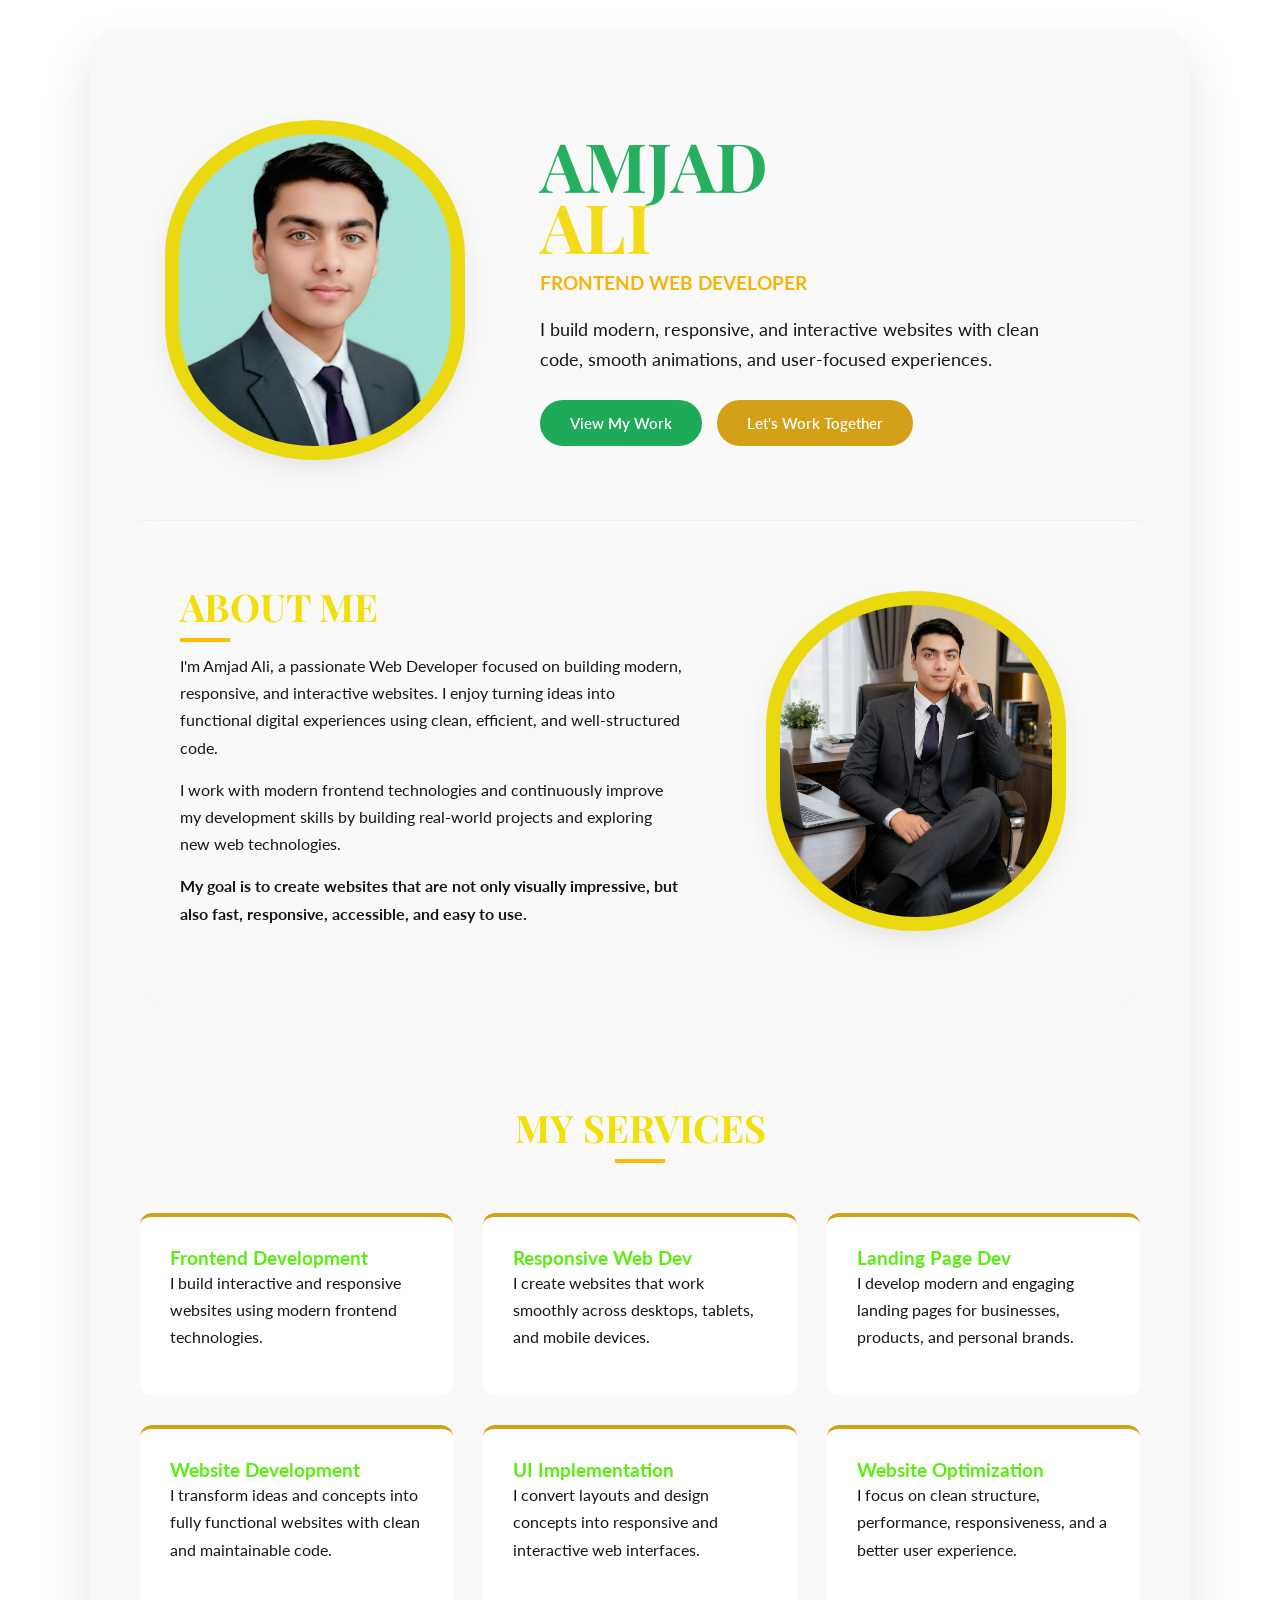
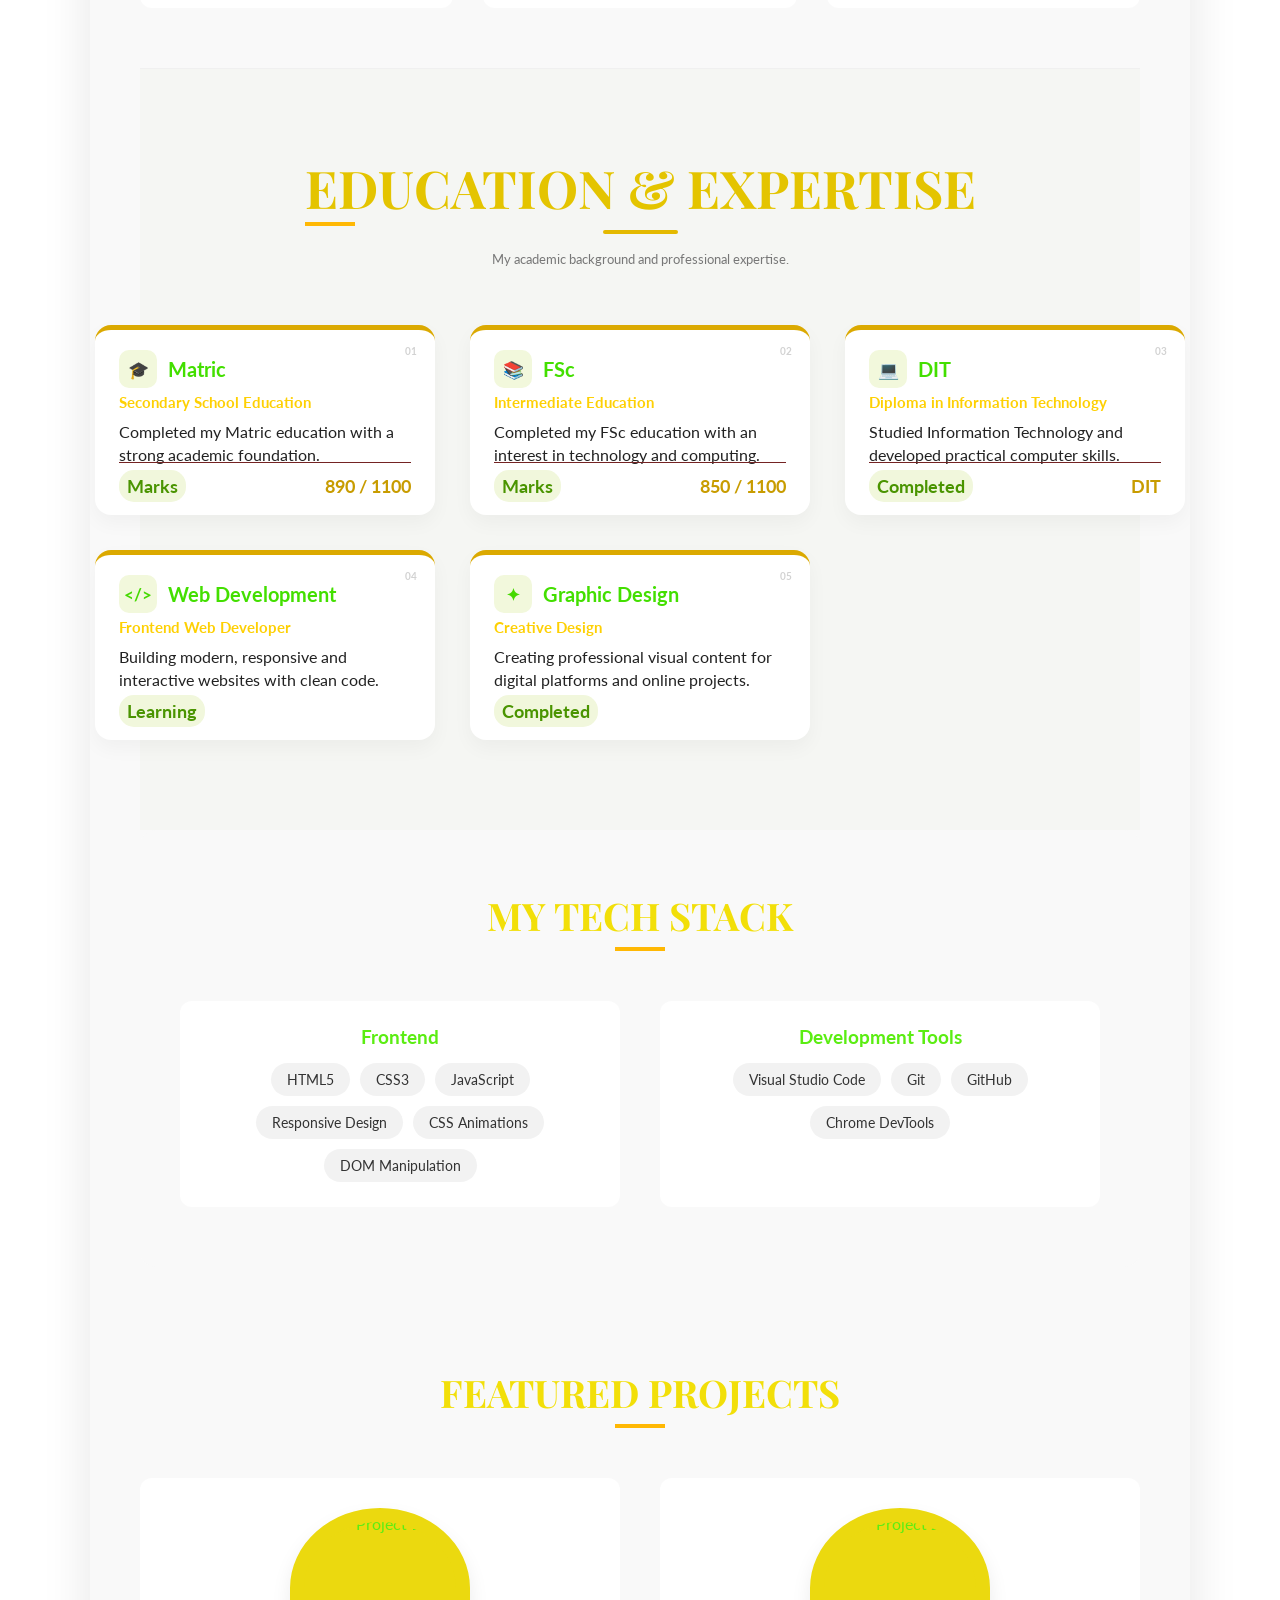
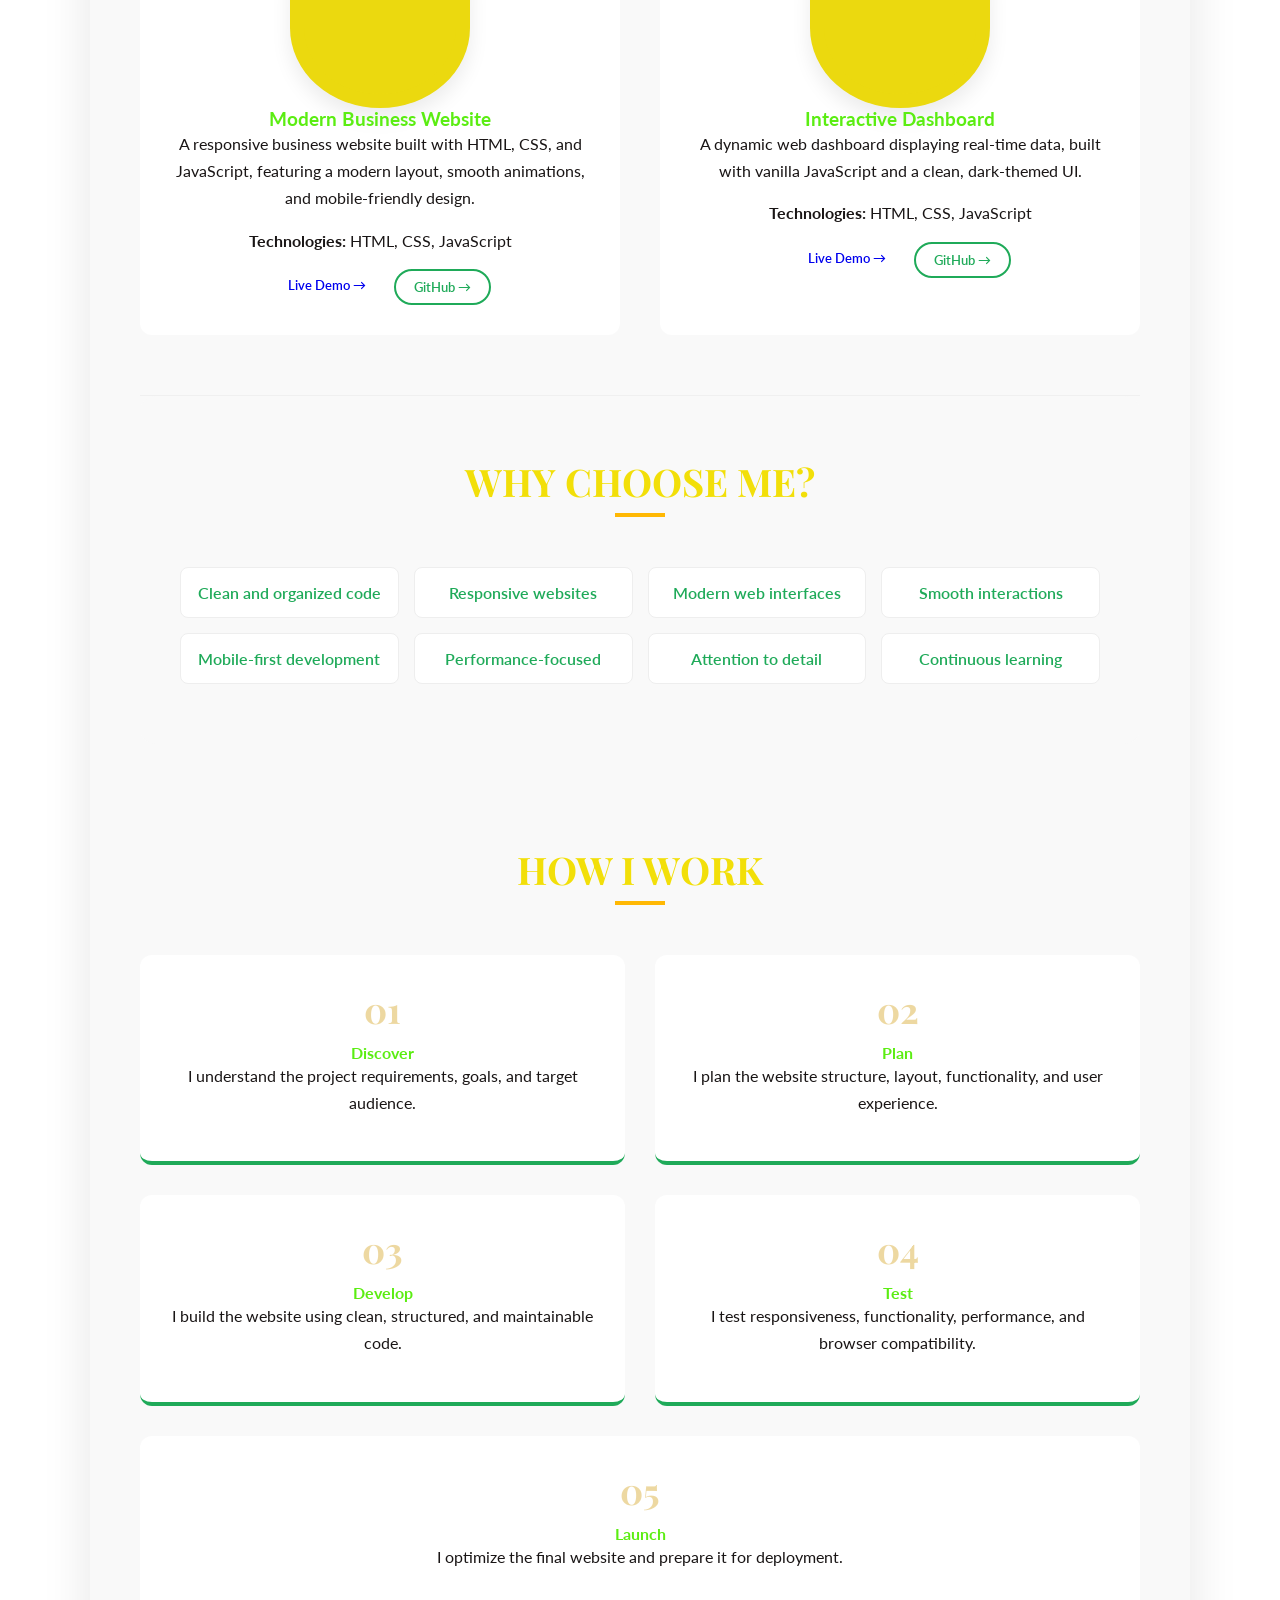
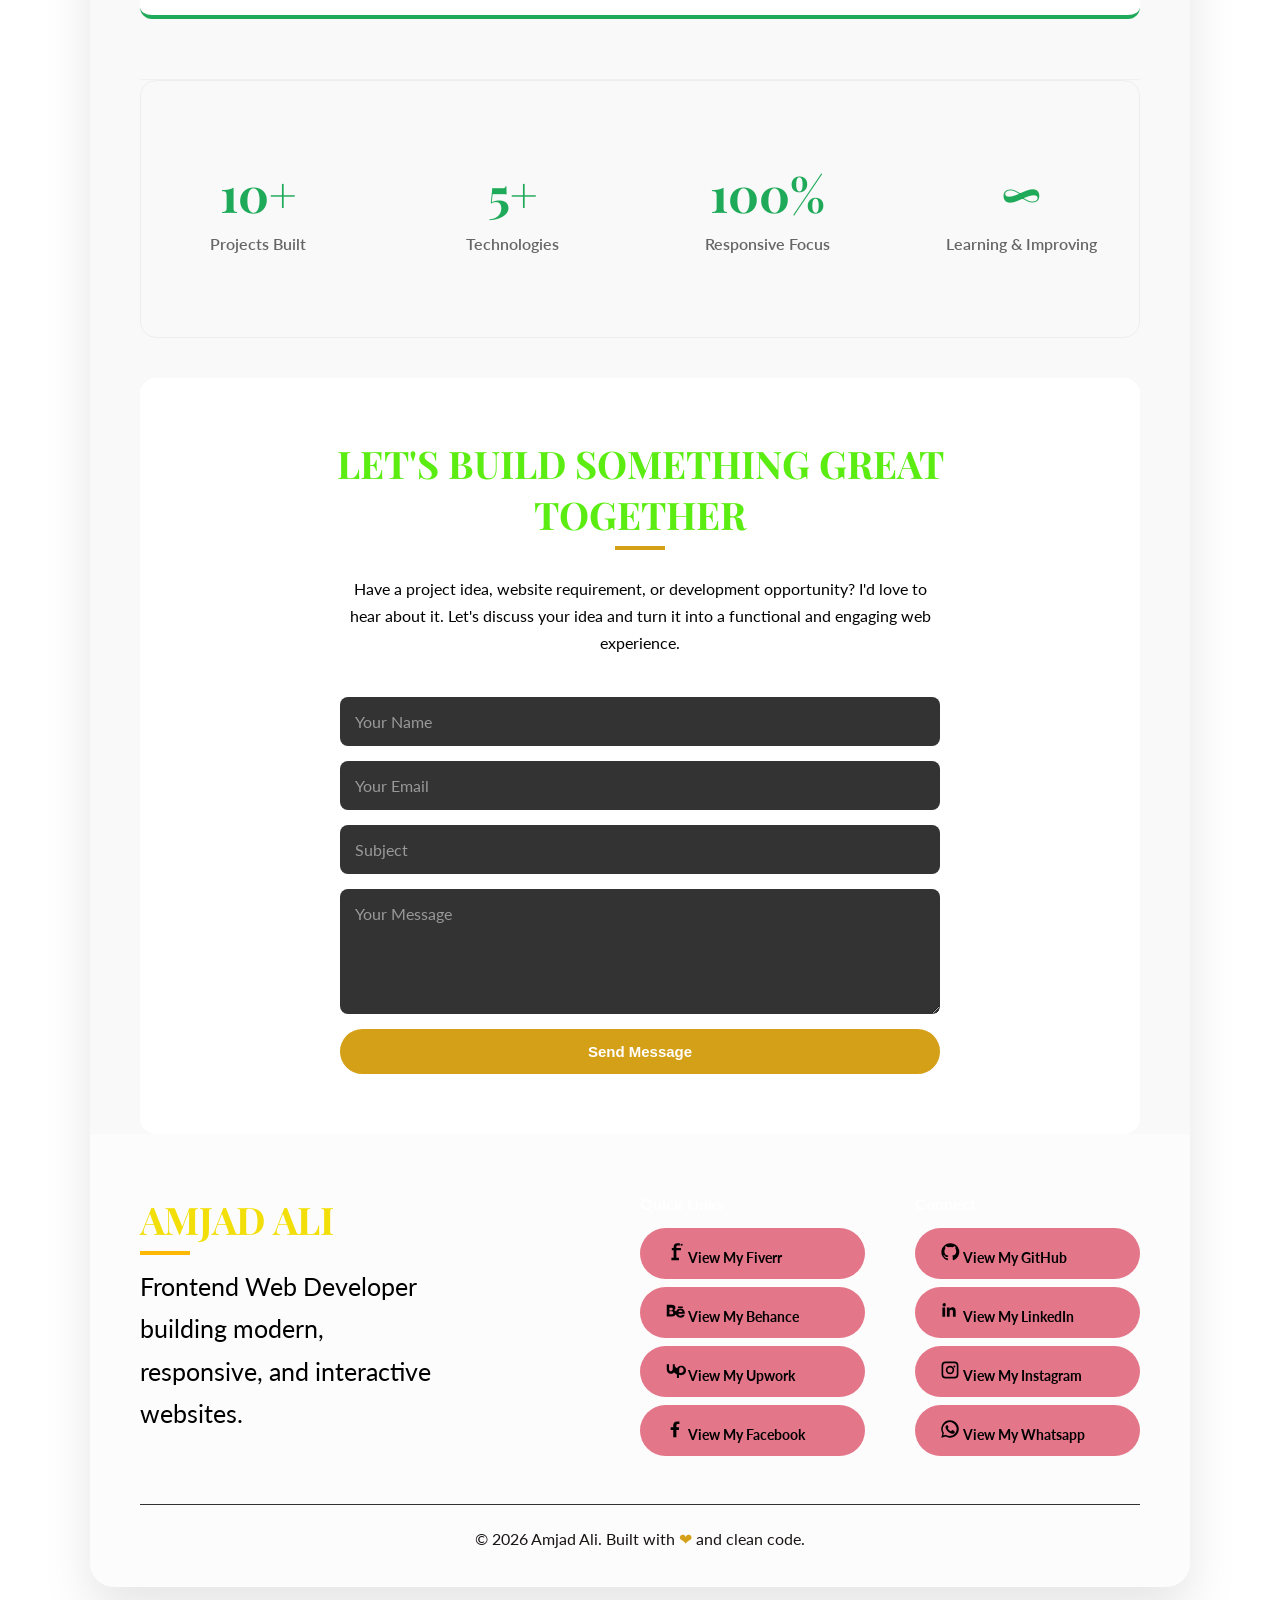
==== index.html @ 25ae1316 "my fisrt website" ====
<!DOCTYPE html>
<html lang="en">
<head>
    <meta charset="UTF-8">
    <meta name="viewport" content="width=device-width, initial-scale=1.0">
    <title>Amjad Ali | Frontend Web Developer</title>
    
    <!-- Google Fonts -->
    <link href="https://fonts.googleapis.com/css2?family=Playfair+Display:wght@600;700&family=Lato:wght@300;400;700&display=swap" rel="stylesheet">
    
    <link rel="stylesheet" href="style.css">
</head>
<body>

    <div class="portfolio-wrapper">
        <!-- NAVIGATION -->
       

        <!-- SECTION 1: HERO -->
        <section id="hero" class="section hero-section">
            <div class="hero-content">
                <div class="hero-left">
                    <div class="oval-frame">
                        <!-- REPLACE 'portrait.jpg' WITH YOUR PHOTO -->
                        <img src="Amjad Ali.jpg" alt="Amjad Ali">
                    </div>
                </div>
                <div class="hero-right">
                    <h1><span class="text-green">AMJAD</span><br><span class="text-black">ALI</span></h1>
                    <h3 class="text-yellow">FRONTEND WEB DEVELOPER</h3>
                    <p>I build modern, responsive, and interactive websites with clean code, smooth animations, and user-focused experiences.</p>
                    <div class="hero-buttons">
                        <a href="#projects" class="btn btn-primary">View My Work</a>
                        <a href="#contact" class="btn btn-secondary">Let's Work Together</a>
                    </div>
                </div>
            </div>
        </section>

        <!-- SECTION 2: ABOUT ME -->
        <section id="about" class="section bg-light">
            <div class="section-content split-layout">
                <div class="text-block">
                    <h2>ABOUT ME</h2>
                    <p>I'm Amjad Ali, a passionate Web Developer focused on building modern, responsive, and interactive websites. I enjoy turning ideas into functional digital experiences using clean, efficient, and well-structured code.</p>
                    <p>I work with modern frontend technologies and continuously improve my development skills by building real-world projects and exploring new web technologies.</p>
                    <p><strong>My goal is to create websites that are not only visually impressive, but also fast, responsive, accessible, and easy to use.</strong></p>
                </div>
                <div class="image-block">
                    <div class="oval-frame">
                        <img src="Amjad Ali 2.png" alt="About Amjad Ali">
                    </div>
                </div>
            </div>
        </section>

        <!-- SECTION 3: SERVICES -->
        <section id="services" class="section">
            <div class="section-header">
                <h2>MY SERVICES</h2>
            </div>
            <div class="grid-3">
                <div class="service-card">
                    <h3>Frontend Development</h3>
                    <p>I build interactive and responsive websites using modern frontend technologies.</p>
                </div>
                <div class="service-card">
                    <h3>Responsive Web Dev</h3>
                    <p>I create websites that work smoothly across desktops, tablets, and mobile devices.</p>
                </div>
                <div class="service-card">
                    <h3>Landing Page Dev</h3>
                    <p>I develop modern and engaging landing pages for businesses, products, and personal brands.</p>
                </div>
                <div class="service-card">
                    <h3>Website Development</h3>
                    <p>I transform ideas and concepts into fully functional websites with clean and maintainable code.</p>
                </div>
                <div class="service-card">
                    <h3>UI Implementation</h3>
                    <p>I convert layouts and design concepts into responsive and interactive web interfaces.</p>
                </div>
                <div class="service-card">
                    <h3>Website Optimization</h3>
                    <p>I focus on clean structure, performance, responsiveness, and a better user experience.</p>
                </div>
            </div>
        </section>

       <!-- EDUCATION & EXPERTISE -->
<section id="education" class="education-section">

    <div class="education-heading">
        <h2>EDUCATION & EXPERTISE</h2>
        <div class="heading-line"></div>
        <p>My academic background and professional expertise.</p>
    </div>

    <div class="education-grid">

        <!-- MATRIC -->
        <div class="education-card">

            <span class="card-number">01</span>

            <div class="education-title">
                <div class="education-icon">🎓</div>
                <h3>Matric</h3>
            </div>

            <p class="education-subtitle">
                Secondary School Education
            </p>

            <p class="education-description">
                Completed my Matric education with a strong
                academic foundation.
            </p>

            <div class="education-bottom">
                <span>Marks</span>
                <strong>890 / 1100</strong>
            </div>

        </div>


        <!-- FSC -->
        <div class="education-card">

            <span class="card-number">02</span>

            <div class="education-title">
                <div class="education-icon">📚</div>
                <h3>FSc</h3>
            </div>

            <p class="education-subtitle">
                Intermediate Education
            </p>

            <p class="education-description">
                Completed my FSc education with an interest
                in technology and computing.
            </p>

            <div class="education-bottom">
                <span>Marks</span>
                <strong>850 / 1100</strong>
            </div>

        </div>


        <!-- DIT -->
        <div class="education-card">

            <span class="card-number">03</span>

            <div class="education-title">
                <div class="education-icon">💻</div>
                <h3>DIT</h3>
            </div>

            <p class="education-subtitle">
                Diploma in Information Technology
            </p>

            <p class="education-description">
                Studied Information Technology and developed
                practical computer skills.
            </p>

            <div class="education-bottom">
                <span>Completed</span>
                <strong>DIT</strong>
            </div>

        </div>


        <!-- WEB DEVELOPMENT -->
        <div class="education-card">

            <span class="card-number">04</span>

            <div class="education-title">
                <div class="education-icon">&lt;/&gt;</div>
                <h3>Web Development</h3>
            </div>

            <p class="education-subtitle">
                Frontend Web Developer
            </p>

            <p class="education-description">
                Building modern, responsive and interactive
                websites with clean code.
            </p>

            <div class="education-bottom tags">
                <span>Learning</span>
                
                
            </div>

        </div>


        <!-- GRAPHIC DESIGN -->
        <div class="education-card">

            <span class="card-number">05</span>

            <div class="education-title">
                <div class="education-icon">✦</div>
                <h3>Graphic Design</h3>
            </div>

            <p class="education-subtitle">
                Creative Design
            </p>

            <p class="education-description">
                Creating professional visual content for
                digital platforms and online projects.
            </p>

            <div class="education-bottom tags">
                <span>Completed</span>
                
            </div>

        </div>

    </div>

</section>

        <!-- SECTION 4: SKILLS -->
        <section id="skills" class="section bg-light">
            <div class="section-header">
                <h2>MY TECH STACK</h2>
            </div>
            <div class="skills-container">
                <div class="skill-category">
                    <h3>Frontend</h3>
                    <div class="skill-tags">
                        <span>HTML5</span>
                        <span>CSS3</span>
                        <span>JavaScript</span>
                        <span>Responsive Design</span>
                        <span>CSS Animations</span>
                        <span>DOM Manipulation</span>
                    </div>
                </div>
                <div class="skill-category">
                    <h3>Development Tools</h3>
                    <div class="skill-tags">
                        <span>Visual Studio Code</span>
                        <span>Git</span>
                        <span>GitHub</span>
                        <span>Chrome DevTools</span>
                    </div>
                </div>
            </div>
        </section>

        <!-- SECTION 5: PROJECTS -->
        <section id="projects" class="section">
            <div class="section-header">
                <h2>FEATURED PROJECTS</h2>
            </div>
            <div class="grid-2">
                <div class="project-card">
                    <div class="project-image">
                        <div class="oval-frame small-frame">
                            <img src="https://images.unsplash.com/photo-1460925895917-afdab827c52f?w=500&auto=format&fit=crop&q=60" alt="Project 1">
                        </div>
                    </div>
                    <h3>Modern Business Website</h3>
                    <p>A responsive business website built with HTML, CSS, and JavaScript, featuring a modern layout, smooth animations, and mobile-friendly design.</p>
                    <p class="tech-used"><strong>Technologies:</strong> HTML, CSS, JavaScript</p>
                    <div class="project-links">
                        <a href="#" class="btn btn-small">Live Demo →</a>
                        <a href="#" class="btn btn-small btn-outline">GitHub →</a>
                    </div>
                </div>
                <div class="project-card">
                    <div class="project-image">
                        <div class="oval-frame small-frame">
                            <img src="https://images.unsplash.com/photo-1551288049-bebda4e38f71?w=500&auto=format&fit=crop&q=60" alt="Project 2">
                        </div>
                    </div>
                    <h3>Interactive Dashboard</h3>
                    <p>A dynamic web dashboard displaying real-time data, built with vanilla JavaScript and a clean, dark-themed UI.</p>
                    <p class="tech-used"><strong>Technologies:</strong> HTML, CSS, JavaScript</p>
                    <div class="project-links">
                        <a href="#" class="btn btn-small">Live Demo →</a>
                        <a href="#" class="btn btn-small btn-outline">GitHub →</a>
                    </div>
                </div>
            </div>
        </section>

        <!-- SECTION 6: WHY ME -->
        <section id="why-me" class="section bg-light">
            <div class="section-header">
                <h2>WHY CHOOSE ME?</h2>
            </div>
            <ul class="benefits-list">
                <li>Clean and organized code</li>
                <li>Responsive websites</li>
                <li>Modern web interfaces</li>
                <li>Smooth interactions</li>
                <li>Mobile-first development</li>
                <li>Performance-focused</li>
                <li>Attention to detail</li>
                <li>Continuous learning</li>
            </ul>
        </section>

        <!-- SECTION 7: PROCESS -->
        <section id="process" class="section">
            <div class="section-header">
                <h2>HOW I WORK</h2>
            </div>
            <div class="process-grid">
                <div class="step-card">
                    <div class="step-number">01</div>
                    <h4>Discover</h4>
                    <p>I understand the project requirements, goals, and target audience.</p>
                </div>
                <div class="step-card">
                    <div class="step-number">02</div>
                    <h4>Plan</h4>
                    <p>I plan the website structure, layout, functionality, and user experience.</p>
                </div>
                <div class="step-card">
                    <div class="step-number">03</div>
                    <h4>Develop</h4>
                    <p>I build the website using clean, structured, and maintainable code.</p>
                </div>
                <div class="step-card">
                    <div class="step-number">04</div>
                    <h4>Test</h4>
                    <p>I test responsiveness, functionality, performance, and browser compatibility.</p>
                </div>
                <div class="step-card full-width">
                    <div class="step-number">05</div>
                    <h4>Launch</h4>
                    <p>I optimize the final website and prepare it for deployment.</p>
                </div>
            </div>
        </section>

        <!-- SECTION 8: STATS (UPDATED DESIGN) -->
        <section id="stats" class="section stats-section">
            <div class="stats-grid">
                <div class="stat-item">
                    <span class="stat-number">10+</span>
                    <p>Projects Built</p>
                </div>
                <div class="stat-item">
                    <span class="stat-number">5+</span>
                    <p>Technologies</p>
                </div>
                <div class="stat-item">
                    <span class="stat-number">100%</span>
                    <p>Responsive Focus</p>
                </div>
                <div class="stat-item">
                    <span class="stat-number">∞</span>
                    <p>Learning & Improving</p>
                </div>
            </div>
        </section>

        <!-- SECTION 9: CONTACT -->
        <section id="contact" class="section bg-dark">
            <div class="section-header text-white">
                <h2 class="text-white-title">LET'S BUILD SOMETHING GREAT TOGETHER</h2>
                <p class="text-white-p">Have a project idea, website requirement, or development opportunity? I'd love to hear about it. Let's discuss your idea and turn it into a functional and engaging web experience.</p>
            </div>
            <div class="contact-wrapper">
                <form class="contact-form" onsubmit="event.preventDefault(); alert('Thank you! I will get back to you soon.');">
                    <input type="text" placeholder="Your Name" required>
                    <input type="email" placeholder="Your Email" required>
                    <input type="text" placeholder="Subject" required>
                    <textarea rows="5" placeholder="Your Message" required></textarea>
                    <button type="submit" class="btn btn-secondary full-width">Send Message</button>
                </form>
            </div>
        </section>

        <!-- SECTION 10: NEW PREMIUM FOOTER -->
        <footer class="main-footer">
            <div class="footer-grid">
                <div class="footer-brand">
                    <h2>AMJAD ALI</h2>
                    <p>Frontend Web Developer building modern, responsive, and interactive websites.</p>
                </div>
                <div class="footer-links">
                    <h4>Quick Links</h4>
                    <a href="https://www.fiverr.com/sellers/hussanwahab/edit"
   target="_blank"
   rel="noopener noreferrer"
   class="fiverr-btn">

    <svg class="fiverr-logo"
         viewBox="0 0 24 24"
         xmlns="http://www.w3.org/2000/svg"
         aria-hidden="true">
        <path d="M18.5 7.5h-5V6.3c0-1 .6-1.5 1.7-1.5h2.1V2.5h-2.7c-2.7 0-4.1 1.5-4.1 4v1h-2v2.7h2v8.1H8.1V21h8.2v-2.7h-2.8v-8.1h5V7.5z"/>
        <circle cx="19.2" cy="4.1" r="1.2"/>
    </svg>

    <span>View My Fiverr</span>

</a>
                    <a href="https://www.behance.net/amjadali267"
   target="_blank"
   rel="noopener noreferrer"
   class="behance-btn">

    <svg class="behance-logo"
         viewBox="0 0 24 24"
         xmlns="http://www.w3.org/2000/svg"
         aria-hidden="true">
        <path d="M8.2 5.2c2.7 0 4.3 1.1 4.3 3.2 0 1.2-.6 2.1-1.7 2.6 1.6.4 2.5 1.5 2.5 3.2 0 2.5-1.9 3.8-5.2 3.8H3V5.2h5.2zm-.3 6.2c1.1 0 1.7-.5 1.7-1.5s-.6-1.4-1.7-1.4H5.9v2.9h2zm.2 4.2c1.3 0 2-.6 2-1.7 0-1.1-.7-1.7-2-1.7H5.9v3.4h2.2zM15.3 7.2h5.2v1.5h-5.2V7.2zm2.6 2.1c2.8 0 4.8 2 4.8 5v.6h-7.1c.1 1.5.9 2.4 2.4 2.4 1 0 1.7-.4 2-1.2h2.5c-.5 2-2.1 3.2-4.5 3.2-3.2 0-5.1-2-5.1-5s2-5 5-5zm2.2 3.8c-.2-1.2-.9-2-2.1-2-1.1 0-2 .7-2.2 2h4.3z"/>
    </svg>

    <span>View My Behance</span>

</a>
<a href="https://www.upwork.com/freelancers/~015df44d867087b8dd"
   target="_blank"
   rel="noopener noreferrer"
   class="upwork-btn">

    <svg class="upwork-logo"
         viewBox="0 0 24 24"
         xmlns="http://www.w3.org/2000/svg"
         aria-hidden="true">
        <path d="M18.6 7.3c-1.9 0-3.5 1.2-4.3 2.9-.9-.7-1.8-1.5-2.5-2.4V5.6H9.6v4.8c0 1.7-.8 3-2.1 3-1.2 0-2-1-2-2.5V5.6H3v5.3c0 3.1 1.7 5.2 4.5 5.2 1.4 0 2.6-.6 3.4-1.7.9.9 2 1.7 3.2 2.3v4.1h2.2v-3.5c.7.2 1.4.3 2.2.3 3.2 0 5.5-2.2 5.5-5.1s-2.2-5.2-5.4-5.2zm0 8c-.7 0-1.4-.1-2-.4v-4.2c.5-1.1 1.1-1.8 2-1.8 1.5 0 2.8 1.3 2.8 3.2 0 1.9-1.2 3.2-2.8 3.2z"/>
    </svg>

    <span>View My Upwork</span>

</a>
                    <a href="https://www.facebook.com/profile.php?id=61586562358419"
   target="_blank"
   rel="noopener noreferrer"
   class="facebook-btn">

    <svg class="facebook-logo"
         viewBox="0 0 24 24"
         xmlns="http://www.w3.org/2000/svg"
         aria-hidden="true">
        <path d="M13.5 21v-8h2.7l.4-3h-3.1V8.1c0-.9.3-1.6 1.6-1.6h1.7V3.8c-.3 0-1.4-.1-2.5-.1-2.5 0-4.2 1.5-4.2 4.3V10H7.3v3h2.8v8h3.4z"/>
    </svg>

    <span>View My Facebook</span>

</a>
                </div>
                <div class="footer-social">
                    <h4>Connect</h4>
                    <div class="social-icons">
                        <a href="https://github.com/amjadali03469016338-ops"
   target="_blank"
   rel="noopener noreferrer"
   class="github-btn">

    <svg class="social-logo" viewBox="0 0 24 24" xmlns="http://www.w3.org/2000/svg">
        <path d="M12 2.5a9.5 9.5 0 0 0-3 18.5c.5.1.7-.2.7-.5v-1.8c-2.8.6-3.4-1.2-3.4-1.2-.5-1.1-1.1-1.4-1.1-1.4-.9-.6.1-.6.1-.6 1 0 1.5 1 1.5 1 .9 1.5 2.3 1.1 2.9.8.1-.7.4-1.1.7-1.3-2.2-.2-4.5-1.1-4.5-4.8 0-1.1.4-2 1-2.7-.1-.2-.4-1.3.1-2.7 0 0 .8-.3 2.8 1a9.4 9.4 0 0 1 5.1 0c2-1.3 2.8-1 2.8-1 .5 1.4.2 2.5.1 2.7.6.7 1 1.6 1 2.7 0 3.7-2.3 4.6-4.5 4.8.4.3.7.9.7 1.8v2.7c0 .3.2.6.7.5A9.5 9.5 0 0 0 12 2.5z"/>
    </svg>

    <span>View My GitHub</span>
</a>
                        <a href="https://www.linkedin.com/in/amjad-ali-367bab39a/"
   target="_blank"
   rel="noopener noreferrer"
   class="linkedin-btn">

    <svg class="social-logo" viewBox="0 0 24 24" xmlns="http://www.w3.org/2000/svg">
        <path d="M5.2 3.5A1.8 1.8 0 1 1 5.2 7a1.8 1.8 0 0 1 0-3.5zM3.7 8.3h3v9.9h-3V8.3zm4.9 0h2.9v1.4h.1c.4-.8 1.4-1.7 2.9-1.7 3.1 0 3.7 2 3.7 4.7v5.5h-3v-4.9c0-1.2 0-2.8-1.7-2.8s-1.9 1.3-1.9 2.7v5h-3V8.3z"/>
    </svg>

    <span>View My LinkedIn</span>
</a>
                        <a href="https://www.instagram.com/amjad.ali123k/?hl=en"
   target="_blank"
   rel="noopener noreferrer"
   class="instagram-btn">

    <svg class="social-logo" viewBox="0 0 24 24" xmlns="http://www.w3.org/2000/svg">
        <path d="M7.2 2.8h9.6A4.4 4.4 0 0 1 21.2 7.2v9.6a4.4 4.4 0 0 1-4.4 4.4H7.2a4.4 4.4 0 0 1-4.4-4.4V7.2a4.4 4.4 0 0 1 4.4-4.4zm0 1.8a2.6 2.6 0 0 0-2.6 2.6v9.6a2.6 2.6 0 0 0 2.6 2.6h9.6a2.6 2.6 0 0 0 2.6-2.6V7.2a2.6 2.6 0 0 0-2.6-2.6H7.2zm4.8 2.8A4.6 4.6 0 1 1 12 16.6a4.6 4.6 0 0 1 0-9.2zm0 1.8a2.8 2.8 0 1 0 0 5.6 2.8 2.8 0 0 0 0-5.6zm4.8-2.1a1.1 1.1 0 1 1 0 2.2 1.1 1.1 0 0 1 0-2.2z"/>
    </svg>

    <span> View My Instagram</span>
</a>
<a href="https://web.whatsapp.com/"
   target="_blank"
   rel="noopener noreferrer"
   class="whatsapp-btn">

    <svg class="social-logo" viewBox="0 0 24 24" xmlns="http://www.w3.org/2000/svg">
        <path d="M12 2.5a9.5 9.5 0 0 0-8.2 14.3L2.5 21.5l4.8-1.3A9.5 9.5 0 1 0 12 2.5zm0 17.2c-1.5 0-3-.4-4.3-1.2l-.3-.2-2.8.8.8-2.7-.2-.3A7.6 7.6 0 1 1 12 19.7zm4.2-5.7c-.2-.1-1.4-.7-1.6-.8-.2-.1-.4-.1-.5.1-.2.2-.6.8-.7 1-.1.2-.3.2-.5.1-1.4-.7-2.3-1.3-3.2-2.9-.2-.3.2-.3.6-1.1.1-.2.1-.3 0-.5l-.7-1.7c-.2-.5-.4-.4-.5-.4h-.4c-.2 0-.5.1-.7.3-.2.2-.9.9-.9 2.1s.9 2.4 1 2.5c.1.2 1.8 2.8 4.4 3.9 1.7.7 2.1.7 2.9.6.5-.1 1.4-.6 1.6-1.2.2-.6.2-1.1.2-1.2-.1-.1-.3-.2-.5-.3z"/>
    </svg>

    <span>View My Whatsapp</span>

</a>
                    </div>
                </div>
            </div>
            <div class="footer-bottom">
                <p>&copy; 2026 Amjad Ali. Built with <span style="color: #D4A017;">❤</span> and clean code.</p>
            </div>
        </footer>

    </div>

    <script src="script.js"></script>
</body>
</html>
---- style.css ----
/* --- RESET & BASIC --- */
* { box-sizing: border-box; margin: 0; padding: 0; scroll-behavior: smooth; }
body {
    background-color: #ffffff;
    font-family: 'Lato', sans-serif;
    color: #5bed12;
}

/* --- WRAPPER (Clean white card) --- */
.portfolio-wrapper {
    width: 100%;
    max-width: 1100px;
    margin: 30px auto;
    background-color: #f9f9f9;
    border-radius: 24px;
    padding: 30px 50px 0 50px; /* No bottom padding, footer touches edge */
    box-shadow: 0 25px 50px rgba(0,0,0,0.1);
    overflow: hidden; /* Keeps rounded corners clean */
}
.whatsapp-btn {
    display: inline-flex;
    align-items: center;
    justify-content: center;
    gap: 10px;

    padding: 13px 24px;

    background: #e4768a;
    color: #ffffff;

    text-decoration: none;
    font-size: 15px;
    font-weight: 700;

    border-radius: 50px;

    transition: all 0.3s ease;
}

.whatsapp-btn:hover {
    background: #1ebe5d;
    transform: translateY(-3px);
    box-shadow: 0 10px 25px rgba(37, 211, 102, 0.30);
}
.upwork-btn {
    display: inline-flex;
    align-items: center;
    gap: 10px;
    padding: 12px 22px;
    background: #e4768a;
    color: #fff;
    text-decoration: none;
    border-radius: 10px;
    font-weight: 600;
    transition: all 0.3s ease;
}

.upwork-btn {
    display: inline-flex;
    align-items: center;
    justify-content: center;
    gap: 10px;

    padding: 13px 24px;

    background: #e4768a;
    color: #ffffff;

    text-decoration: none;
    font-size: 15px;
    font-weight: 700;

    border-radius: 50px;

    transition: all 0.3s ease;
}

.upwork-logo {
    width: 22px;
    height: 22px;
    fill: currentColor;
}

.upwork-btn:hover {
    transform: translateY(-3px);
    background: #108a00;
    box-shadow: 0 10px 25px rgba(20, 168, 0, 0.30);
}

.fiverr-btn {
    display: inline-flex;
    align-items: center;
    justify-content: center;
    gap: 10px;

    padding: 13px 24px;

    background: #e4768a;
    color: #ffffff;

    text-decoration: none;
    font-size: 15px;
    font-weight: 700;

    border-radius: 50px;

    transition: all 0.3s ease;
}

.fiverr-logo {
    width: 22px;
    height: 22px;
    fill: currentColor;
}

.fiverr-btn:hover {
    transform: translateY(-3px);
    background: #76e4dd;
    box-shadow: 0 10px 25px rgba(29, 191, 115, 0.30);
}
.behance-btn {
    display: inline-flex;
    align-items: center;
    justify-content: center;
    gap: 10px;

    padding: 13px 24px;

    background: #e4768a;
    color: #ffffff;

    text-decoration: none;
    font-size: 15px;
    font-weight: 700;

    border-radius: 50px;

    transition: all 0.3s ease;
}

.behance-logo {
    width: 22px;
    height: 22px;
    fill: currentColor;
}

.behance-btn:hover {
    transform: translateY(-3px);
    background: #e6e231;
    box-shadow: 0 10px 25px rgba(23, 105, 255, 0.30);
}
.facebook-btn {
    display: inline-flex;
    align-items: center;
    justify-content: center;
    gap: 10px;

    padding: 13px 24px;

    background: #e4768a;
    color: #ffffff;

    text-decoration: none;
    font-size: 15px;
    font-weight: 700;

    border-radius: 50px;

    transition: all 0.3s ease;
}

.facebook-logo {
    width: 22px;
    height: 22px;
    fill: currentColor;
}

.facebook-btn:hover {
    transform: translateY(-3px);
    background: #0d65d9;
    box-shadow: 0 10px 25px rgba(24, 119, 242, 0.30);
}
.linkedin-btn,
.github-btn,
.instagram-btn {
    display: inline-flex;
    align-items: center;
    justify-content: center;
    gap: 10px;

    padding: 13px 24px;

    color: #fff;
    text-decoration: none;
    font-size: 15px;
    font-weight: 700;

    border-radius: 50px;
    transition: all 0.3s ease;
}

.social-logo {
    width: 22px;
    height: 22px;
    fill: currentColor;
}

/* LinkedIn */
.linkedin-btn {
    background: #e4768a;
}

.linkedin-btn:hover {
    background: #084f96;
    transform: translateY(-3px);
    box-shadow: 0 10px 25px rgba(10, 102, 194, 0.3);
}

/* GitHub */
.github-btn {
    background: #e4768a;
}

.github-btn:hover {
    background: #111418;
    transform: translateY(-3px);
    box-shadow: 0 10px 25px rgba(36, 41, 47, 0.3);
}

/* Instagram */
.instagram-btn {
    background: #e4768a;
}

.instagram-btn:hover {
    background: #2ba466;
    transform: translateY(-3px);
    box-shadow: 0 10px 25px rgba(228, 64, 95, 0.3);
}
/* --- NAVIGATION --- */
nav {
    display: flex;
    justify-content: space-between;
    align-items: center;
    padding: 10px 0 30px 0;
    border-bottom: 1px solid #faf2f2;
    margin-bottom: 30px;
    position: sticky;
    top: 0;
    background: #ffffff;
    z-index: 100;
}
.logo { font-weight: bold; font-size: 20px; letter-spacing: 1px; color: #222; }
.nav-links a {
    text-decoration: none;
    color: #180202;
    font-size: 14px;
    font-weight: 600;
    margin-left: 20px;
    transition: color 0.3s;
}
.nav-links a:hover, .nav-links a.active-link { color: #0de970; }
.hamburger { display: none; font-size: 24px; cursor: pointer; }
/* =========================================
   EDUCATION & EXPERTISE
========================================= */

.education-section {
    background: #f5f6f3;
    padding: 90px 20px;
    color: #111;
}


/* =========================================
   HEADING
========================================= */

.education-heading {
    text-align: center;
    margin-bottom: 55px;
}

.education-heading h2 {
    margin: 0;

    font-family: "Playfair Display", serif;

    font-size: 52px;

    color: #e4c400;

    line-height: 1.1;
}

.education-heading .heading-line {
    width: 75px;
    height: 4px;

    background: #e4b900;

    margin: 14px auto;

    border-radius: 20px;
}

.education-heading p {
    margin: 0;

    color: #777;

    font-size: 13px;
}


/* =========================================
   GRID
========================================= */

.education-grid {
    width: 100%;

    display: grid;

    grid-template-columns: repeat(3, 340px);

    gap: 35px;

    justify-content: center;

    align-items: start;
}


/* =========================================
   CARD
========================================= */

.education-card {
    box-sizing: border-box;

    width: 340px;
    height: 190px;

    position: relative;

    background: #fff;

    border-top: 5px solid #dba900;

    border-radius: 16px;

    padding: 20px 24px;

    overflow: hidden;

    box-shadow: 0 8px 20px rgba(0, 0, 0, 0.04);

    transition:
        transform 0.3s ease,
        box-shadow 0.3s ease,
        border-color 0.3s ease;
}

.education-card:hover {
    transform: translateY(-6px);

    border-top-color: #9fdc00;

    box-shadow: 0 16px 32px rgba(0, 0, 0, 0.09);
}


/* =========================================
   CARD NUMBER
========================================= */

.education-card .card-number {
    position: absolute;

    top: 15px;
    right: 18px;

    color: #d2d2d2;

    font-size: 10px;

    font-weight: 700;
}


/* =========================================
   ICON + TITLE
========================================= */

.education-title {
    display: flex;

    align-items: center;

    gap: 11px;

    margin-bottom: 5px;

    padding-right: 35px;
}


/* ICON */

.education-icon {
    width: 38px;
    height: 38px;

    flex-shrink: 0;

    display: flex;

    align-items: center;
    justify-content: center;

    background: #f2f8dc;

    border-radius: 10px;

    color: #45d900;

    font-size: 17px;

    font-weight: 700;
}


/* TITLE */

.education-title h3 {
    margin: 0;

    color: #43df00;

    font-family: "Lato", sans-serif;

    font-size: 20px;

    font-weight: 700;

    line-height: 1.2;
}


/* =========================================
   SUBTITLE
========================================= */

.education-subtitle {
    margin: 0 0 7px 0;

    color: #fed003;

    font-size: 15px;

    font-weight: 700;

    line-height: 1.3;
}


/* =========================================
   DESCRIPTION
========================================= */

.education-description {
    margin: 0;

    max-width: 280px;

    color: #222;

    font-size: 16px;

    line-height: 1.45;
}


/* =========================================
   BOTTOM AREA
========================================= */

.education-bottom {
    position: absolute;

    left: 24px;
    right: 24px;

    bottom: 13px;

    display: flex;

    align-items: center;

    justify-content: space-between;

    padding-top: 7px;

    border-top: 1px solid #742323;
}

.education-bottom > span:first-child {
    color: #888;

    display: inline-block;

    padding: 5px 8px;

    background: #f1f7dc;

    color: #4a9400;

    border-radius: 15px;

    font-size: 18px;

    font-weight: 700;
}

.education-bottom strong {
    color: #c89c00;

    font-size: 18px;
}


/* =========================================
   SKILL TAGS
========================================= */

.education-bottom.tags {
    justify-content: flex-start;

    gap: 6px;

    border-top: none;

    padding-top: 0;
}

.education-bottom.tags span {
    display: inline-block;

    padding: 5px 8px;

    background: #f1f7dc;

    color: #4a9400;

    border-radius: 15px;

    font-size: 18px;

    font-weight: 700;
}


/* =========================================
   TABLET
========================================= */

@media (max-width: 1150px) {

    .education-grid {
        grid-template-columns: repeat(2, 340px);
    }

}


/* =========================================
   MOBILE
========================================= */

@media (max-width: 760px) {

    .education-section {
        padding: 70px 15px;
    }

    .education-grid {
        grid-template-columns: 340px;
    }

}


/* =========================================
   SMALL MOBILE
========================================= */

@media (max-width: 380px) {

    .education-grid {
        grid-template-columns: 100%;
    }

    .education-card {
        width: 100%;
    }

    .education-heading h2 {
        font-size: 38px;
    }

}
/* --- SECTIONS --- */
.section { padding: 60px 0; border-bottom: 1px solid #f0f0f0; }
.section:last-of-type { border-bottom: none; }
.bg-light { background-color: #f9f9f9; border-radius: 16px; padding: 60px 40px; margin-bottom: 40px; border-bottom: none; }
.section-header { text-align: center; max-width: 700px; margin: 0 auto 40px auto; }

/* --- TYPOGRAPHY & COLORS --- */
.text-green { color: #26af5f; } /* Brand Green */
.text-yellow { color: #f6b309; } /* Brand Yellow */
.text-black { color: #f4db1a; }

h1 { font-family: 'Playfair Display', serif; font-size: 68px; line-height: 0.9; margin-bottom: 15px; }
h2 { font-family: 'Playfair Display', serif; font-size: 38px; color: #f2df09; margin-bottom: 20px; position: relative; display: inline-block; }
h2::after { content: ''; position: absolute; width: 50px; height: 4px; background-color: #ffb804; bottom: -10px; left: 0; }
.section-header h2::after { left: 50%; transform: translateX(-50%); }

p { color: #191515; line-height: 1.7; font-size: 16px; margin-bottom: 15px; }

/* --- HERO --- */
.hero-content { display: flex; align-items: center; justify-content: space-between; gap: 50px; }
.hero-left { flex: 0 0 35%; display: flex; justify-content: center; }
.hero-right { flex: 1; }
.hero-right p { max-width: 500px; font-size: 18px; margin: 20px 0; }
.hero-buttons { display: flex; gap: 15px; margin-top: 25px; flex-wrap: wrap; }

/* --- BUTTONS --- */
.btn {
    text-decoration: none; display: inline-block; padding: 12px 28px; border-radius: 30px;
    font-weight: 600; font-size: 15px; transition: 0.3s; text-align: center;
}
.btn-primary {
    background-color: #1FAA59; color: #fff; border: 2px solid #1FAA59;
}
.btn-primary:hover { background-color: #168a47; border-color: #168a47; transform: translateY(-2px); box-shadow: 0 5px 15px rgba(31, 170, 89, 0.3); }
.btn-secondary {
    background-color: #D4A017; color: #fff; border: 2px solid #D4A017;
}
.btn-secondary:hover { background-color: #b88914; border-color: #b88914; transform: translateY(-2px); }
.btn-outline { background: transparent; border: 2px solid #1FAA59; color: #1FAA59; }
.btn-outline:hover { background: #1FAA59; color: #fff; }
.btn-small { padding: 8px 18px; font-size: 13px; border-radius: 20px; }
.full-width { width: 100%; }

/* --- OVAL FRAME --- */
.oval-frame {
    width: 300px; height: 340px; border-radius: 50% / 40%; border: 14px solid #ebd90f;
    box-shadow: 0 10px 20px rgba(0,0,0,0.08); overflow: hidden; display: flex;
    align-items: center; justify-content: center; background-color: #ebd90f;
}
.oval-frame img { width: 110%; height: 110%; object-fit: cover; }
.small-frame { width: 180px; height: 200px; margin: 0 auto; }

/* --- SPLIT LAYOUT --- */
.split-layout { display: flex; align-items: center; gap: 50px; }
.text-block { flex: 1; }
.image-block { flex: 0 0 40%; display: flex; justify-content: center; }

/* --- GRIDS --- */
.grid-3 { display: grid; grid-template-columns: repeat(3, 1fr); gap: 30px; }
.grid-2 { display: grid; grid-template-columns: repeat(2, 1fr); gap: 40px; }

/* --- SERVICES --- */
.service-card { background: #fff; padding: 30px; border-radius: 12px; transition: 0.3s; border-top: 4px solid #D4A017; }
.service-card:hover { transform: translateY(-5px); box-shadow:  10px 25px rgba(0,0,0,0.00); border-top: 4px solid #9fdc00; }

/* --- SKILLS --- */
.skills-container { display: flex; gap: 40px; justify-content: center; flex-wrap: wrap; }
.skill-category { background: #fff; padding: 25px; border-radius: 12px; flex: 1; min-width: 250px; text-align: center; }
.skill-tags { display: flex; flex-wrap: wrap; justify-content: center; gap: 10px; margin-top: 15px; }
.skill-tags span { background: #f2f2f2; padding: 8px 16px; border-radius: 20px; font-size: 14px; color: #333; }
.skill-tags span:hover { background: #1FAA59; color: #fff; transition: 0.3s; }

/* --- PROJECTS --- */
.project-card { background: #fff; padding: 30px; border-radius: 12px; text-align: center; transition: 0.3s; }
.project-card:hover { transform: translateY(-5px); box-shadow: 0 10px 25px rgba(0,0,0,0.05); }
.project-links { display: flex; justify-content: center; gap: 10px; flex-wrap: wrap; }

/* --- WHY ME --- */
.benefits-list { display: grid; grid-template-columns: repeat(4, 1fr); gap: 15px; list-style: none; padding: 0; }
.benefits-list li { background: #fff; padding: 15px; border-radius: 8px; text-align: center; font-weight: 600; color: #1FAA59; border: 1px solid #eee; }

/* --- PROCESS --- */
.process-grid { display: grid; grid-template-columns: repeat(2, 1fr); gap: 30px; }
.full-width { grid-column: span 2; }
.step-card { background: #fff; padding: 30px; border-radius: 12px; text-align: center; position: relative; border-bottom: 4px solid #1FAA59; }
.step-number { font-size: 36px; font-weight: bold; color: #D4A017; opacity: 0.4; margin-bottom: 10px; font-family: 'Playfair Display', serif; }

/* --- STATS (Improved) --- */
.stats-section { background-color: #f9f9f9; border-radius: 16px; margin-bottom: 40px; border: 1px solid #eee; }
.stats-grid { display: grid; grid-template-columns: repeat(4, 1fr); gap: 20px; text-align: center; }
.stat-item { padding: 20px; }
.stat-number { font-size: 48px; font-weight: bold; color: #1FAA59; font-family: 'Playfair Display', serif; display: block; margin-bottom: 5px; }
.stat-item p { color: #666; font-weight: 600; margin: 0; }

/* --- CONTACT (DARK SECTION) --- */
.bg-dark {
    background-color: #ffffff;
    border-radius: 16px;
    padding: 60px 40px;
    margin-bottom: 0; /* Touches the footer */
    color: #b31212;
}
.text-white-title { color: #5bed12 !important; }
.text-white-title::after { background-color: #D4A017; }
.text-white-p { color: #020202 !important; text-align: center; max-width: 600px; margin: 15px auto 30px auto; }
.contact-wrapper { max-width: 600px; margin: 0 auto; }
.contact-form { display: flex; flex-direction: column; gap: 15px; }
.contact-form input, .contact-form textarea {
    padding: 15px; border: none; border-radius: 8px; font-family: inherit; font-size: 16px; background: #333; color: #fff; transition: 0.3s;
}
.contact-form input::placeholder, .contact-form textarea::placeholder { color: #999; }
.contact-form input:focus, .contact-form textarea:focus { background: #444; outline: 2px solid #D4A017; }

/* --- NEW PREMIUM FOOTER --- */
.main-footer {
    background-color: #fcfcfc;
    color: #fff;
    padding: 60px 50px 20px 50px;
    margin: 0 -50px; /* Stretches to the edges of the wrapper */
    border-radius: 0 0 24px 24px;
}
.footer-grid {
    display: grid;
    grid-template-columns: 2fr 1fr 1fr;
    gap: 50px;
    max-width: 1100px;
    margin: 0 auto;
    padding-bottom: 40px;
    border-bottom: 1px solid #333;
}
.footer-brand h3 { font-size: 24px; color: #fff; margin-bottom: 10px; }
.footer-brand p { color: #000000; font-size: 25px; max-width: 300px; }
.footer-links h4, .footer-social h4 { color: #fff; font-size: 16px; margin-bottom: 15px; }
.footer-links a, .footer-social a {
    display: block; color: #000000; text-decoration: none; font-size: 14px; margin-bottom: 8px; transition: 0.3s;
}
.footer-links a:hover, .footer-social a:hover { color: #D4A017; padding-left: 5px; }
.footer-bottom { text-align: center; padding-top: 20px; color: #000000; font-size: 13px; }

/* --- RESPONSIVE --- */
@media (max-width: 900px) {
    .grid-3, .grid-2, .process-grid, .stats-grid, .benefits-list { grid-template-columns: 1fr; }
    .full-width { grid-column: span 1; }
    .footer-grid { grid-template-columns: 1fr; gap: 30px; text-align: center; }
    .footer-brand p { max-width: 100%; }
    .main-footer { padding: 40px 20px 20px 20px; margin: 0 -20px; }
    .portfolio-wrapper { padding: 20px 20px 0 20px; }
}

@media (max-width: 768px) {
    .portfolio-wrapper { margin: 10px; }
    .nav-links { display: none; flex-direction: column; position: absolute; top: 70px; left: 0; width: 100%; background: #fff; padding: 20px; box-shadow: 0 10px 20px rgba(0,0,0,0.1); border-radius: 0 0 20px 20px; }
    .nav-links.show { display: flex; }
    .nav-links a { margin: 10px 0; text-align: center; }
    .hamburger { display: block; }
    .hero-content, .split-layout { flex-direction: column-reverse; text-align: center; }
    h1 { font-size: 42px; }
    .hero-right p, .section-header h2::after { margin: 0 auto; text-align: center; }
    .hero-buttons { justify-content: center; }
    .oval-frame, .oval-frame.small-frame { width: 200px; height: 220px; }
    .bg-light, .bg-dark { padding: 30px 20px; }
    .stat-number { font-size: 36px; }
}
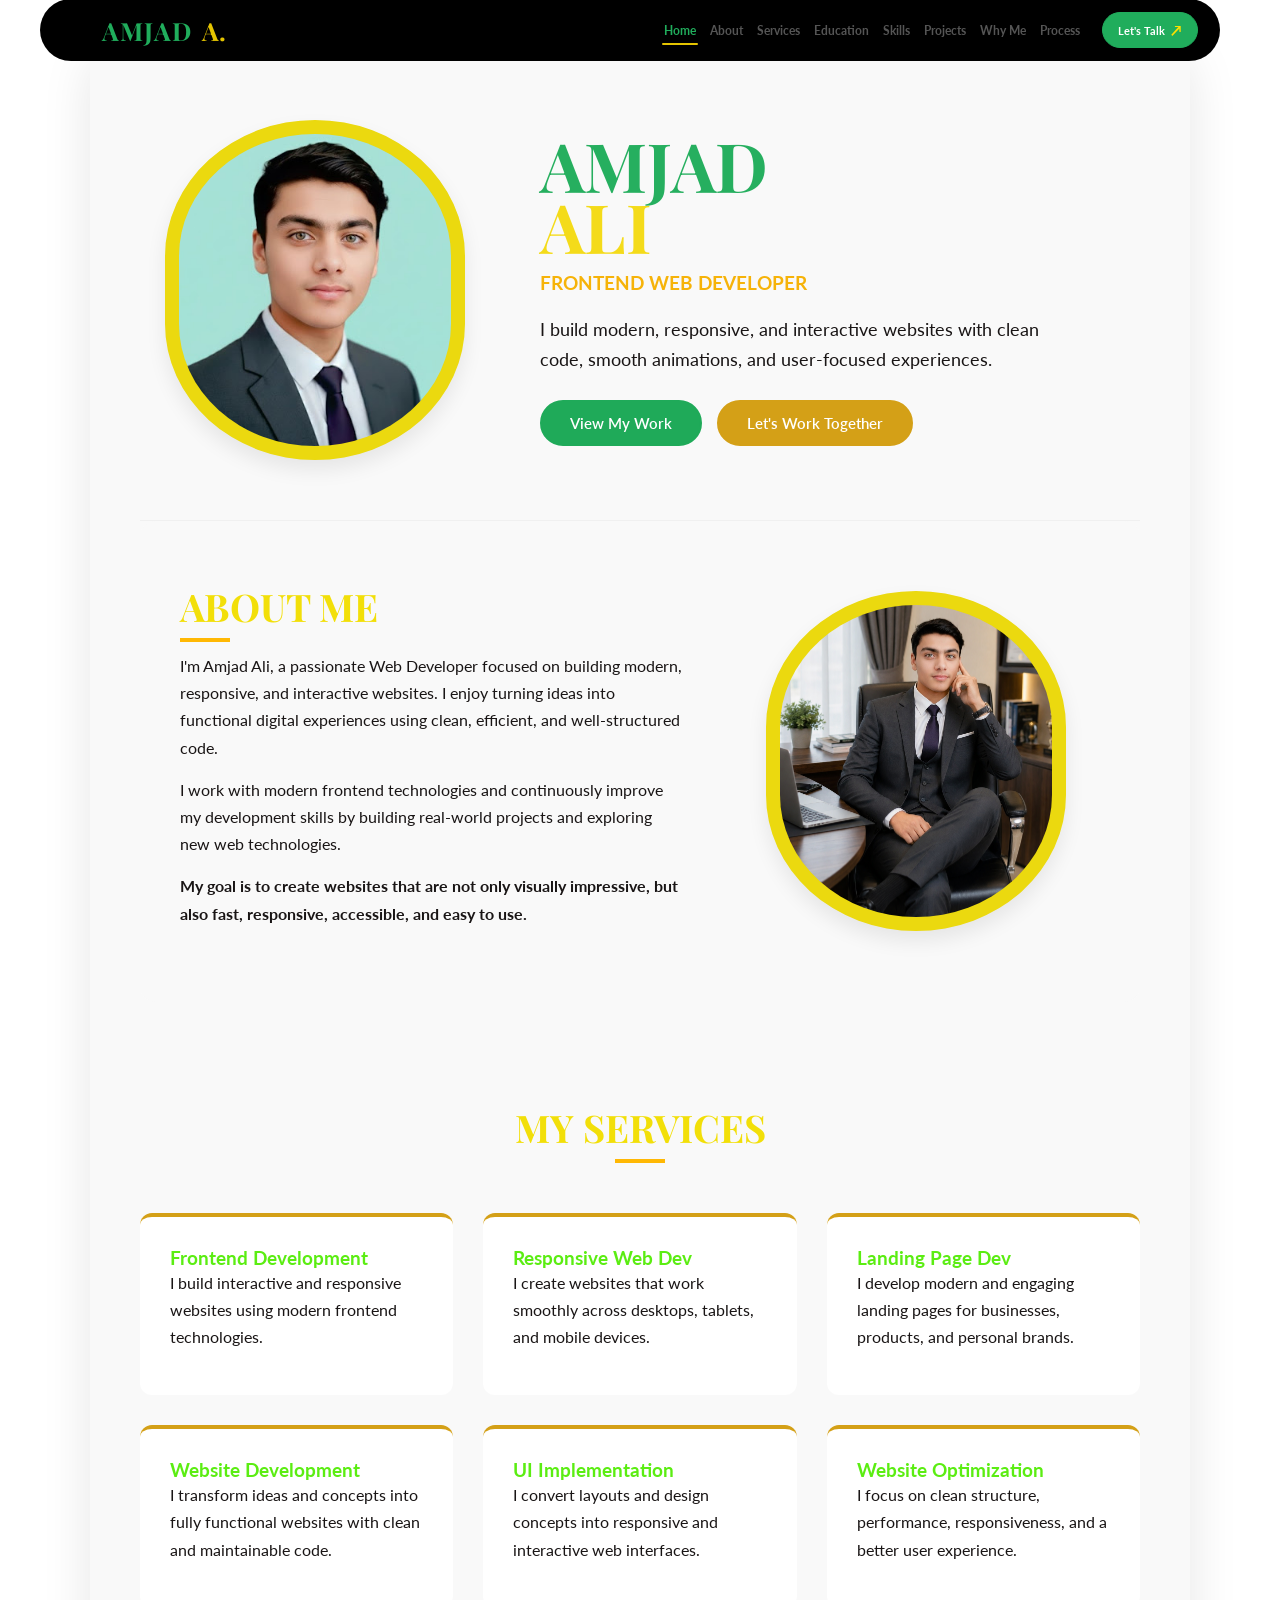
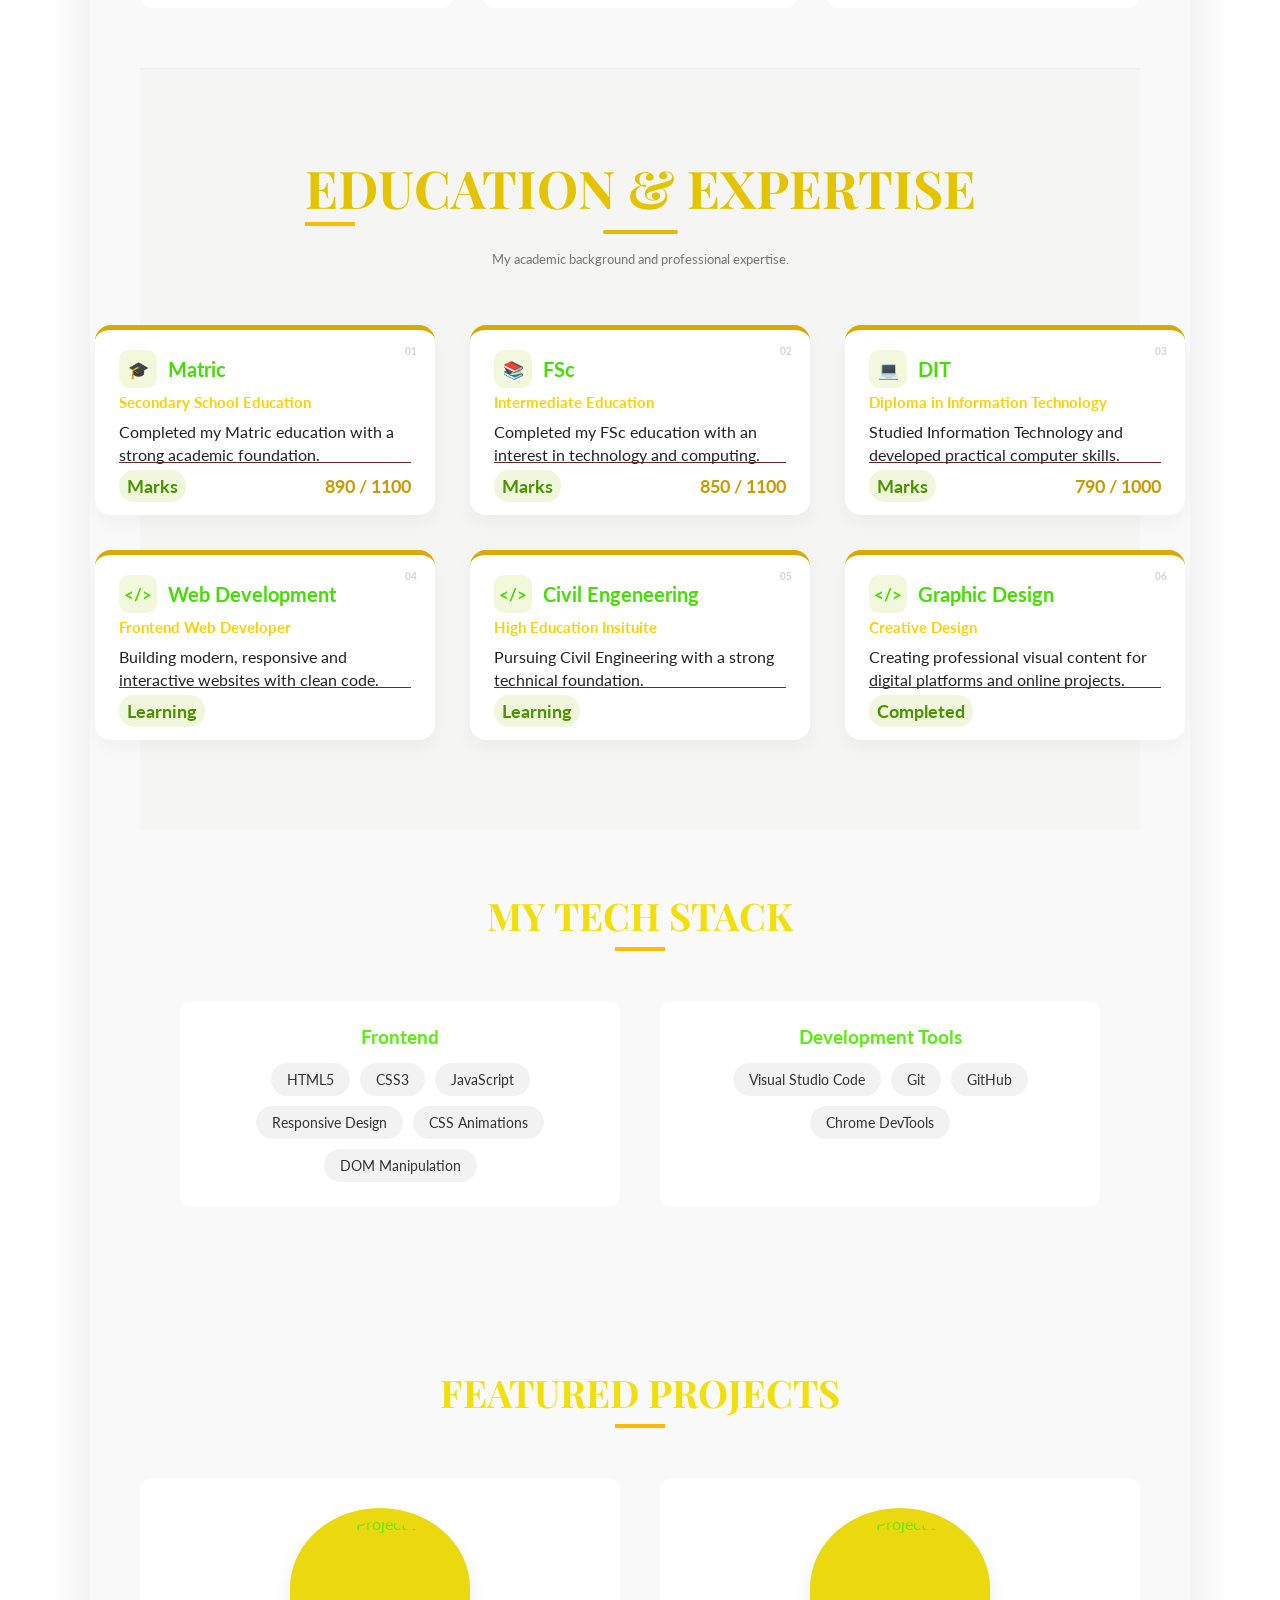
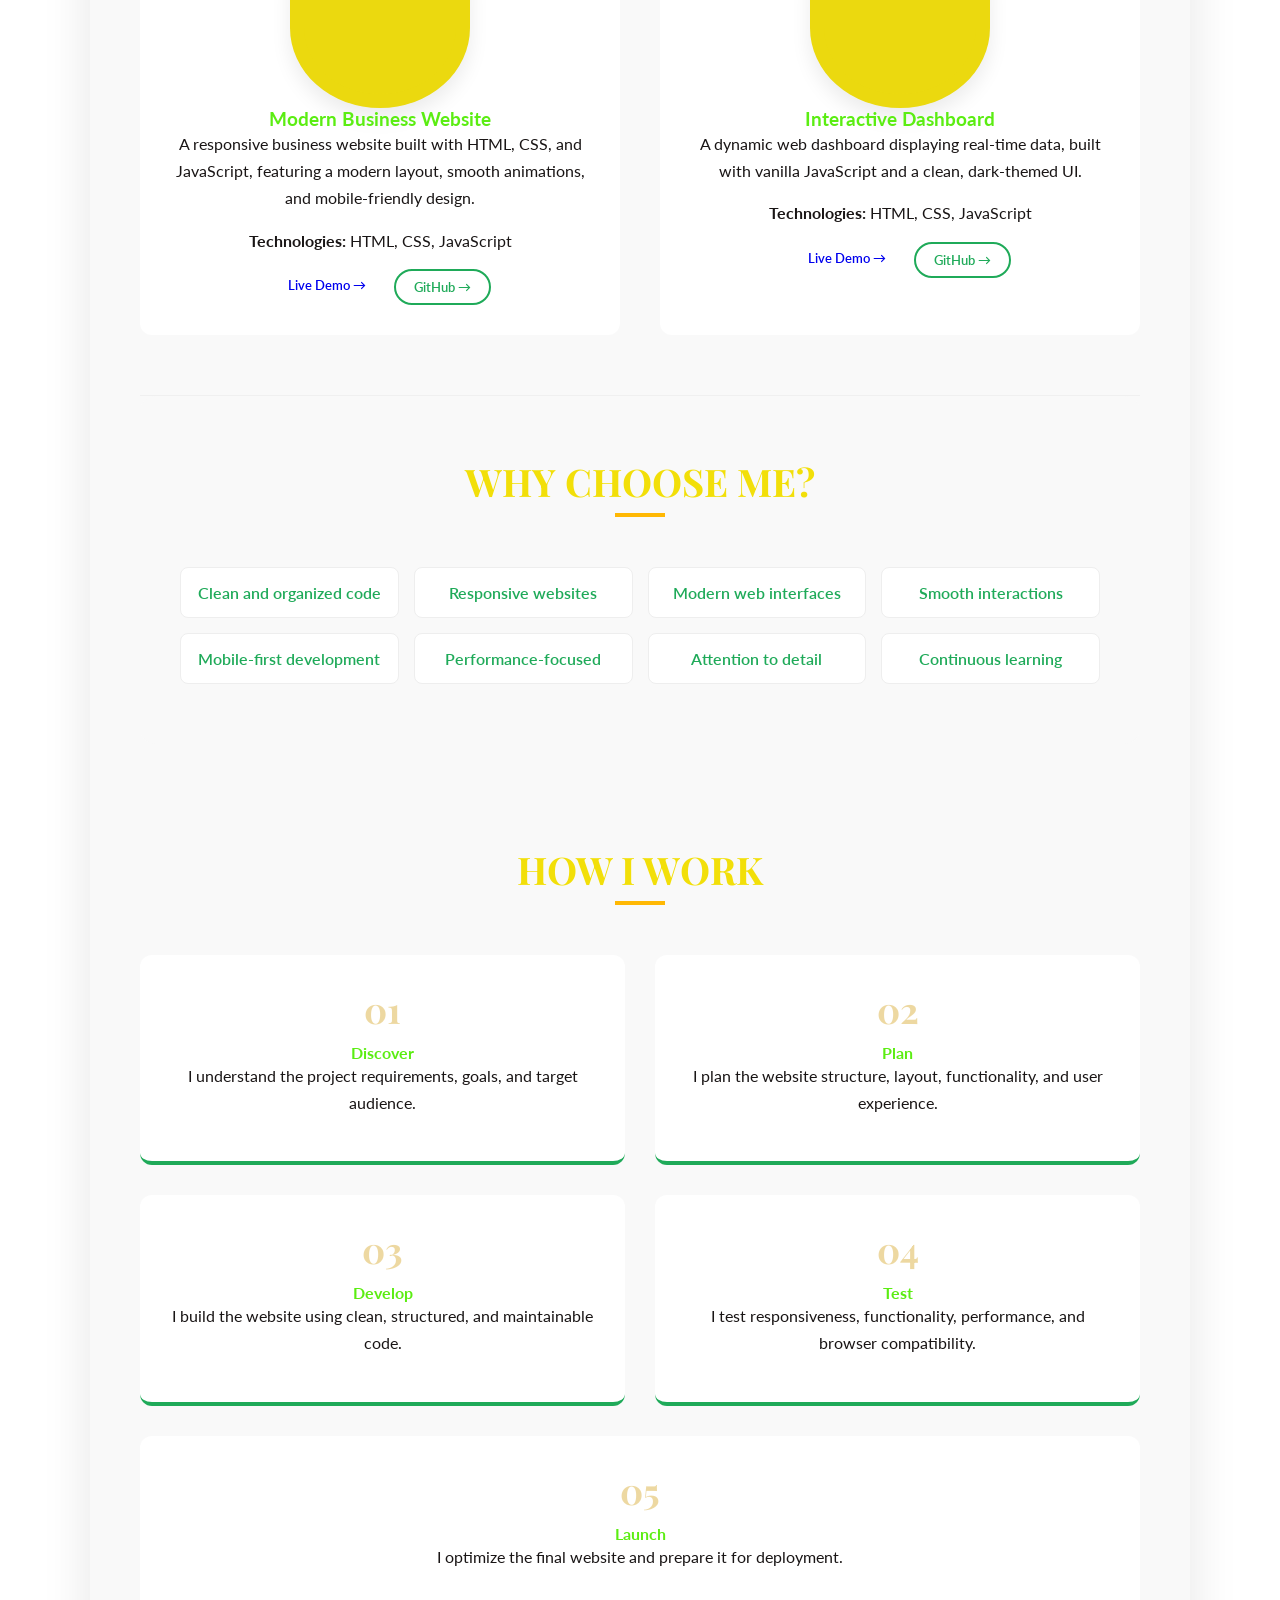
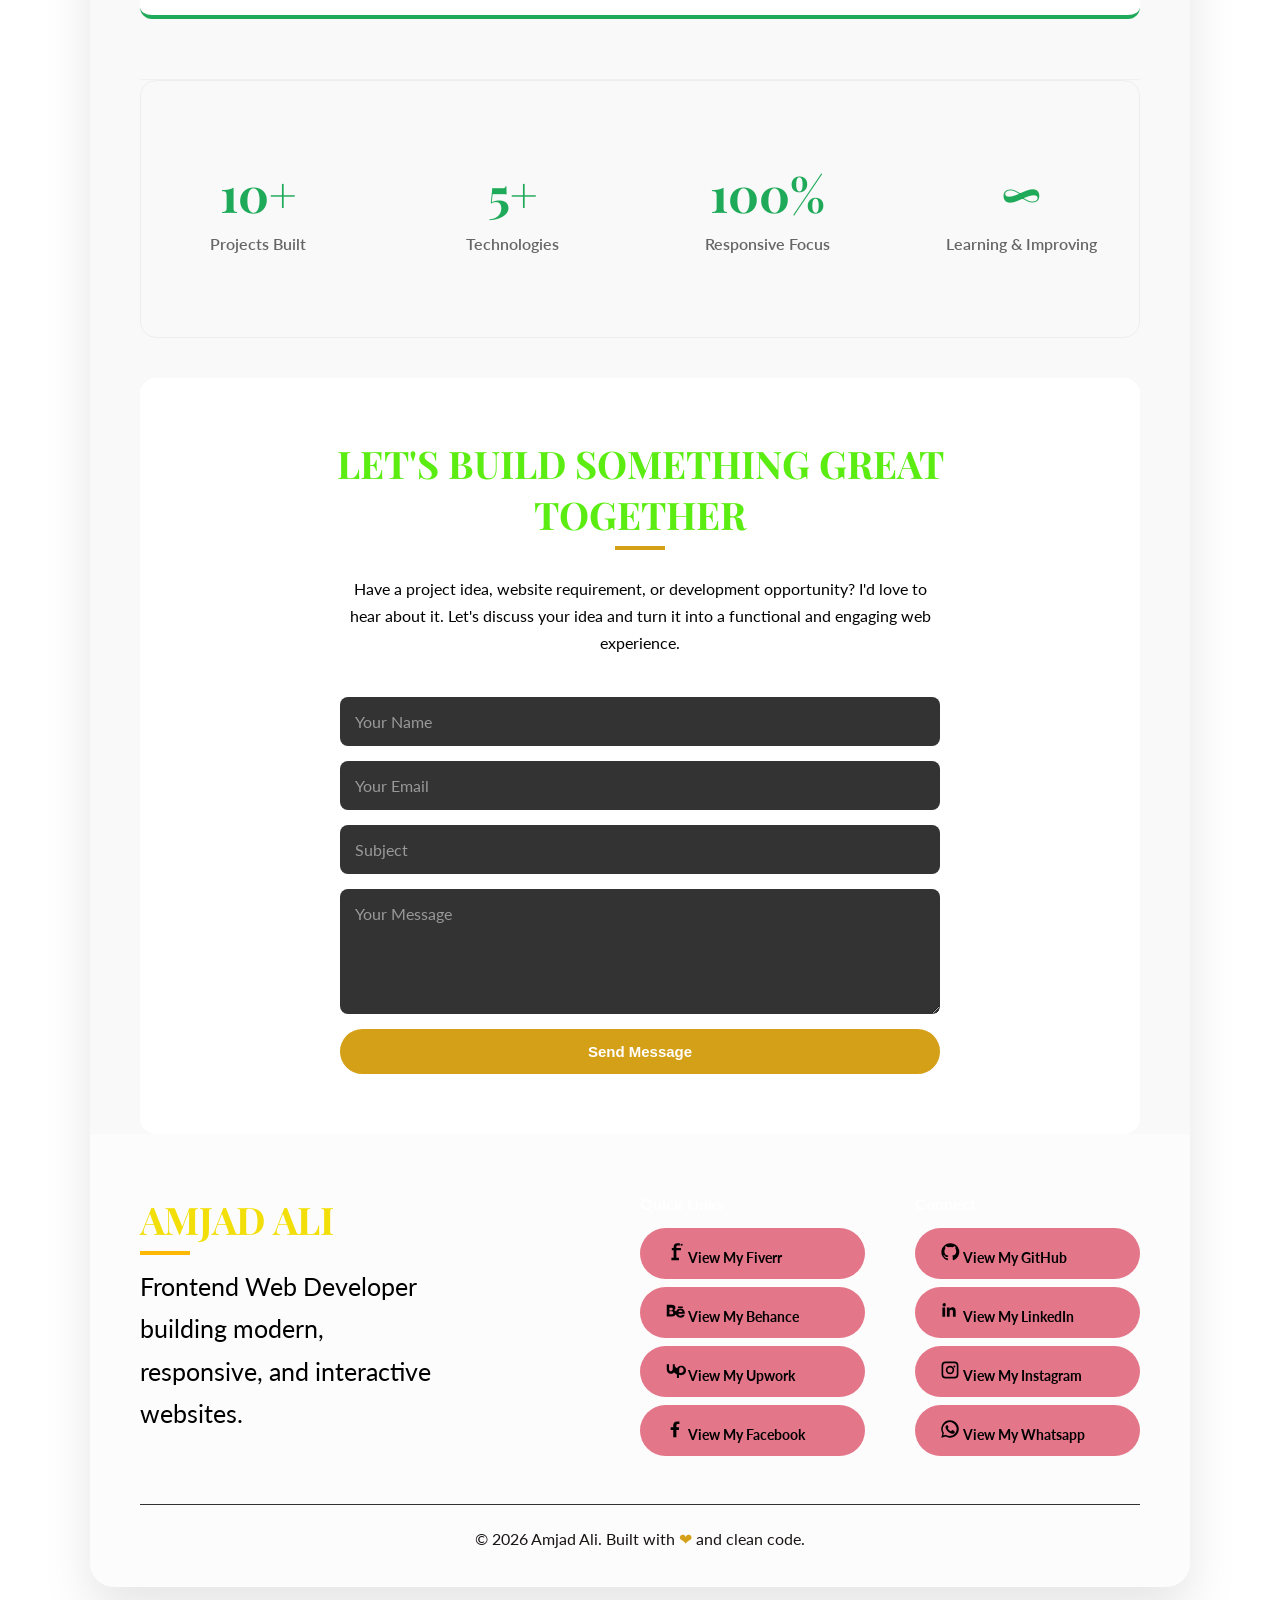
==== commit 16566a77: "fisrt update" ====
--- a/index.html
+++ b/index.html
@@ -13,7 +13,98 @@
 <body>
 
     <div class="portfolio-wrapper">
-        <!-- NAVIGATION -->
+        <!-- NAVIGATION RIGHT -->
+<!-- =========================================
+     SIMPLE PREMIUM NAVIGATION
+========================================= -->
+
+<header class="main-nav">
+
+    <div class="nav-container">
+
+        <!-- LOGO -->
+        <a href="#hero" class="nav-logo">
+            <span class="logo-name">AMJAD</span>
+            <span class="logo-dot">A.</span>
+        </a>
+
+
+        <!-- DESKTOP MENU -->
+        <nav class="nav-menu">
+
+            <a href="#hero" class="nav-link active">
+                Home
+            </a>
+
+            <a href="#about" class="nav-link">
+                About
+            </a>
+
+            <a href="#services" class="nav-link">
+                Services
+            </a>
+
+            <a href="#education" class="nav-link">
+                Education
+            </a>
+
+            <a href="#skills" class="nav-link">
+                Skills
+            </a>
+
+            <a href="#projects" class="nav-link">
+                Projects
+            </a>
+
+            <a href="#why-me" class="nav-link">
+                Why Me
+            </a>
+
+            <a href="#process" class="nav-link">
+                Process
+            </a>
+
+        </nav>
+
+
+        <!-- CONTACT BUTTON -->
+        <a href="#contact" class="nav-talk">
+            Let's Talk
+            <span>↗</span>
+        </a>
+
+
+        <!-- MOBILE MENU BUTTON -->
+        <button
+            class="menu-toggle"
+            id="menuToggle"
+            type="button"
+            aria-label="Open Menu"
+        >
+            <span></span>
+            <span></span>
+            <span></span>
+        </button>
+
+    </div>
+
+
+    <!-- MOBILE MENU -->
+    <div class="mobile-menu" id="mobileMenu">
+
+        <a href="#hero">Home</a>
+        <a href="#about">About</a>
+        <a href="#services">Services</a>
+        <a href="#education">Education</a>
+        <a href="#skills">Skills</a>
+        <a href="#projects">Projects</a>
+        <a href="#why-me">Why Me</a>
+        <a href="#process">Process</a>
+        <a href="#contact">Let's Talk ↗</a>
+
+    </div>
+
+</header>
        
 
         <!-- SECTION 1: HERO -->
@@ -172,8 +263,8 @@
             </p>
 
             <div class="education-bottom">
-                <span>Completed</span>
-                <strong>DIT</strong>
+                <span>Marks</span>
+                <strong>790 / 1000</strong>
             </div>
 
         </div>
@@ -198,22 +289,49 @@
                 websites with clean code.
             </p>
 
-            <div class="education-bottom tags">
+             <div class="education-bottom">
                 <span>Learning</span>
                 
+            </div>
+
+
+        </div>
+                <!-- CIVIL ENGENEERING -->
+        <div class="education-card">
+
+            <span class="card-number">05</span>
+
+            <div class="education-title">
+                <div class="education-icon">&lt;/&gt;</div>
+                <h3>Civil Engeneering</h3>
+            </div>
+
+            <p class="education-subtitle">
+                High Education Insituite
+            </p>
+
+            <p class="education-description">
+                Pursuing Civil Engineering 
+                with a strong technical foundation.
+            </p>
+
+             <div class="education-bottom">
+                <span>Learning</span>
                 
             </div>
 
+
         </div>
 
 
-        <!-- GRAPHIC DESIGN -->
+
+                <!-- GRAPHIC DESIGN -->
         <div class="education-card">
 
-            <span class="card-number">05</span>
+            <span class="card-number">06</span>
 
             <div class="education-title">
-                <div class="education-icon">✦</div>
+                <div class="education-icon">&lt;/&gt;</div>
                 <h3>Graphic Design</h3>
             </div>
 
@@ -226,14 +344,14 @@
                 digital platforms and online projects.
             </p>
 
-            <div class="education-bottom tags">
+             <div class="education-bottom">
                 <span>Completed</span>
                 
             </div>
 
+
         </div>
-
-    </div>
+      
 
 </section>
 
--- a/style.css
+++ b/style.css
@@ -238,29 +238,468 @@
     box-shadow: 0 10px 25px rgba(228, 64, 95, 0.3);
 }
 /* --- NAVIGATION --- */
-nav {
+/* =========================================
+   SIMPLE PREMIUM NAVIGATION
+========================================= */
+
+.main-nav {
+    position: fixed;
+    top: 0;
+    left: 0;
+    width: 100%;
+    z-index: 1000;
+    margin-top: -15px;
+
+    padding: 16px 25px;
+
+    background: transparent;
+}
+
+
+/* =========================================
+   SIMPLE PREMIUM NAVIGATION
+   WHITE + GREEN + YELLOW
+========================================= */
+
+.main-nav {
+  background-color: black;
+    position: fixed;
+    top: 0;
+    left: 0;
+
+    width: 100%;
+    z-index: 1000;
+
+    padding: 14px 25px;
+
+    background: transparent;
+}
+
+
+/* =========================================
+   NAV CONTAINER
+========================================= */
+
+.nav-container {
+    max-width: 1180px;
+    height: 62px;
+
+    margin: 0 15px;
+    padding: 0 22px;
+
     display: flex;
-    justify-content: space-between;
     align-items: center;
-    padding: 10px 0 30px 0;
-    border-bottom: 1px solid #faf2f2;
-    margin-bottom: 30px;
-    position: sticky;
-    top: 0;
+
+    background: black;
+
+    border: none;
+    border-radius: 50px;
+
+    box-shadow: none;
+    
+}
+
+
+/* =========================================
+   LOGO — AMJAD A
+========================================= */
+
+.nav-logo {
+    display: flex;
+    align-items: center;
+
+    text-decoration: none;
+
+    flex-shrink: 0;
+}
+
+.logo-name {
+    font-family: "Playfair Display", serif;
+
+    font-size: 25px;
+    font-weight: 700;
+
+    letter-spacing: 1px;
+
+    color: #20ad5c;
+
+    transition: color 0.3s ease;
+
+    margin-left: 40px;
+}
+
+.logo-dot {
+    font-family: "Playfair Display", serif;
+
+    font-size: 25px;
+    font-weight: 700;
+
+    color: #e4c400;
+
+    margin-left: 10px;
+
+    transition: color 0.3s ease;
+}
+
+.nav-logo:hover .logo-name {
+    color: #e4c400;
+}
+
+.nav-logo:hover .logo-dot {
+    color: #20ad5c;
+}
+
+
+/* =========================================
+   DESKTOP NAVIGATION
+========================================= */
+
+.nav-menu {
+    display: flex;
+    align-items: center;
+
+    gap: 10px;
+
+    margin-left: auto;
+    margin-right: 20px;
+}
+
+
+/* =========================================
+   NAV LINKS
+========================================= */
+
+.nav-link {
+    position: relative;
+
+    padding: 7px 2px;
+
+    color: #555555;
+
+    font-family: "Lato", sans-serif;
+
+    font-size: 12px;
+    font-weight: 700;
+
+    text-decoration: none;
+
+    transition: all 0.25s ease;
+}
+
+
+/* Yellow underline */
+
+.nav-link::after {
+    content: "";
+
+    position: absolute;
+
+    left: 50%;
+    bottom: 0;
+
+    width: 0;
+    height: 2px;
+
+    background: #e4c400;
+
+    border-radius: 10px;
+
+    transform: translateX(-50%);
+
+    transition: width 0.25s ease;
+}
+
+
+/* Hover */
+
+.nav-link:hover {
+    color: #20ad5c;
+
+    transform: translateY(-1px);
+}
+
+.nav-link:hover::after {
+    width: 100%;
+}
+
+
+/* Active */
+
+.nav-link.active {
+    color: #20ad5c;
+}
+
+.nav-link.active::after {
+    width: 100%;
+}
+
+
+/* =========================================
+   LET'S TALK BUTTON
+========================================= */
+
+.nav-talk {
+    height: 36px;
+
+    padding: 0 15px;
+
+    display: flex;
+    align-items: center;
+    justify-content: center;
+
+    gap: 6px;
+
+    background: #20ad5c;
+
+    color: #ffffff;
+
+    border: 1px solid #20ad5c;
+
+    border-radius: 20px;
+
+    font-family: "Lato", sans-serif;
+
+    font-size: 11px;
+    font-weight: 700;
+
+    text-decoration: none;
+
+    white-space: nowrap;
+
+    transition: all 0.3s ease;
+}
+
+.nav-talk span {
+    color: #ffe000;
+
+    font-size: 14px;
+
+    transition: transform 0.3s ease;
+}
+
+.nav-talk:hover {
+    background: #e4c400;
+
+    border-color: #e4c400;
+
+    color: #ffffff;
+
+    transform: translateY(-2px);
+
+    box-shadow:
+        0 7px 16px rgba(228, 196, 0, 0.20);
+}
+
+.nav-talk:hover span {
+    color: #ffffff;
+
+    transform: translate(2px, -2px);
+}
+
+
+/* =========================================
+   MOBILE MENU BUTTON
+========================================= */
+
+.menu-toggle {
+    display: none;
+
+    width: 39px;
+    height: 39px;
+
+    padding: 8px;
+
+    background: transparent;
+
+    border: 1px solid #20ad5c;
+
+    border-radius: 8px;
+
+    cursor: pointer;
+}
+
+.menu-toggle span {
+    display: block;
+
+    width: 100%;
+    height: 2px;
+
+    margin: 5px 0;
+
+    background: #20ad5c;
+
+    border-radius: 10px;
+
+    transition: all 0.3s ease;
+}
+
+.menu-toggle:hover {
+    border-color: #e4c400;
+}
+
+.menu-toggle:hover span {
+    background: #e4c400;
+}
+
+
+/* =========================================
+   MOBILE MENU
+========================================= */
+
+.mobile-menu {
+    display: none;
+
+    max-width: 1180px;
+
+    margin: 5px auto 0;
+
+    padding: 10px;
+
     background: #ffffff;
-    z-index: 100;
-}
-.logo { font-weight: bold; font-size: 20px; letter-spacing: 1px; color: #222; }
-.nav-links a {
+
+    border: 1px solid #eeeeee;
+
+    border-radius: 10px;
+
+    box-shadow:
+        0 8px 20px rgba(0, 0, 0, 0.07);
+}
+
+.mobile-menu a {
+    display: block;
+
+    padding: 11px 13px;
+
+    color: #444444;
+
+    font-family: "Lato", sans-serif;
+
+    font-size: 13px;
+    font-weight: 700;
+
     text-decoration: none;
-    color: #180202;
-    font-size: 14px;
-    font-weight: 600;
-    margin-left: 20px;
-    transition: color 0.3s;
-}
-.nav-links a:hover, .nav-links a.active-link { color: #0de970; }
-.hamburger { display: none; font-size: 24px; cursor: pointer; }
+
+    border-radius: 7px;
+
+    transition: all 0.25s ease;
+}
+
+.mobile-menu a:hover {
+    background: #f5f9e8;
+
+    color: #20ad5c;
+}
+
+
+/* Mobile Let's Talk */
+
+.mobile-menu a:last-child {
+    margin-top: 5px;
+
+    text-align: center;
+
+    background: #20ad5c;
+
+    color: #ffffff;
+}
+
+.mobile-menu a:last-child:hover {
+    background: #e4c400;
+
+    color: #ffffff;
+}
+
+
+/* =========================================
+   TABLET
+========================================= */
+
+@media (max-width: 1050px) {
+
+    .nav-container {
+        padding: 0 18px;
+    }
+
+    .nav-menu {
+        gap: 12px;
+
+        margin-right: 15px;
+    }
+
+    .nav-link {
+        font-size: 11px;
+    }
+
+    .nav-talk {
+        padding: 0 13px;
+    }
+}
+
+
+/* =========================================
+   MOBILE
+========================================= */
+
+@media (max-width: 850px) {
+
+    .main-nav {
+        padding: 10px 15px;
+    }
+
+    .nav-container {
+        height: 58px;
+
+        padding: 0 15px;
+    }
+
+    .nav-menu,
+    .nav-talk {
+        display: none;
+    }
+
+    .menu-toggle {
+        display: block;
+
+        margin-left: auto;
+    }
+
+    .mobile-menu.active {
+        display: block;
+    }
+
+    .logo-name {
+        font-size: 22px;
+    }
+
+    .logo-dot {
+        font-size: 23px;
+    }
+}
+
+
+/* =========================================
+   SMALL MOBILE
+========================================= */
+
+@media (max-width: 400px) {
+
+    .main-nav {
+        padding-left: 10px;
+        padding-right: 10px;
+    }
+
+    .nav-container {
+        padding: 0 13px;
+    }
+
+    .logo-name {
+        font-size: 20px;
+    }
+
+    .logo-dot {
+        font-size: 22px;
+    }
+}
 /* =========================================
    EDUCATION & EXPERTISE
 ========================================= */
@@ -772,4 +1211,322 @@
     .oval-frame, .oval-frame.small-frame { width: 200px; height: 220px; }
     .bg-light, .bg-dark { padding: 30px 20px; }
     .stat-number { font-size: 36px; }
+}
+/* =========================================
+   SMOOTH WEBSITE BACKGROUND ANIMATION
+========================================= */
+
+.animated-background {
+    position: fixed;
+
+    inset: 0;
+
+    width: 100%;
+    height: 100%;
+
+    overflow: hidden;
+
+    pointer-events: none;
+
+    z-index: -1;
+
+    transition: transform 0.3s ease-out;
+}
+
+
+/* =========================================
+   FLOATING ORBS
+========================================= */
+
+.bg-orb {
+    position: absolute;
+
+    display: block;
+
+    border-radius: 50%;
+
+    filter: blur(70px);
+
+    opacity: 0.18;
+
+    animation:
+        floatingOrb 12s ease-in-out infinite;
+}
+
+
+/* Green */
+
+.orb-one {
+    width: 280px;
+    height: 280px;
+
+    background: #20ad5c;
+
+    top: 8%;
+    left: -80px;
+
+    animation-delay: 0s;
+}
+
+
+/* Yellow */
+
+.orb-two {
+    width: 230px;
+    height: 230px;
+
+    background: #e4c400;
+
+    top: 42%;
+    right: -70px;
+
+    animation-delay: -4s;
+}
+
+
+/* Light green */
+
+.orb-three {
+    width: 200px;
+    height: 200px;
+
+    background: #8bdc6b;
+
+    bottom: 5%;
+    left: 35%;
+
+    animation-delay: -8s;
+}
+
+
+/* =========================================
+   SOFT GLOW
+========================================= */
+
+.bg-glow {
+    position: absolute;
+
+    width: 160px;
+    height: 160px;
+
+    border-radius: 50%;
+
+    filter: blur(55px);
+
+    opacity: 0.12;
+
+    animation: softGlow 9s ease-in-out infinite;
+}
+
+
+.glow-one {
+    background: #20ad5c;
+
+    top: 25%;
+    left: 45%;
+}
+
+
+.glow-two {
+    background: #e4c400;
+
+    bottom: 20%;
+    right: 25%;
+
+    animation-delay: -4s;
+}
+
+
+/* =========================================
+   ORB ANIMATION
+========================================= */
+
+@keyframes floatingOrb {
+
+    0% {
+        transform:
+            translate3d(0, 0, 0)
+            scale(1);
+    }
+
+    25% {
+        transform:
+            translate3d(40px, -25px, 0)
+            scale(1.05);
+    }
+
+    50% {
+        transform:
+            translate3d(-20px, 35px, 0)
+            scale(0.95);
+    }
+
+    75% {
+        transform:
+            translate3d(25px, 15px, 0)
+            scale(1.03);
+    }
+
+    100% {
+        transform:
+            translate3d(0, 0, 0)
+            scale(1);
+    }
+
+}
+
+
+/* =========================================
+   GLOW ANIMATION
+========================================= */
+
+@keyframes softGlow {
+
+    0% {
+        transform: scale(0.9);
+        opacity: 0.08;
+    }
+
+    50% {
+        transform: scale(1.2);
+        opacity: 0.18;
+    }
+
+    100% {
+        transform: scale(0.9);
+        opacity: 0.08;
+    }
+
+}
+
+
+/* =========================================
+   SCROLL REVEAL
+========================================= */
+
+.scroll-reveal {
+    opacity: 0;
+
+    transform: translateY(30px);
+
+    transition:
+        opacity 0.8s ease,
+        transform 0.8s ease;
+}
+
+
+.scroll-reveal.revealed {
+    opacity: 1;
+
+    transform: translateY(0);
+}
+
+
+/* =========================================
+   SCROLL TO TOP
+========================================= */
+
+.scroll-top {
+    position: fixed;
+
+    right: 25px;
+    bottom: 25px;
+
+    width: 42px;
+    height: 42px;
+
+    border: none;
+
+    border-radius: 50%;
+
+    background: #20ad5c;
+
+    color: #ffffff;
+
+    font-size: 20px;
+
+    cursor: pointer;
+
+    opacity: 0;
+
+    visibility: hidden;
+
+    transform: translateY(15px);
+
+    transition: all 0.3s ease;
+
+    z-index: 999;
+}
+
+
+.scroll-top.show {
+    opacity: 1;
+
+    visibility: visible;
+
+    transform: translateY(0);
+}
+
+
+.scroll-top:hover {
+    background: #e4c400;
+
+    transform: translateY(-4px);
+}
+
+
+/* =========================================
+   MOBILE OPTIMIZATION
+========================================= */
+
+@media (max-width: 768px) {
+
+    .bg-orb {
+        filter: blur(55px);
+
+        opacity: 0.12;
+    }
+
+    .orb-one {
+        width: 180px;
+        height: 180px;
+    }
+
+    .orb-two {
+        width: 160px;
+        height: 160px;
+    }
+
+    .orb-three {
+        width: 140px;
+        height: 140px;
+    }
+
+    .scroll-top {
+        right: 15px;
+        bottom: 15px;
+
+        width: 38px;
+        height: 38px;
+    }
+
+}
+
+
+/* =========================================
+   REDUCE MOTION
+========================================= */
+
+@media (prefers-reduced-motion: reduce) {
+
+    .bg-orb,
+    .bg-glow {
+        animation: none;
+    }
+
+    .scroll-reveal {
+        opacity: 1;
+        transform: none;
+    }
+
 }
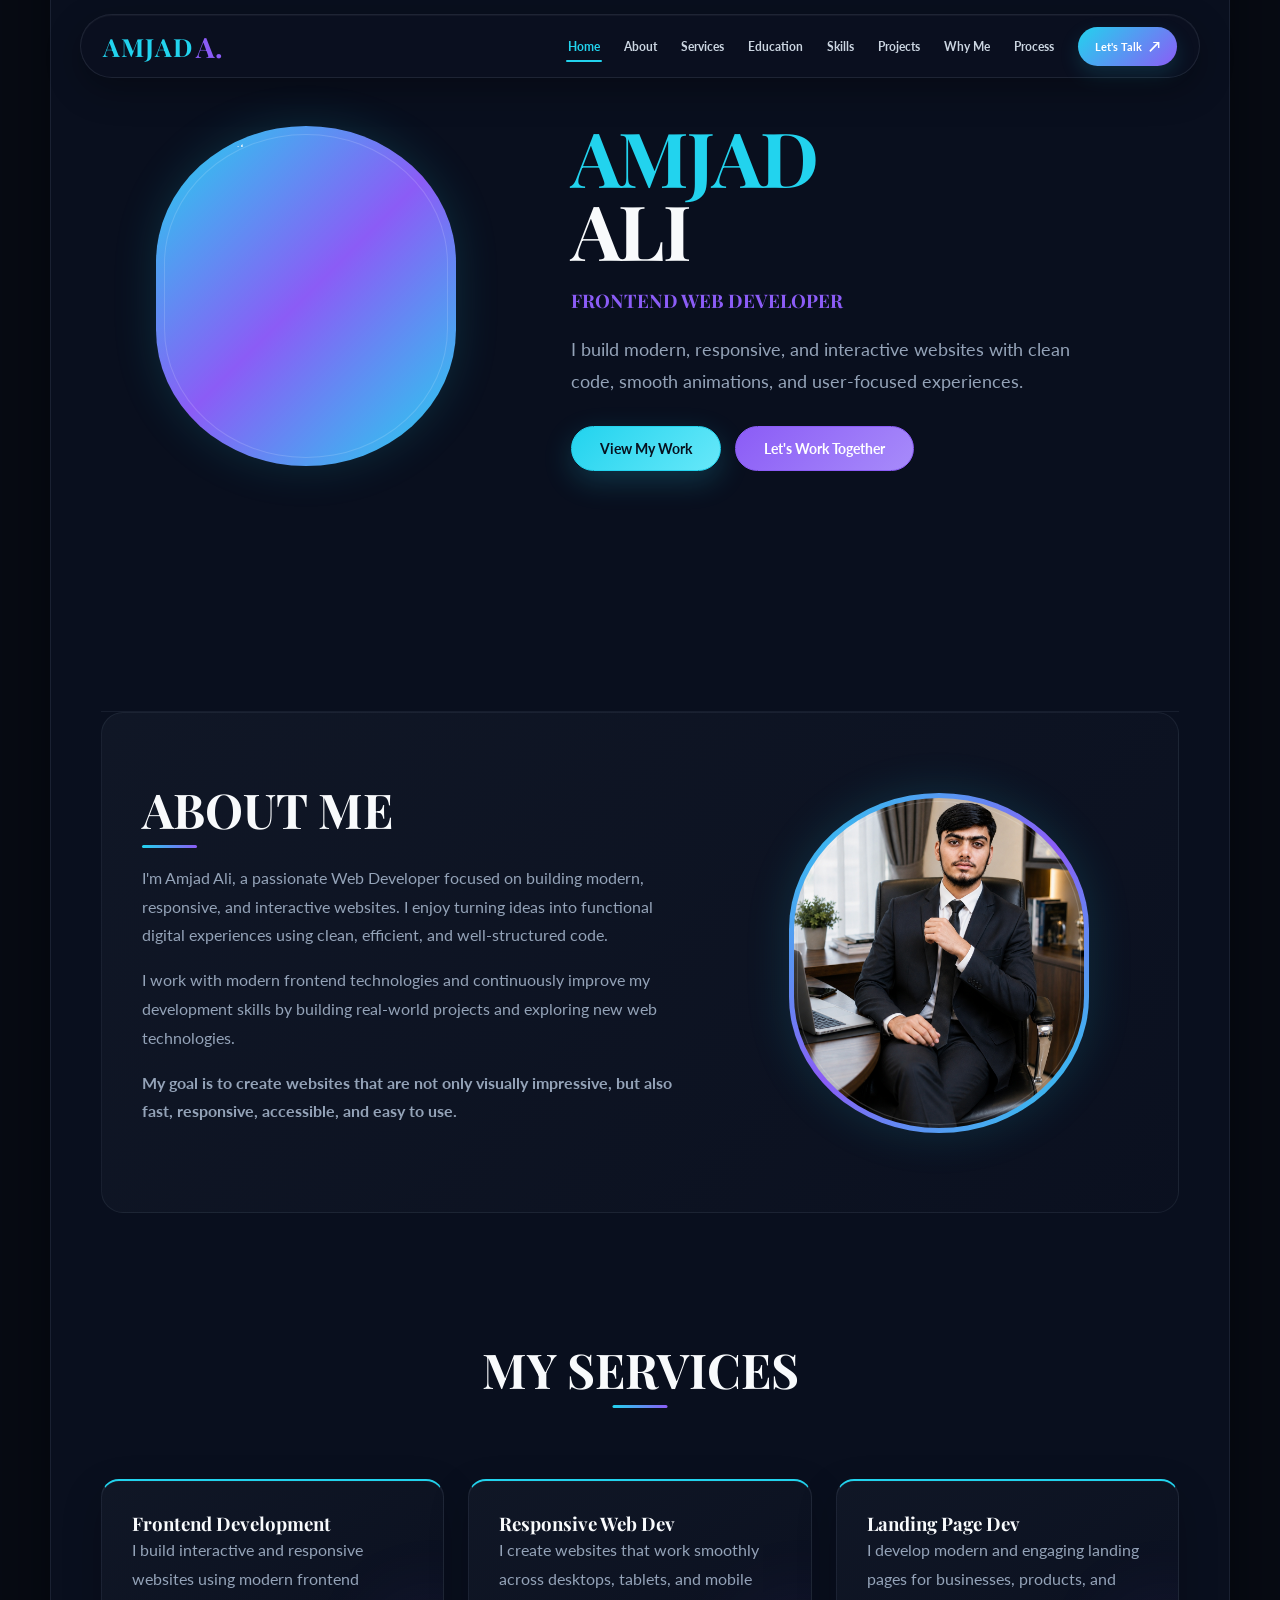
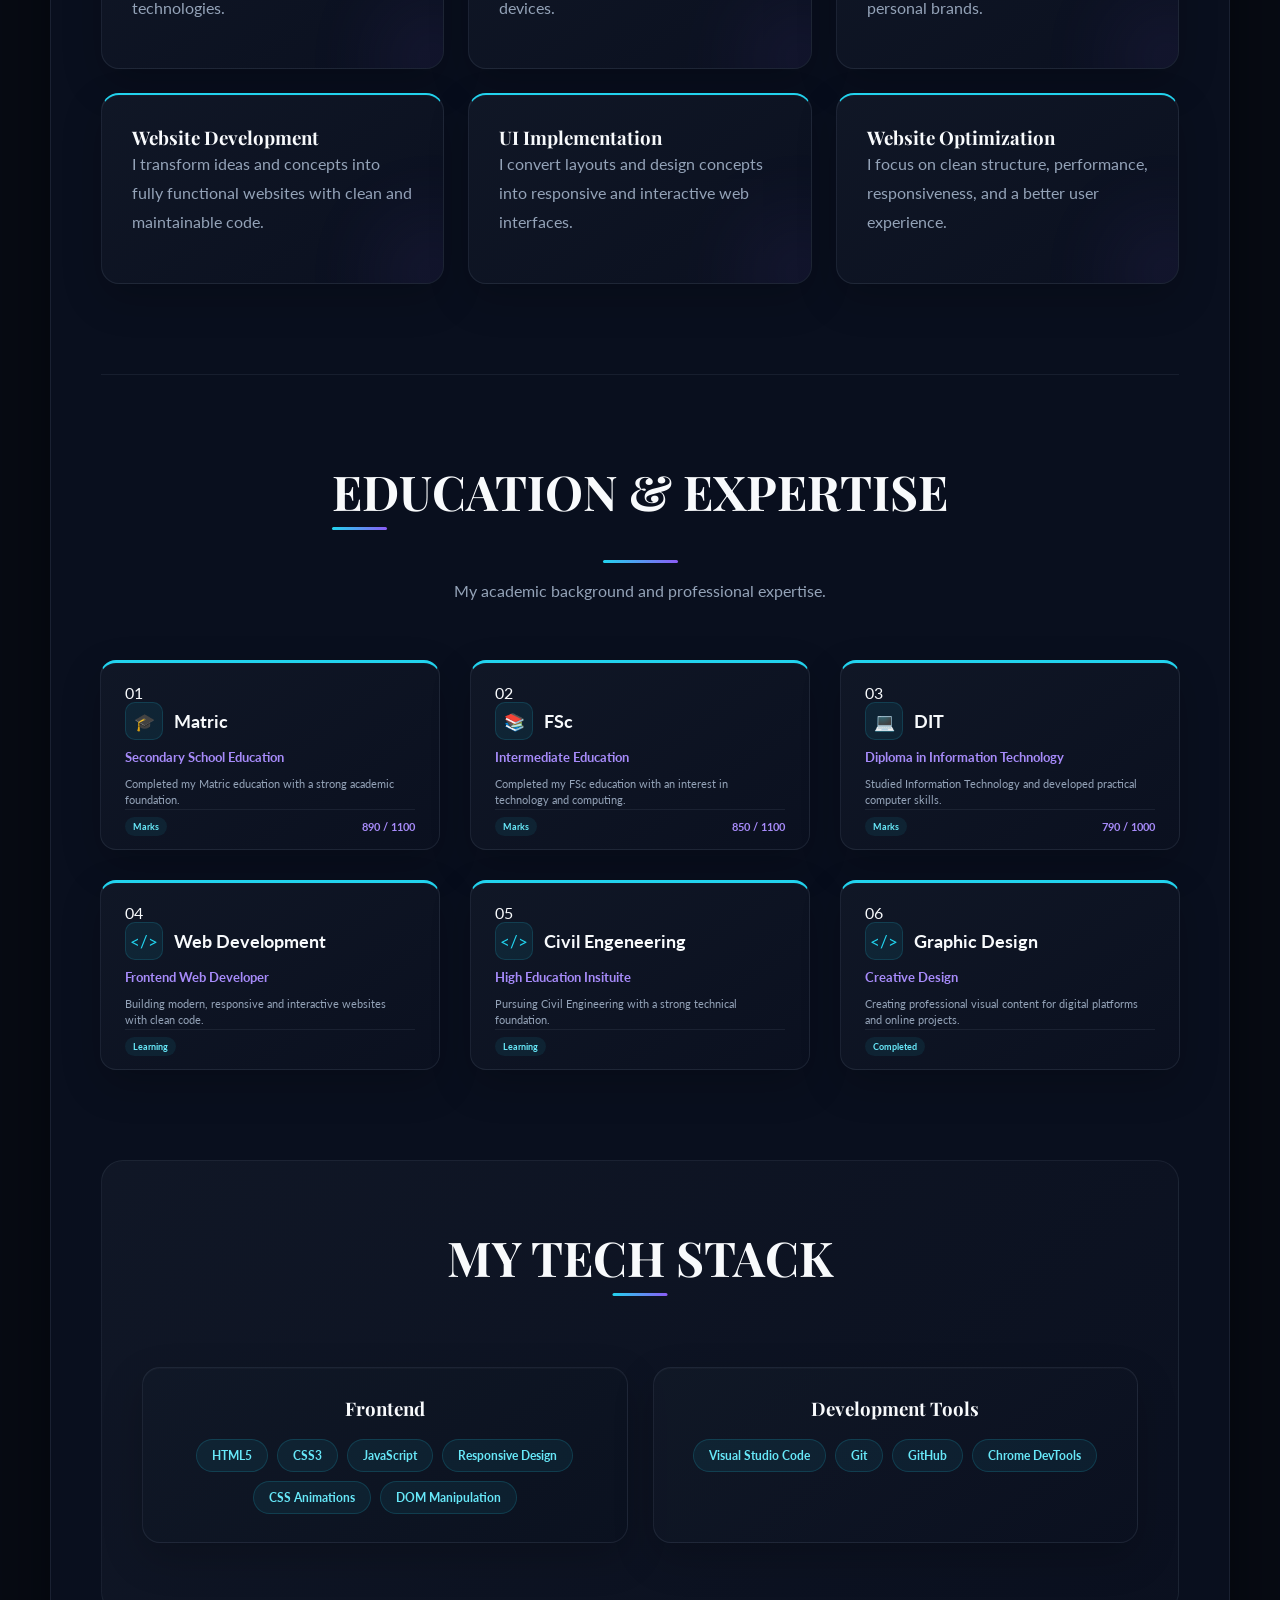
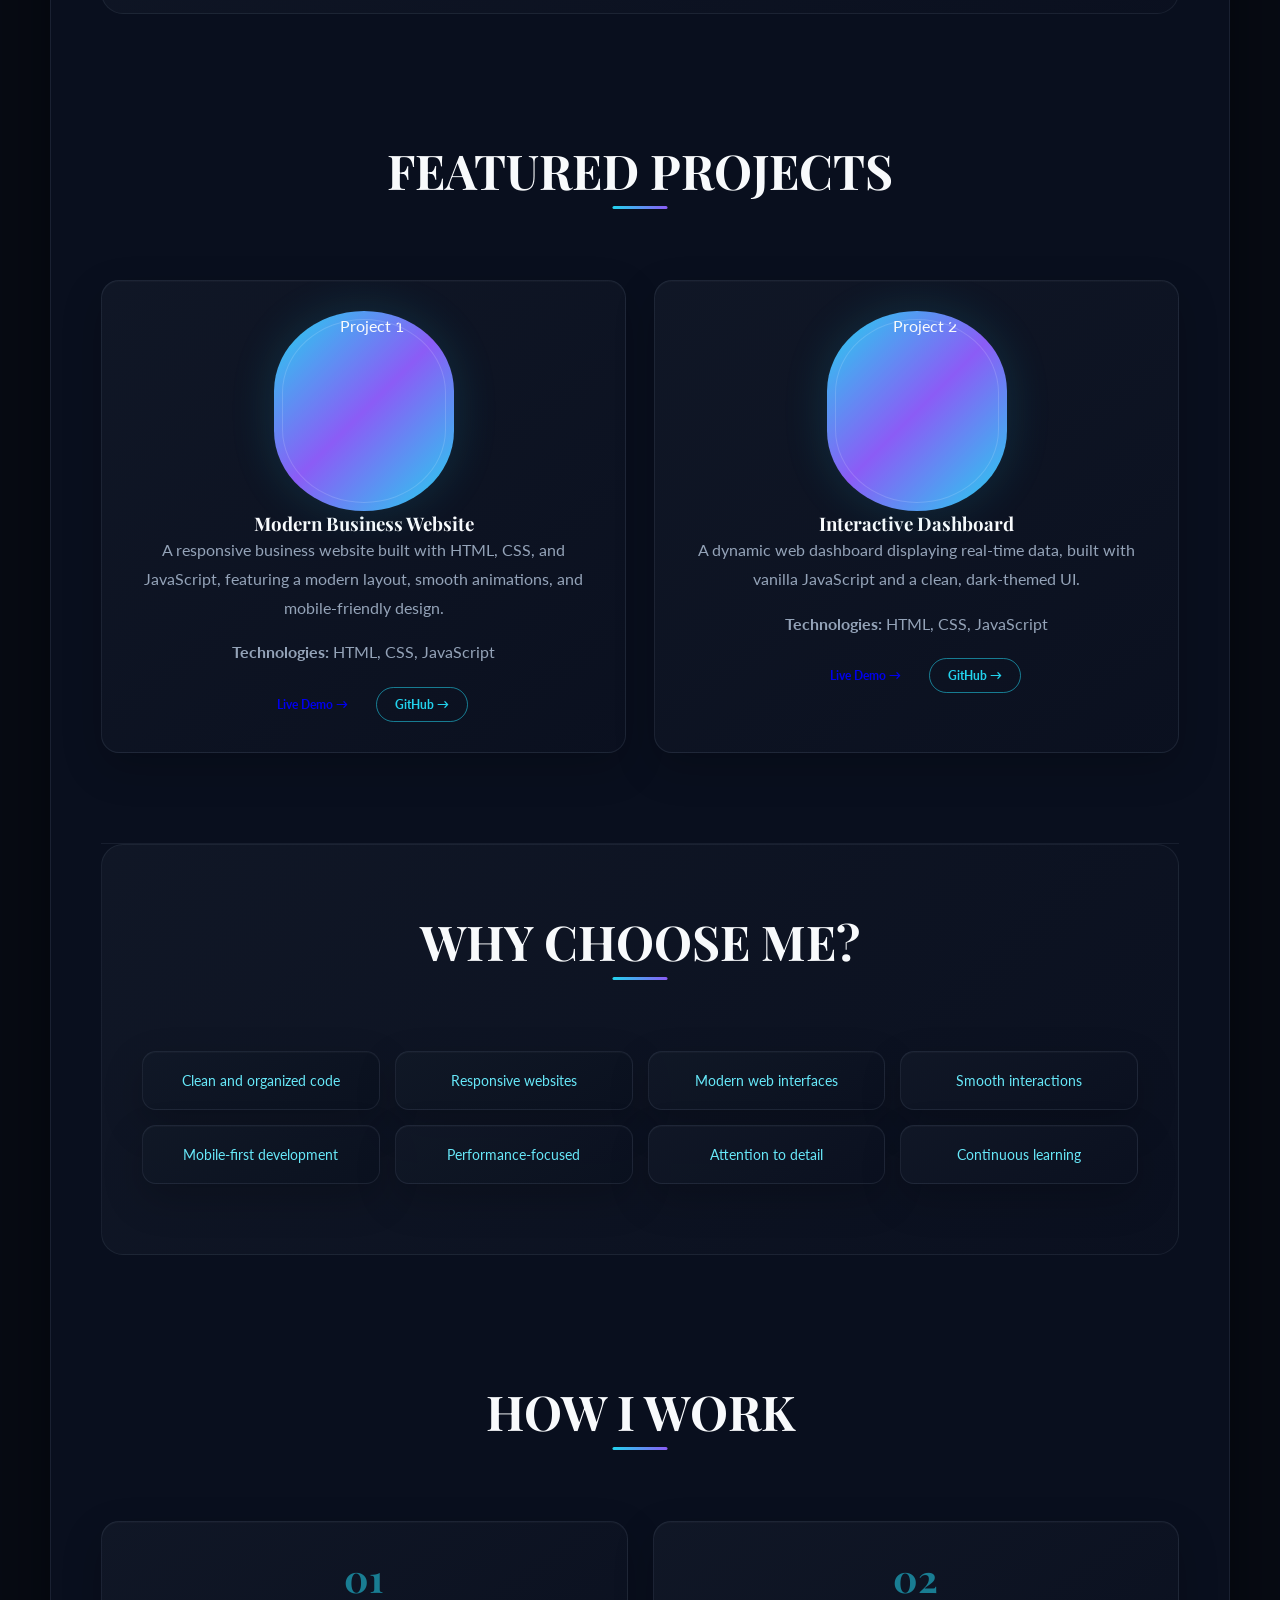
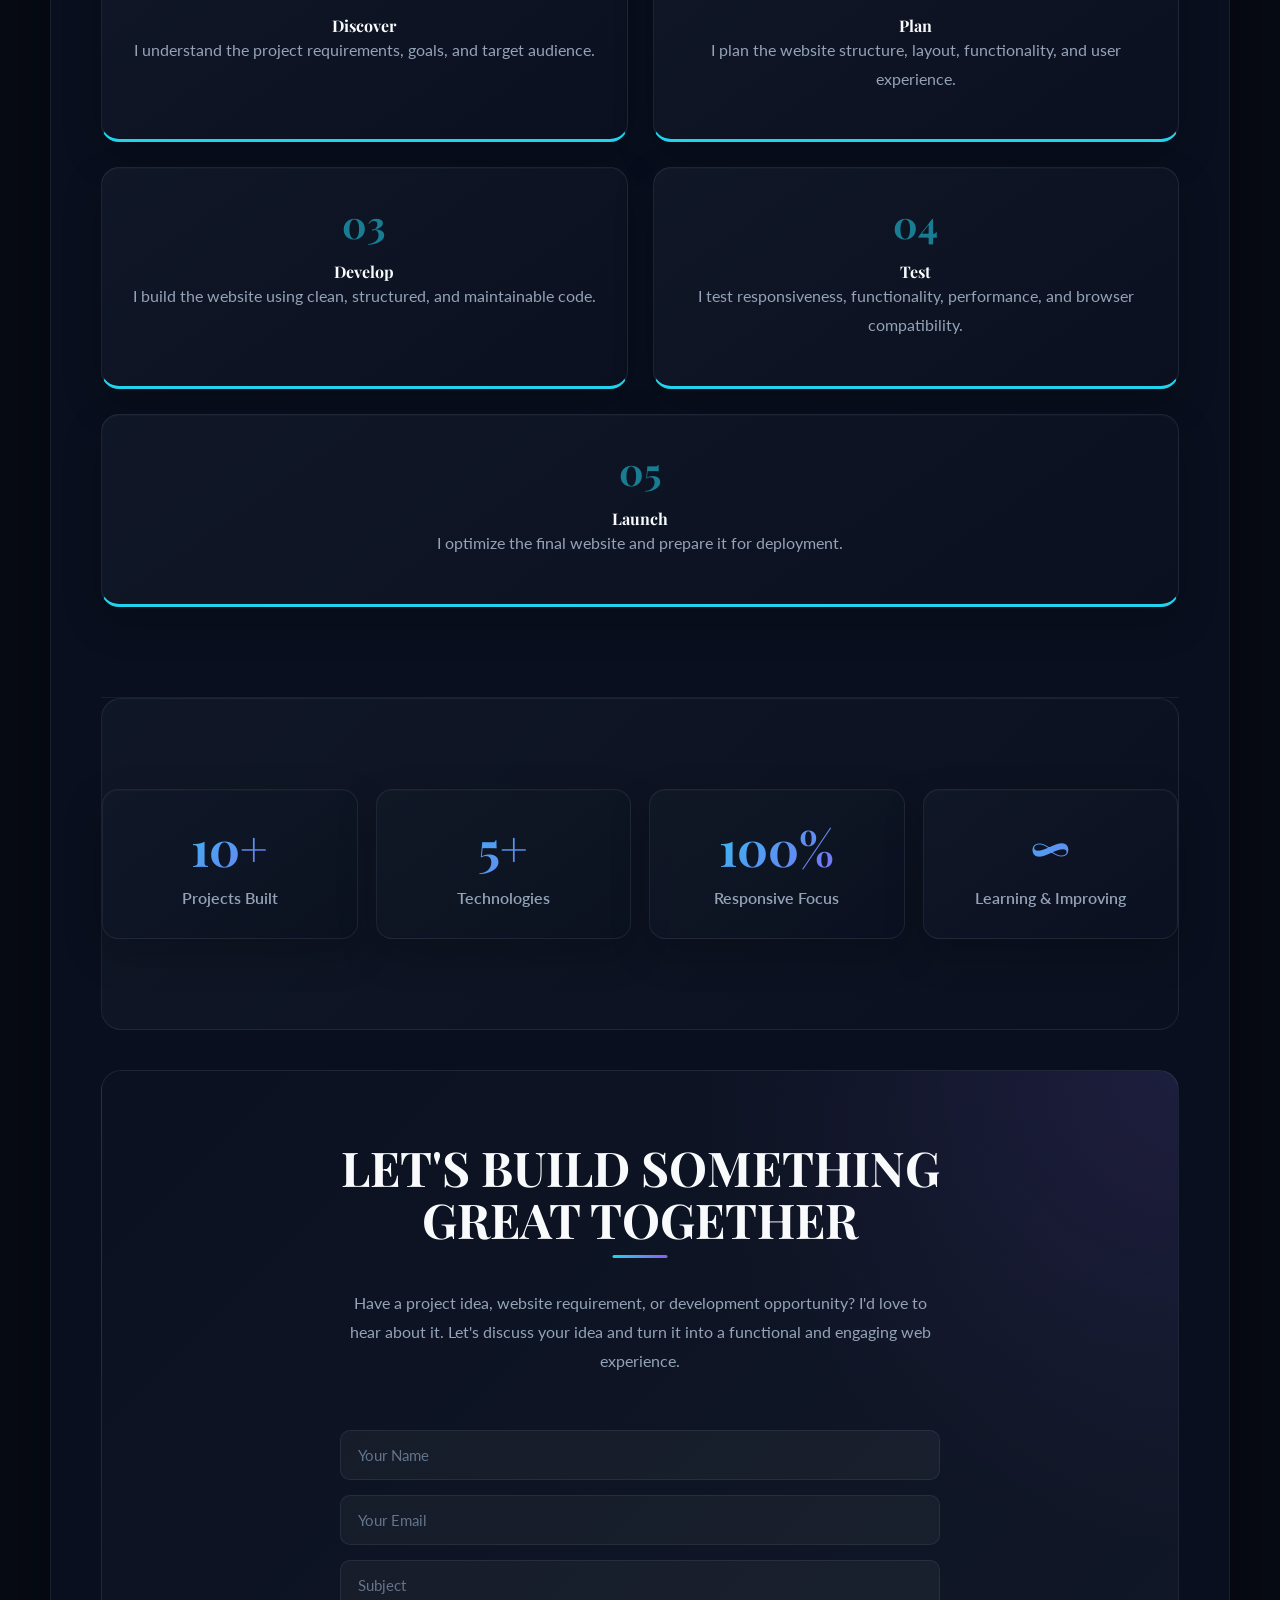
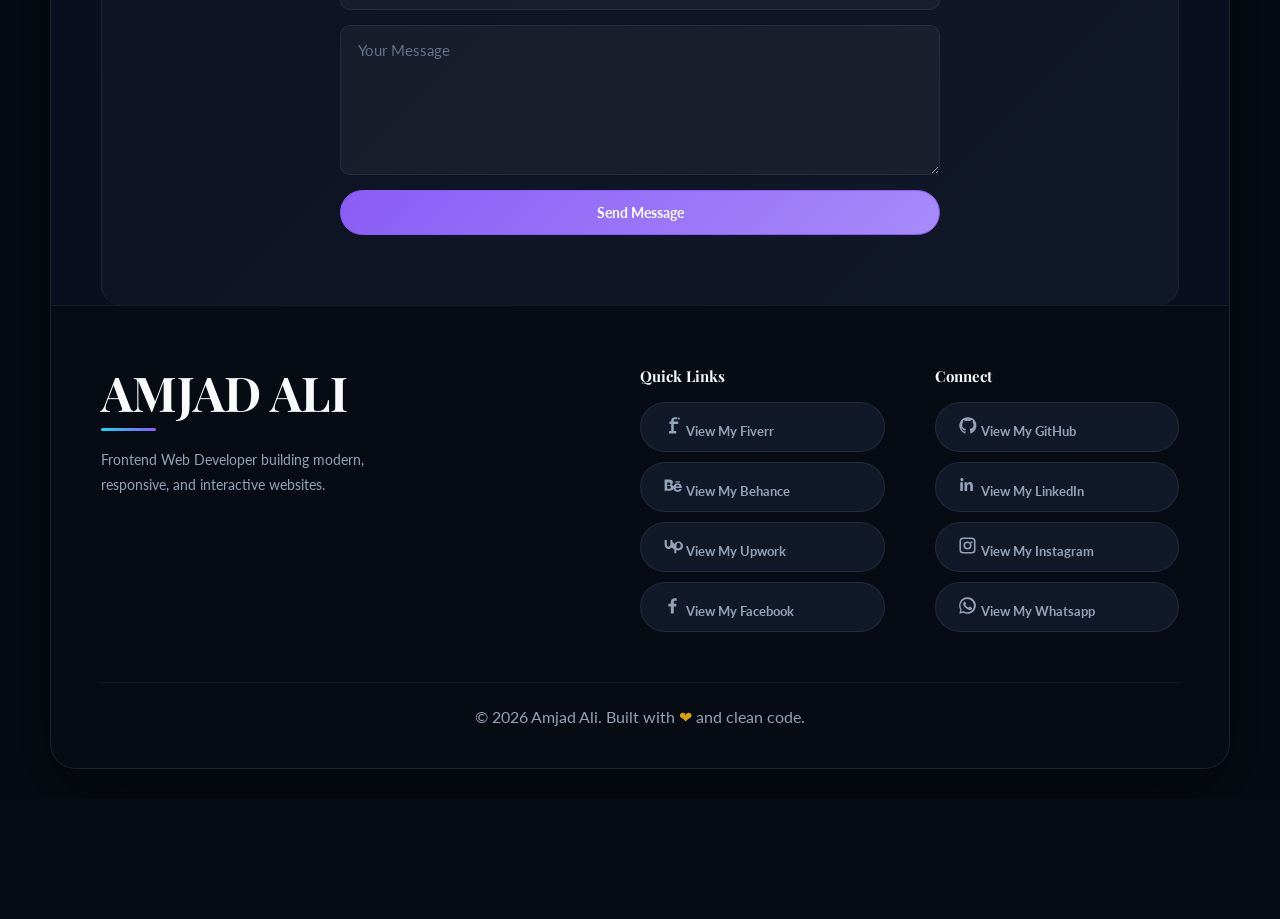
==== commit b8076d06: "second updation" ====
--- a/index.html
+++ b/index.html
@@ -113,7 +113,7 @@
                 <div class="hero-left">
                     <div class="oval-frame">
                         <!-- REPLACE 'portrait.jpg' WITH YOUR PHOTO -->
-                        <img src="Amjad Ali.jpg" alt="Amjad Ali">
+                        <img src="Amja.png" alt="Amjad Ali">
                     </div>
                 </div>
                 <div class="hero-right">
@@ -139,7 +139,7 @@
                 </div>
                 <div class="image-block">
                     <div class="oval-frame">
-                        <img src="Amjad Ali 2.png" alt="About Amjad Ali">
+                        <img src="Amjad.png" alt="About Amjad Ali">
                     </div>
                 </div>
             </div>
--- a/style.css
+++ b/style.css
@@ -1,246 +1,212 @@
-/* --- RESET & BASIC --- */
-* { box-sizing: border-box; margin: 0; padding: 0; scroll-behavior: smooth; }
+/* =========================================================
+   AMJAD — PREMIUM WEB DEVELOPER PORTFOLIO
+   COLOR SYSTEM
+   Deep Navy    #0B1120
+   Navy         #111827
+   Cyan         #22D3EE
+   Violet       #8B5CF6
+   White        #F8FAFC
+   Muted        #94A3B8
+========================================================= */
+
+
+/* =========================================================
+   01. RESET
+========================================================= */
+
+* {
+    margin: 0;
+    padding: 0;
+    box-sizing: border-box;
+    scroll-behavior: smooth;
+}
+
+html {
+    scroll-behavior: smooth;
+}
+
 body {
-    background-color: #ffffff;
-    font-family: 'Lato', sans-serif;
-    color: #5bed12;
-}
-
-/* --- WRAPPER (Clean white card) --- */
+    min-height: 100vh;
+    background: #070B14;
+    color: #F8FAFC;
+    font-family: "Lato", sans-serif;
+    overflow-x: hidden;
+}
+
+
+/* =========================================================
+   02. GLOBAL
+========================================================= */
+
+a {
+    text-decoration: none;
+}
+
+button,
+input,
+textarea {
+    font-family: inherit;
+}
+
+::selection {
+    background: #22D3EE;
+    color: #070B14;
+}
+
+::-webkit-scrollbar {
+    width: 8px;
+}
+
+::-webkit-scrollbar-track {
+    background: #070B14;
+}
+
+::-webkit-scrollbar-thumb {
+    background: linear-gradient(
+        180deg,
+        #22D3EE,
+        #8B5CF6
+    );
+    border-radius: 20px;
+}
+/* =========================================================
+   MOVE COMPLETE WEBSITE
+========================================================= */
+
 .portfolio-wrapper {
+    margin-top: -150px !important;
+}
+
+/* =========================================================
+   03. PORTFOLIO WRAPPER
+========================================================= */
+
+.portfolio-wrapper {
+    position: relative;
     width: 100%;
-    max-width: 1100px;
+    max-width: 1180px;
     margin: 30px auto;
-    background-color: #f9f9f9;
-    border-radius: 24px;
-    padding: 30px 50px 0 50px; /* No bottom padding, footer touches edge */
-    box-shadow: 0 25px 50px rgba(0,0,0,0.1);
-    overflow: hidden; /* Keeps rounded corners clean */
-}
-.whatsapp-btn {
-    display: inline-flex;
-    align-items: center;
-    justify-content: center;
-    gap: 10px;
-
-    padding: 13px 24px;
-
-    background: #e4768a;
-    color: #ffffff;
-
-    text-decoration: none;
-    font-size: 15px;
-    font-weight: 700;
-
-    border-radius: 50px;
-
-    transition: all 0.3s ease;
-}
-
-.whatsapp-btn:hover {
-    background: #1ebe5d;
-    transform: translateY(-3px);
-    box-shadow: 0 10px 25px rgba(37, 211, 102, 0.30);
-}
-.upwork-btn {
-    display: inline-flex;
-    align-items: center;
-    gap: 10px;
-    padding: 12px 22px;
-    background: #e4768a;
-    color: #fff;
-    text-decoration: none;
-    border-radius: 10px;
-    font-weight: 600;
-    transition: all 0.3s ease;
-}
-
-.upwork-btn {
-    display: inline-flex;
-    align-items: center;
-    justify-content: center;
-    gap: 10px;
-
-    padding: 13px 24px;
-
-    background: #e4768a;
-    color: #ffffff;
-
-    text-decoration: none;
-    font-size: 15px;
-    font-weight: 700;
-
-    border-radius: 50px;
-
-    transition: all 0.3s ease;
-}
-
-.upwork-logo {
-    width: 22px;
-    height: 22px;
-    fill: currentColor;
-}
-
-.upwork-btn:hover {
-    transform: translateY(-3px);
-    background: #108a00;
-    box-shadow: 0 10px 25px rgba(20, 168, 0, 0.30);
-}
-
-.fiverr-btn {
-    display: inline-flex;
-    align-items: center;
-    justify-content: center;
-    gap: 10px;
-
-    padding: 13px 24px;
-
-    background: #e4768a;
-    color: #ffffff;
-
-    text-decoration: none;
-    font-size: 15px;
-    font-weight: 700;
-
-    border-radius: 50px;
-
-    transition: all 0.3s ease;
-}
-
-.fiverr-logo {
-    width: 22px;
-    height: 22px;
-    fill: currentColor;
-}
-
-.fiverr-btn:hover {
-    transform: translateY(-3px);
-    background: #76e4dd;
-    box-shadow: 0 10px 25px rgba(29, 191, 115, 0.30);
-}
-.behance-btn {
-    display: inline-flex;
-    align-items: center;
-    justify-content: center;
-    gap: 10px;
-
-    padding: 13px 24px;
-
-    background: #e4768a;
-    color: #ffffff;
-
-    text-decoration: none;
-    font-size: 15px;
-    font-weight: 700;
-
-    border-radius: 50px;
-
-    transition: all 0.3s ease;
-}
-
-.behance-logo {
-    width: 22px;
-    height: 22px;
-    fill: currentColor;
-}
-
-.behance-btn:hover {
-    transform: translateY(-3px);
-    background: #e6e231;
-    box-shadow: 0 10px 25px rgba(23, 105, 255, 0.30);
-}
-.facebook-btn {
-    display: inline-flex;
-    align-items: center;
-    justify-content: center;
-    gap: 10px;
-
-    padding: 13px 24px;
-
-    background: #e4768a;
-    color: #ffffff;
-
-    text-decoration: none;
-    font-size: 15px;
-    font-weight: 700;
-
-    border-radius: 50px;
-
-    transition: all 0.3s ease;
-}
-
-.facebook-logo {
-    width: 22px;
-    height: 22px;
-    fill: currentColor;
-}
-
-.facebook-btn:hover {
-    transform: translateY(-3px);
-    background: #0d65d9;
-    box-shadow: 0 10px 25px rgba(24, 119, 242, 0.30);
-}
-.linkedin-btn,
-.github-btn,
-.instagram-btn {
-    display: inline-flex;
-    align-items: center;
-    justify-content: center;
-    gap: 10px;
-
-    padding: 13px 24px;
-
-    color: #fff;
-    text-decoration: none;
-    font-size: 15px;
-    font-weight: 700;
-
-    border-radius: 50px;
-    transition: all 0.3s ease;
-}
-
-.social-logo {
-    width: 22px;
-    height: 22px;
-    fill: currentColor;
-}
-
-/* LinkedIn */
-.linkedin-btn {
-    background: #e4768a;
-}
-
-.linkedin-btn:hover {
-    background: #084f96;
-    transform: translateY(-3px);
-    box-shadow: 0 10px 25px rgba(10, 102, 194, 0.3);
-}
-
-/* GitHub */
-.github-btn {
-    background: #e4768a;
-}
-
-.github-btn:hover {
-    background: #111418;
-    transform: translateY(-3px);
-    box-shadow: 0 10px 25px rgba(36, 41, 47, 0.3);
-}
-
-/* Instagram */
-.instagram-btn {
-    background: #e4768a;
-}
-
-.instagram-btn:hover {
-    background: #2ba466;
-    transform: translateY(-3px);
-    box-shadow: 0 10px 25px rgba(228, 64, 95, 0.3);
-}
-/* --- NAVIGATION --- */
-/* =========================================
-   SIMPLE PREMIUM NAVIGATION
-========================================= */
+    padding: 30px 50px 0;
+    background: rgba(11, 17, 32, 0.88);
+    border: 1px solid rgba(148, 163, 184, 0.12);
+    border-radius: 26px;
+    box-shadow:
+        0 30px 80px rgba(0, 0, 0, 0.45),
+        inset 0 1px 0 rgba(255,255,255,0.03);
+    overflow: hidden;
+
+}
+
+
+/* =========================================================
+   04. GLOBAL SECTION
+========================================================= */
+
+.section {
+    position: relative;
+    padding: 90px 0;
+    border-bottom: 1px solid rgba(148, 163, 184, 0.10);
+}
+
+.section:last-of-type {
+    border-bottom: none;
+}
+
+.bg-light {
+    background:
+        linear-gradient(
+            135deg,
+            rgba(17, 24, 39, 0.95),
+            rgba(11, 17, 32, 0.95)
+        );
+    border: 1px solid rgba(148, 163, 184, 0.10);
+    border-radius: 22px;
+    padding: 70px 40px;
+    margin-bottom: 40px;
+}
+
+.section-header {
+    text-align: center;
+    max-width: 720px;
+    margin: 0 auto 55px;
+}
+
+
+/* =========================================================
+   05. TYPOGRAPHY
+========================================================= */
+
+h1,
+h2,
+h3,
+h4 {
+    font-family: "Playfair Display", serif;
+}
+
+h1 {
+    font-size: clamp(48px, 7vw, 76px);
+    line-height: 0.95;
+    margin-bottom: 22px;
+    letter-spacing: -1.5px;
+}
+
+h2 {
+    position: relative;
+    display: inline-block;
+    margin-bottom: 28px;
+    color: #F8FAFC;
+    font-size: clamp(34px, 5vw, 48px);
+    line-height: 1.1;
+}
+
+h2::after {
+    content: "";
+    position: absolute;
+    left: 0;
+    bottom: -12px;
+    width: 55px;
+    height: 3px;
+    border-radius: 20px;
+    background: linear-gradient(
+        90deg,
+        #22D3EE,
+        #8B5CF6
+    );
+}
+
+.section-header h2::after {
+    left: 50%;
+    transform: translateX(-50%);
+}
+
+p {
+    color: #94A3B8;
+    font-size: 16px;
+    line-height: 1.8;
+    margin-bottom: 16px;
+}
+
+
+/* =========================================================
+   06. BRAND COLORS
+========================================================= */
+
+.text-green {
+    color: #22D3EE;
+}
+
+.text-yellow {
+    color: #8B5CF6;
+}
+
+.text-black {
+    color: #F8FAFC;
+}
+
+
+/* =========================================================
+   07. NAVIGATION
+========================================================= */
 
 .main-nav {
     position: fixed;
@@ -248,397 +214,1609 @@
     left: 0;
     width: 100%;
     z-index: 1000;
-    margin-top: -15px;
-
-    padding: 16px 25px;
-
+    padding: 14px 25px;
     background: transparent;
 }
 
-
-/* =========================================
-   SIMPLE PREMIUM NAVIGATION
-   WHITE + GREEN + YELLOW
-========================================= */
-
-.main-nav {
-  background-color: black;
-    position: fixed;
-    top: 0;
-    left: 0;
-
-    width: 100%;
-    z-index: 1000;
-
-    padding: 14px 25px;
-
-    background: transparent;
-}
-
-
-/* =========================================
-   NAV CONTAINER
-========================================= */
-
 .nav-container {
-    max-width: 1180px;
-    height: 62px;
-
-    margin: 0 15px;
+    max-width: 1120px;
+    height: 64px;
+    margin: 0 auto;
     padding: 0 22px;
 
     display: flex;
     align-items: center;
 
-    background: black;
-
-    border: none;
+    background: rgba(11, 17, 32, 0.82);
+    backdrop-filter: blur(18px);
+    -webkit-backdrop-filter: blur(18px);
+
+    border: 1px solid rgba(148, 163, 184, 0.14);
     border-radius: 50px;
 
-    box-shadow: none;
-    
-}
-
-
-/* =========================================
-   LOGO — AMJAD A
-========================================= */
+    box-shadow:
+        0 12px 35px rgba(0,0,0,0.30),
+        inset 0 1px 0 rgba(255,255,255,0.04);
+}
+
+
+/* =========================================================
+   08. NAV LOGO
+========================================================= */
 
 .nav-logo {
     display: flex;
     align-items: center;
-
-    text-decoration: none;
-
     flex-shrink: 0;
 }
 
 .logo-name {
     font-family: "Playfair Display", serif;
-
     font-size: 25px;
     font-weight: 700;
-
     letter-spacing: 1px;
-
-    color: #20ad5c;
-
-    transition: color 0.3s ease;
-
-    margin-left: 40px;
+    color: #22D3EE;
+    transition: 0.3s ease;
 }
 
 .logo-dot {
     font-family: "Playfair Display", serif;
-
-    font-size: 25px;
+    font-size: 28px;
     font-weight: 700;
-
-    color: #e4c400;
-
-    margin-left: 10px;
-
-    transition: color 0.3s ease;
+    color: #8B5CF6;
+    margin-left: 3px;
+    transition: 0.3s ease;
 }
 
 .nav-logo:hover .logo-name {
-    color: #e4c400;
+    color: #8B5CF6;
 }
 
 .nav-logo:hover .logo-dot {
-    color: #20ad5c;
-}
-
-
-/* =========================================
-   DESKTOP NAVIGATION
-========================================= */
+    color: #22D3EE;
+}
+
+
+/* =========================================================
+   09. NAV MENU
+========================================================= */
 
 .nav-menu {
     display: flex;
     align-items: center;
-
-    gap: 10px;
-
+    gap: 20px;
     margin-left: auto;
-    margin-right: 20px;
-}
-
-
-/* =========================================
-   NAV LINKS
-========================================= */
+    margin-right: 22px;
+}
 
 .nav-link {
     position: relative;
-
-    padding: 7px 2px;
-
-    color: #555555;
-
-    font-family: "Lato", sans-serif;
-
+    padding: 8px 2px;
+    color: #CBD5E1;
     font-size: 12px;
     font-weight: 700;
-
-    text-decoration: none;
-
-    transition: all 0.25s ease;
-}
-
-
-/* Yellow underline */
+    transition: 0.3s ease;
+}
 
 .nav-link::after {
     content: "";
-
     position: absolute;
-
     left: 50%;
     bottom: 0;
-
     width: 0;
     height: 2px;
-
-    background: #e4c400;
-
     border-radius: 10px;
-
+    background: #22D3EE;
     transform: translateX(-50%);
-
-    transition: width 0.25s ease;
-}
-
-
-/* Hover */
+    transition: width 0.3s ease;
+}
 
 .nav-link:hover {
-    color: #20ad5c;
-
-    transform: translateY(-1px);
-}
-
-.nav-link:hover::after {
-    width: 100%;
-}
-
-
-/* Active */
-
-.nav-link.active {
-    color: #20ad5c;
-}
-
+    color: #22D3EE;
+}
+
+.nav-link:hover::after,
 .nav-link.active::after {
     width: 100%;
 }
 
-
-/* =========================================
-   LET'S TALK BUTTON
-========================================= */
+.nav-link.active {
+    color: #22D3EE;
+}
+
+
+/* =========================================================
+   10. LET'S TALK
+========================================================= */
 
 .nav-talk {
-    height: 36px;
-
-    padding: 0 15px;
+    height: 39px;
+    padding: 0 17px;
 
     display: flex;
     align-items: center;
     justify-content: center;
-
-    gap: 6px;
-
-    background: #20ad5c;
+    gap: 7px;
+
+    background: linear-gradient(
+        135deg,
+        #22D3EE,
+        #8B5CF6
+    );
 
     color: #ffffff;
-
-    border: 1px solid #20ad5c;
-
-    border-radius: 20px;
-
-    font-family: "Lato", sans-serif;
+    border-radius: 30px;
 
     font-size: 11px;
     font-weight: 700;
 
-    text-decoration: none;
-
     white-space: nowrap;
 
-    transition: all 0.3s ease;
+    box-shadow:
+        0 8px 20px rgba(34,211,238,0.15);
+
+    transition: 0.3s ease;
 }
 
 .nav-talk span {
-    color: #ffe000;
-
-    font-size: 14px;
-
-    transition: transform 0.3s ease;
+    font-size: 15px;
+    transition: 0.3s ease;
 }
 
 .nav-talk:hover {
-    background: #e4c400;
-
-    border-color: #e4c400;
-
-    color: #ffffff;
-
     transform: translateY(-2px);
-
     box-shadow:
-        0 7px 16px rgba(228, 196, 0, 0.20);
+        0 12px 28px rgba(139,92,246,0.30);
 }
 
 .nav-talk:hover span {
-    color: #ffffff;
-
-    transform: translate(2px, -2px);
-}
-
-
-/* =========================================
-   MOBILE MENU BUTTON
-========================================= */
+    transform: translate(2px,-2px);
+}
+
+
+/* =========================================================
+   11. MOBILE MENU BUTTON
+========================================================= */
 
 .menu-toggle {
     display: none;
 
-    width: 39px;
-    height: 39px;
+    width: 40px;
+    height: 40px;
 
     padding: 8px;
 
-    background: transparent;
-
-    border: 1px solid #20ad5c;
-
-    border-radius: 8px;
+    background: rgba(17,24,39,0.8);
+
+    border: 1px solid rgba(34,211,238,0.35);
+    border-radius: 10px;
 
     cursor: pointer;
 }
 
 .menu-toggle span {
     display: block;
-
     width: 100%;
     height: 2px;
-
     margin: 5px 0;
-
-    background: #20ad5c;
-
+    background: #22D3EE;
     border-radius: 10px;
-
-    transition: all 0.3s ease;
+    transition: 0.3s ease;
 }
 
 .menu-toggle:hover {
-    border-color: #e4c400;
+    border-color: #8B5CF6;
 }
 
 .menu-toggle:hover span {
-    background: #e4c400;
-}
-
-
-/* =========================================
-   MOBILE MENU
-========================================= */
+    background: #8B5CF6;
+}
+
+
+/* =========================================================
+   12. MOBILE MENU
+========================================================= */
 
 .mobile-menu {
     display: none;
 
-    max-width: 1180px;
-
-    margin: 5px auto 0;
-
-    padding: 10px;
-
-    background: #ffffff;
-
-    border: 1px solid #eeeeee;
-
-    border-radius: 10px;
-
-    box-shadow:
-        0 8px 20px rgba(0, 0, 0, 0.07);
+    max-width: 1120px;
+    margin: 7px auto 0;
+    padding: 12px;
+
+    background: rgba(11,17,32,0.95);
+    backdrop-filter: blur(20px);
+
+    border: 1px solid rgba(148,163,184,0.15);
+    border-radius: 18px;
+
+    box-shadow: 0 20px 40px rgba(0,0,0,0.35);
 }
 
 .mobile-menu a {
     display: block;
-
-    padding: 11px 13px;
-
-    color: #444444;
-
-    font-family: "Lato", sans-serif;
+    padding: 12px 14px;
+
+    color: #CBD5E1;
 
     font-size: 13px;
     font-weight: 700;
 
-    text-decoration: none;
-
-    border-radius: 7px;
-
-    transition: all 0.25s ease;
+    border-radius: 10px;
+
+    transition: 0.3s ease;
 }
 
 .mobile-menu a:hover {
-    background: #f5f9e8;
-
-    color: #20ad5c;
-}
-
-
-/* Mobile Let's Talk */
+    background: rgba(34,211,238,0.08);
+    color: #22D3EE;
+}
 
 .mobile-menu a:last-child {
-    margin-top: 5px;
-
+    margin-top: 8px;
     text-align: center;
 
-    background: #20ad5c;
-
     color: #ffffff;
-}
-
-.mobile-menu a:last-child:hover {
-    background: #e4c400;
-
+
+    background: linear-gradient(
+        135deg,
+        #22D3EE,
+        #8B5CF6
+    );
+}
+
+
+/* =========================================================
+   13. HERO
+========================================================= */
+
+.hero-content {
+    display: flex;
+    align-items: center;
+    justify-content: space-between;
+    gap: 60px;
+    min-height: 650px;
+}
+
+.hero-left {
+    flex: 0 0 38%;
+    display: flex;
+    justify-content: center;
+}
+
+.hero-right {
+    flex: 1;
+}
+
+.hero-right p {
+    max-width: 540px;
+    font-size: 18px;
+    margin: 20px 0;
+}
+
+.subtitle {
+    color: #94A3B8;
+}
+
+.hero-buttons {
+    display: flex;
+    gap: 14px;
+    margin-top: 28px;
+    flex-wrap: wrap;
+}
+
+
+/* =========================================================
+   14. BUTTONS
+========================================================= */
+
+.btn {
+    position: relative;
+    display: inline-flex;
+    align-items: center;
+    justify-content: center;
+
+    padding: 13px 28px;
+
+    border-radius: 30px;
+
+    font-size: 14px;
+    font-weight: 700;
+
+    overflow: hidden;
+
+    transition: 0.3s ease;
+}
+
+.btn::before {
+    content: "";
+    position: absolute;
+    top: 0;
+    left: -100%;
+    width: 70%;
+    height: 100%;
+
+    background: rgba(255,255,255,0.18);
+
+    transform: skewX(-20deg);
+
+    transition: 0.5s ease;
+}
+
+.btn:hover::before {
+    left: 140%;
+}
+
+.btn-primary {
+    color: #07111F;
+
+    background: linear-gradient(
+        135deg,
+        #22D3EE,
+        #67E8F9
+    );
+
+    border: 1px solid #22D3EE;
+
+    box-shadow:
+        0 10px 30px rgba(34,211,238,0.20);
+}
+
+.btn-primary:hover {
+    transform: translateY(-3px);
+    box-shadow:
+        0 15px 35px rgba(34,211,238,0.30);
+}
+
+.btn-secondary {
     color: #ffffff;
-}
-
-
-/* =========================================
-   TABLET
-========================================= */
-
-@media (max-width: 1050px) {
-
-    .nav-container {
-        padding: 0 18px;
+
+    background: linear-gradient(
+        135deg,
+        #8B5CF6,
+        #A78BFA
+    );
+
+    border: 1px solid #8B5CF6;
+}
+
+.btn-secondary:hover {
+    transform: translateY(-3px);
+    box-shadow:
+        0 15px 35px rgba(139,92,246,0.30);
+}
+
+.btn-outline {
+    color: #22D3EE;
+    background: transparent;
+    border: 1px solid rgba(34,211,238,0.55);
+}
+
+.btn-outline:hover {
+    color: #07111F;
+    background: #22D3EE;
+    transform: translateY(-3px);
+}
+
+.btn-small {
+    padding: 9px 18px;
+    font-size: 12px;
+}
+
+.full-width {
+    width: 100%;
+}
+
+
+/* =========================================================
+   15. OVAL IMAGE
+========================================================= */
+
+.oval-frame {
+    position: relative;
+
+    width: 300px;
+    height: 340px;
+
+    border-radius: 50% / 40%;
+
+    padding: 5px;
+
+    background: linear-gradient(
+        135deg,
+        #22D3EE,
+        #8B5CF6,
+        #22D3EE
+    );
+
+    box-shadow:
+        0 0 45px rgba(34,211,238,0.15);
+
+    overflow: hidden;
+
+    animation: imageFloat 6s ease-in-out infinite;
+}
+
+.oval-frame::before {
+    content: "";
+    position: absolute;
+    inset: 8px;
+
+    border-radius: inherit;
+
+    border: 1px solid rgba(255,255,255,0.15);
+
+    pointer-events: none;
+    z-index: 2;
+}
+
+.oval-frame img {
+    width: 100%;
+    height: 100%;
+    object-fit: cover;
+
+    border-radius: inherit;
+
+    display: block;
+}
+
+.small-frame {
+    width: 180px;
+    height: 200px;
+    margin: 0 auto;
+}
+
+@keyframes imageFloat {
+    0%,
+    100% {
+        transform: translateY(0);
+    }
+
+    50% {
+        transform: translateY(-10px);
+    }
+}
+
+
+/* =========================================================
+   16. SPLIT LAYOUT
+========================================================= */
+
+.split-layout {
+    display: flex;
+    align-items: center;
+    gap: 60px;
+}
+
+.text-block {
+    flex: 1;
+}
+
+.image-block {
+    flex: 0 0 40%;
+    display: flex;
+    justify-content: center;
+}
+
+
+/* =========================================================
+   17. GRIDS
+========================================================= */
+
+.grid-3 {
+    display: grid;
+    grid-template-columns: repeat(3, 1fr);
+    gap: 24px;
+}
+
+.grid-2 {
+    display: grid;
+    grid-template-columns: repeat(2, 1fr);
+    gap: 28px;
+}
+
+
+/* =========================================================
+   18. PREMIUM CARDS
+========================================================= */
+
+.service-card,
+.skill-category,
+.project-card,
+.step-card,
+.benefits-list li,
+.education-card,
+.stat-item {
+    background:
+        linear-gradient(
+            145deg,
+            rgba(17,24,39,0.95),
+            rgba(11,17,32,0.95)
+        );
+
+    border: 1px solid rgba(148,163,184,0.12);
+
+    box-shadow:
+        0 15px 40px rgba(0,0,0,0.20),
+        inset 0 1px 0 rgba(255,255,255,0.025);
+}
+
+
+/* =========================================================
+   19. SERVICES
+========================================================= */
+
+.service-card {
+    position: relative;
+
+    padding: 30px;
+
+    border-radius: 18px;
+
+    border-top: 2px solid #22D3EE;
+
+    overflow: hidden;
+
+    transition: 0.35s ease;
+}
+
+.service-card::after {
+    content: "";
+
+    position: absolute;
+
+    width: 100px;
+    height: 100px;
+
+    right: -40px;
+    bottom: -40px;
+
+    border-radius: 50%;
+
+    background: #8B5CF6;
+
+    filter: blur(45px);
+
+    opacity: 0.12;
+}
+
+.service-card:hover {
+    transform: translateY(-8px);
+
+    border-color: rgba(34,211,238,0.35);
+
+    box-shadow:
+        0 20px 50px rgba(0,0,0,0.30),
+        0 0 30px rgba(34,211,238,0.07);
+}
+
+
+/* =========================================================
+   20. SKILLS
+========================================================= */
+
+.skills-container {
+    display: flex;
+    gap: 25px;
+    justify-content: center;
+    flex-wrap: wrap;
+}
+
+.skill-category {
+    position: relative;
+
+    padding: 28px;
+
+    border-radius: 18px;
+
+    flex: 1;
+    min-width: 250px;
+
+    text-align: center;
+
+    transition: 0.3s ease;
+}
+
+.skill-category:hover {
+    transform: translateY(-6px);
+    border-color: rgba(139,92,246,0.35);
+}
+
+.skill-tags {
+    display: flex;
+    flex-wrap: wrap;
+    justify-content: center;
+
+    gap: 9px;
+
+    margin-top: 18px;
+}
+
+.skill-tags span {
+    padding: 8px 15px;
+
+    border-radius: 30px;
+
+    background: rgba(34,211,238,0.07);
+
+    border: 1px solid rgba(34,211,238,0.16);
+
+    color: #67E8F9;
+
+    font-size: 12px;
+    font-weight: 700;
+
+    transition: 0.3s ease;
+}
+
+.skill-tags span:hover {
+    background: #22D3EE;
+    color: #07111F;
+
+    transform: translateY(-2px);
+}
+
+
+/* =========================================================
+   21. PROJECTS
+========================================================= */
+
+.project-card {
+    position: relative;
+
+    padding: 30px;
+
+    border-radius: 18px;
+
+    text-align: center;
+
+    overflow: hidden;
+
+    transition: 0.35s ease;
+}
+
+.project-card::before {
+    content: "";
+
+    position: absolute;
+
+    inset: 0;
+
+    background:
+        linear-gradient(
+            135deg,
+            rgba(34,211,238,0.06),
+            transparent,
+            rgba(139,92,246,0.06)
+        );
+
+    opacity: 0;
+
+    transition: 0.35s ease;
+}
+
+.project-card:hover {
+    transform: translateY(-8px);
+
+    border-color: rgba(34,211,238,0.30);
+
+    box-shadow:
+        0 20px 50px rgba(0,0,0,0.30);
+}
+
+.project-card:hover::before {
+    opacity: 1;
+}
+
+.project-links {
+    position: relative;
+
+    display: flex;
+    justify-content: center;
+
+    gap: 10px;
+
+    flex-wrap: wrap;
+
+    margin-top: 20px;
+}
+
+
+/* =========================================================
+   22. WHY ME
+========================================================= */
+
+.benefits-list {
+    display: grid;
+
+    grid-template-columns: repeat(4, 1fr);
+
+    gap: 15px;
+
+    list-style: none;
+}
+
+.benefits-list li {
+    padding: 20px 14px;
+
+    border-radius: 14px;
+
+    text-align: center;
+
+    color: #67E8F9;
+
+    font-size: 14px;
+
+    transition: 0.3s ease;
+}
+
+.benefits-list li:hover {
+    transform: translateY(-5px);
+
+    color: #ffffff;
+
+    border-color: #22D3EE;
+
+    background:
+        linear-gradient(
+            135deg,
+            rgba(34,211,238,0.10),
+            rgba(139,92,246,0.10)
+        );
+}
+
+
+/* =========================================================
+   23. PROCESS
+========================================================= */
+
+.process-grid {
+    display: grid;
+
+    grid-template-columns: repeat(2, 1fr);
+
+    gap: 25px;
+}
+
+.full-width {
+    grid-column: span 2;
+}
+
+.step-card {
+    position: relative;
+
+    padding: 30px;
+
+    border-radius: 18px;
+
+    text-align: center;
+
+    border-bottom: 3px solid #22D3EE;
+
+    transition: 0.3s ease;
+}
+
+.step-card:hover {
+    transform: translateY(-6px);
+
+    border-bottom-color: #8B5CF6;
+
+    box-shadow:
+        0 20px 40px rgba(0,0,0,0.30);
+}
+
+.step-number {
+    font-size: 38px;
+
+    font-weight: bold;
+
+    color: #22D3EE;
+
+    opacity: 0.55;
+
+    margin-bottom: 12px;
+
+    font-family: "Playfair Display", serif;
+}
+
+
+/* =========================================================
+   24. STATS
+========================================================= */
+
+.stats-section {
+    background:
+        linear-gradient(
+            135deg,
+            rgba(17,24,39,0.95),
+            rgba(11,17,32,0.95)
+        );
+
+    border-radius: 20px;
+
+    margin-bottom: 40px;
+
+    border: 1px solid rgba(148,163,184,0.12);
+}
+
+.stats-grid {
+    display: grid;
+
+    grid-template-columns: repeat(4, 1fr);
+
+    gap: 18px;
+
+    text-align: center;
+}
+
+.stat-item {
+    padding: 25px;
+
+    border-radius: 16px;
+
+    transition: 0.3s ease;
+}
+
+.stat-item:hover {
+    transform: translateY(-5px);
+    border-color: rgba(34,211,238,0.30);
+}
+
+.stat-number {
+    display: block;
+
+    font-size: 48px;
+
+    font-weight: bold;
+
+    font-family: "Playfair Display", serif;
+
+    background:
+        linear-gradient(
+            135deg,
+            #22D3EE,
+            #8B5CF6
+        );
+
+    -webkit-background-clip: text;
+    background-clip: text;
+
+    color: transparent;
+
+    margin-bottom: 5px;
+}
+
+.stat-item p {
+    color: #94A3B8;
+
+    font-weight: 600;
+
+    margin: 0;
+}
+
+
+/* =========================================================
+   25. EDUCATION
+========================================================= */
+
+.education-section {
+    background: transparent;
+    padding: 90px 20px;
+    color: #F8FAFC;
+}
+
+.education-heading {
+    text-align: center;
+    margin-bottom: 55px;
+}
+
+.education-heading h2 {
+    color: #F8FAFC;
+}
+
+.education-heading p {
+    color: #94A3B8;
+}
+
+.heading-line {
+    width: 75px;
+    height: 3px;
+
+    margin: 14px auto;
+
+    border-radius: 20px;
+
+    background:
+        linear-gradient(
+            90deg,
+            #22D3EE,
+            #8B5CF6
+        );
+}
+
+.education-grid {
+    display: grid;
+
+    grid-template-columns: repeat(3, 340px);
+
+    gap: 30px;
+
+    justify-content: center;
+}
+
+.education-card {
+    width: 340px;
+    height: 190px;
+
+    position: relative;
+
+    padding: 20px 24px;
+
+    border-radius: 16px;
+
+    overflow: hidden;
+
+    border-top: 3px solid #22D3EE;
+
+    transition: 0.35s ease;
+}
+
+.education-card:hover {
+    transform: translateY(-7px);
+
+    border-top-color: #8B5CF6;
+
+    box-shadow:
+        0 20px 45px rgba(0,0,0,0.30);
+}
+
+.education-title {
+    display: flex;
+
+    align-items: center;
+
+    gap: 11px;
+
+    margin-bottom: 6px;
+
+    padding-right: 35px;
+}
+
+.education-icon {
+    width: 38px;
+    height: 38px;
+
+    flex-shrink: 0;
+
+    display: flex;
+
+    align-items: center;
+    justify-content: center;
+
+    background: rgba(34,211,238,0.08);
+
+    border: 1px solid rgba(34,211,238,0.15);
+
+    border-radius: 10px;
+
+    color: #22D3EE;
+
+    font-size: 17px;
+}
+
+.education-title h3 {
+    color: #F8FAFC;
+
+    font-family: "Lato", sans-serif;
+
+    font-size: 18px;
+}
+
+.education-subtitle {
+    margin-bottom: 6px;
+
+    color: #A78BFA;
+
+    font-size: 13px;
+
+    font-weight: 700;
+}
+
+.education-description {
+    max-width: 280px;
+
+    color: #94A3B8;
+
+    font-size: 11px;
+
+    line-height: 1.5;
+}
+
+.education-bottom {
+    position: absolute;
+
+    left: 24px;
+    right: 24px;
+    bottom: 13px;
+
+    display: flex;
+
+    align-items: center;
+    justify-content: space-between;
+
+    padding-top: 7px;
+
+    border-top: 1px solid rgba(148,163,184,0.10);
+}
+
+.education-bottom > span:first-child {
+    padding: 4px 8px;
+
+    background: rgba(34,211,238,0.08);
+
+    color: #67E8F9;
+
+    border-radius: 15px;
+
+    font-size: 9px;
+
+    font-weight: 700;
+}
+
+.education-bottom strong {
+    color: #A78BFA;
+
+    font-size: 11px;
+}
+
+.education-bottom.tags {
+    justify-content: flex-start;
+
+    gap: 6px;
+
+    border-top: none;
+
+    padding-top: 0;
+}
+
+.education-bottom.tags span {
+    padding: 4px 8px;
+
+    background: rgba(139,92,246,0.10);
+
+    color: #C4B5FD;
+
+    border-radius: 15px;
+
+    font-size: 9px;
+
+    font-weight: 700;
+}
+
+
+/* =========================================================
+   26. CONTACT
+========================================================= */
+
+.bg-dark {
+    background:
+        radial-gradient(
+            circle at top right,
+            rgba(139,92,246,0.12),
+            transparent 35%
+        ),
+        linear-gradient(
+            135deg,
+            #0B1120,
+            #111827
+        );
+
+    border: 1px solid rgba(148,163,184,0.12);
+
+    border-radius: 20px;
+
+    padding: 70px 40px;
+
+    margin-bottom: 0;
+
+    color: #F8FAFC;
+}
+
+.text-white-title {
+    color: #F8FAFC !important;
+}
+
+.text-white-title::after {
+    background:
+        linear-gradient(
+            90deg,
+            #22D3EE,
+            #8B5CF6
+        );
+}
+
+.text-white-p {
+    color: #94A3B8 !important;
+
+    text-align: center;
+
+    max-width: 600px;
+
+    margin: 15px auto 30px;
+}
+
+.contact-wrapper {
+    max-width: 600px;
+    margin: 0 auto;
+}
+
+.contact-form {
+    display: flex;
+    flex-direction: column;
+    gap: 15px;
+}
+
+.contact-form input,
+.contact-form textarea {
+    width: 100%;
+
+    padding: 15px 17px;
+
+    border: 1px solid rgba(148,163,184,0.12);
+
+    border-radius: 10px;
+
+    background: rgba(255,255,255,0.04);
+
+    color: #F8FAFC;
+
+    font-size: 15px;
+
+    outline: none;
+
+    transition: 0.3s ease;
+}
+
+.contact-form textarea {
+    min-height: 150px;
+    resize: vertical;
+}
+
+.contact-form input::placeholder,
+.contact-form textarea::placeholder {
+    color: #64748B;
+}
+
+.contact-form input:focus,
+.contact-form textarea:focus {
+    border-color: #22D3EE;
+
+    background: rgba(34,211,238,0.04);
+
+    box-shadow:
+        0 0 0 3px rgba(34,211,238,0.08);
+}
+
+
+/* =========================================================
+   27. SOCIAL BUTTONS
+========================================================= */
+
+.whatsapp-btn,
+.upwork-btn,
+.fiverr-btn,
+.behance-btn,
+.facebook-btn,
+.linkedin-btn,
+.github-btn,
+.instagram-btn {
+    display: inline-flex;
+
+    align-items: center;
+    justify-content: center;
+
+    gap: 9px;
+
+    padding: 12px 21px;
+
+    background: #111827;
+
+    color: #F8FAFC;
+
+    border: 1px solid rgba(148,163,184,0.14);
+
+    border-radius: 30px;
+
+    font-size: 13px;
+    font-weight: 700;
+
+    transition: 0.3s ease;
+}
+
+.whatsapp-btn:hover,
+.upwork-btn:hover,
+.fiverr-btn:hover,
+.behance-btn:hover,
+.facebook-btn:hover,
+.linkedin-btn:hover,
+.github-btn:hover,
+.instagram-btn:hover {
+    transform: translateY(-4px);
+
+    border-color: #22D3EE;
+
+    color: #22D3EE;
+
+    background: rgba(34,211,238,0.07);
+
+    box-shadow:
+        0 10px 25px rgba(34,211,238,0.12);
+}
+
+.upwork-logo,
+.fiverr-logo,
+.behance-logo,
+.facebook-logo,
+.social-logo {
+    width: 21px;
+    height: 21px;
+
+    fill: currentColor;
+}
+
+
+/* =========================================================
+   28. FOOTER
+========================================================= */
+
+.main-footer {
+    position: relative;
+
+    background: #070B14;
+
+    color: #ffffff;
+
+    padding: 60px 50px 20px;
+
+    margin: 0 -50px;
+
+    border-radius: 0 0 24px 24px;
+
+    border-top: 1px solid rgba(148,163,184,0.10);
+}
+
+.footer-grid {
+    display: grid;
+
+    grid-template-columns: 2fr 1fr 1fr;
+
+    gap: 50px;
+
+    max-width: 1100px;
+
+    margin: 0 auto;
+
+    padding-bottom: 40px;
+
+    border-bottom: 1px solid rgba(148,163,184,0.10);
+}
+
+.footer-brand h3 {
+    font-size: 24px;
+
+    color: #22D3EE;
+
+    margin-bottom: 10px;
+}
+
+.footer-brand p {
+    color: #94A3B8;
+
+    font-size: 14px;
+
+    max-width: 300px;
+}
+
+.footer-links h4,
+.footer-social h4 {
+    color: #F8FAFC;
+
+    font-size: 15px;
+
+    margin-bottom: 16px;
+}
+
+.footer-links a,
+.footer-social a {
+    display: block;
+
+    color: #94A3B8;
+
+    font-size: 13px;
+
+    margin-bottom: 10px;
+
+    transition: 0.3s ease;
+}
+
+.footer-links a:hover,
+.footer-social a:hover {
+    color: #22D3EE;
+
+    padding-left: 5px;
+}
+
+.footer-bottom {
+    text-align: center;
+
+    padding-top: 20px;
+
+    color: #64748B;
+
+    font-size: 12px;
+}
+
+
+/* =========================================================
+   29. ANIMATED BACKGROUND
+========================================================= */
+
+.animated-background {
+    position: fixed;
+
+    inset: 0;
+
+    width: 100%;
+    height: 100%;
+
+    overflow: hidden;
+
+    pointer-events: none;
+
+    z-index: -10;
+}
+
+.bg-orb {
+    position: absolute;
+
+    border-radius: 50%;
+
+    filter: blur(80px);
+
+    opacity: 0.16;
+
+    animation:
+        floatingOrb 14s ease-in-out infinite;
+}
+
+.orb-one {
+    width: 320px;
+    height: 320px;
+
+    background: #22D3EE;
+
+    top: 5%;
+    left: -100px;
+}
+
+.orb-two {
+    width: 280px;
+    height: 280px;
+
+    background: #8B5CF6;
+
+    top: 45%;
+    right: -100px;
+
+    animation-delay: -5s;
+}
+
+.orb-three {
+    width: 230px;
+    height: 230px;
+
+    background: #0EA5E9;
+
+    bottom: 5%;
+    left: 35%;
+
+    animation-delay: -9s;
+}
+
+.bg-glow {
+    position: absolute;
+
+    width: 200px;
+    height: 200px;
+
+    border-radius: 50%;
+
+    filter: blur(65px);
+
+    opacity: 0.10;
+
+    animation: softGlow 10s ease-in-out infinite;
+}
+
+.glow-one {
+    background: #22D3EE;
+
+    top: 25%;
+    left: 45%;
+}
+
+.glow-two {
+    background: #8B5CF6;
+
+    bottom: 20%;
+    right: 25%;
+
+    animation-delay: -4s;
+}
+
+
+/* =========================================================
+   30. BACKGROUND ANIMATION
+========================================================= */
+
+@keyframes floatingOrb {
+
+    0% {
+        transform:
+            translate3d(0,0,0)
+            scale(1);
+    }
+
+    25% {
+        transform:
+            translate3d(50px,-30px,0)
+            scale(1.08);
+    }
+
+    50% {
+        transform:
+            translate3d(-30px,40px,0)
+            scale(0.94);
+    }
+
+    75% {
+        transform:
+            translate3d(35px,20px,0)
+            scale(1.04);
+    }
+
+    100% {
+        transform:
+            translate3d(0,0,0)
+            scale(1);
+    }
+}
+
+@keyframes softGlow {
+
+    0% {
+        transform: scale(0.85);
+        opacity: 0.06;
+    }
+
+    50% {
+        transform: scale(1.25);
+        opacity: 0.16;
+    }
+
+    100% {
+        transform: scale(0.85);
+        opacity: 0.06;
+    }
+}
+
+
+/* =========================================================
+   31. SCROLL REVEAL
+========================================================= */
+
+.scroll-reveal {
+    opacity: 0;
+
+    transform: translateY(35px);
+
+    transition:
+        opacity 0.8s ease,
+        transform 0.8s ease;
+}
+
+.scroll-reveal.revealed {
+    opacity: 1;
+
+    transform: translateY(0);
+}
+
+
+/* =========================================================
+   32. SCROLL TOP
+========================================================= */
+
+.scroll-top {
+    position: fixed;
+
+    right: 25px;
+    bottom: 25px;
+
+    width: 44px;
+    height: 44px;
+
+    display: flex;
+    align-items: center;
+    justify-content: center;
+
+    border: 1px solid rgba(34,211,238,0.25);
+
+    border-radius: 50%;
+
+    background:
+        linear-gradient(
+            135deg,
+            #22D3EE,
+            #8B5CF6
+        );
+
+    color: #ffffff;
+
+    font-size: 19px;
+
+    cursor: pointer;
+
+    opacity: 0;
+    visibility: hidden;
+
+    transform: translateY(15px);
+
+    transition: 0.3s ease;
+
+    z-index: 999;
+}
+
+.scroll-top.show {
+    opacity: 1;
+
+    visibility: visible;
+
+    transform: translateY(0);
+}
+
+.scroll-top:hover {
+    transform: translateY(-5px);
+
+    box-shadow:
+        0 10px 30px rgba(34,211,238,0.25);
+}
+
+
+/* =========================================================
+   33. TABLET
+========================================================= */
+
+@media (max-width: 1100px) {
+
+    .portfolio-wrapper {
+        margin: 20px;
+        padding-left: 30px;
+        padding-right: 30px;
     }
 
     .nav-menu {
-        gap: 12px;
-
-        margin-right: 15px;
-    }
-
-    .nav-link {
-        font-size: 11px;
-    }
-
-    .nav-talk {
-        padding: 0 13px;
-    }
-}
-
-
-/* =========================================
-   MOBILE
-========================================= */
+        gap: 14px;
+    }
+
+    .education-grid {
+        grid-template-columns: repeat(2, 340px);
+    }
+}
+
+
+/* =========================================================
+   34. MOBILE NAVIGATION
+========================================================= */
 
 @media (max-width: 850px) {
 
@@ -648,8 +1826,7 @@
 
     .nav-container {
         height: 58px;
-
-        padding: 0 15px;
+        padding: 0 16px;
     }
 
     .nav-menu,
@@ -659,7 +1836,6 @@
 
     .menu-toggle {
         display: block;
-
         margin-left: auto;
     }
 
@@ -672,20 +1848,130 @@
     }
 
     .logo-dot {
-        font-size: 23px;
-    }
-}
-
-
-/* =========================================
-   SMALL MOBILE
-========================================= */
+        font-size: 24px;
+    }
+}
+
+
+/* =========================================================
+   35. MOBILE CONTENT
+========================================================= */
+
+@media (max-width: 768px) {
+
+    .portfolio-wrapper {
+        margin: 10px;
+        padding: 20px 20px 0;
+        border-radius: 20px;
+    }
+
+    .section {
+        padding: 65px 0;
+    }
+
+    .hero-content,
+    .split-layout {
+        flex-direction: column-reverse;
+        text-align: center;
+    }
+
+    .hero-content {
+        min-height: auto;
+        padding-top: 60px;
+    }
+
+    .hero-right p {
+        margin-left: auto;
+        margin-right: auto;
+        font-size: 16px;
+    }
+
+    .hero-buttons {
+        justify-content: center;
+    }
+
+    h1 {
+        font-size: 44px;
+    }
+
+    h2 {
+        font-size: 36px;
+    }
+
+    .hero-left {
+        width: 100%;
+    }
+
+    .oval-frame {
+        width: 220px;
+        height: 250px;
+    }
+
+    .grid-3,
+    .grid-2,
+    .process-grid,
+    .stats-grid,
+    .benefits-list {
+        grid-template-columns: 1fr;
+    }
+
+    .full-width {
+        grid-column: span 1;
+    }
+
+    .education-grid {
+        grid-template-columns: 340px;
+    }
+
+    .education-section {
+        padding: 65px 10px;
+    }
+
+    .bg-light,
+    .bg-dark {
+        padding: 45px 20px;
+    }
+
+    .footer-grid {
+        grid-template-columns: 1fr;
+        gap: 30px;
+        text-align: center;
+    }
+
+    .footer-brand p {
+        max-width: 100%;
+        margin: 0 auto;
+    }
+
+    .main-footer {
+        padding: 45px 20px 20px;
+        margin: 0 -20px;
+    }
+
+    .stat-number {
+        font-size: 40px;
+    }
+
+    .skills-container {
+        flex-direction: column;
+    }
+
+    .skill-category {
+        width: 100%;
+    }
+}
+
+
+/* =========================================================
+   36. SMALL MOBILE
+========================================================= */
 
 @media (max-width: 400px) {
 
-    .main-nav {
-        padding-left: 10px;
-        padding-right: 10px;
+    .portfolio-wrapper {
+        margin: 5px;
+        padding-left: 15px;
+        padding-right: 15px;
     }
 
     .nav-container {
@@ -699,834 +1985,64 @@
     .logo-dot {
         font-size: 22px;
     }
-}
-/* =========================================
-   EDUCATION & EXPERTISE
-========================================= */
-
-.education-section {
-    background: #f5f6f3;
-    padding: 90px 20px;
-    color: #111;
-}
-
-
-/* =========================================
-   HEADING
-========================================= */
-
-.education-heading {
-    text-align: center;
-    margin-bottom: 55px;
-}
-
-.education-heading h2 {
-    margin: 0;
-
-    font-family: "Playfair Display", serif;
-
-    font-size: 52px;
-
-    color: #e4c400;
-
-    line-height: 1.1;
-}
-
-.education-heading .heading-line {
-    width: 75px;
-    height: 4px;
-
-    background: #e4b900;
-
-    margin: 14px auto;
-
-    border-radius: 20px;
-}
-
-.education-heading p {
-    margin: 0;
-
-    color: #777;
-
-    font-size: 13px;
-}
-
-
-/* =========================================
-   GRID
-========================================= */
-
-.education-grid {
-    width: 100%;
-
-    display: grid;
-
-    grid-template-columns: repeat(3, 340px);
-
-    gap: 35px;
-
-    justify-content: center;
-
-    align-items: start;
-}
-
-
-/* =========================================
-   CARD
-========================================= */
-
-.education-card {
-    box-sizing: border-box;
-
-    width: 340px;
-    height: 190px;
-
-    position: relative;
-
-    background: #fff;
-
-    border-top: 5px solid #dba900;
-
-    border-radius: 16px;
-
-    padding: 20px 24px;
-
-    overflow: hidden;
-
-    box-shadow: 0 8px 20px rgba(0, 0, 0, 0.04);
-
-    transition:
-        transform 0.3s ease,
-        box-shadow 0.3s ease,
-        border-color 0.3s ease;
-}
-
-.education-card:hover {
-    transform: translateY(-6px);
-
-    border-top-color: #9fdc00;
-
-    box-shadow: 0 16px 32px rgba(0, 0, 0, 0.09);
-}
-
-
-/* =========================================
-   CARD NUMBER
-========================================= */
-
-.education-card .card-number {
-    position: absolute;
-
-    top: 15px;
-    right: 18px;
-
-    color: #d2d2d2;
-
-    font-size: 10px;
-
-    font-weight: 700;
-}
-
-
-/* =========================================
-   ICON + TITLE
-========================================= */
-
-.education-title {
-    display: flex;
-
-    align-items: center;
-
-    gap: 11px;
-
-    margin-bottom: 5px;
-
-    padding-right: 35px;
-}
-
-
-/* ICON */
-
-.education-icon {
-    width: 38px;
-    height: 38px;
-
-    flex-shrink: 0;
-
-    display: flex;
-
-    align-items: center;
-    justify-content: center;
-
-    background: #f2f8dc;
-
-    border-radius: 10px;
-
-    color: #45d900;
-
-    font-size: 17px;
-
-    font-weight: 700;
-}
-
-
-/* TITLE */
-
-.education-title h3 {
-    margin: 0;
-
-    color: #43df00;
-
-    font-family: "Lato", sans-serif;
-
-    font-size: 20px;
-
-    font-weight: 700;
-
-    line-height: 1.2;
-}
-
-
-/* =========================================
-   SUBTITLE
-========================================= */
-
-.education-subtitle {
-    margin: 0 0 7px 0;
-
-    color: #fed003;
-
-    font-size: 15px;
-
-    font-weight: 700;
-
-    line-height: 1.3;
-}
-
-
-/* =========================================
-   DESCRIPTION
-========================================= */
-
-.education-description {
-    margin: 0;
-
-    max-width: 280px;
-
-    color: #222;
-
-    font-size: 16px;
-
-    line-height: 1.45;
-}
-
-
-/* =========================================
-   BOTTOM AREA
-========================================= */
-
-.education-bottom {
-    position: absolute;
-
-    left: 24px;
-    right: 24px;
-
-    bottom: 13px;
-
-    display: flex;
-
-    align-items: center;
-
-    justify-content: space-between;
-
-    padding-top: 7px;
-
-    border-top: 1px solid #742323;
-}
-
-.education-bottom > span:first-child {
-    color: #888;
-
-    display: inline-block;
-
-    padding: 5px 8px;
-
-    background: #f1f7dc;
-
-    color: #4a9400;
-
-    border-radius: 15px;
-
-    font-size: 18px;
-
-    font-weight: 700;
-}
-
-.education-bottom strong {
-    color: #c89c00;
-
-    font-size: 18px;
-}
-
-
-/* =========================================
-   SKILL TAGS
-========================================= */
-
-.education-bottom.tags {
-    justify-content: flex-start;
-
-    gap: 6px;
-
-    border-top: none;
-
-    padding-top: 0;
-}
-
-.education-bottom.tags span {
-    display: inline-block;
-
-    padding: 5px 8px;
-
-    background: #f1f7dc;
-
-    color: #4a9400;
-
-    border-radius: 15px;
-
-    font-size: 18px;
-
-    font-weight: 700;
-}
-
-
-/* =========================================
-   TABLET
-========================================= */
-
-@media (max-width: 1150px) {
+
+    h1 {
+        font-size: 38px;
+    }
+
+    h2 {
+        font-size: 31px;
+    }
+
+    .oval-frame {
+        width: 190px;
+        height: 215px;
+    }
 
     .education-grid {
-        grid-template-columns: repeat(2, 340px);
-    }
-
-}
-
-
-/* =========================================
-   MOBILE
-========================================= */
-
-@media (max-width: 760px) {
-
-    .education-section {
-        padding: 70px 15px;
-    }
-
-    .education-grid {
-        grid-template-columns: 340px;
-    }
-
-}
-
-
-/* =========================================
-   SMALL MOBILE
-========================================= */
-
-@media (max-width: 380px) {
-
-    .education-grid {
-        grid-template-columns: 100%;
+        grid-template-columns: 1fr;
     }
 
     .education-card {
         width: 100%;
     }
 
-    .education-heading h2 {
-        font-size: 38px;
-    }
-
-}
-/* --- SECTIONS --- */
-.section { padding: 60px 0; border-bottom: 1px solid #f0f0f0; }
-.section:last-of-type { border-bottom: none; }
-.bg-light { background-color: #f9f9f9; border-radius: 16px; padding: 60px 40px; margin-bottom: 40px; border-bottom: none; }
-.section-header { text-align: center; max-width: 700px; margin: 0 auto 40px auto; }
-
-/* --- TYPOGRAPHY & COLORS --- */
-.text-green { color: #26af5f; } /* Brand Green */
-.text-yellow { color: #f6b309; } /* Brand Yellow */
-.text-black { color: #f4db1a; }
-
-h1 { font-family: 'Playfair Display', serif; font-size: 68px; line-height: 0.9; margin-bottom: 15px; }
-h2 { font-family: 'Playfair Display', serif; font-size: 38px; color: #f2df09; margin-bottom: 20px; position: relative; display: inline-block; }
-h2::after { content: ''; position: absolute; width: 50px; height: 4px; background-color: #ffb804; bottom: -10px; left: 0; }
-.section-header h2::after { left: 50%; transform: translateX(-50%); }
-
-p { color: #191515; line-height: 1.7; font-size: 16px; margin-bottom: 15px; }
-
-/* --- HERO --- */
-.hero-content { display: flex; align-items: center; justify-content: space-between; gap: 50px; }
-.hero-left { flex: 0 0 35%; display: flex; justify-content: center; }
-.hero-right { flex: 1; }
-.hero-right p { max-width: 500px; font-size: 18px; margin: 20px 0; }
-.hero-buttons { display: flex; gap: 15px; margin-top: 25px; flex-wrap: wrap; }
-
-/* --- BUTTONS --- */
-.btn {
-    text-decoration: none; display: inline-block; padding: 12px 28px; border-radius: 30px;
-    font-weight: 600; font-size: 15px; transition: 0.3s; text-align: center;
-}
-.btn-primary {
-    background-color: #1FAA59; color: #fff; border: 2px solid #1FAA59;
-}
-.btn-primary:hover { background-color: #168a47; border-color: #168a47; transform: translateY(-2px); box-shadow: 0 5px 15px rgba(31, 170, 89, 0.3); }
-.btn-secondary {
-    background-color: #D4A017; color: #fff; border: 2px solid #D4A017;
-}
-.btn-secondary:hover { background-color: #b88914; border-color: #b88914; transform: translateY(-2px); }
-.btn-outline { background: transparent; border: 2px solid #1FAA59; color: #1FAA59; }
-.btn-outline:hover { background: #1FAA59; color: #fff; }
-.btn-small { padding: 8px 18px; font-size: 13px; border-radius: 20px; }
-.full-width { width: 100%; }
-
-/* --- OVAL FRAME --- */
-.oval-frame {
-    width: 300px; height: 340px; border-radius: 50% / 40%; border: 14px solid #ebd90f;
-    box-shadow: 0 10px 20px rgba(0,0,0,0.08); overflow: hidden; display: flex;
-    align-items: center; justify-content: center; background-color: #ebd90f;
-}
-.oval-frame img { width: 110%; height: 110%; object-fit: cover; }
-.small-frame { width: 180px; height: 200px; margin: 0 auto; }
-
-/* --- SPLIT LAYOUT --- */
-.split-layout { display: flex; align-items: center; gap: 50px; }
-.text-block { flex: 1; }
-.image-block { flex: 0 0 40%; display: flex; justify-content: center; }
-
-/* --- GRIDS --- */
-.grid-3 { display: grid; grid-template-columns: repeat(3, 1fr); gap: 30px; }
-.grid-2 { display: grid; grid-template-columns: repeat(2, 1fr); gap: 40px; }
-
-/* --- SERVICES --- */
-.service-card { background: #fff; padding: 30px; border-radius: 12px; transition: 0.3s; border-top: 4px solid #D4A017; }
-.service-card:hover { transform: translateY(-5px); box-shadow:  10px 25px rgba(0,0,0,0.00); border-top: 4px solid #9fdc00; }
-
-/* --- SKILLS --- */
-.skills-container { display: flex; gap: 40px; justify-content: center; flex-wrap: wrap; }
-.skill-category { background: #fff; padding: 25px; border-radius: 12px; flex: 1; min-width: 250px; text-align: center; }
-.skill-tags { display: flex; flex-wrap: wrap; justify-content: center; gap: 10px; margin-top: 15px; }
-.skill-tags span { background: #f2f2f2; padding: 8px 16px; border-radius: 20px; font-size: 14px; color: #333; }
-.skill-tags span:hover { background: #1FAA59; color: #fff; transition: 0.3s; }
-
-/* --- PROJECTS --- */
-.project-card { background: #fff; padding: 30px; border-radius: 12px; text-align: center; transition: 0.3s; }
-.project-card:hover { transform: translateY(-5px); box-shadow: 0 10px 25px rgba(0,0,0,0.05); }
-.project-links { display: flex; justify-content: center; gap: 10px; flex-wrap: wrap; }
-
-/* --- WHY ME --- */
-.benefits-list { display: grid; grid-template-columns: repeat(4, 1fr); gap: 15px; list-style: none; padding: 0; }
-.benefits-list li { background: #fff; padding: 15px; border-radius: 8px; text-align: center; font-weight: 600; color: #1FAA59; border: 1px solid #eee; }
-
-/* --- PROCESS --- */
-.process-grid { display: grid; grid-template-columns: repeat(2, 1fr); gap: 30px; }
-.full-width { grid-column: span 2; }
-.step-card { background: #fff; padding: 30px; border-radius: 12px; text-align: center; position: relative; border-bottom: 4px solid #1FAA59; }
-.step-number { font-size: 36px; font-weight: bold; color: #D4A017; opacity: 0.4; margin-bottom: 10px; font-family: 'Playfair Display', serif; }
-
-/* --- STATS (Improved) --- */
-.stats-section { background-color: #f9f9f9; border-radius: 16px; margin-bottom: 40px; border: 1px solid #eee; }
-.stats-grid { display: grid; grid-template-columns: repeat(4, 1fr); gap: 20px; text-align: center; }
-.stat-item { padding: 20px; }
-.stat-number { font-size: 48px; font-weight: bold; color: #1FAA59; font-family: 'Playfair Display', serif; display: block; margin-bottom: 5px; }
-.stat-item p { color: #666; font-weight: 600; margin: 0; }
-
-/* --- CONTACT (DARK SECTION) --- */
-.bg-dark {
-    background-color: #ffffff;
-    border-radius: 16px;
-    padding: 60px 40px;
-    margin-bottom: 0; /* Touches the footer */
-    color: #b31212;
-}
-.text-white-title { color: #5bed12 !important; }
-.text-white-title::after { background-color: #D4A017; }
-.text-white-p { color: #020202 !important; text-align: center; max-width: 600px; margin: 15px auto 30px auto; }
-.contact-wrapper { max-width: 600px; margin: 0 auto; }
-.contact-form { display: flex; flex-direction: column; gap: 15px; }
-.contact-form input, .contact-form textarea {
-    padding: 15px; border: none; border-radius: 8px; font-family: inherit; font-size: 16px; background: #333; color: #fff; transition: 0.3s;
-}
-.contact-form input::placeholder, .contact-form textarea::placeholder { color: #999; }
-.contact-form input:focus, .contact-form textarea:focus { background: #444; outline: 2px solid #D4A017; }
-
-/* --- NEW PREMIUM FOOTER --- */
-.main-footer {
-    background-color: #fcfcfc;
-    color: #fff;
-    padding: 60px 50px 20px 50px;
-    margin: 0 -50px; /* Stretches to the edges of the wrapper */
-    border-radius: 0 0 24px 24px;
-}
-.footer-grid {
-    display: grid;
-    grid-template-columns: 2fr 1fr 1fr;
-    gap: 50px;
-    max-width: 1100px;
-    margin: 0 auto;
-    padding-bottom: 40px;
-    border-bottom: 1px solid #333;
-}
-.footer-brand h3 { font-size: 24px; color: #fff; margin-bottom: 10px; }
-.footer-brand p { color: #000000; font-size: 25px; max-width: 300px; }
-.footer-links h4, .footer-social h4 { color: #fff; font-size: 16px; margin-bottom: 15px; }
-.footer-links a, .footer-social a {
-    display: block; color: #000000; text-decoration: none; font-size: 14px; margin-bottom: 8px; transition: 0.3s;
-}
-.footer-links a:hover, .footer-social a:hover { color: #D4A017; padding-left: 5px; }
-.footer-bottom { text-align: center; padding-top: 20px; color: #000000; font-size: 13px; }
-
-/* --- RESPONSIVE --- */
-@media (max-width: 900px) {
-    .grid-3, .grid-2, .process-grid, .stats-grid, .benefits-list { grid-template-columns: 1fr; }
-    .full-width { grid-column: span 1; }
-    .footer-grid { grid-template-columns: 1fr; gap: 30px; text-align: center; }
-    .footer-brand p { max-width: 100%; }
-    .main-footer { padding: 40px 20px 20px 20px; margin: 0 -20px; }
-    .portfolio-wrapper { padding: 20px 20px 0 20px; }
-}
-
-@media (max-width: 768px) {
-    .portfolio-wrapper { margin: 10px; }
-    .nav-links { display: none; flex-direction: column; position: absolute; top: 70px; left: 0; width: 100%; background: #fff; padding: 20px; box-shadow: 0 10px 20px rgba(0,0,0,0.1); border-radius: 0 0 20px 20px; }
-    .nav-links.show { display: flex; }
-    .nav-links a { margin: 10px 0; text-align: center; }
-    .hamburger { display: block; }
-    .hero-content, .split-layout { flex-direction: column-reverse; text-align: center; }
-    h1 { font-size: 42px; }
-    .hero-right p, .section-header h2::after { margin: 0 auto; text-align: center; }
-    .hero-buttons { justify-content: center; }
-    .oval-frame, .oval-frame.small-frame { width: 200px; height: 220px; }
-    .bg-light, .bg-dark { padding: 30px 20px; }
-    .stat-number { font-size: 36px; }
-}
-/* =========================================
-   SMOOTH WEBSITE BACKGROUND ANIMATION
-========================================= */
-
-.animated-background {
-    position: fixed;
-
-    inset: 0;
-
-    width: 100%;
-    height: 100%;
-
-    overflow: hidden;
-
-    pointer-events: none;
-
-    z-index: -1;
-
-    transition: transform 0.3s ease-out;
-}
-
-
-/* =========================================
-   FLOATING ORBS
-========================================= */
-
-.bg-orb {
-    position: absolute;
-
-    display: block;
-
-    border-radius: 50%;
-
-    filter: blur(70px);
-
-    opacity: 0.18;
-
-    animation:
-        floatingOrb 12s ease-in-out infinite;
-}
-
-
-/* Green */
-
-.orb-one {
-    width: 280px;
-    height: 280px;
-
-    background: #20ad5c;
-
-    top: 8%;
-    left: -80px;
-
-    animation-delay: 0s;
-}
-
-
-/* Yellow */
-
-.orb-two {
-    width: 230px;
-    height: 230px;
-
-    background: #e4c400;
-
-    top: 42%;
-    right: -70px;
-
-    animation-delay: -4s;
-}
-
-
-/* Light green */
-
-.orb-three {
-    width: 200px;
-    height: 200px;
-
-    background: #8bdc6b;
-
-    bottom: 5%;
-    left: 35%;
-
-    animation-delay: -8s;
-}
-
-
-/* =========================================
-   SOFT GLOW
-========================================= */
-
-.bg-glow {
-    position: absolute;
-
-    width: 160px;
-    height: 160px;
-
-    border-radius: 50%;
-
-    filter: blur(55px);
-
-    opacity: 0.12;
-
-    animation: softGlow 9s ease-in-out infinite;
-}
-
-
-.glow-one {
-    background: #20ad5c;
-
-    top: 25%;
-    left: 45%;
-}
-
-
-.glow-two {
-    background: #e4c400;
-
-    bottom: 20%;
-    right: 25%;
-
-    animation-delay: -4s;
-}
-
-
-/* =========================================
-   ORB ANIMATION
-========================================= */
-
-@keyframes floatingOrb {
-
-    0% {
-        transform:
-            translate3d(0, 0, 0)
-            scale(1);
-    }
-
-    25% {
-        transform:
-            translate3d(40px, -25px, 0)
-            scale(1.05);
-    }
-
-    50% {
-        transform:
-            translate3d(-20px, 35px, 0)
-            scale(0.95);
-    }
-
-    75% {
-        transform:
-            translate3d(25px, 15px, 0)
-            scale(1.03);
-    }
-
-    100% {
-        transform:
-            translate3d(0, 0, 0)
-            scale(1);
-    }
-
-}
-
-
-/* =========================================
-   GLOW ANIMATION
-========================================= */
-
-@keyframes softGlow {
-
-    0% {
-        transform: scale(0.9);
-        opacity: 0.08;
-    }
-
-    50% {
-        transform: scale(1.2);
-        opacity: 0.18;
-    }
-
-    100% {
-        transform: scale(0.9);
-        opacity: 0.08;
-    }
-
-}
-
-
-/* =========================================
-   SCROLL REVEAL
-========================================= */
-
-.scroll-reveal {
-    opacity: 0;
-
-    transform: translateY(30px);
-
-    transition:
-        opacity 0.8s ease,
-        transform 0.8s ease;
-}
-
-
-.scroll-reveal.revealed {
-    opacity: 1;
-
-    transform: translateY(0);
-}
-
-
-/* =========================================
-   SCROLL TO TOP
-========================================= */
-
-.scroll-top {
-    position: fixed;
-
-    right: 25px;
-    bottom: 25px;
-
-    width: 42px;
-    height: 42px;
-
-    border: none;
-
-    border-radius: 50%;
-
-    background: #20ad5c;
-
-    color: #ffffff;
-
-    font-size: 20px;
-
-    cursor: pointer;
-
-    opacity: 0;
-
-    visibility: hidden;
-
-    transform: translateY(15px);
-
-    transition: all 0.3s ease;
-
-    z-index: 999;
-}
-
-
-.scroll-top.show {
-    opacity: 1;
-
-    visibility: visible;
-
-    transform: translateY(0);
-}
-
-
-.scroll-top:hover {
-    background: #e4c400;
-
-    transform: translateY(-4px);
-}
-
-
-/* =========================================
-   MOBILE OPTIMIZATION
-========================================= */
-
-@media (max-width: 768px) {
-
-    .bg-orb {
-        filter: blur(55px);
-
-        opacity: 0.12;
-    }
-
-    .orb-one {
-        width: 180px;
-        height: 180px;
-    }
-
-    .orb-two {
-        width: 160px;
-        height: 160px;
-    }
-
-    .orb-three {
-        width: 140px;
-        height: 140px;
+    .hero-buttons {
+        flex-direction: column;
+        width: 100%;
+    }
+
+    .hero-buttons .btn {
+        width: 100%;
     }
 
     .scroll-top {
         right: 15px;
         bottom: 15px;
 
-        width: 38px;
-        height: 38px;
-    }
-
-}
-
-
-/* =========================================
-   REDUCE MOTION
-========================================= */
+        width: 40px;
+        height: 40px;
+    }
+}
+
+
+/* =========================================================
+   37. REDUCED MOTION
+========================================================= */
 
 @media (prefers-reduced-motion: reduce) {
 
-    .bg-orb,
-    .bg-glow {
-        animation: none;
+    *,
+    *::before,
+    *::after {
+        scroll-behavior: auto !important;
+        animation-duration: 0.01ms !important;
+        animation-iteration-count: 1 !important;
+        transition-duration: 0.01ms !important;
     }
 
     .scroll-reveal {
         opacity: 1;
         transform: none;
     }
-
 }
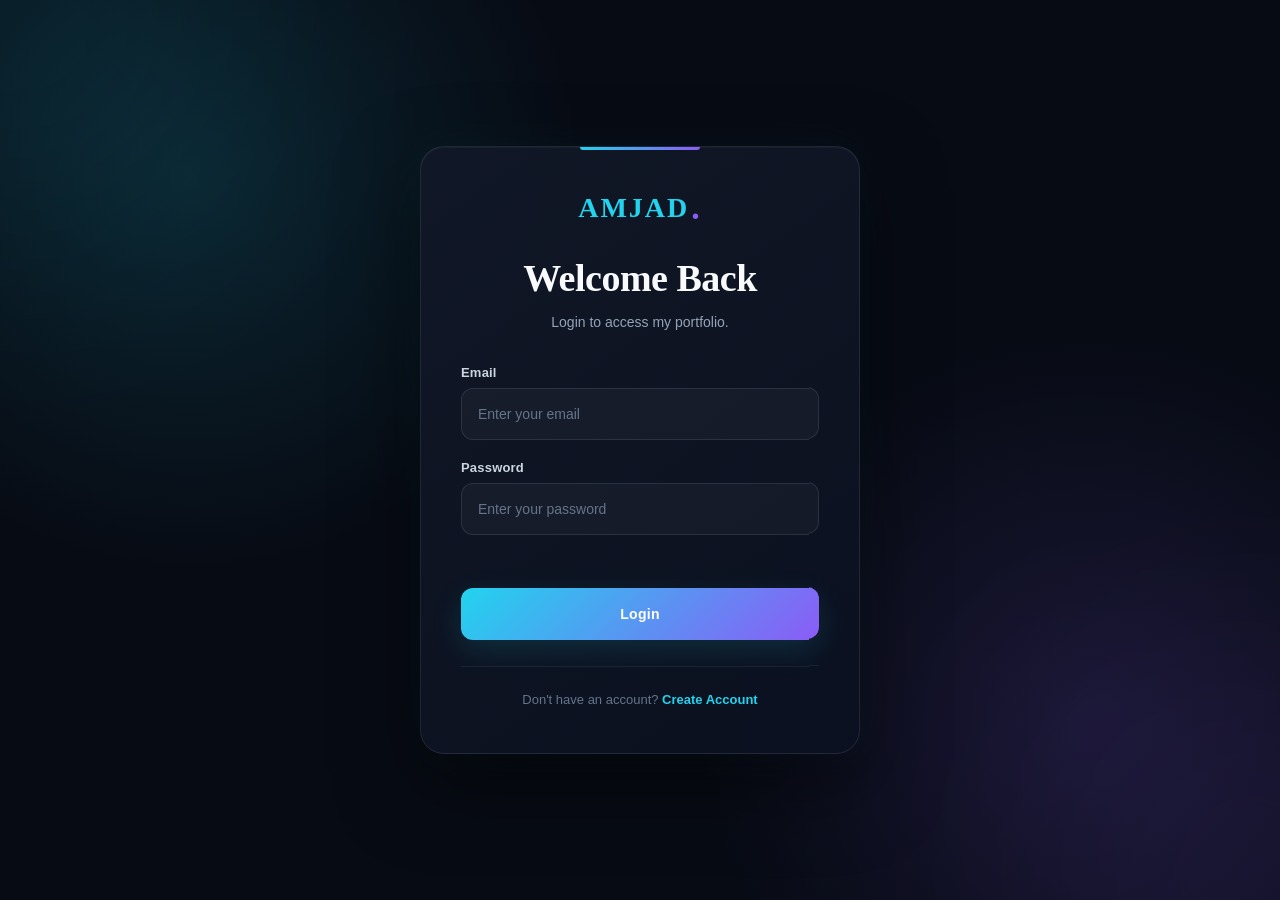
==== commit d4a67b7b: "update" ====
--- a/index.html
+++ b/index.html
@@ -113,7 +113,7 @@
                 <div class="hero-left">
                     <div class="oval-frame">
                         <!-- REPLACE 'portrait.jpg' WITH YOUR PHOTO -->
-                        <img src="Amja.png" alt="Amjad Ali">
+                        <img src="12.png" alt="Amjad Ali">
                     </div>
                 </div>
                 <div class="hero-right">
@@ -384,43 +384,97 @@
             </div>
         </section>
 
-        <!-- SECTION 5: PROJECTS -->
-        <section id="projects" class="section">
-            <div class="section-header">
-                <h2>FEATURED PROJECTS</h2>
-            </div>
-            <div class="grid-2">
-                <div class="project-card">
-                    <div class="project-image">
-                        <div class="oval-frame small-frame">
-                            <img src="https://images.unsplash.com/photo-1460925895917-afdab827c52f?w=500&auto=format&fit=crop&q=60" alt="Project 1">
-                        </div>
-                    </div>
-                    <h3>Modern Business Website</h3>
-                    <p>A responsive business website built with HTML, CSS, and JavaScript, featuring a modern layout, smooth animations, and mobile-friendly design.</p>
-                    <p class="tech-used"><strong>Technologies:</strong> HTML, CSS, JavaScript</p>
-                    <div class="project-links">
-                        <a href="#" class="btn btn-small">Live Demo →</a>
-                        <a href="#" class="btn btn-small btn-outline">GitHub →</a>
-                    </div>
-                </div>
-                <div class="project-card">
-                    <div class="project-image">
-                        <div class="oval-frame small-frame">
-                            <img src="https://images.unsplash.com/photo-1551288049-bebda4e38f71?w=500&auto=format&fit=crop&q=60" alt="Project 2">
-                        </div>
-                    </div>
-                    <h3>Interactive Dashboard</h3>
-                    <p>A dynamic web dashboard displaying real-time data, built with vanilla JavaScript and a clean, dark-themed UI.</p>
-                    <p class="tech-used"><strong>Technologies:</strong> HTML, CSS, JavaScript</p>
-                    <div class="project-links">
-                        <a href="#" class="btn btn-small">Live Demo →</a>
-                        <a href="#" class="btn btn-small btn-outline">GitHub →</a>
-                    </div>
-                </div>
-            </div>
-        </section>
-
+       <!-- SECTION 5: PROJECTS -->
+<section id="projects" class="section">
+    <div class="section-header">
+        <h2>FEATURED PROJECTS</h2>
+    </div>
+
+    <div class="grid-2">
+
+        <!-- PROJECT 1 -->
+        <div class="project-card">
+            <div class="project-image">
+                <div class="oval-frame small-frame">
+                    <img src="https://images.unsplash.com/photo-1460925895917-afdab827c52f?w=500&auto=format&fit=crop&q=60"
+                         alt="Modern Business Website">
+                </div>
+            </div>
+
+            <h3>Modern Business Website</h3>
+
+            <p>
+                A responsive business website built with HTML, CSS, and JavaScript,
+                featuring a modern layout, smooth animations, and mobile-friendly design.
+            </p>
+
+            <p class="tech-used">
+                <strong>Technologies:</strong> HTML, CSS, JavaScript
+            </p>
+
+            <div class="project-links">
+                <a href="#" class="btn btn-small">Live Demo →</a>
+                <a href="#" class="btn btn-small btn-outline">GitHub →</a>
+            </div>
+        </div>
+
+
+        <!-- PROJECT 2 -->
+        <div class="project-card">
+            <div class="project-image">
+                <div class="oval-frame small-frame">
+                    <img src="https://images.unsplash.com/photo-1551288049-bebda4e38f71?w=500&auto=format&fit=crop&q=60"
+                         alt="Interactive Dashboard">
+                </div>
+            </div>
+
+            <h3>Interactive Dashboard</h3>
+
+            <p>
+                A dynamic web dashboard displaying real-time data, built with
+                vanilla JavaScript and a clean, dark-themed UI.
+            </p>
+
+            <p class="tech-used">
+                <strong>Technologies:</strong> HTML, CSS, JavaScript
+            </p>
+
+            <div class="project-links">
+                <a href="#" class="btn btn-small">Live Demo →</a>
+                <a href="#" class="btn btn-small btn-outline">GitHub →</a>
+            </div>
+        </div>
+
+
+        <!-- PROJECT 3 — MOBILE STORE -->
+        <div class="project-card">
+            <div class="project-image">
+                <div class="oval-frame small-frame">
+                    <img src="123.png"
+                         alt="Modern Mobile Store">
+                </div>
+            </div>
+
+            <h3>Modern Mobile Store</h3>
+
+            <p>
+                A modern responsive mobile e-commerce website designed for
+                browsing smartphones, exploring products, and creating a
+                smooth online shopping experience.
+            </p>
+
+            <p class="tech-used">
+                <strong>Technologies:</strong> HTML, CSS, JavaScript
+            </p>
+
+            <div class="project-links">
+                <a href="#" class="btn btn-small">Live Demo →</a>
+                <a href="#" class="btn btn-small btn-outline">GitHub →</a>
+            </div>
+        </div>
+
+    </div>
+</section>
         <!-- SECTION 6: WHY ME -->
         <section id="why-me" class="section bg-light">
             <div class="section-header">
@@ -639,7 +693,7 @@
         </footer>
 
     </div>
-
-    <script src="script.js"></script>
+   <script src="auth.js"></script>
+<script src="script.js"></script>
 </body>
 </html>
--- a/style.css
+++ b/style.css
@@ -1,20 +1,33 @@
 /* =========================================================
-   AMJAD — PREMIUM WEB DEVELOPER PORTFOLIO
-   COLOR SYSTEM
-   Deep Navy    #0B1120
-   Navy         #111827
-   Cyan         #22D3EE
-   Violet       #8B5CF6
-   White        #F8FAFC
-   Muted        #94A3B8
+   AMJAD ALI — PREMIUM RESPONSIVE PORTFOLIO
+   Modern blue / white professional theme
+   Works with the existing index.html
 ========================================================= */
 
-
-/* =========================================================
-   01. RESET
-========================================================= */
-
-* {
+/* =========================
+   01. RESET & VARIABLES
+========================= */
+:root {
+    --primary: #3155ff;
+    --primary-dark: #203dcc;
+    --primary-light: #eef2ff;
+    --accent: #5b7cff;
+    --navy: #0b1635;
+    --navy-2: #101f46;
+    --text: #172033;
+    --muted: #667085;
+    --white: #ffffff;
+    --surface: #f7f9fc;
+    --border: #e6eaf2;
+    --shadow: 0 20px 55px rgba(17, 35, 84, 0.10);
+    --shadow-lg: 0 30px 80px rgba(17, 35, 84, 0.15);
+    --radius: 20px;
+    --container: 1180px;
+}
+
+*,
+*::before,
+*::after {
     margin: 0;
     padding: 0;
     box-sizing: border-box;
@@ -23,34 +36,48 @@
 
 html {
     scroll-behavior: smooth;
+    overflow-x: hidden;
 }
 
 body {
     min-height: 100vh;
-    background: #070B14;
-    color: #F8FAFC;
+    width: 100%;
+    position: relative;
+    overflow-x: hidden;
+    background:
+        radial-gradient(circle at 8% 8%, rgba(49, 85, 255, .08), transparent 25%),
+        radial-gradient(circle at 92% 35%, rgba(91, 124, 255, .07), transparent 24%),
+        #ffffff;
+    color: var(--text);
     font-family: "Lato", sans-serif;
-    overflow-x: hidden;
-}
-
-
-/* =========================================================
-   02. GLOBAL
-========================================================= */
+    line-height: 1.6;
+    -webkit-font-smoothing: antialiased;
+    text-rendering: optimizeLegibility;
+}
 
 a {
+    color: inherit;
     text-decoration: none;
+}
+
+img {
+    display: block;
+    max-width: 100%;
 }
 
 button,
 input,
 textarea {
-    font-family: inherit;
+    font: inherit;
+}
+
+button {
+    border: 0;
 }
 
 ::selection {
-    background: #22D3EE;
-    color: #070B14;
+    background: var(--primary);
+    color: #fff;
 }
 
 ::-webkit-scrollbar {
@@ -58,191 +85,148 @@
 }
 
 ::-webkit-scrollbar-track {
-    background: #070B14;
+    background: #eef1f7;
 }
 
 ::-webkit-scrollbar-thumb {
-    background: linear-gradient(
-        180deg,
-        #22D3EE,
-        #8B5CF6
-    );
+    background: linear-gradient(180deg, var(--primary), #6c84ff);
     border-radius: 20px;
 }
-/* =========================================================
-   MOVE COMPLETE WEBSITE
-========================================================= */
-
-.portfolio-wrapper {
-    margin-top: -150px !important;
-}
-
-/* =========================================================
-   03. PORTFOLIO WRAPPER
-========================================================= */
-
+
+/* =========================
+   02. MAIN WRAPPER
+========================= */
 .portfolio-wrapper {
     position: relative;
     width: 100%;
-    max-width: 1180px;
-    margin: 30px auto;
-    padding: 30px 50px 0;
-    background: rgba(11, 17, 32, 0.88);
-    border: 1px solid rgba(148, 163, 184, 0.12);
-    border-radius: 26px;
-    box-shadow:
-        0 30px 80px rgba(0, 0, 0, 0.45),
-        inset 0 1px 0 rgba(255,255,255,0.03);
-    overflow: hidden;
-
-}
-
-
-/* =========================================================
-   04. GLOBAL SECTION
-========================================================= */
+    max-width: none;
+    margin: 0;
+    padding: 0 42px;
+    background: #fff;
+    overflow: visible;
+}
 
 .section {
     position: relative;
-    padding: 90px 0;
-    border-bottom: 1px solid rgba(148, 163, 184, 0.10);
+    padding: 105px 0;
+    border-bottom: 1px solid var(--border);
+    scroll-margin-top: 90px;
 }
 
 .section:last-of-type {
-    border-bottom: none;
-}
-
-.bg-light {
-    background:
-        linear-gradient(
-            135deg,
-            rgba(17, 24, 39, 0.95),
-            rgba(11, 17, 32, 0.95)
-        );
-    border: 1px solid rgba(148, 163, 184, 0.10);
-    border-radius: 22px;
-    padding: 70px 40px;
-    margin-bottom: 40px;
+    border-bottom: 0;
 }
 
 .section-header {
+    max-width: 760px;
+    margin: 0 auto 58px;
     text-align: center;
-    max-width: 720px;
-    margin: 0 auto 55px;
-}
-
-
-/* =========================================================
-   05. TYPOGRAPHY
-========================================================= */
-
+}
+
+.section-header h2,
+.education-heading h2 {
+    position: relative;
+    display: inline-block;
+}
+
+.section-header h2::after,
+.education-heading h2::after {
+    content: "";
+    position: absolute;
+    left: 50%;
+    bottom: -15px;
+    width: 58px;
+    height: 3px;
+    border-radius: 99px;
+    background: linear-gradient(90deg, var(--primary), #6b82ff);
+    transform: translateX(-50%);
+}
+
+/* =========================
+   03. TYPOGRAPHY
+========================= */
 h1,
 h2,
 h3,
 h4 {
     font-family: "Playfair Display", serif;
+    color: var(--text);
 }
 
 h1 {
-    font-size: clamp(48px, 7vw, 76px);
-    line-height: 0.95;
+    font-size: clamp(52px, 7vw, 84px);
+    line-height: .92;
+    letter-spacing: -2.5px;
     margin-bottom: 22px;
-    letter-spacing: -1.5px;
 }
 
 h2 {
-    position: relative;
-    display: inline-block;
+    font-size: clamp(34px, 4.2vw, 52px);
+    line-height: 1.1;
+    letter-spacing: -1px;
     margin-bottom: 28px;
-    color: #F8FAFC;
-    font-size: clamp(34px, 5vw, 48px);
-    line-height: 1.1;
-}
-
-h2::after {
-    content: "";
-    position: absolute;
-    left: 0;
-    bottom: -12px;
-    width: 55px;
-    height: 3px;
-    border-radius: 20px;
-    background: linear-gradient(
-        90deg,
-        #22D3EE,
-        #8B5CF6
-    );
-}
-
-.section-header h2::after {
-    left: 50%;
-    transform: translateX(-50%);
+}
+
+h3 {
+    font-size: 22px;
+    line-height: 1.25;
+}
+
+h4 {
+    font-size: 21px;
 }
 
 p {
-    color: #94A3B8;
+    color: var(--muted);
     font-size: 16px;
-    line-height: 1.8;
+    line-height: 1.85;
     margin-bottom: 16px;
 }
 
-
-/* =========================================================
-   06. BRAND COLORS
-========================================================= */
-
 .text-green {
-    color: #22D3EE;
+    color: var(--primary);
 }
 
 .text-yellow {
-    color: #8B5CF6;
+    color: var(--primary);
 }
 
 .text-black {
-    color: #F8FAFC;
-}
-
-
-/* =========================================================
-   07. NAVIGATION
-========================================================= */
-
+    color: var(--navy);
+}
+
+/* =========================
+   04. NAVIGATION
+========================= */
 .main-nav {
     position: fixed;
     top: 0;
     left: 0;
     width: 100%;
+    padding: 14px 20px;
     z-index: 1000;
-    padding: 14px 25px;
-    background: transparent;
 }
 
 .nav-container {
-    max-width: 1120px;
-    height: 64px;
+    width: min(100%, 1120px);
+    height: 68px;
     margin: 0 auto;
     padding: 0 22px;
-
     display: flex;
     align-items: center;
-
-    background: rgba(11, 17, 32, 0.82);
+    gap: 18px;
+    background: rgba(255,255,255,.94);
+    border: 1px solid rgba(25, 46, 100, .10);
+    border-radius: 16px;
+    box-shadow: 0 12px 35px rgba(16, 34, 82, .10);
     backdrop-filter: blur(18px);
     -webkit-backdrop-filter: blur(18px);
-
-    border: 1px solid rgba(148, 163, 184, 0.14);
-    border-radius: 50px;
-
-    box-shadow:
-        0 12px 35px rgba(0,0,0,0.30),
-        inset 0 1px 0 rgba(255,255,255,0.04);
-}
-
-
-/* =========================================================
-   08. NAV LOGO
-========================================================= */
+    transition: .3s ease;
+}
+
+.nav-container:hover {
+    box-shadow: 0 18px 45px rgba(16, 34, 82, .14);
+}
 
 .nav-logo {
     display: flex;
@@ -251,51 +235,38 @@
 }
 
 .logo-name {
+    color: var(--primary);
     font-family: "Playfair Display", serif;
     font-size: 25px;
     font-weight: 700;
     letter-spacing: 1px;
-    color: #22D3EE;
-    transition: 0.3s ease;
 }
 
 .logo-dot {
+    margin-left: 3px;
+    color: var(--navy);
     font-family: "Playfair Display", serif;
     font-size: 28px;
     font-weight: 700;
-    color: #8B5CF6;
-    margin-left: 3px;
-    transition: 0.3s ease;
-}
-
-.nav-logo:hover .logo-name {
-    color: #8B5CF6;
-}
-
-.nav-logo:hover .logo-dot {
-    color: #22D3EE;
-}
-
-
-/* =========================================================
-   09. NAV MENU
-========================================================= */
+}
 
 .nav-menu {
     display: flex;
     align-items: center;
-    gap: 20px;
+    justify-content: center;
+    gap: clamp(14px, 2vw, 25px);
     margin-left: auto;
-    margin-right: 22px;
+    margin-right: 6px;
 }
 
 .nav-link {
     position: relative;
-    padding: 8px 2px;
-    color: #CBD5E1;
+    padding: 8px 1px;
+    color: #4c5870;
     font-size: 12px;
     font-weight: 700;
-    transition: 0.3s ease;
+    white-space: nowrap;
+    transition: .25s ease;
 }
 
 .nav-link::after {
@@ -305,14 +276,15 @@
     bottom: 0;
     width: 0;
     height: 2px;
-    border-radius: 10px;
-    background: #22D3EE;
+    border-radius: 99px;
+    background: var(--primary);
     transform: translateX(-50%);
-    transition: width 0.3s ease;
-}
-
-.nav-link:hover {
-    color: #22D3EE;
+    transition: .25s ease;
+}
+
+.nav-link:hover,
+.nav-link.active {
+    color: var(--primary);
 }
 
 .nav-link:hover::after,
@@ -320,78 +292,39 @@
     width: 100%;
 }
 
-.nav-link.active {
-    color: #22D3EE;
-}
-
-
-/* =========================================================
-   10. LET'S TALK
-========================================================= */
-
 .nav-talk {
-    height: 39px;
-    padding: 0 17px;
-
-    display: flex;
+    min-height: 42px;
+    padding: 0 18px;
+    display: inline-flex;
     align-items: center;
     justify-content: center;
     gap: 7px;
-
-    background: linear-gradient(
-        135deg,
-        #22D3EE,
-        #8B5CF6
-    );
-
-    color: #ffffff;
-    border-radius: 30px;
-
-    font-size: 11px;
+    flex-shrink: 0;
+    color: #fff;
+    background: linear-gradient(135deg, var(--primary), #617cff);
+    border-radius: 10px;
+    font-size: 12px;
     font-weight: 700;
-
     white-space: nowrap;
-
-    box-shadow:
-        0 8px 20px rgba(34,211,238,0.15);
-
-    transition: 0.3s ease;
-}
-
-.nav-talk span {
-    font-size: 15px;
-    transition: 0.3s ease;
+    box-shadow: 0 10px 25px rgba(49,85,255,.22);
+    transition: .3s ease;
 }
 
 .nav-talk:hover {
     transform: translateY(-2px);
-    box-shadow:
-        0 12px 28px rgba(139,92,246,0.30);
-}
-
-.nav-talk:hover span {
-    transform: translate(2px,-2px);
-}
-
-
-/* =========================================================
-   11. MOBILE MENU BUTTON
-========================================================= */
+    box-shadow: 0 15px 30px rgba(49,85,255,.30);
+}
 
 .menu-toggle {
     display: none;
-
-    width: 40px;
-    height: 40px;
-
+    width: 42px;
+    height: 42px;
+    margin-left: auto;
     padding: 8px;
-
-    background: rgba(17,24,39,0.8);
-
-    border: 1px solid rgba(34,211,238,0.35);
+    cursor: pointer;
+    background: var(--primary-light);
+    border: 1px solid rgba(49,85,255,.15);
     border-radius: 10px;
-
-    cursor: pointer;
 }
 
 .menu-toggle span {
@@ -399,148 +332,105 @@
     width: 100%;
     height: 2px;
     margin: 5px 0;
-    background: #22D3EE;
-    border-radius: 10px;
-    transition: 0.3s ease;
-}
-
-.menu-toggle:hover {
-    border-color: #8B5CF6;
-}
-
-.menu-toggle:hover span {
-    background: #8B5CF6;
-}
-
-
-/* =========================================================
-   12. MOBILE MENU
-========================================================= */
+    border-radius: 99px;
+    background: var(--primary);
+    transition: .3s ease;
+}
+
+.menu-toggle.active span:nth-child(1) {
+    transform: translateY(7px) rotate(45deg);
+}
+
+.menu-toggle.active span:nth-child(2) {
+    opacity: 0;
+}
+
+.menu-toggle.active span:nth-child(3) {
+    transform: translateY(-7px) rotate(-45deg);
+}
 
 .mobile-menu {
     display: none;
-
-    max-width: 1120px;
-    margin: 7px auto 0;
-    padding: 12px;
-
-    background: rgba(11,17,32,0.95);
-    backdrop-filter: blur(20px);
-
-    border: 1px solid rgba(148,163,184,0.15);
-    border-radius: 18px;
-
-    box-shadow: 0 20px 40px rgba(0,0,0,0.35);
-}
-
-.mobile-menu a {
-    display: block;
-    padding: 12px 14px;
-
-    color: #CBD5E1;
-
-    font-size: 13px;
-    font-weight: 700;
-
-    border-radius: 10px;
-
-    transition: 0.3s ease;
-}
-
-.mobile-menu a:hover {
-    background: rgba(34,211,238,0.08);
-    color: #22D3EE;
-}
-
-.mobile-menu a:last-child {
-    margin-top: 8px;
-    text-align: center;
-
-    color: #ffffff;
-
-    background: linear-gradient(
-        135deg,
-        #22D3EE,
-        #8B5CF6
-    );
-}
-
-
-/* =========================================================
-   13. HERO
-========================================================= */
-
-.hero-content {
+}
+
+/* =========================
+   05. HERO
+========================= */
+.hero-section {
+    padding-top: 165px;
+    min-height: 760px;
     display: flex;
     align-items: center;
-    justify-content: space-between;
-    gap: 60px;
-    min-height: 650px;
+    border-bottom: 0;
+}
+
+.hero-content {
+    width: 100%;
+    display: grid;
+    grid-template-columns: minmax(280px, .85fr) minmax(0, 1.15fr);
+    align-items: center;
+    gap: clamp(45px, 7vw, 90px);
 }
 
 .hero-left {
-    flex: 0 0 38%;
     display: flex;
     justify-content: center;
+    align-items: center;
 }
 
 .hero-right {
-    flex: 1;
+    min-width: 0;
+}
+
+.hero-right h3 {
+    margin-bottom: 18px;
+    color: var(--primary);
+    font-family: "Lato", sans-serif;
+    font-size: 14px;
+    font-weight: 800;
+    letter-spacing: 3px;
 }
 
 .hero-right p {
-    max-width: 540px;
+    max-width: 600px;
+    margin: 0 0 28px;
     font-size: 18px;
-    margin: 20px 0;
-}
-
-.subtitle {
-    color: #94A3B8;
 }
 
 .hero-buttons {
     display: flex;
-    gap: 14px;
-    margin-top: 28px;
     flex-wrap: wrap;
-}
-
-
-/* =========================================================
-   14. BUTTONS
-========================================================= */
-
+    gap: 12px;
+}
+
+/* =========================
+   06. BUTTONS
+========================= */
 .btn {
     position: relative;
+    min-height: 48px;
+    padding: 0 25px;
     display: inline-flex;
     align-items: center;
     justify-content: center;
-
-    padding: 13px 28px;
-
-    border-radius: 30px;
-
+    border-radius: 10px;
     font-size: 14px;
     font-weight: 700;
-
     overflow: hidden;
-
-    transition: 0.3s ease;
+    transition: .3s ease;
+    cursor: pointer;
 }
 
 .btn::before {
     content: "";
     position: absolute;
     top: 0;
-    left: -100%;
+    left: -110%;
     width: 70%;
     height: 100%;
-
-    background: rgba(255,255,255,0.18);
-
+    background: rgba(255,255,255,.20);
     transform: skewX(-20deg);
-
-    transition: 0.5s ease;
+    transition: .55s ease;
 }
 
 .btn:hover::before {
@@ -548,58 +438,45 @@
 }
 
 .btn-primary {
-    color: #07111F;
-
-    background: linear-gradient(
-        135deg,
-        #22D3EE,
-        #67E8F9
-    );
-
-    border: 1px solid #22D3EE;
-
-    box-shadow:
-        0 10px 30px rgba(34,211,238,0.20);
+    color: #fff;
+    background: linear-gradient(135deg, var(--primary), #617cff);
+    box-shadow: 0 12px 28px rgba(49,85,255,.22);
 }
 
 .btn-primary:hover {
     transform: translateY(-3px);
-    box-shadow:
-        0 15px 35px rgba(34,211,238,0.30);
+    box-shadow: 0 17px 35px rgba(49,85,255,.30);
 }
 
 .btn-secondary {
-    color: #ffffff;
-
-    background: linear-gradient(
-        135deg,
-        #8B5CF6,
-        #A78BFA
-    );
-
-    border: 1px solid #8B5CF6;
+    color: #fff;
+    background: var(--navy);
+    border: 1px solid var(--navy);
 }
 
 .btn-secondary:hover {
     transform: translateY(-3px);
-    box-shadow:
-        0 15px 35px rgba(139,92,246,0.30);
+    background: var(--primary);
+    border-color: var(--primary);
+    box-shadow: 0 17px 35px rgba(49,85,255,.22);
 }
 
 .btn-outline {
-    color: #22D3EE;
-    background: transparent;
-    border: 1px solid rgba(34,211,238,0.55);
+    color: var(--primary);
+    background: #fff;
+    border: 1px solid rgba(49,85,255,.25);
 }
 
 .btn-outline:hover {
-    color: #07111F;
-    background: #22D3EE;
+    color: #fff;
+    background: var(--primary);
+    border-color: var(--primary);
     transform: translateY(-3px);
 }
 
 .btn-small {
-    padding: 9px 18px;
+    min-height: 40px;
+    padding: 0 17px;
     font-size: 12px;
 }
 
@@ -607,30 +484,34 @@
     width: 100%;
 }
 
-
-/* =========================================================
-   15. OVAL IMAGE
-========================================================= */
+/* =========================
+   07. IMAGE FRAMES
+   SAME SIZE FOR ALL IMAGES
+========================= */
 
 .oval-frame {
     position: relative;
 
-    width: 300px;
-    height: 340px;
-
-    border-radius: 50% / 40%;
-
-    padding: 5px;
+    /* MAIN IMAGE SIZE */
+    width: 340px;
+    height: 400px;
+
+    flex: 0 0 340px;
+
+    padding: 7px;
+
+    border-radius: 48% 48% 42% 42% / 44% 44% 56% 56%;
 
     background: linear-gradient(
-        135deg,
-        #22D3EE,
-        #8B5CF6,
-        #22D3EE
+        145deg,
+        var(--primary),
+        #90a2ff,
+        var(--primary)
     );
 
     box-shadow:
-        0 0 45px rgba(34,211,238,0.15);
+        0 30px 70px rgba(49,85,255,.20),
+        0 0 0 12px rgba(49,85,255,.045);
 
     overflow: hidden;
 
@@ -640,768 +521,628 @@
 .oval-frame::before {
     content: "";
     position: absolute;
-    inset: 8px;
-
+    inset: 12px;
+    z-index: 2;
+
+    border: 1px solid rgba(255,255,255,.65);
     border-radius: inherit;
 
-    border: 1px solid rgba(255,255,255,0.15);
-
     pointer-events: none;
-    z-index: 2;
 }
 
 .oval-frame img {
     width: 100%;
     height: 100%;
+
+    display: block;
+
     object-fit: cover;
+    object-position: center;
 
     border-radius: inherit;
+}
+
+/* PROJECT IMAGES
+   EXACT SAME SIZE AS HERO IMAGE
+*/
+.project-image .oval-frame,
+.project-image .small-frame {
+    width: 100px !important;
+    height: 250px !important;
+
+    min-width: 340px;
+    max-width: 340px;
+
+    flex: 0 0 340px;
+
+    margin: 0 auto 25px;
+
+    padding: 7px;
+
+    border-radius: 48% 48% 42% 42% / 44% 44% 56% 56% !important;
+
+    overflow: hidden;
+}
+
+.project-image .oval-frame img,
+.project-image .small-frame img {
+    width: 100% !important;
+    height: 100% !important;
 
     display: block;
-}
-
-.small-frame {
-    width: 180px;
-    height: 200px;
-    margin: 0 auto;
+
+    object-fit: cover !important;
+    object-position: center;
+
+    border-radius: inherit !important;
+}
+
+/* Direct image with small-frame class */
+.project-image img.small-frame {
+    background: linear-gradient(
+        145deg,
+        var(--primary),
+        #90a2ff,
+        var(--primary)
+    );
 }
 
 @keyframes imageFloat {
-    0%,
-    100% {
+    0%, 100% {
         transform: translateY(0);
     }
 
     50% {
-        transform: translateY(-10px);
-    }
-}
-
-
-/* =========================================================
-   16. SPLIT LAYOUT
-========================================================= */
+        transform: translateY(-9px);
+    }
+}
+
+/* =========================
+   08. ABOUT
+========================= */
+.bg-light {
+    background:
+        linear-gradient(135deg, #f8faff, #f3f6fd);
+    border: 1px solid var(--border);
+    border-radius: 24px;
+    padding: 78px 55px;
+    margin-bottom: 28px;
+}
 
 .split-layout {
+    display: grid;
+    grid-template-columns: minmax(0, 1fr) minmax(260px, .75fr);
+    align-items: center;
+    gap: clamp(45px, 7vw, 90px);
+}
+
+.text-block p:last-child {
+    margin-bottom: 0;
+}
+
+.text-block strong {
+    color: var(--navy);
+}
+
+.image-block {
     display: flex;
-    align-items: center;
-    gap: 60px;
-}
-
-.text-block {
-    flex: 1;
-}
-
-.image-block {
-    flex: 0 0 40%;
-    display: flex;
-    justify-content: center;
-}
-
-
-/* =========================================================
-   17. GRIDS
-========================================================= */
-
+    justify-content: flex-start;
+}
+
+/* =========================
+   09. SERVICES
+========================= */
 .grid-3 {
     display: grid;
     grid-template-columns: repeat(3, 1fr);
-    gap: 24px;
-}
-
-.grid-2 {
-    display: grid;
-    grid-template-columns: repeat(2, 1fr);
-    gap: 28px;
-}
-
-
-/* =========================================================
-   18. PREMIUM CARDS
-========================================================= */
+    gap: 22px;
+}
 
 .service-card,
 .skill-category,
 .project-card,
 .step-card,
-.benefits-list li,
 .education-card,
-.stat-item {
-    background:
-        linear-gradient(
-            145deg,
-            rgba(17,24,39,0.95),
-            rgba(11,17,32,0.95)
-        );
-
-    border: 1px solid rgba(148,163,184,0.12);
-
-    box-shadow:
-        0 15px 40px rgba(0,0,0,0.20),
-        inset 0 1px 0 rgba(255,255,255,0.025);
-}
-
-
-/* =========================================================
-   19. SERVICES
-========================================================= */
+.stat-item,
+.benefits-list li {
+    position: relative;
+    background: #fff;
+    border: 1px solid var(--border);
+    box-shadow: var(--shadow);
+}
 
 .service-card {
-    position: relative;
-
+    min-height: 230px;
     padding: 30px;
-
-    border-radius: 18px;
-
-    border-top: 2px solid #22D3EE;
-
+    border-radius: var(--radius);
     overflow: hidden;
-
-    transition: 0.35s ease;
+    border-top: 3px solid var(--primary);
+    transition: .35s ease;
 }
 
 .service-card::after {
     content: "";
-
     position: absolute;
-
-    width: 100px;
-    height: 100px;
-
-    right: -40px;
-    bottom: -40px;
-
+    width: 110px;
+    height: 110px;
+    right: -45px;
+    bottom: -45px;
     border-radius: 50%;
-
-    background: #8B5CF6;
-
+    background: var(--primary);
     filter: blur(45px);
-
-    opacity: 0.12;
+    opacity: .10;
+}
+
+.service-card h3 {
+    margin-bottom: 14px;
+    font-size: 21px;
+}
+
+.service-card p {
+    margin: 0;
+    font-size: 14px;
+    line-height: 1.75;
 }
 
 .service-card:hover {
     transform: translateY(-8px);
-
-    border-color: rgba(34,211,238,0.35);
-
-    box-shadow:
-        0 20px 50px rgba(0,0,0,0.30),
-        0 0 30px rgba(34,211,238,0.07);
-}
-
-
-/* =========================================================
-   20. SKILLS
-========================================================= */
-
+    border-color: rgba(49,85,255,.25);
+    box-shadow: var(--shadow-lg);
+}
+
+/* =========================
+   10. EDUCATION
+========================= */
+.education-section {
+    padding: 105px 0;
+}
+
+.education-heading {
+    margin-bottom: 58px;
+    text-align: center;
+}
+
+.education-heading p {
+    margin: 25px auto 0;
+}
+
+.heading-line {
+    display: none;
+}
+
+.education-grid {
+    display: grid;
+    grid-template-columns: repeat(3, minmax(0, 1fr));
+    gap: 22px;
+    justify-content: center;
+}
+
+.education-card {
+    width: 100%;
+    min-height: 215px;
+    height: auto;
+    padding: 24px;
+    padding-bottom: 22px;
+    border-radius: 18px;
+    overflow: hidden;
+    border-top: 3px solid var(--primary);
+    transition: .35s ease;
+}
+
+.education-card:hover {
+    transform: translateY(-7px);
+    border-top-color: var(--accent);
+    box-shadow: var(--shadow-lg);
+}
+
+.card-number {
+    display: none !important;
+}
+
+.education-title {
+    display: flex;
+    align-items: center;
+    gap: 11px;
+    padding-right: 40px;
+    margin-bottom: 8px;
+}
+
+.education-icon {
+    width: 40px;
+    height: 40px;
+    flex: 0 0 40px;
+    display: flex;
+    align-items: center;
+    justify-content: center;
+    color: var(--primary);
+    background: var(--primary-light);
+    border: 1px solid rgba(49,85,255,.12);
+    border-radius: 11px;
+    font-size: 17px;
+}
+
+.education-title h3 {
+    font-family: "Lato", sans-serif;
+    font-size: 18px;
+}
+
+.education-subtitle {
+    margin-bottom: 8px;
+    color: var(--primary);
+    font-size: 13px;
+    font-weight: 700;
+}
+
+.education-description {
+    max-width: 100%;
+    margin-bottom: 14px;
+    font-size: 12px;
+    line-height: 1.6;
+}
+
+.education-bottom {
+    position: static;
+    margin-top: 12px;
+    padding-top: 12px;
+
+    display: flex;
+    align-items: center;
+    justify-content: space-between;
+
+    gap: 10px;
+
+    border-top: 1px solid var(--border);
+}
+
+.education-bottom > span:first-child,
+.education-bottom.tags span {
+    padding: 4px 9px;
+    border-radius: 20px;
+    background: var(--primary-light);
+    color: var(--primary);
+    font-size: 10px;
+    font-weight: 700;
+}
+
+.education-bottom strong {
+    color: var(--navy);
+    font-size: 11px;
+}
+
+.education-bottom.tags {
+    justify-content: flex-start;
+    border-top: 0;
+    padding-top: 0;
+}
+
+/* =========================
+   11. SKILLS
+========================= */
 .skills-container {
-    display: flex;
-    gap: 25px;
-    justify-content: center;
-    flex-wrap: wrap;
+    display: grid;
+    grid-template-columns: repeat(2, minmax(0, 1fr));
+    gap: 22px;
 }
 
 .skill-category {
-    position: relative;
-
-    padding: 28px;
-
+    padding: 30px;
     border-radius: 18px;
-
-    flex: 1;
-    min-width: 250px;
-
     text-align: center;
-
-    transition: 0.3s ease;
+    transition: .3s ease;
 }
 
 .skill-category:hover {
     transform: translateY(-6px);
-    border-color: rgba(139,92,246,0.35);
+    border-color: rgba(49,85,255,.25);
+    box-shadow: var(--shadow-lg);
+}
+
+.skill-category h3 {
+    margin-bottom: 18px;
 }
 
 .skill-tags {
     display: flex;
     flex-wrap: wrap;
     justify-content: center;
-
     gap: 9px;
-
-    margin-top: 18px;
 }
 
 .skill-tags span {
-    padding: 8px 15px;
-
+    padding: 8px 14px;
     border-radius: 30px;
-
-    background: rgba(34,211,238,0.07);
-
-    border: 1px solid rgba(34,211,238,0.16);
-
-    color: #67E8F9;
-
+    background: var(--primary-light);
+    border: 1px solid rgba(49,85,255,.12);
+    color: var(--primary-dark);
     font-size: 12px;
     font-weight: 700;
-
-    transition: 0.3s ease;
+    transition: .25s ease;
 }
 
 .skill-tags span:hover {
-    background: #22D3EE;
-    color: #07111F;
-
+    color: #fff;
+    background: var(--primary);
     transform: translateY(-2px);
 }
 
-
-/* =========================================================
-   21. PROJECTS
-========================================================= */
+/* =========================
+   12. PROJECTS
+========================= */
+.grid-2 {
+    display: grid;
+    grid-template-columns: repeat(2, minmax(0, 1fr));
+    gap: 24px;
+}
 
 .project-card {
-    position: relative;
-
     padding: 30px;
-
-    border-radius: 18px;
-
+    border-radius: 20px;
     text-align: center;
-
     overflow: hidden;
-
-    transition: 0.35s ease;
-}
-
-.project-card::before {
-    content: "";
-
-    position: absolute;
-
-    inset: 0;
-
-    background:
-        linear-gradient(
-            135deg,
-            rgba(34,211,238,0.06),
-            transparent,
-            rgba(139,92,246,0.06)
-        );
-
-    opacity: 0;
-
-    transition: 0.35s ease;
+    transition: .35s ease;
 }
 
 .project-card:hover {
     transform: translateY(-8px);
-
-    border-color: rgba(34,211,238,0.30);
-
-    box-shadow:
-        0 20px 50px rgba(0,0,0,0.30);
-}
-
-.project-card:hover::before {
-    opacity: 1;
-}
-
-.project-links {
-    position: relative;
-
+    border-color: rgba(49,85,255,.25);
+    box-shadow: var(--shadow-lg);
+}
+
+.project-image {
+    width: 100%;
     display: flex;
     justify-content: center;
-
+    align-items: center;
+    overflow: hidden;
+    margin-bottom: 5px;
+}
+
+.project-card h3 {
+    margin-bottom: 12px;
+}
+
+.project-card p {
+    font-size: 14px;
+    line-height: 1.75;
+}
+
+.project-card .tech-used {
+    color: var(--primary-dark);
+    font-size: 12px;
+}
+
+.project-links {
+    display: flex;
+    justify-content: center;
+    flex-wrap: wrap;
     gap: 10px;
-
-    flex-wrap: wrap;
-
-    margin-top: 20px;
-}
-
-
-/* =========================================================
-   22. WHY ME
-========================================================= */
-
+    margin-top: 18px;
+}
+
+/* =========================
+   CENTER THIRD PROJECT
+========================= */
+@media (min-width: 769px) {
+
+    #projects .project-card:nth-child(3) {
+        grid-column: 1 / -1;
+        width: 100%;
+        max-width: 592px;
+        margin: 0 auto;
+    }
+}
+
+/* Mobile */
+@media (max-width: 768px) {
+
+    #projects .project-card:nth-child(3) {
+        grid-column: auto;
+        width: 100%;
+        max-width: none;
+        margin: 0;
+    }
+}
+
+/* =========================
+   13. WHY ME
+========================= */
 .benefits-list {
     display: grid;
-
     grid-template-columns: repeat(4, 1fr);
-
-    gap: 15px;
-
+    gap: 16px;
     list-style: none;
 }
 
 .benefits-list li {
-    padding: 20px 14px;
-
-    border-radius: 14px;
-
+    padding: 21px 14px;
+    border-radius: 15px;
+    color: var(--navy);
+    font-size: 13px;
+    font-weight: 700;
     text-align: center;
-
-    color: #67E8F9;
-
-    font-size: 14px;
-
-    transition: 0.3s ease;
+    transition: .3s ease;
 }
 
 .benefits-list li:hover {
-    transform: translateY(-5px);
-
-    color: #ffffff;
-
-    border-color: #22D3EE;
-
-    background:
-        linear-gradient(
-            135deg,
-            rgba(34,211,238,0.10),
-            rgba(139,92,246,0.10)
-        );
-}
-
-
-/* =========================================================
-   23. PROCESS
-========================================================= */
-
+    transform: translateY(-6px);
+    color: var(--primary);
+    border-color: rgba(49,85,255,.25);
+    box-shadow: var(--shadow-lg);
+}
+
+/* =========================
+   14. PROCESS
+========================= */
 .process-grid {
     display: grid;
-
-    grid-template-columns: repeat(2, 1fr);
-
-    gap: 25px;
+    grid-template-columns: repeat(2, minmax(0, 1fr));
+    gap: 22px;
+}
+
+.step-card {
+    padding: 30px;
+    border-radius: 18px;
+    text-align: center;
+    border-bottom: 3px solid var(--primary);
+    transition: .3s ease;
+}
+
+.step-card:hover {
+    transform: translateY(-6px);
+    border-bottom-color: var(--navy);
+    box-shadow: var(--shadow-lg);
+}
+
+.step-number {
+    margin-bottom: 10px;
+    color: var(--primary);
+    font-family: "Playfair Display", serif;
+    font-size: 38px;
+    font-weight: 700;
+}
+
+.step-card h4 {
+    margin-bottom: 8px;
+}
+
+.step-card p {
+    margin-bottom: 0;
+    font-size: 14px;
 }
 
 .full-width {
     grid-column: span 2;
 }
 
-.step-card {
-    position: relative;
-
-    padding: 30px;
-
-    border-radius: 18px;
-
-    text-align: center;
-
-    border-bottom: 3px solid #22D3EE;
-
-    transition: 0.3s ease;
-}
-
-.step-card:hover {
-    transform: translateY(-6px);
-
-    border-bottom-color: #8B5CF6;
-
-    box-shadow:
-        0 20px 40px rgba(0,0,0,0.30);
-}
-
-.step-number {
-    font-size: 38px;
-
-    font-weight: bold;
-
-    color: #22D3EE;
-
-    opacity: 0.55;
-
-    margin-bottom: 12px;
-
-    font-family: "Playfair Display", serif;
-}
-
-
-/* =========================================================
-   24. STATS
-========================================================= */
-
+/* =========================
+   15. STATS
+========================= */
 .stats-section {
-    background:
-        linear-gradient(
-            135deg,
-            rgba(17,24,39,0.95),
-            rgba(11,17,32,0.95)
-        );
-
-    border-radius: 20px;
-
-    margin-bottom: 40px;
-
-    border: 1px solid rgba(148,163,184,0.12);
+    padding: 32px;
+    background: linear-gradient(135deg, var(--navy), #172b5d);
+    border: 0;
+    border-radius: 22px;
+    margin: 20px 0 28px;
 }
 
 .stats-grid {
     display: grid;
-
     grid-template-columns: repeat(4, 1fr);
-
-    gap: 18px;
-
+    gap: 14px;
+}
+
+.stat-item {
+    padding: 25px 15px;
+    border-color: rgba(255,255,255,.08);
+    background: rgba(255,255,255,.06);
+    border-radius: 16px;
     text-align: center;
-}
-
-.stat-item {
-    padding: 25px;
-
-    border-radius: 16px;
-
-    transition: 0.3s ease;
+    box-shadow: none;
+    transition: .3s ease;
 }
 
 .stat-item:hover {
     transform: translateY(-5px);
-    border-color: rgba(34,211,238,0.30);
+    background: rgba(255,255,255,.09);
+    border-color: rgba(255,255,255,.16);
 }
 
 .stat-number {
     display: block;
-
-    font-size: 48px;
-
-    font-weight: bold;
-
+    margin-bottom: 4px;
+    color: #fff;
     font-family: "Playfair Display", serif;
+    font-size: 45px;
+    font-weight: 700;
+}
+
+.stat-item p {
+    margin: 0;
+    color: rgba(255,255,255,.70);
+    font-size: 12px;
+    font-weight: 700;
+}
+
+/* =========================
+   16. CONTACT
+========================= */
+.bg-dark {
+    width: 100%;
+    margin-left: 0;
+    margin-right: 0;
+    margin-bottom: 0;
+    padding: 80px 55px;
+
+    color: #fff;
 
     background:
-        linear-gradient(
-            135deg,
-            #22D3EE,
-            #8B5CF6
-        );
-
-    -webkit-background-clip: text;
-    background-clip: text;
-
-    color: transparent;
-
-    margin-bottom: 5px;
-}
-
-.stat-item p {
-    color: #94A3B8;
-
-    font-weight: 600;
-
-    margin: 0;
-}
-
-
-/* =========================================================
-   25. EDUCATION
-========================================================= */
-
-.education-section {
-    background: transparent;
-    padding: 90px 20px;
-    color: #F8FAFC;
-}
-
-.education-heading {
+        radial-gradient(circle at 90% 10%, rgba(91,124,255,.22), transparent 28%),
+        linear-gradient(135deg, var(--navy), #14275a);
+
+    border: 0;
+    border-radius: 22px;
+}
+
+.text-white-title {
+    color: #fff !important;
+}
+
+.text-white-title::after {
+    background: linear-gradient(90deg, #fff, #91a5ff) !important;
+}
+
+.text-white-p {
+    max-width: 650px;
+    margin: 15px auto 32px;
+    color: rgba(255,255,255,.68) !important;
     text-align: center;
-    margin-bottom: 55px;
-}
-
-.education-heading h2 {
-    color: #F8FAFC;
-}
-
-.education-heading p {
-    color: #94A3B8;
-}
-
-.heading-line {
-    width: 75px;
-    height: 3px;
-
-    margin: 14px auto;
-
-    border-radius: 20px;
-
-    background:
-        linear-gradient(
-            90deg,
-            #22D3EE,
-            #8B5CF6
-        );
-}
-
-.education-grid {
-    display: grid;
-
-    grid-template-columns: repeat(3, 340px);
-
-    gap: 30px;
-
-    justify-content: center;
-}
-
-.education-card {
-    width: 340px;
-    height: 190px;
-
-    position: relative;
-
-    padding: 20px 24px;
-
-    border-radius: 16px;
-
-    overflow: hidden;
-
-    border-top: 3px solid #22D3EE;
-
-    transition: 0.35s ease;
-}
-
-.education-card:hover {
-    transform: translateY(-7px);
-
-    border-top-color: #8B5CF6;
-
-    box-shadow:
-        0 20px 45px rgba(0,0,0,0.30);
-}
-
-.education-title {
-    display: flex;
-
-    align-items: center;
-
-    gap: 11px;
-
-    margin-bottom: 6px;
-
-    padding-right: 35px;
-}
-
-.education-icon {
-    width: 38px;
-    height: 38px;
-
-    flex-shrink: 0;
-
-    display: flex;
-
-    align-items: center;
-    justify-content: center;
-
-    background: rgba(34,211,238,0.08);
-
-    border: 1px solid rgba(34,211,238,0.15);
-
-    border-radius: 10px;
-
-    color: #22D3EE;
-
-    font-size: 17px;
-}
-
-.education-title h3 {
-    color: #F8FAFC;
-
-    font-family: "Lato", sans-serif;
-
-    font-size: 18px;
-}
-
-.education-subtitle {
-    margin-bottom: 6px;
-
-    color: #A78BFA;
-
-    font-size: 13px;
-
-    font-weight: 700;
-}
-
-.education-description {
-    max-width: 280px;
-
-    color: #94A3B8;
-
-    font-size: 11px;
-
-    line-height: 1.5;
-}
-
-.education-bottom {
-    position: absolute;
-
-    left: 24px;
-    right: 24px;
-    bottom: 13px;
-
-    display: flex;
-
-    align-items: center;
-    justify-content: space-between;
-
-    padding-top: 7px;
-
-    border-top: 1px solid rgba(148,163,184,0.10);
-}
-
-.education-bottom > span:first-child {
-    padding: 4px 8px;
-
-    background: rgba(34,211,238,0.08);
-
-    color: #67E8F9;
-
-    border-radius: 15px;
-
-    font-size: 9px;
-
-    font-weight: 700;
-}
-
-.education-bottom strong {
-    color: #A78BFA;
-
-    font-size: 11px;
-}
-
-.education-bottom.tags {
-    justify-content: flex-start;
-
-    gap: 6px;
-
-    border-top: none;
-
-    padding-top: 0;
-}
-
-.education-bottom.tags span {
-    padding: 4px 8px;
-
-    background: rgba(139,92,246,0.10);
-
-    color: #C4B5FD;
-
-    border-radius: 15px;
-
-    font-size: 9px;
-
-    font-weight: 700;
-}
-
-
-/* =========================================================
-   26. CONTACT
-========================================================= */
-
-.bg-dark {
-    background:
-        radial-gradient(
-            circle at top right,
-            rgba(139,92,246,0.12),
-            transparent 35%
-        ),
-        linear-gradient(
-            135deg,
-            #0B1120,
-            #111827
-        );
-
-    border: 1px solid rgba(148,163,184,0.12);
-
-    border-radius: 20px;
-
-    padding: 70px 40px;
-
-    margin-bottom: 0;
-
-    color: #F8FAFC;
-}
-
-.text-white-title {
-    color: #F8FAFC !important;
-}
-
-.text-white-title::after {
-    background:
-        linear-gradient(
-            90deg,
-            #22D3EE,
-            #8B5CF6
-        );
-}
-
-.text-white-p {
-    color: #94A3B8 !important;
-
-    text-align: center;
-
-    max-width: 600px;
-
-    margin: 15px auto 30px;
 }
 
 .contact-wrapper {
-    max-width: 600px;
+    width: min(100%, 700px);
     margin: 0 auto;
 }
 
 .contact-form {
+    width: 100%;
     display: flex;
     flex-direction: column;
-    gap: 15px;
+    gap: 14px;
 }
 
 .contact-form input,
 .contact-form textarea {
     width: 100%;
-
     padding: 15px 17px;
-
-    border: 1px solid rgba(148,163,184,0.12);
-
+    color: #fff;
+    background: rgba(255,255,255,.07);
+    border: 1px solid rgba(255,255,255,.12);
     border-radius: 10px;
-
-    background: rgba(255,255,255,0.04);
-
-    color: #F8FAFC;
-
+    outline: none;
     font-size: 15px;
-
-    outline: none;
-
-    transition: 0.3s ease;
+    transition: .3s ease;
 }
 
 .contact-form textarea {
-    min-height: 150px;
+    min-height: 155px;
     resize: vertical;
 }
 
 .contact-form input::placeholder,
 .contact-form textarea::placeholder {
-    color: #64748B;
+    color: rgba(255,255,255,.42);
 }
 
 .contact-form input:focus,
 .contact-form textarea:focus {
-    border-color: #22D3EE;
-
-    background: rgba(34,211,238,0.04);
-
-    box-shadow:
-        0 0 0 3px rgba(34,211,238,0.08);
-}
-
-
-/* =========================================================
-   27. SOCIAL BUTTONS
-========================================================= */
-
+    background: rgba(255,255,255,.09);
+    border-color: #8fa4ff;
+    box-shadow: 0 0 0 3px rgba(143,164,255,.10);
+}
+
+/* =========================
+   17. SOCIAL BUTTONS
+========================= */
 .whatsapp-btn,
 .upwork-btn,
 .fiverr-btn,
@@ -1411,26 +1152,24 @@
 .github-btn,
 .instagram-btn {
     display: inline-flex;
-
     align-items: center;
-    justify-content: center;
-
     gap: 9px;
 
-    padding: 12px 21px;
-
-    background: #111827;
-
-    color: #F8FAFC;
-
-    border: 1px solid rgba(148,163,184,0.14);
-
-    border-radius: 30px;
-
-    font-size: 13px;
+    width: fit-content;
+
+    padding: 11px 16px;
+    margin-bottom: 10px;
+
+    color: #dfe5f4;
+    background: rgba(255,255,255,.045);
+
+    border: 1px solid rgba(255,255,255,.09);
+    border-radius: 10px;
+
+    font-size: 12px;
     font-weight: 700;
 
-    transition: 0.3s ease;
+    transition: .3s ease;
 }
 
 .whatsapp-btn:hover,
@@ -1441,16 +1180,10 @@
 .linkedin-btn:hover,
 .github-btn:hover,
 .instagram-btn:hover {
-    transform: translateY(-4px);
-
-    border-color: #22D3EE;
-
-    color: #22D3EE;
-
-    background: rgba(34,211,238,0.07);
-
-    box-shadow:
-        0 10px 25px rgba(34,211,238,0.12);
+    color: #fff;
+    background: rgba(49,85,255,.25);
+    border-color: rgba(143,164,255,.45);
+    transform: translateX(4px);
 }
 
 .upwork-logo,
@@ -1458,311 +1191,245 @@
 .behance-logo,
 .facebook-logo,
 .social-logo {
-    width: 21px;
-    height: 21px;
-
+    width: 20px;
+    height: 20px;
     fill: currentColor;
-}
-
-
-/* =========================================================
-   28. FOOTER
-========================================================= */
-
+    flex-shrink: 0;
+}
+
+/* =========================
+   18. FOOTER
+========================= */
 .main-footer {
     position: relative;
 
-    background: #070B14;
-
-    color: #ffffff;
-
-    padding: 60px 50px 20px;
-
-    margin: 0 -50px;
-
-    border-radius: 0 0 24px 24px;
-
-    border-top: 1px solid rgba(148,163,184,0.10);
+    width: calc(100% + 84px);
+    max-width: none;
+
+    margin-left: -42px;
+    margin-right: -42px;
+
+    padding: 70px 42px 22px;
+
+    color: #fff;
+    background: #07112b;
+
+    border-top: 1px solid rgba(255,255,255,.07);
+    border-radius: 0;
+
+    box-sizing: border-box;
 }
 
 .footer-grid {
+    width: min(100%, 1180px);
+
     display: grid;
-
-    grid-template-columns: 2fr 1fr 1fr;
-
-    gap: 50px;
-
-    max-width: 1100px;
+    grid-template-columns: 1.4fr 1fr 1fr;
+
+    gap: 55px;
 
     margin: 0 auto;
-
-    padding-bottom: 40px;
-
-    border-bottom: 1px solid rgba(148,163,184,0.10);
-}
-
-.footer-brand h3 {
-    font-size: 24px;
-
-    color: #22D3EE;
-
-    margin-bottom: 10px;
+    padding-bottom: 38px;
+
+    border-bottom: 1px solid rgba(255,255,255,.08);
+}
+
+.footer-brand {
+    min-width: 0;
+}
+
+.footer-brand h2 {
+    margin-bottom: 14px;
+    color: #fff;
+    font-size: 28px;
 }
 
 .footer-brand p {
-    color: #94A3B8;
-
-    font-size: 14px;
-
-    max-width: 300px;
+    max-width: 500px;
+    color: rgba(255,255,255,.55);
+    font-size: 13px;
+}
+
+.footer-links,
+.footer-social {
+    min-width: 0;
 }
 
 .footer-links h4,
 .footer-social h4 {
-    color: #F8FAFC;
-
-    font-size: 15px;
-
-    margin-bottom: 16px;
-}
-
-.footer-links a,
-.footer-social a {
+    margin-bottom: 22px;
+    color: #fff;
+    font-family: "Lato", sans-serif;
+    font-size: 14px;
+}
+
+.footer-links a {
     display: block;
-
-    color: #94A3B8;
-
-    font-size: 13px;
-
+    width: fit-content;
     margin-bottom: 10px;
 
-    transition: 0.3s ease;
-}
-
-.footer-links a:hover,
-.footer-social a:hover {
-    color: #22D3EE;
-
-    padding-left: 5px;
+    color: rgba(255,255,255,.55);
+    font-size: 12px;
+
+    transition: .25s ease;
+}
+
+.footer-links a:hover {
+    color: #91a5ff;
+    transform: translateX(4px);
+}
+
+.social-icons {
+    display: flex;
+    flex-direction: column;
+    align-items: flex-start;
 }
 
 .footer-bottom {
+    padding-top: 20px;
     text-align: center;
-
-    padding-top: 20px;
-
-    color: #64748B;
-
-    font-size: 12px;
-}
-
-
-/* =========================================================
-   29. ANIMATED BACKGROUND
-========================================================= */
-
+}
+
+.footer-bottom p {
+    margin: 0;
+    color: rgba(255,255,255,.38);
+    font-size: 11px;
+}
+
+/* =========================
+   19. BACKGROUND EFFECTS
+========================= */
 .animated-background {
     position: fixed;
-
     inset: 0;
-
-    width: 100%;
-    height: 100%;
-
+    z-index: -10;
     overflow: hidden;
-
     pointer-events: none;
-
-    z-index: -10;
 }
 
 .bg-orb {
     position: absolute;
-
     border-radius: 50%;
-
-    filter: blur(80px);
-
-    opacity: 0.16;
-
-    animation:
-        floatingOrb 14s ease-in-out infinite;
+    filter: blur(90px);
+    opacity: .10;
+    animation: floatingOrb 16s ease-in-out infinite;
 }
 
 .orb-one {
-    width: 320px;
-    height: 320px;
-
-    background: #22D3EE;
-
+    width: 300px;
+    height: 300px;
     top: 5%;
-    left: -100px;
+    left: -120px;
+    background: var(--primary);
 }
 
 .orb-two {
     width: 280px;
     height: 280px;
-
-    background: #8B5CF6;
-
     top: 45%;
-    right: -100px;
-
+    right: -120px;
+    background: #7087ff;
     animation-delay: -5s;
 }
 
 .orb-three {
-    width: 230px;
-    height: 230px;
-
-    background: #0EA5E9;
-
+    width: 220px;
+    height: 220px;
     bottom: 5%;
-    left: 35%;
-
+    left: 38%;
+    background: #3155ff;
     animation-delay: -9s;
 }
 
 .bg-glow {
     position: absolute;
-
-    width: 200px;
-    height: 200px;
-
+    width: 190px;
+    height: 190px;
     border-radius: 50%;
-
-    filter: blur(65px);
-
-    opacity: 0.10;
-
-    animation: softGlow 10s ease-in-out infinite;
+    filter: blur(70px);
+    opacity: .07;
+    animation: softGlow 11s ease-in-out infinite;
 }
 
 .glow-one {
-    background: #22D3EE;
-
     top: 25%;
     left: 45%;
+    background: var(--primary);
 }
 
 .glow-two {
-    background: #8B5CF6;
-
+    right: 25%;
     bottom: 20%;
-    right: 25%;
-
+    background: #7087ff;
     animation-delay: -4s;
 }
 
-
-/* =========================================================
-   30. BACKGROUND ANIMATION
-========================================================= */
-
 @keyframes floatingOrb {
-
-    0% {
-        transform:
-            translate3d(0,0,0)
-            scale(1);
+    0%, 100% {
+        transform: translate3d(0,0,0) scale(1);
     }
 
     25% {
-        transform:
-            translate3d(50px,-30px,0)
-            scale(1.08);
+        transform: translate3d(45px,-25px,0) scale(1.07);
     }
 
     50% {
-        transform:
-            translate3d(-30px,40px,0)
-            scale(0.94);
+        transform: translate3d(-25px,35px,0) scale(.95);
     }
 
     75% {
-        transform:
-            translate3d(35px,20px,0)
-            scale(1.04);
-    }
-
-    100% {
-        transform:
-            translate3d(0,0,0)
-            scale(1);
+        transform: translate3d(30px,18px,0) scale(1.04);
     }
 }
 
 @keyframes softGlow {
-
-    0% {
-        transform: scale(0.85);
-        opacity: 0.06;
+    0%, 100% {
+        transform: scale(.85);
+        opacity: .05;
     }
 
     50% {
-        transform: scale(1.25);
-        opacity: 0.16;
-    }
-
-    100% {
-        transform: scale(0.85);
-        opacity: 0.06;
-    }
-}
-
-
-/* =========================================================
-   31. SCROLL REVEAL
-========================================================= */
-
+        transform: scale(1.2);
+        opacity: .11;
+    }
+}
+
+/* =========================
+   20. SCROLL REVEAL
+========================= */
 .scroll-reveal {
     opacity: 0;
-
-    transform: translateY(35px);
-
-    transition:
-        opacity 0.8s ease,
-        transform 0.8s ease;
+    transform: translateY(30px);
+    transition: opacity .75s ease, transform .75s ease;
 }
 
 .scroll-reveal.revealed {
     opacity: 1;
-
     transform: translateY(0);
 }
 
-
-/* =========================================================
-   32. SCROLL TOP
-========================================================= */
-
+/* =========================
+   21. SCROLL TOP
+========================= */
 .scroll-top {
     position: fixed;
-
-    right: 25px;
-    bottom: 25px;
-
-    width: 44px;
-    height: 44px;
+    right: 24px;
+    bottom: 24px;
+
+    width: 45px;
+    height: 45px;
 
     display: flex;
     align-items: center;
     justify-content: center;
 
-    border: 1px solid rgba(34,211,238,0.25);
-
+    z-index: 999;
+
+    color: #fff;
+    background: linear-gradient(135deg, var(--primary), #6c84ff);
+
+    border: 0;
     border-radius: 50%;
-
-    background:
-        linear-gradient(
-            135deg,
-            #22D3EE,
-            #8B5CF6
-        );
-
-    color: #ffffff;
-
-    font-size: 19px;
 
     cursor: pointer;
 
@@ -1771,62 +1438,266 @@
 
     transform: translateY(15px);
 
-    transition: 0.3s ease;
-
-    z-index: 999;
+    box-shadow: 0 10px 28px rgba(49,85,255,.25);
+
+    transition: .3s ease;
 }
 
 .scroll-top.show {
     opacity: 1;
-
     visibility: visible;
-
     transform: translateY(0);
 }
 
 .scroll-top:hover {
     transform: translateY(-5px);
-
-    box-shadow:
-        0 10px 30px rgba(34,211,238,0.25);
-}
-
+}
+
+/* =========================
+   22. SESSION TIMER
+========================= */
+#sessionTimer,
+#demoSessionTimer {
+    position: fixed;
+    top: 96px;
+    right: 22px;
+
+    z-index: 9999;
+
+    padding: 10px 14px;
+
+    display: flex;
+    align-items: center;
+    gap: 9px;
+
+    color: #fff;
+    background: rgba(11,22,53,.94);
+
+    border: 1px solid rgba(143,164,255,.25);
+    border-radius: 12px;
+
+    box-shadow: 0 12px 30px rgba(8,18,45,.20);
+
+    backdrop-filter: blur(15px);
+}
+
+.session-content,
+.timer-info {
+    display: flex;
+    flex-direction: column;
+}
+
+.session-icon,
+.timer-icon {
+    font-size: 18px;
+}
+
+.session-content strong,
+.timer-info strong {
+    color: #aab9ff;
+    font-size: 11px;
+}
+
+.session-content small,
+.timer-info span {
+    color: rgba(255,255,255,.55);
+    font-size: 10px;
+}
+
+.session-content b,
+.timer-info b {
+    color: #fff;
+}
+
+/* =========================
+   23. SESSION EXPIRED
+========================= */
+#sessionExpired,
+#sessionExpiredOverlay {
+    position: fixed;
+    inset: 0;
+
+    z-index: 99999;
+
+    display: flex;
+    align-items: center;
+    justify-content: center;
+
+    padding: 20px;
+
+    background: rgba(7,17,43,.88);
+
+    backdrop-filter: blur(14px);
+}
+
+.expired-card,
+.session-expired-card {
+    width: min(100%, 420px);
+
+    padding: 42px 30px;
+
+    text-align: center;
+
+    background: #fff;
+
+    border: 1px solid var(--border);
+    border-radius: 22px;
+
+    box-shadow: 0 30px 80px rgba(5,15,40,.30);
+
+    animation: sessionCardIn .45s ease;
+}
+
+.expired-icon {
+    width: 65px;
+    height: 65px;
+
+    margin: 0 auto 20px;
+
+    display: flex;
+    align-items: center;
+    justify-content: center;
+
+    color: #fff;
+
+    background: linear-gradient(
+        135deg,
+        var(--primary),
+        #7087ff
+    );
+
+    border-radius: 50%;
+    font-size: 28px;
+}
+
+.expired-card h2,
+.session-expired-card h2 {
+    margin-bottom: 15px;
+    color: var(--navy);
+    font-size: 30px;
+}
+
+.expired-card h2::after,
+.session-expired-card h2::after {
+    display: none;
+}
+
+.expired-card p,
+.session-expired-card p {
+    margin-bottom: 24px;
+    color: var(--muted);
+    font-size: 14px;
+}
+
+#restartSession,
+#restartDemo {
+    padding: 13px 25px;
+
+    color: #fff;
+
+    background: linear-gradient(
+        135deg,
+        var(--primary),
+        #7087ff
+    );
+
+    border-radius: 10px;
+
+    font-size: 13px;
+    font-weight: 700;
+
+    cursor: pointer;
+
+    transition: .3s ease;
+}
+
+#restartSession:hover,
+#restartDemo:hover {
+    transform: translateY(-3px);
+    box-shadow: 0 12px 30px rgba(49,85,255,.25);
+}
+
+@keyframes sessionCardIn {
+    from {
+        opacity: 0;
+        transform: scale(.92) translateY(15px);
+    }
+
+    to {
+        opacity: 1;
+        transform: scale(1) translateY(0);
+    }
+}
 
 /* =========================================================
-   33. TABLET
+   24. LARGE TABLET — 1100px
 ========================================================= */
-
 @media (max-width: 1100px) {
 
     .portfolio-wrapper {
-        margin: 20px;
+        width: 100%;
+        padding: 0 30px;
+    }
+
+    .nav-menu {
+        gap: 14px;
+    }
+
+    .hero-content {
+        gap: 50px;
+    }
+
+    .grid-3 {
+        grid-template-columns: repeat(2, 1fr);
+    }
+
+    .education-grid {
+        grid-template-columns: repeat(2, minmax(0, 1fr));
+    }
+
+    .benefits-list {
+        grid-template-columns: repeat(2, 1fr);
+    }
+
+    .main-footer {
+        width: calc(100% + 60px);
+
+        margin-left: -30px;
+        margin-right: -30px;
+
         padding-left: 30px;
         padding-right: 30px;
     }
 
-    .nav-menu {
-        gap: 14px;
-    }
-
-    .education-grid {
-        grid-template-columns: repeat(2, 340px);
-    }
-}
-
+    .oval-frame {
+        width: 320px;
+        height: 380px;
+        flex-basis: 320px;
+    }
+
+    .project-image .oval-frame,
+    .project-image .small-frame {
+        width: 320px !important;
+        height: 380px !important;
+        min-width: 320px;
+        max-width: 320px;
+        flex-basis: 320px;
+    }
+}
 
 /* =========================================================
-   34. MOBILE NAVIGATION
+   25. TABLET / MOBILE NAV — 850px
 ========================================================= */
-
 @media (max-width: 850px) {
 
     .main-nav {
-        padding: 10px 15px;
+        padding: 10px 14px;
     }
 
     .nav-container {
-        height: 58px;
-        padding: 0 16px;
+        width: 100%;
+        height: 60px;
+        padding: 0 15px;
     }
 
     .nav-menu,
@@ -1836,213 +1707,779 @@
 
     .menu-toggle {
         display: block;
-        margin-left: auto;
+    }
+
+    .mobile-menu {
+        width: 100%;
+        margin: 7px auto 0;
+        padding: 10px;
+
+        background: rgba(255,255,255,.98);
+
+        border: 1px solid var(--border);
+        border-radius: 15px;
+
+        box-shadow: 0 18px 40px rgba(15,31,72,.14);
+
+        backdrop-filter: blur(18px);
     }
 
     .mobile-menu.active {
         display: block;
-    }
-
-    .logo-name {
-        font-size: 22px;
-    }
-
-    .logo-dot {
-        font-size: 24px;
-    }
-}
-
-
-/* =========================================================
-   35. MOBILE CONTENT
-========================================================= */
-
-@media (max-width: 768px) {
-
-    .portfolio-wrapper {
-        margin: 10px;
-        padding: 20px 20px 0;
-        border-radius: 20px;
-    }
-
-    .section {
-        padding: 65px 0;
-    }
-
-    .hero-content,
-    .split-layout {
-        flex-direction: column-reverse;
+        animation: mobileMenuIn .25s ease;
+    }
+
+    .mobile-menu a {
+        display: block;
+
+        padding: 12px 14px;
+
+        color: #4c5870;
+
+        border-radius: 9px;
+
+        font-size: 13px;
+        font-weight: 700;
+    }
+
+    .mobile-menu a:hover {
+        color: var(--primary);
+        background: var(--primary-light);
+    }
+
+    .mobile-menu a:last-child {
+        margin-top: 7px;
+        color: #fff;
+        background: var(--primary);
         text-align: center;
     }
 
+    .hero-section {
+        padding-top: 135px;
+    }
+
     .hero-content {
-        min-height: auto;
-        padding-top: 60px;
+        grid-template-columns: 1fr;
+        gap: 45px;
+        text-align: center;
+    }
+
+    .hero-left {
+        order: 1;
+    }
+
+    .hero-right {
+        order: 2;
     }
 
     .hero-right p {
         margin-left: auto;
         margin-right: auto;
-        font-size: 16px;
     }
 
     .hero-buttons {
         justify-content: center;
     }
 
+    .split-layout {
+        grid-template-columns: 1fr;
+    }
+
+    .text-block {
+        text-align: center;
+    }
+
+    .text-block h2 {
+        text-align: center;
+    }
+
+    .image-block {
+        order: -1;
+    }
+
+    .skills-container {
+        grid-template-columns: 1fr;
+    }
+
+    .footer-grid {
+        grid-template-columns: 1fr 1fr;
+        gap: 35px;
+    }
+
+    .footer-brand {
+        grid-column: 1 / -1;
+    }
+}
+
+@keyframes mobileMenuIn {
+    from {
+        opacity: 0;
+        transform: translateY(-8px);
+    }
+
+    to {
+        opacity: 1;
+        transform: translateY(0);
+    }
+}
+
+/* =========================================================
+   26. MOBILE — 768px
+========================================================= */
+@media (max-width: 768px) {
+
+    .portfolio-wrapper {
+        padding: 0 16px;
+    }
+
+    .section {
+        padding: 70px 0;
+    }
+
+    .hero-section {
+        min-height: auto;
+        padding-top: 125px;
+        padding-bottom: 70px;
+    }
+
     h1 {
-        font-size: 44px;
+        font-size: clamp(44px, 14vw, 68px);
     }
 
     h2 {
-        font-size: 36px;
-    }
-
-    .hero-left {
+        font-size: clamp(31px, 9vw, 42px);
+    }
+
+    .hero-right h3 {
+        font-size: 12px;
+        letter-spacing: 2px;
+        line-height: 1.5;
+    }
+
+    .hero-right p {
         width: 100%;
-    }
-
+        max-width: 100%;
+        font-size: 16px;
+    }
+
+    .hero-buttons {
+        width: 100%;
+    }
+
+    .hero-buttons .btn {
+        max-width: 100%;
+    }
+
+    /*
+       HERO IMAGE
+       Tablet/mobile par proportion maintain
+    */
     .oval-frame {
-        width: 220px;
-        height: 250px;
+        width: 300px;
+        height: 350px;
+        flex-basis: 300px;
+        max-width: 85vw;
+    }
+
+    /*
+       PROJECT IMAGE
+       Hero ke same proportion
+    */
+    .project-image .oval-frame,
+    .project-image .small-frame {
+        width: 300px !important;
+        height: 350px !important;
+
+        min-width: 300px;
+        max-width: 85vw;
+
+        flex-basis: 300px;
+    }
+
+    .bg-light {
+        width: 100%;
+        padding: 55px 22px;
+        border-radius: 20px;
     }
 
     .grid-3,
     .grid-2,
-    .process-grid,
-    .stats-grid,
+    .process-grid {
+        grid-template-columns: 1fr;
+    }
+
+    .education-grid {
+        grid-template-columns: 1fr;
+        justify-items: center;
+    }
+
+    .education-card {
+        width: min(100%, 380px);
+    }
+
     .benefits-list {
-        grid-template-columns: 1fr;
+        grid-template-columns: 1fr 1fr;
     }
 
     .full-width {
         grid-column: span 1;
     }
 
-    .education-grid {
-        grid-template-columns: 340px;
-    }
-
-    .education-section {
-        padding: 65px 10px;
-    }
-
-    .bg-light,
+    .stats-section {
+        width: 100%;
+        padding: 22px;
+    }
+
+    .stats-grid {
+        grid-template-columns: 1fr 1fr;
+        width: 100%;
+    }
+
     .bg-dark {
-        padding: 45px 20px;
+        width: 100%;
+        padding: 60px 22px;
+    }
+
+    .contact-wrapper {
+        width: 100%;
+    }
+
+    .contact-form {
+        width: 100%;
+    }
+
+    .contact-form input,
+    .contact-form textarea {
+        max-width: 100%;
+    }
+
+    .main-footer {
+        width: calc(100% + 32px);
+
+        margin-left: -16px;
+        margin-right: -16px;
+
+        padding: 55px 22px 20px;
     }
 
     .footer-grid {
-        grid-template-columns: 1fr;
-        gap: 30px;
+        grid-template-columns: 1fr 1fr;
         text-align: center;
     }
 
+    .footer-brand {
+        grid-column: 1 / -1;
+    }
+
     .footer-brand p {
-        max-width: 100%;
-        margin: 0 auto;
-    }
-
-    .main-footer {
-        padding: 45px 20px 20px;
-        margin: 0 -20px;
-    }
-
-    .stat-number {
-        font-size: 40px;
-    }
-
-    .skills-container {
-        flex-direction: column;
-    }
-
-    .skill-category {
-        width: 100%;
-    }
-}
-
+        margin-left: auto;
+        margin-right: auto;
+    }
+
+    .footer-links a {
+        margin-left: auto;
+        margin-right: auto;
+    }
+
+    .social-icons {
+        align-items: center;
+    }
+
+    .session-content small,
+    .timer-info span {
+        display: none;
+    }
+
+    #sessionTimer,
+    #demoSessionTimer {
+        top: 78px;
+        right: 12px;
+        padding: 8px 11px;
+    }
+}
 
 /* =========================================================
-   36. SMALL MOBILE
+   27. SMALL MOBILE — 540px
 ========================================================= */
-
-@media (max-width: 400px) {
+@media (max-width: 540px) {
 
     .portfolio-wrapper {
-        margin: 5px;
-        padding-left: 15px;
-        padding-right: 15px;
+        padding: 0 12px;
+    }
+
+    .main-nav {
+        padding: 8px 10px;
     }
 
     .nav-container {
-        padding: 0 13px;
+        height: 56px;
+        padding: 0 12px;
+        border-radius: 14px;
     }
 
     .logo-name {
-        font-size: 20px;
+        font-size: 21px;
     }
 
     .logo-dot {
-        font-size: 22px;
-    }
-
-    h1 {
-        font-size: 38px;
-    }
-
-    h2 {
-        font-size: 31px;
-    }
-
-    .oval-frame {
-        width: 190px;
-        height: 215px;
-    }
-
-    .education-grid {
-        grid-template-columns: 1fr;
-    }
-
-    .education-card {
-        width: 100%;
+        font-size: 23px;
+    }
+
+    .section {
+        padding: 58px 0;
+    }
+
+    .section-header,
+    .education-heading {
+        margin-bottom: 45px;
+    }
+
+    .hero-section {
+        padding-top: 115px;
+        padding-bottom: 60px;
+    }
+
+    .hero-content {
+        gap: 28px;
     }
 
     .hero-buttons {
         flex-direction: column;
         width: 100%;
+        gap: 10px;
     }
 
     .hero-buttons .btn {
         width: 100%;
+        min-height: 47px;
+    }
+
+    /*
+       HERO IMAGE
+    */
+    .oval-frame {
+        width: 225px;
+        height: 265px;
+        flex-basis: 225px;
+        max-width: 225px;
+    }
+
+    /*
+       PROJECT IMAGE
+       Same ratio / same style
+    */
+    .project-image .oval-frame,
+    .project-image .small-frame {
+        width: 225px !important;
+        height: 265px !important;
+
+        min-width: 225px;
+        max-width: 225px;
+
+        flex-basis: 225px;
+    }
+
+    .bg-light {
+        padding: 45px 17px;
+    }
+
+    .service-card,
+    .skill-category,
+    .project-card,
+    .step-card,
+    .education-card {
+        width: 100%;
+        max-width: 100%;
+        padding: 23px 18px;
+        border-radius: 16px;
+    }
+
+    .education-card {
+        min-height: 220px;
+    }
+
+    .education-title {
+        padding-right: 35px;
+    }
+
+    .education-description {
+        max-width: 100%;
+    }
+
+    .education-bottom {
+        left: 18px;
+        right: 18px;
+    }
+
+    .benefits-list {
+        grid-template-columns: 1fr;
+    }
+
+    .stats-grid {
+        grid-template-columns: 1fr 1fr;
+        gap: 9px;
+    }
+
+    .stat-item {
+        padding: 20px 8px;
+    }
+
+    .stat-number {
+        font-size: 36px;
+    }
+
+    .bg-dark {
+        padding: 50px 16px;
+        border-radius: 18px;
+    }
+
+    .main-footer {
+        width: calc(100% + 24px);
+
+        margin-left: -12px;
+        margin-right: -12px;
+
+        padding: 50px 14px 20px;
+    }
+
+    .footer-grid {
+        grid-template-columns: 1fr 1fr;
+        gap: 30px 10px;
+        width: 100%;
+    }
+
+    .footer-brand {
+        grid-column: 1 / -1;
+        text-align: center;
+    }
+
+    .footer-brand h2 {
+        font-size: 26px;
+    }
+
+    .footer-brand p {
+        margin-left: auto;
+        margin-right: auto;
+    }
+
+    .footer-links,
+    .footer-social {
+        min-width: 0;
+        text-align: center;
+    }
+
+    .footer-links h4,
+    .footer-social h4 {
+        margin-bottom: 15px;
+        font-size: 14px;
+    }
+
+    .footer-links a {
+        margin-left: auto;
+        margin-right: auto;
+        font-size: 11px;
+        text-align: center;
+    }
+
+    .social-icons {
+        align-items: center;
+    }
+
+    .whatsapp-btn,
+    .upwork-btn,
+    .fiverr-btn,
+    .behance-btn,
+    .facebook-btn,
+    .linkedin-btn,
+    .github-btn,
+    .instagram-btn {
+        width: 100%;
+        max-width: 155px;
+        justify-content: center;
+        padding: 10px 7px;
+        font-size: 10px;
     }
 
     .scroll-top {
-        right: 15px;
-        bottom: 15px;
-
-        width: 40px;
-        height: 40px;
-    }
-}
-
+        right: 14px;
+        bottom: 14px;
+        width: 41px;
+        height: 41px;
+    }
+
+    .expired-card,
+    .session-expired-card {
+        padding: 35px 20px;
+    }
+
+    #sessionTimer,
+    #demoSessionTimer {
+        max-width: calc(100vw - 24px);
+    }
+}
 
 /* =========================================================
-   37. REDUCED MOTION
+   28. EXTRA SMALL — 400px
 ========================================================= */
-
+@media (max-width: 400px) {
+
+    h1 {
+        font-size: 39px;
+    }
+
+    h2 {
+        font-size: 31px;
+    }
+
+    p {
+        font-size: 14px;
+    }
+
+    .nav-container {
+        padding: 0 10px;
+    }
+
+    .menu-toggle {
+        width: 39px;
+        height: 39px;
+    }
+
+    /*
+       HERO IMAGE
+    */
+    .oval-frame {
+        width: 195px;
+        height: 225px;
+        flex-basis: 195px;
+        max-width: 195px;
+    }
+
+    /*
+       PROJECT IMAGE
+    */
+    .project-image .oval-frame,
+    .project-image .small-frame {
+        width: 195px !important;
+        height: 225px !important;
+
+        min-width: 195px;
+        max-width: 195px;
+
+        flex-basis: 195px;
+    }
+
+    .stats-grid {
+        grid-template-columns: 1fr;
+    }
+
+    .stat-number {
+        font-size: 34px;
+    }
+
+    .education-card {
+        min-height: 225px;
+    }
+
+    .project-links {
+        flex-direction: column;
+    }
+
+    .project-links .btn {
+        width: 100%;
+    }
+
+    #sessionTimer,
+    #demoSessionTimer {
+        right: 8px;
+        padding: 7px 9px;
+    }
+
+    .main-footer {
+        width: calc(100% + 20px);
+
+        margin-left: -10px;
+        margin-right: -10px;
+
+        padding-left: 10px;
+        padding-right: 10px;
+    }
+
+    .footer-grid {
+        gap: 25px 7px;
+    }
+
+    .footer-brand h2 {
+        font-size: 24px;
+    }
+
+    .footer-links h4,
+    .footer-social h4 {
+        font-size: 13px;
+    }
+
+    .footer-links a {
+        font-size: 10px;
+    }
+
+    .whatsapp-btn,
+    .upwork-btn,
+    .fiverr-btn,
+    .behance-btn,
+    .facebook-btn,
+    .linkedin-btn,
+    .github-btn,
+    .instagram-btn {
+        max-width: 140px;
+        font-size: 9px;
+    }
+}
+
+/* =========================================================
+   29. ACCESSIBILITY / REDUCED MOTION
+========================================================= */
 @media (prefers-reduced-motion: reduce) {
 
     *,
     *::before,
     *::after {
         scroll-behavior: auto !important;
-        animation-duration: 0.01ms !important;
+        animation-duration: .01ms !important;
         animation-iteration-count: 1 !important;
-        transition-duration: 0.01ms !important;
+        transition-duration: .01ms !important;
     }
 
     .scroll-reveal {
         opacity: 1;
         transform: none;
     }
-}+}
+
+/* =========================================================
+   30. LARGE DESKTOP RESPONSIVE POLISH
+========================================================= */
+
+.section > *,
+.hero-section > * {
+    max-width: 1400px;
+    margin-left: auto;
+    margin-right: auto;
+}
+
+html,
+body {
+    width: 100%;
+    max-width: 100%;
+    overflow-x: hidden;
+}
+
+.portfolio-wrapper,
+.section,
+.hero-section,
+.bg-light,
+.bg-dark {
+    max-width: 100%;
+}
+
+@media (min-width: 1400px) {
+
+    .portfolio-wrapper {
+        padding-left: 70px;
+        padding-right: 70px;
+    }
+
+    .hero-content {
+        max-width: 1280px;
+    }
+
+    .section-header {
+        max-width: 820px;
+    }
+
+    .grid-3 {
+        gap: 28px;
+    }
+
+    .grid-2 {
+        gap: 28px;
+    }
+
+    .education-grid {
+        gap: 28px;
+    }
+
+    .skills-container {
+        gap: 28px;
+    }
+
+    .benefits-list {
+        gap: 20px;
+    }
+}
+
+@media (min-width: 1101px) {
+
+    .hero-content {
+        max-width: 1250px;
+    }
+
+    .hero-left {
+        min-width: 0;
+    }
+
+    .hero-right {
+        min-width: 0;
+    }
+
+    .hero-right p {
+        max-width: 650px;
+    }
+
+    .bg-light,
+    .bg-dark {
+        width: 100%;
+    }
+}
+
+/* =========================================================
+   31. TOUCH DEVICES
+========================================================= */
+@media (hover: none) and (pointer: coarse) {
+
+    .service-card:hover,
+    .skill-category:hover,
+    .project-card:hover,
+    .education-card:hover,
+    .step-card:hover,
+    .benefits-list li:hover,
+    .stat-item:hover {
+        transform: none;
+    }
+
+    .btn:hover {
+        transform: none;
+    }
+}
+
+/* =========================================================
+   32. SAFE IMAGE / CONTENT SIZING
+========================================================= */
+iframe,
+video,
+canvas,
+svg {
+    max-width: 100%;
+}
+
+table {
+    max-width: 100%;
+}
+
+input,
+textarea,
+select {
+    max-width: 100%;
+}
+
+/* =========================================================
+   END — AMJAD ALI PORTFOLIO CSS
+========================================================= */
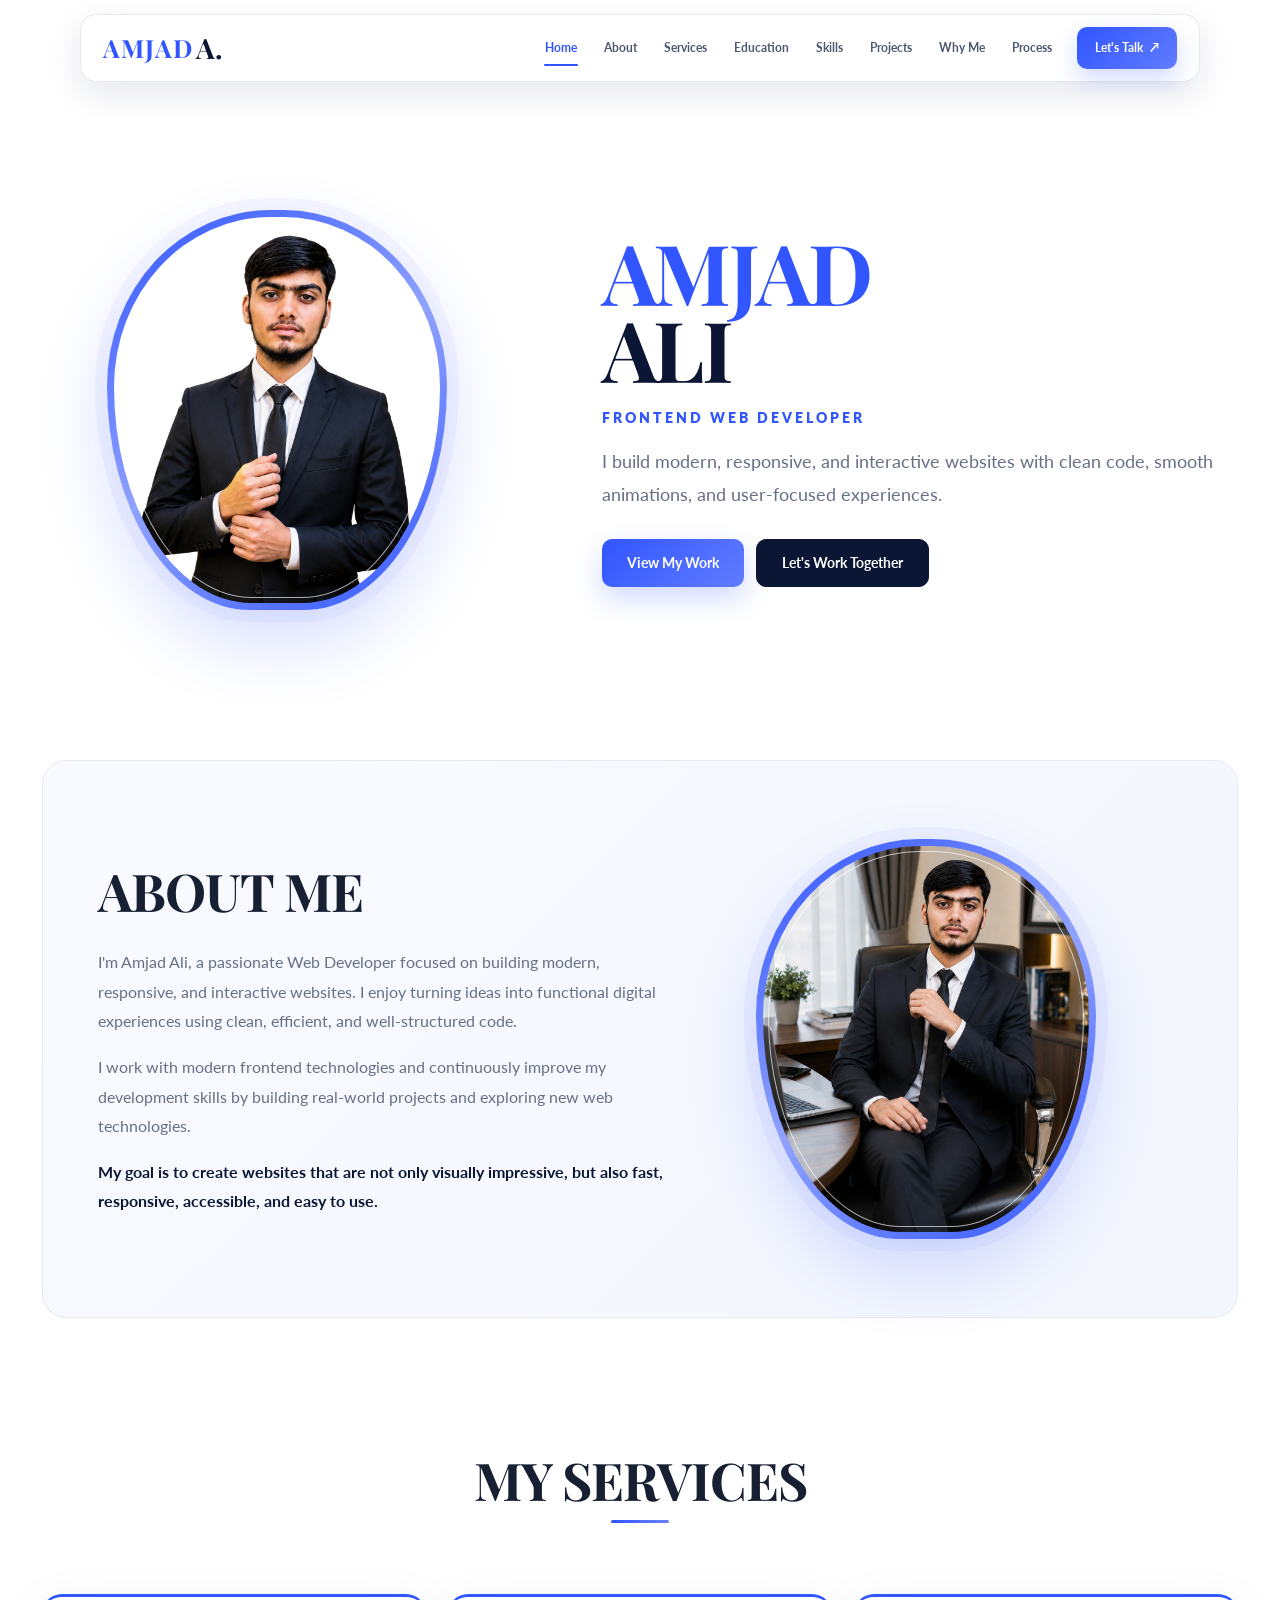
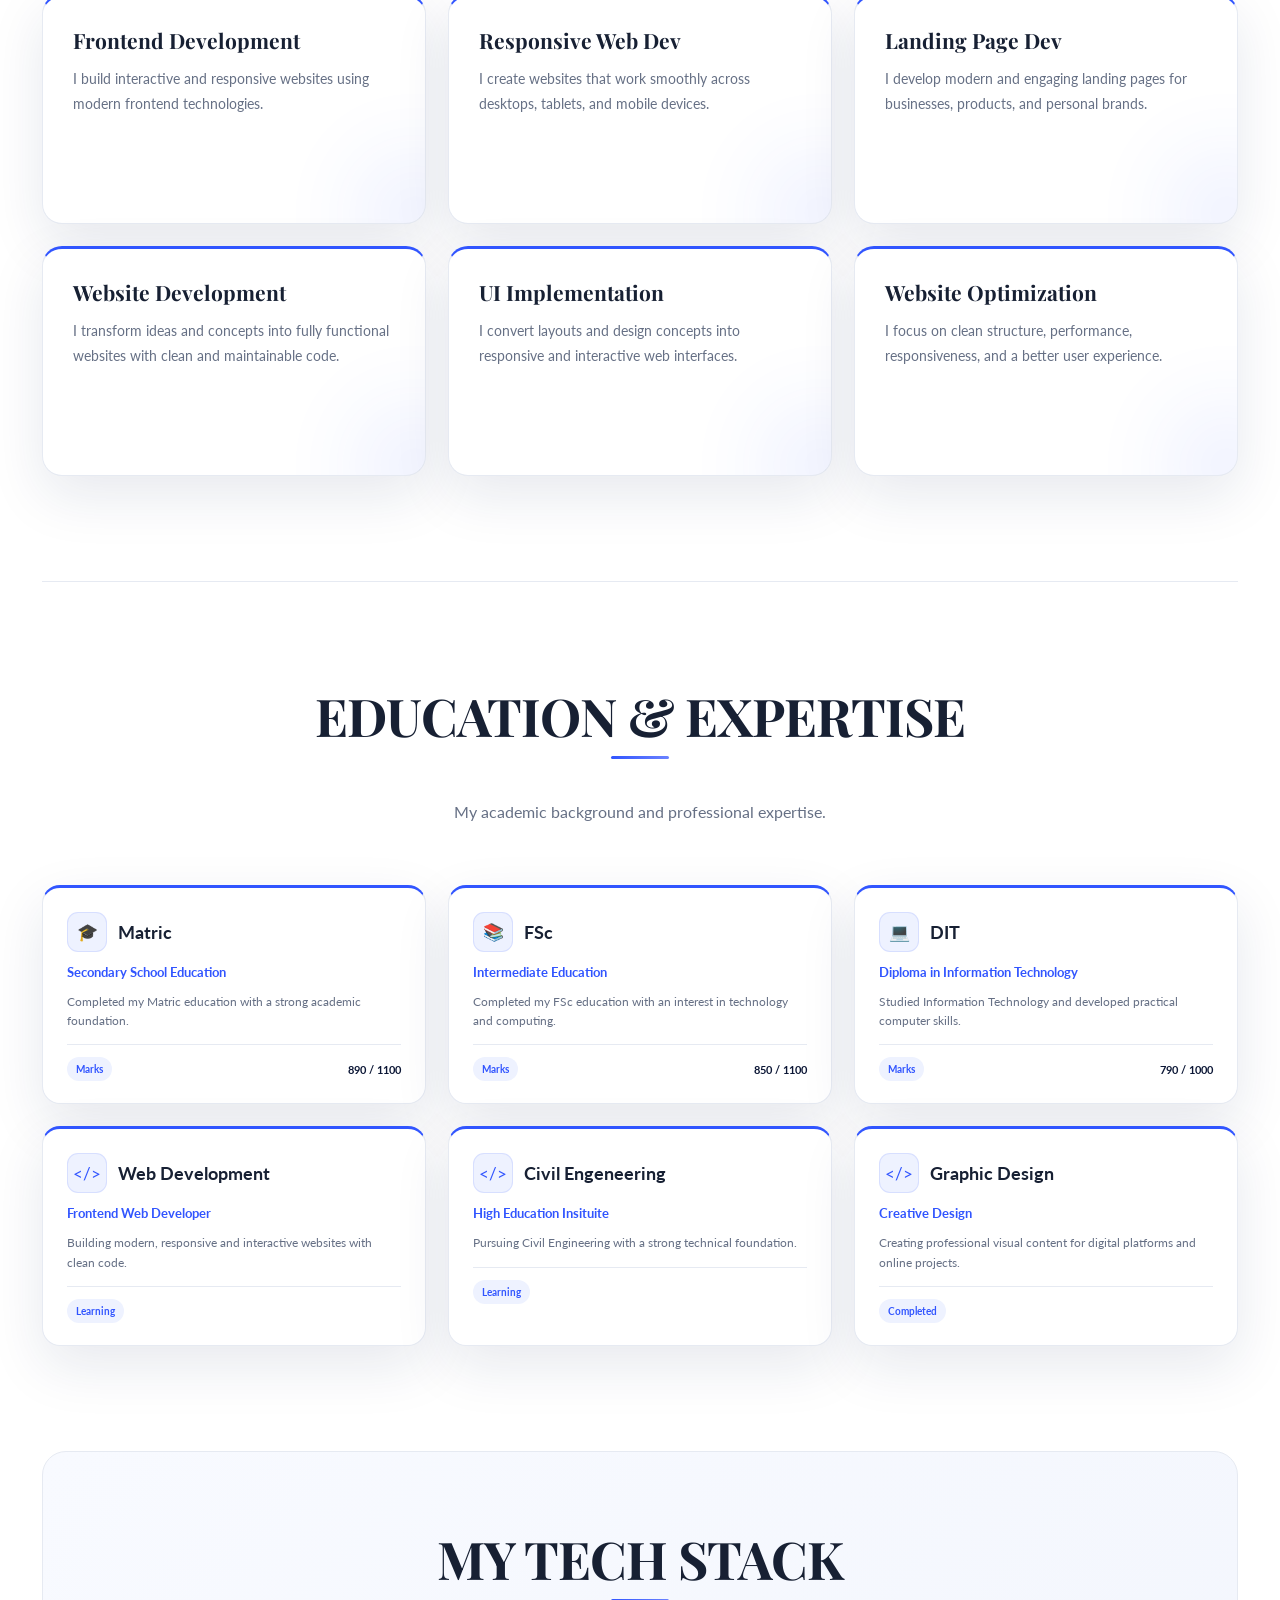
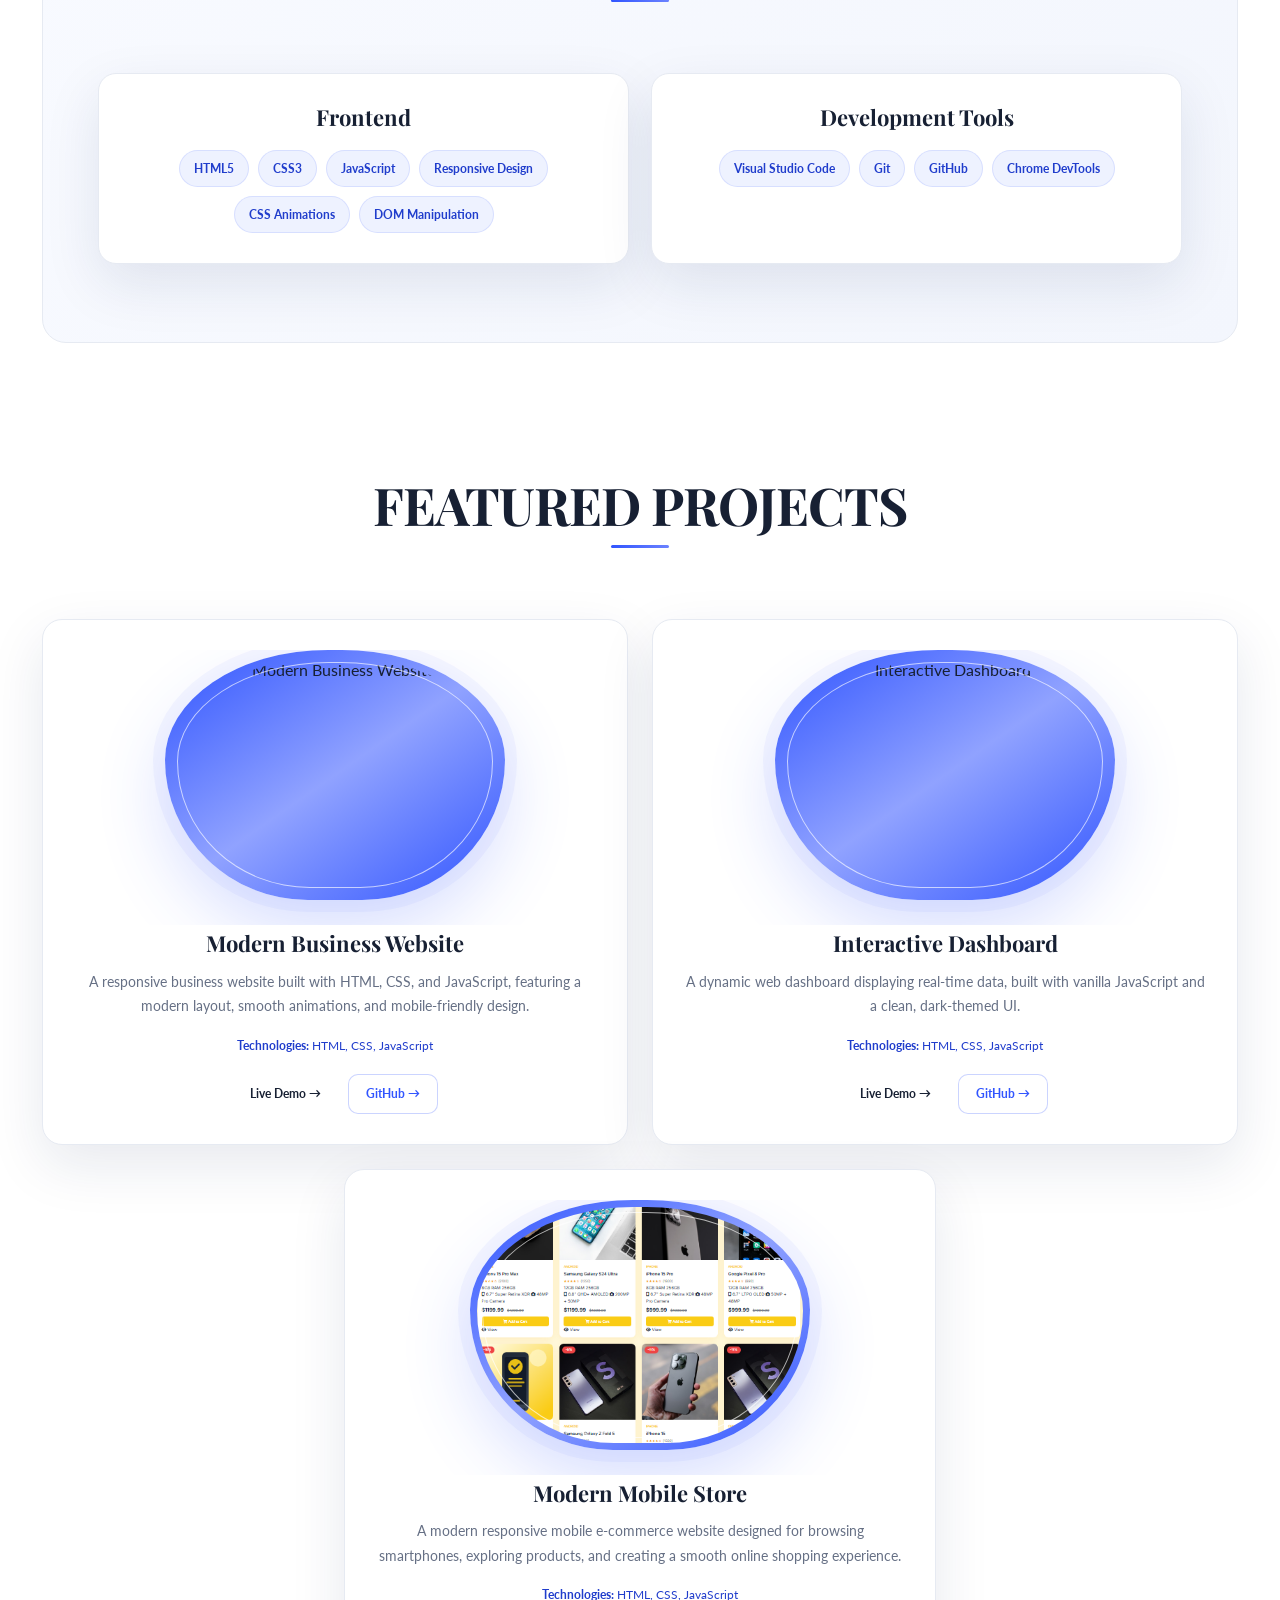
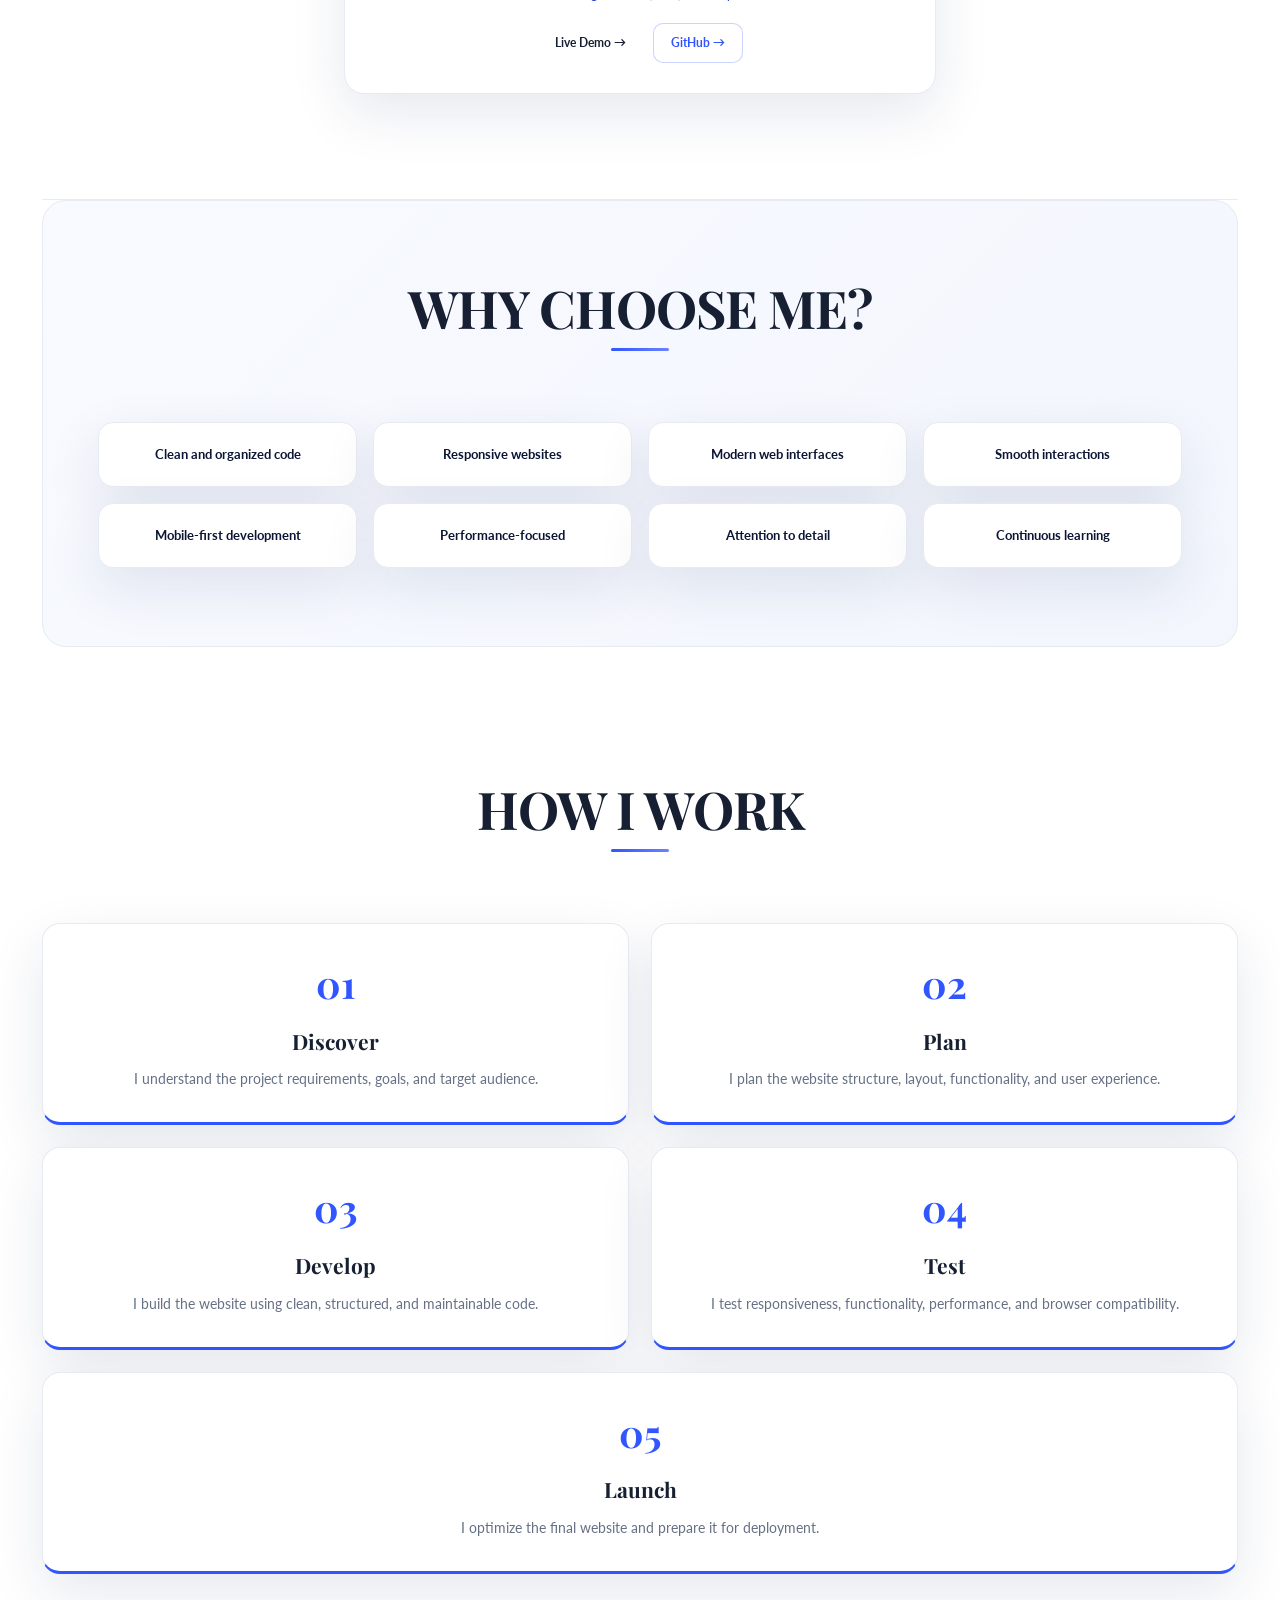
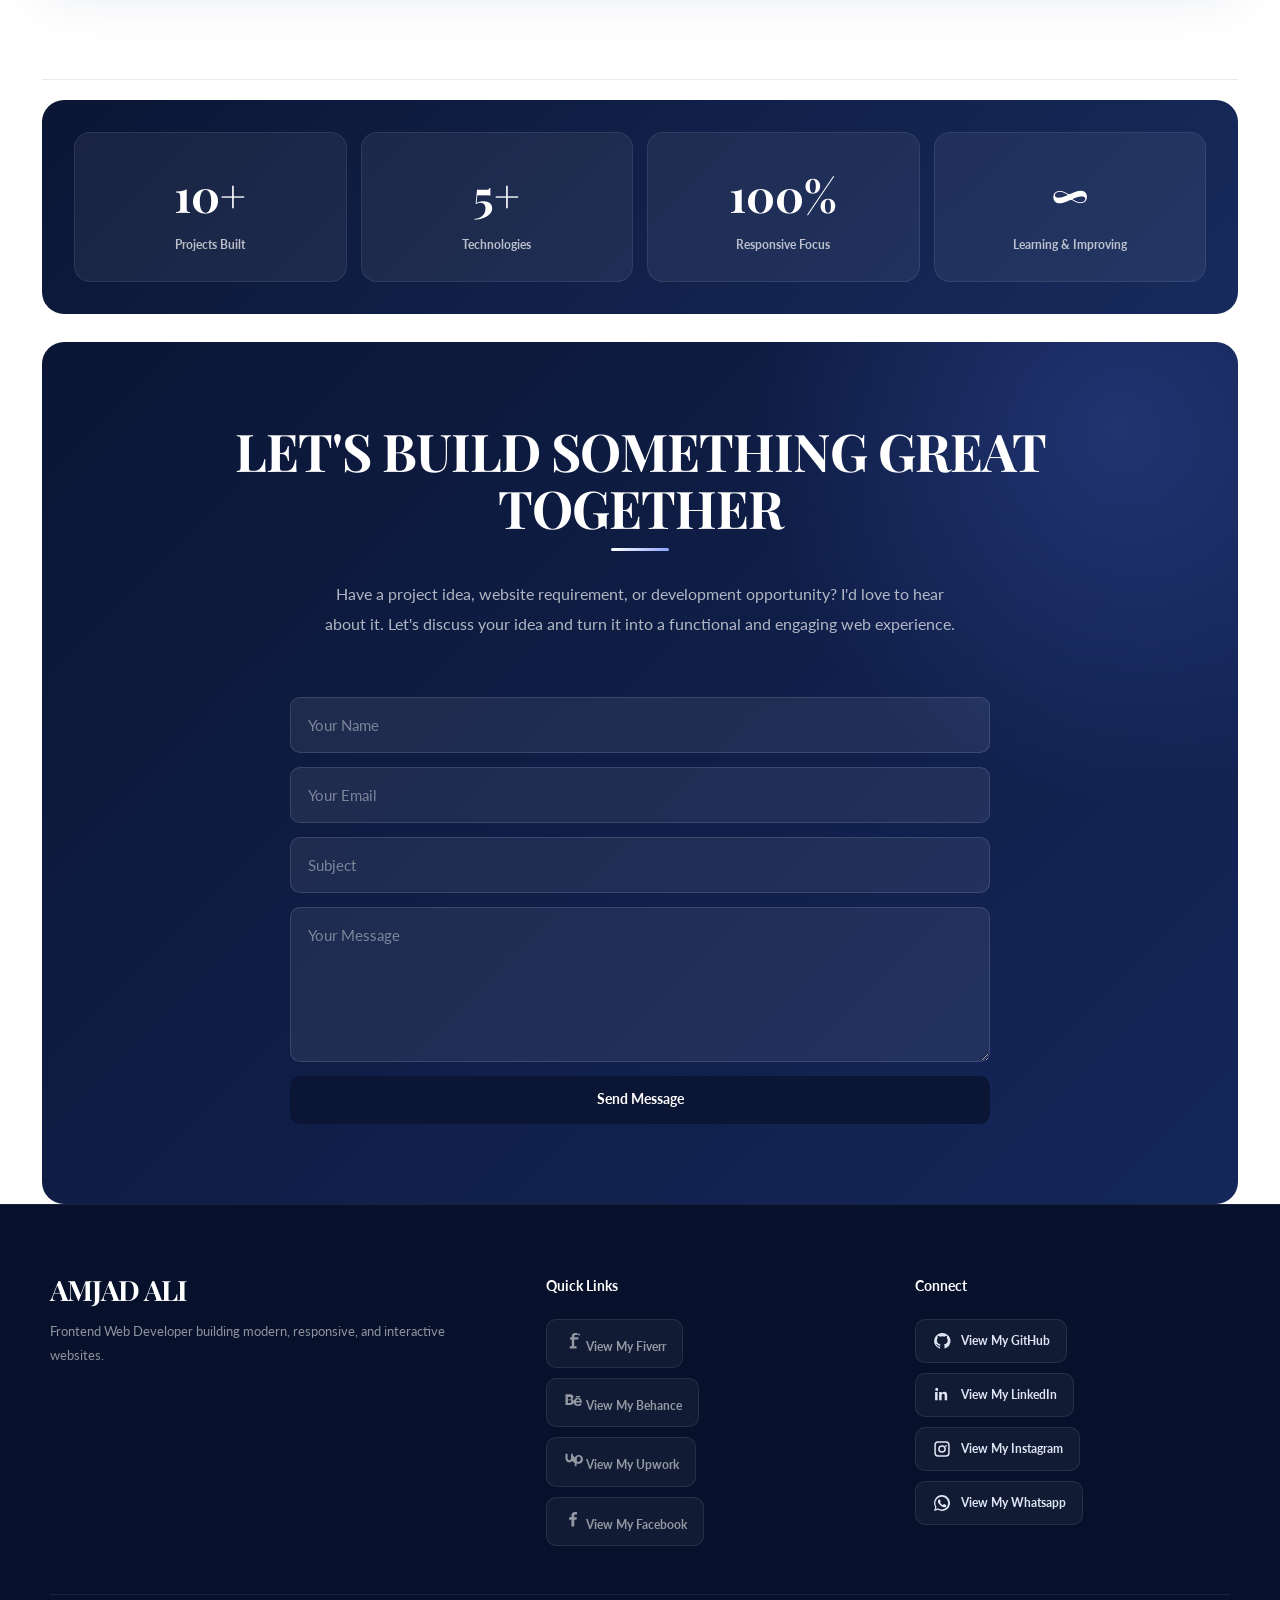
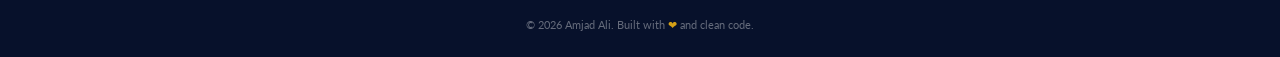
==== commit f719762e: "update" ====
--- a/index.html
+++ b/index.html
@@ -450,7 +450,7 @@
         <div class="project-card">
             <div class="project-image">
                 <div class="oval-frame small-frame">
-                    <img src="123.png"
+                    <img src="123.PNG"
                          alt="Modern Mobile Store">
                 </div>
             </div>
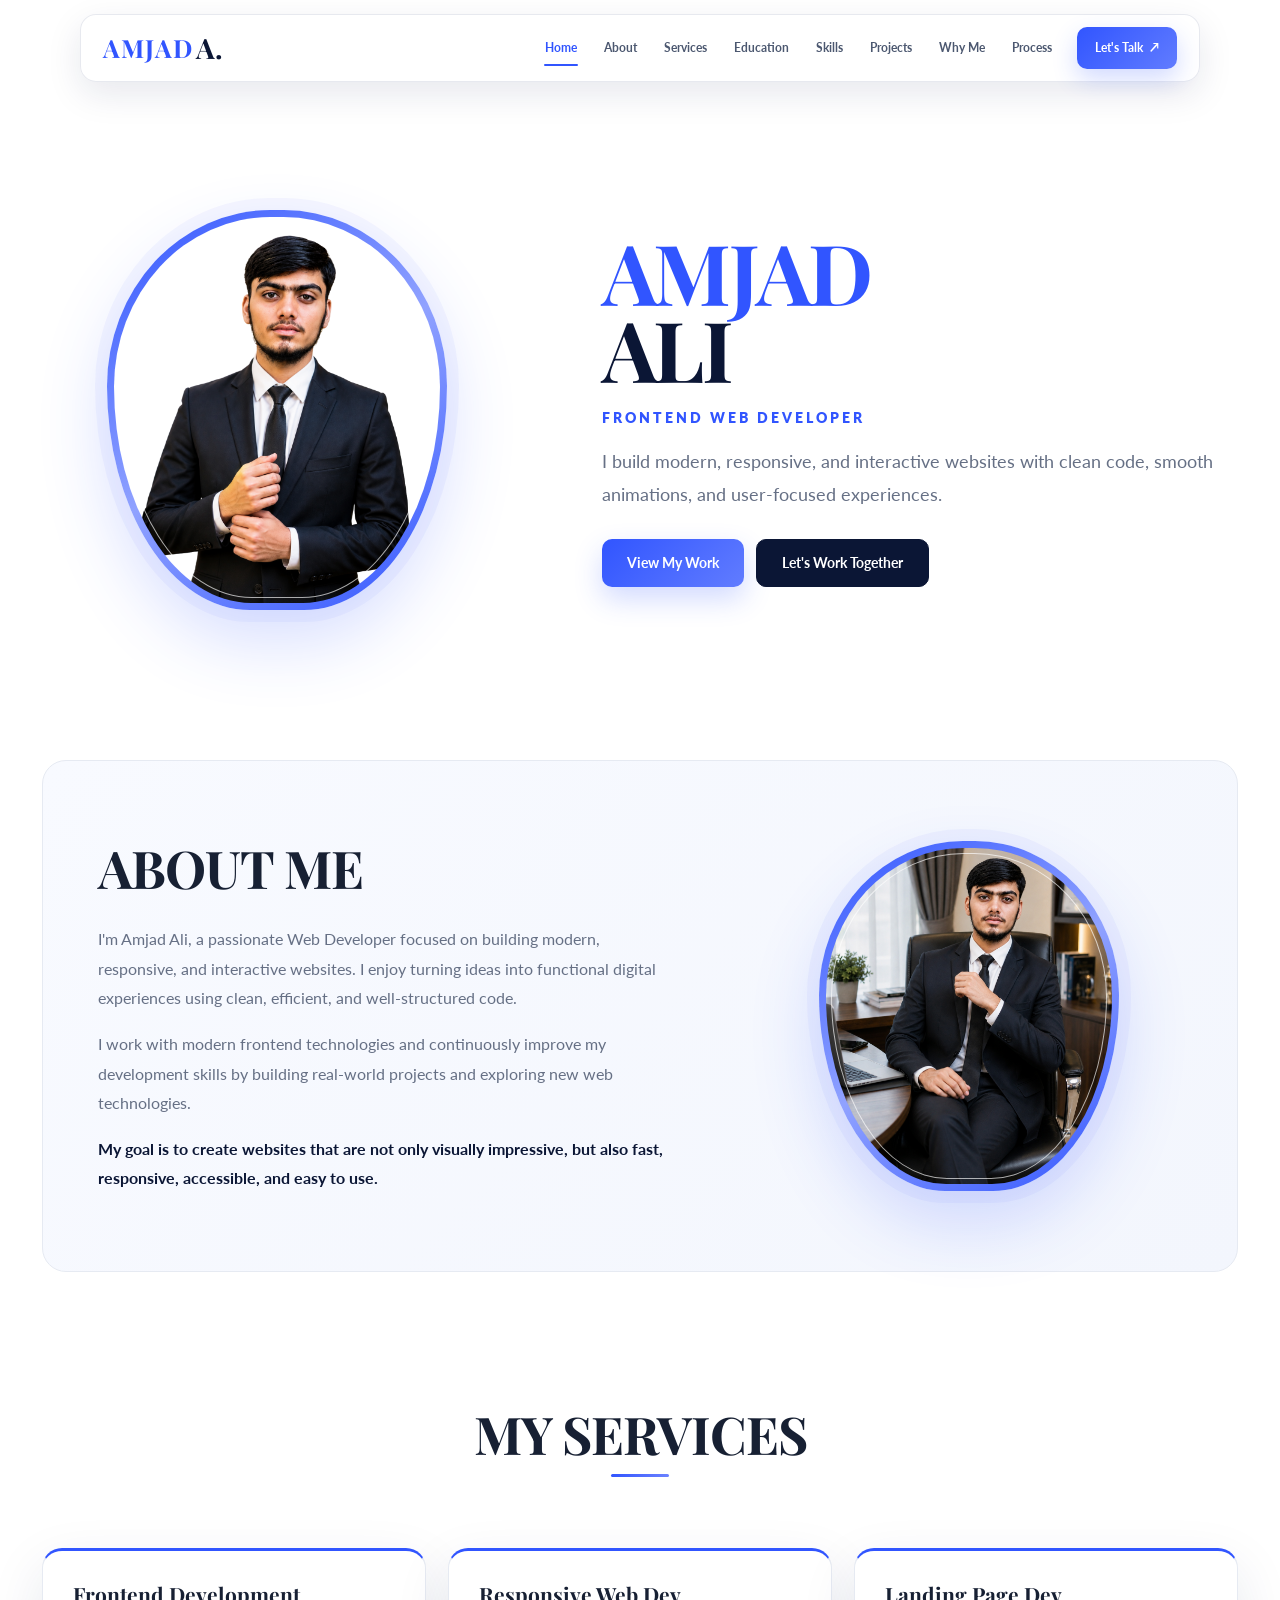
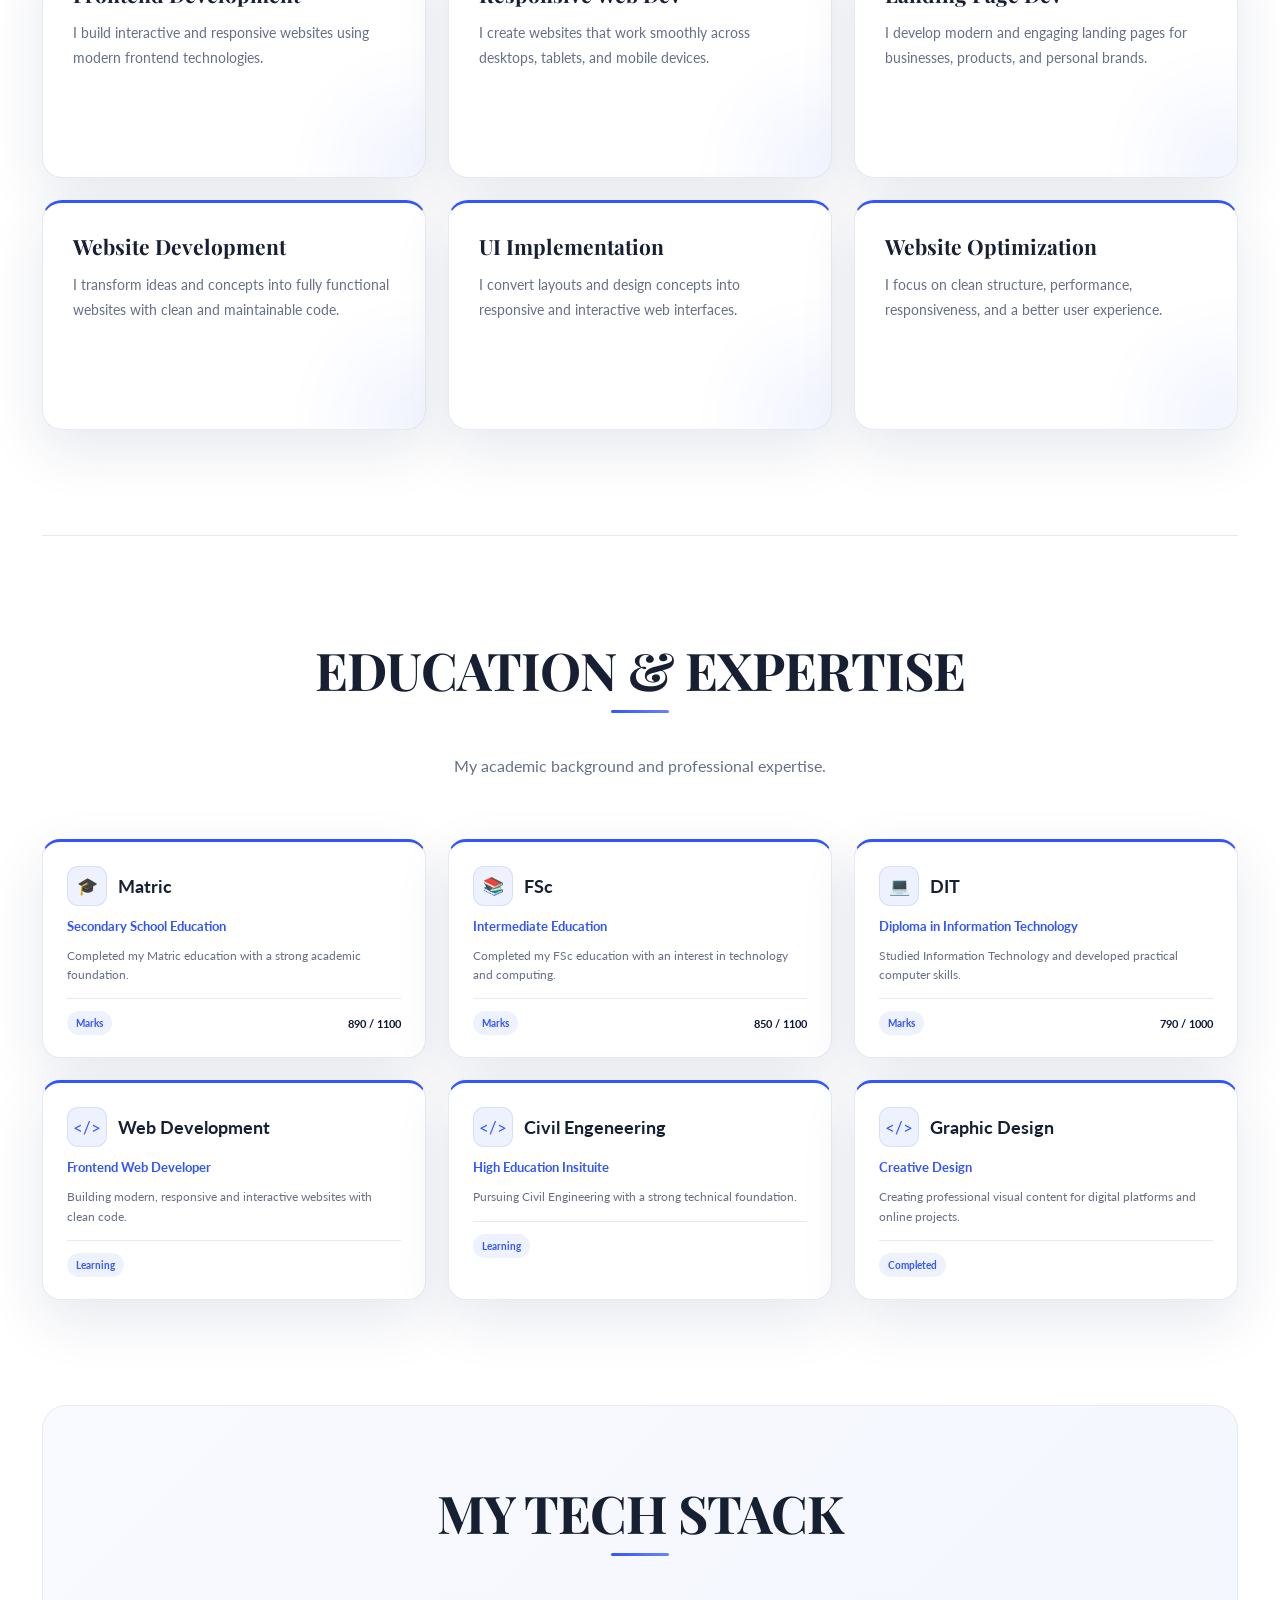
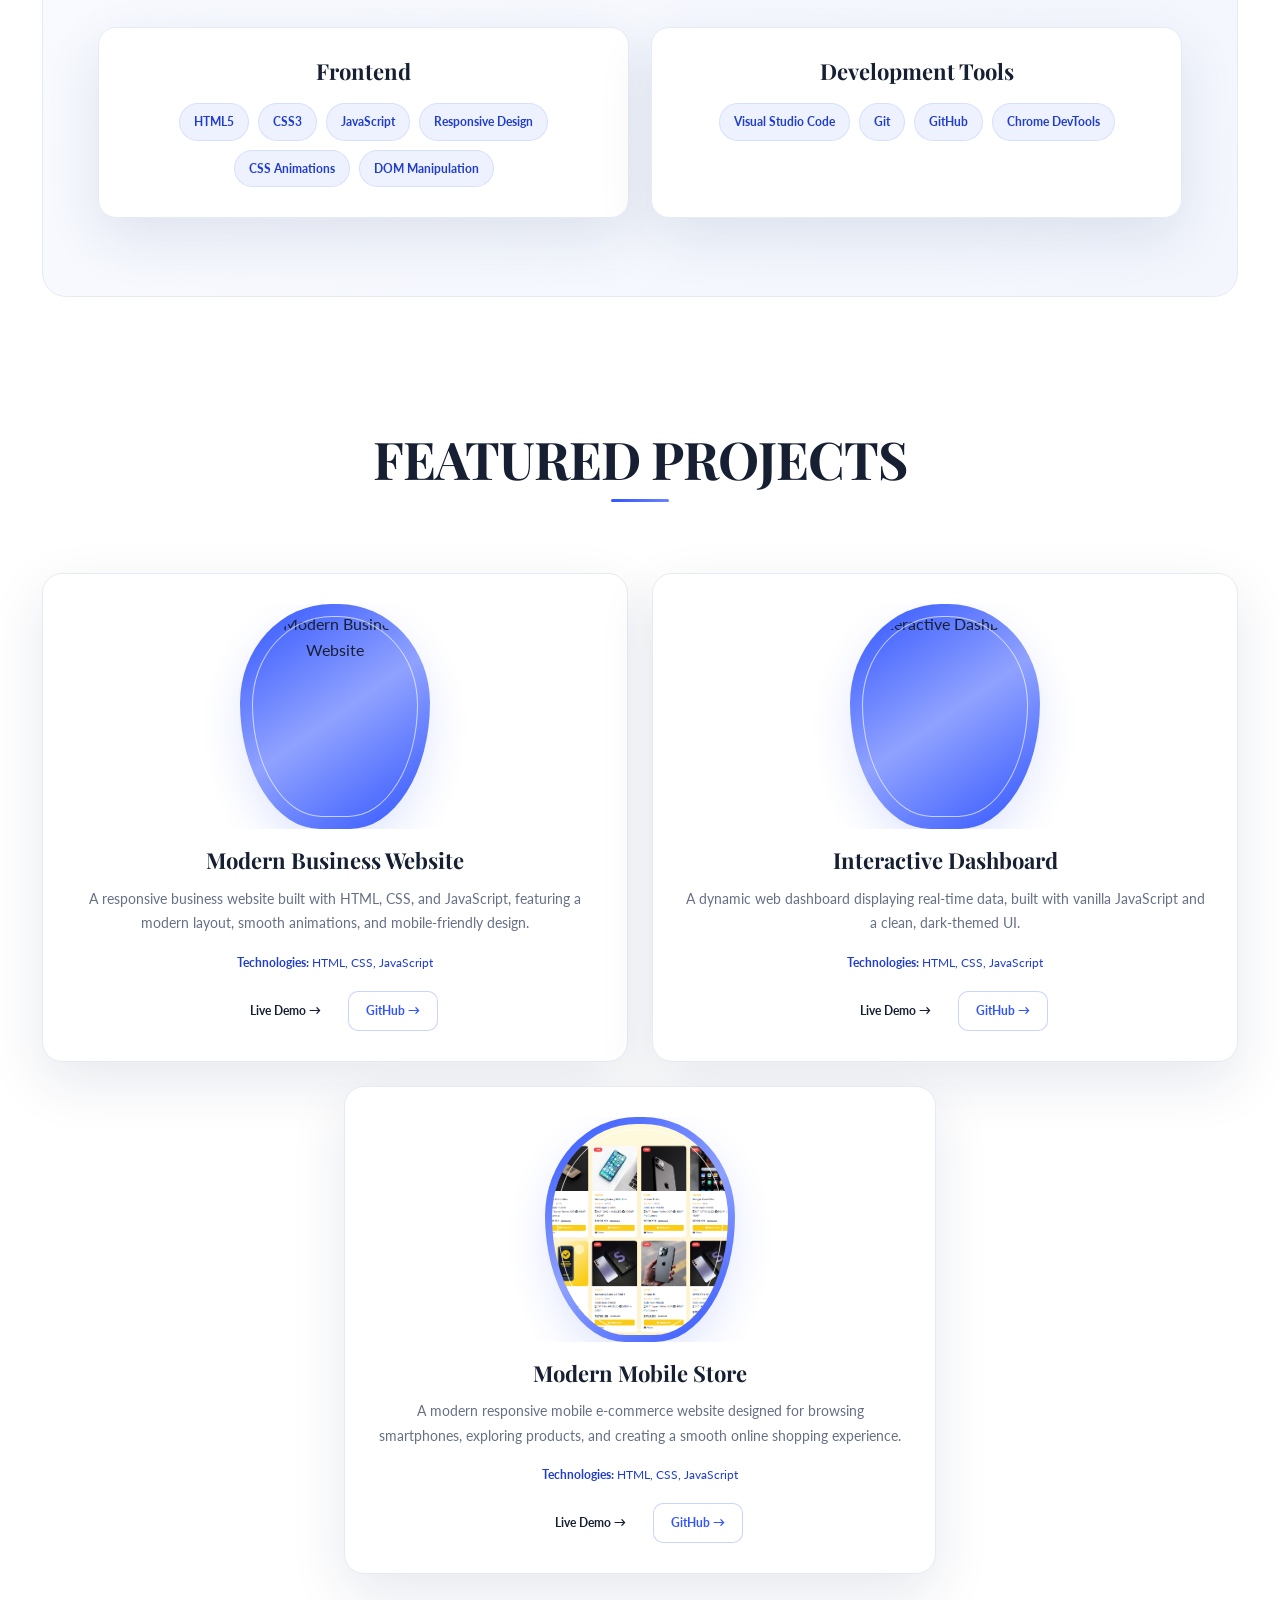
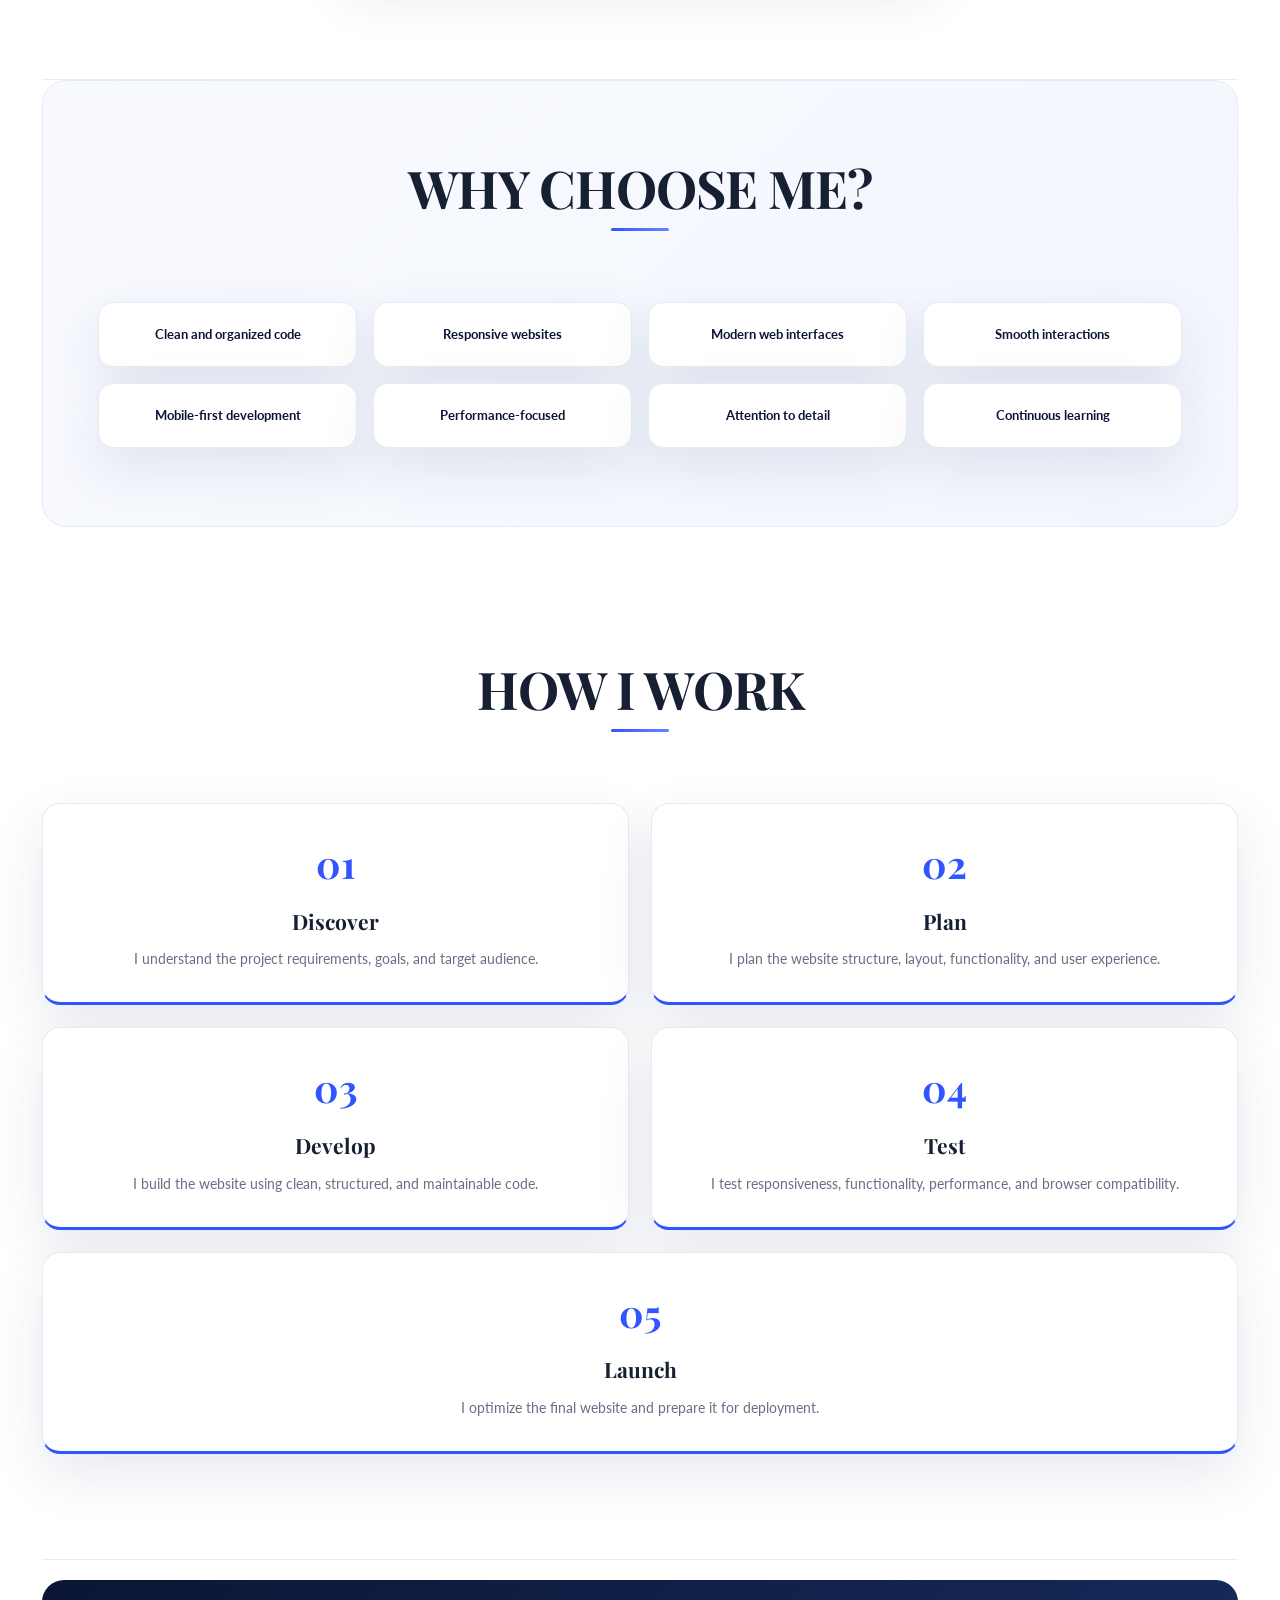
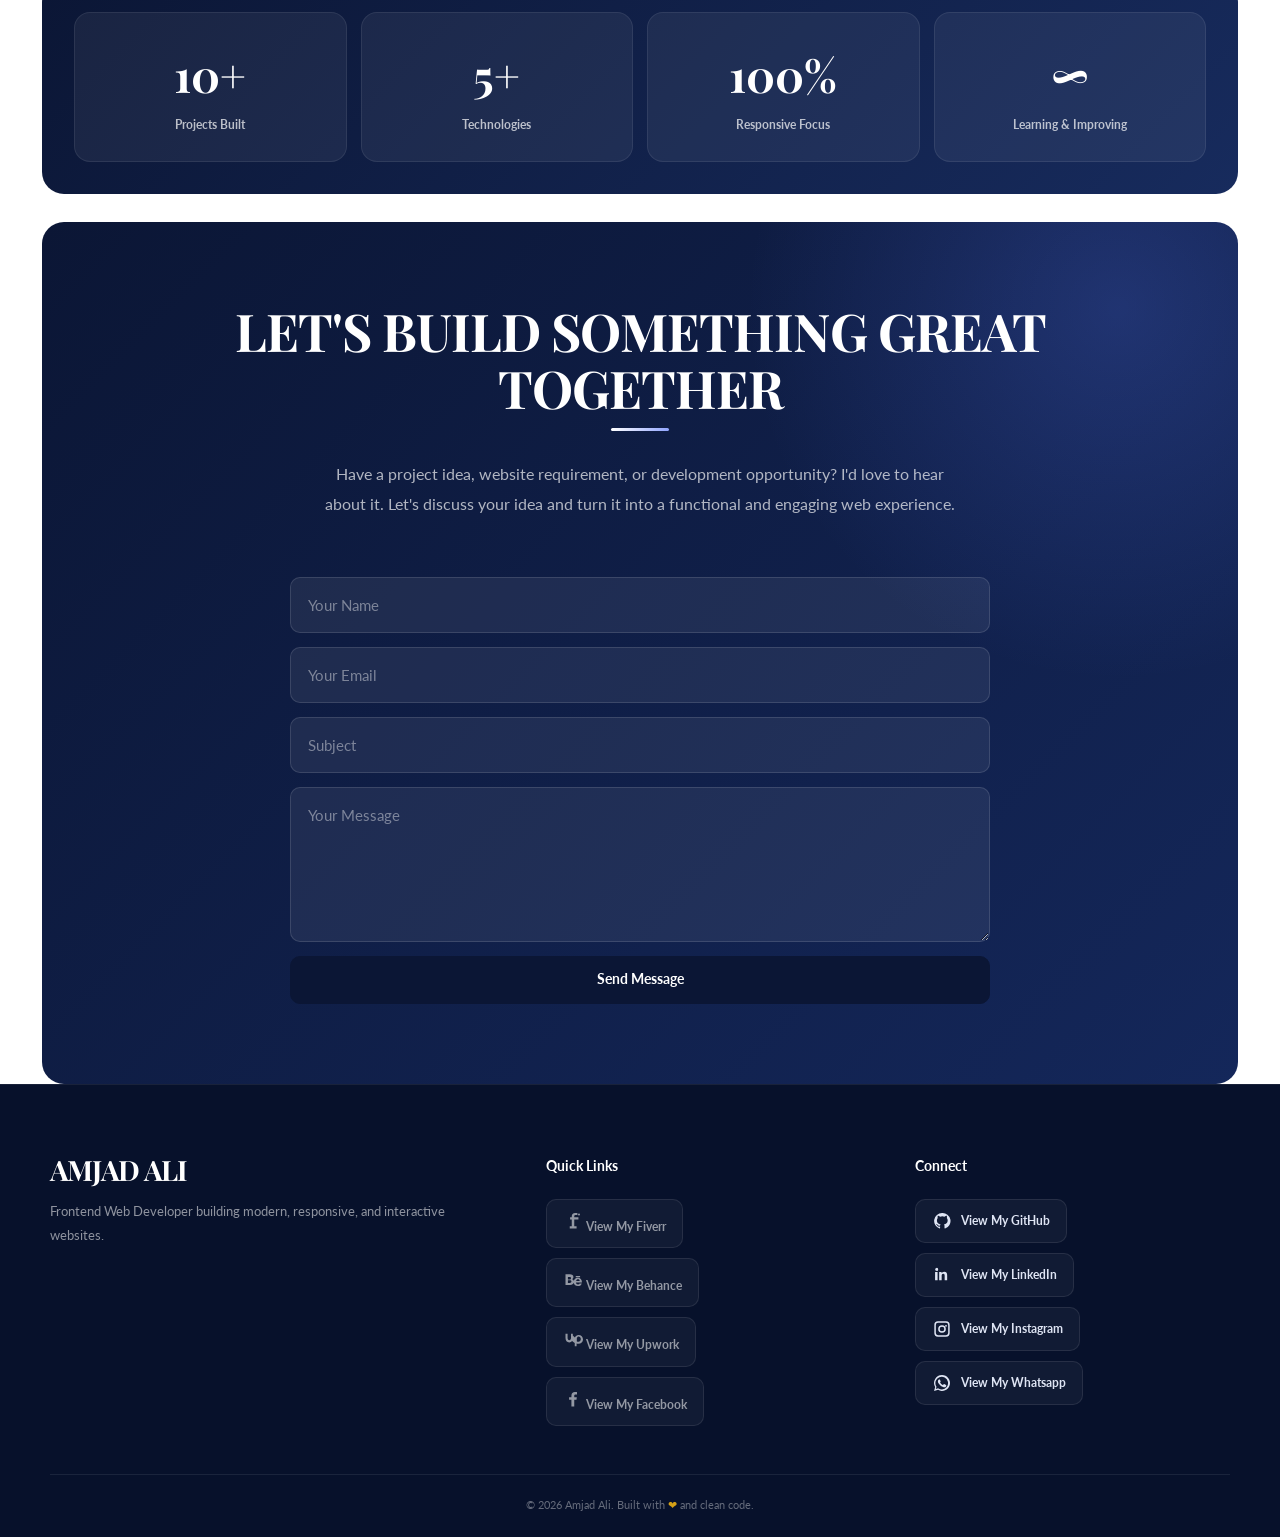
==== commit 99ce195d: "Third" ====
--- a/index.html
+++ b/index.html
@@ -413,8 +413,8 @@
             </p>
 
             <div class="project-links">
-                <a href="#" class="btn btn-small">Live Demo →</a>
-                <a href="#" class="btn btn-small btn-outline">GitHub →</a>
+                <a href="https://bussines-dashboard-topaz.vercel.app/" class="btn btn-small">Live Demo →</a>
+                <a href="https://github.com/amjadali03469016338-ops/Bussines-Dashboard.git" class="btn btn-small btn-outline">GitHub →</a>
             </div>
         </div>
 
@@ -440,8 +440,8 @@
             </p>
 
             <div class="project-links">
-                <a href="#" class="btn btn-small">Live Demo →</a>
-                <a href="#" class="btn btn-small btn-outline">GitHub →</a>
+                <a href="https://interactive-dashboard-ecru.vercel.app/" class="btn btn-small">Live Demo →</a>
+                <a href="https://github.com/amjadali03469016338-ops/Interactive-Dashboard.git" class="btn btn-small btn-outline">GitHub →</a>
             </div>
         </div>
 
@@ -468,7 +468,7 @@
             </p>
 
             <div class="project-links">
-                <a href="#" class="btn btn-small">Live Demo →</a>
+                <a href="https://mobile-store-iota-ten.vercel.app/login.html" class="btn btn-small">Live Demo →</a>
                 <a href="#" class="btn btn-small btn-outline">GitHub →</a>
             </div>
         </div>
--- a/style.css
+++ b/style.css
@@ -542,50 +542,14 @@
     border-radius: inherit;
 }
 
-/* PROJECT IMAGES
-   EXACT SAME SIZE AS HERO IMAGE
-*/
-.project-image .oval-frame,
-.project-image .small-frame {
-    width: 100px !important;
-    height: 250px !important;
-
-    min-width: 340px;
-    max-width: 340px;
-
-    flex: 0 0 340px;
-
-    margin: 0 auto 25px;
-
-    padding: 7px;
-
-    border-radius: 48% 48% 42% 42% / 44% 44% 56% 56% !important;
-
-    overflow: hidden;
-}
-
-.project-image .oval-frame img,
-.project-image .small-frame img {
-    width: 100% !important;
-    height: 100% !important;
-
-    display: block;
-
-    object-fit: cover !important;
-    object-position: center;
-
-    border-radius: inherit !important;
-}
-
-/* Direct image with small-frame class */
-.project-image img.small-frame {
-    background: linear-gradient(
-        145deg,
-        var(--primary),
-        #90a2ff,
-        var(--primary)
-    );
-}
+/* PROJECT THUMBNAIL FRAME — RESTORED */
+.small-frame {
+    width: 205px;
+    height: 230px;
+    margin: 0 auto 20px;
+    box-shadow: 0 18px 40px rgba(49,85,255,.14);
+}
+
 
 @keyframes imageFloat {
     0%, 100% {
@@ -1003,6 +967,7 @@
 
 .step-card h4 {
     margin-bottom: 8px;
+ 
 }
 
 .step-card p {
@@ -1012,6 +977,7 @@
 
 .full-width {
     grid-column: span 2;
+  
 }
 
 /* =========================
@@ -1675,14 +1641,6 @@
         flex-basis: 320px;
     }
 
-    .project-image .oval-frame,
-    .project-image .small-frame {
-        width: 320px !important;
-        height: 380px !important;
-        min-width: 320px;
-        max-width: 320px;
-        flex-basis: 320px;
-    }
 }
 
 /* =========================================================
@@ -1881,20 +1839,6 @@
         max-width: 85vw;
     }
 
-    /*
-       PROJECT IMAGE
-       Hero ke same proportion
-    */
-    .project-image .oval-frame,
-    .project-image .small-frame {
-        width: 300px !important;
-        height: 350px !important;
-
-        min-width: 300px;
-        max-width: 85vw;
-
-        flex-basis: 300px;
-    }
 
     .bg-light {
         width: 100%;
@@ -2064,20 +2008,6 @@
         max-width: 225px;
     }
 
-    /*
-       PROJECT IMAGE
-       Same ratio / same style
-    */
-    .project-image .oval-frame,
-    .project-image .small-frame {
-        width: 225px !important;
-        height: 265px !important;
-
-        min-width: 225px;
-        max-width: 225px;
-
-        flex-basis: 225px;
-    }
 
     .bg-light {
         padding: 45px 17px;
@@ -2254,19 +2184,6 @@
         max-width: 195px;
     }
 
-    /*
-       PROJECT IMAGE
-    */
-    .project-image .oval-frame,
-    .project-image .small-frame {
-        width: 195px !important;
-        height: 225px !important;
-
-        min-width: 195px;
-        max-width: 195px;
-
-        flex-basis: 195px;
-    }
 
     .stats-grid {
         grid-template-columns: 1fr;
@@ -2482,4 +2399,307 @@
 
 /* =========================================================
    END — AMJAD ALI PORTFOLIO CSS
-========================================================= */+========================================================= */
+/* =========================================
+   ABOUT IMAGE - BALANCED
+   ========================================= */
+
+#about .image-block {
+    display: flex;
+    justify-content: center;
+    align-items: center;
+}
+
+#about .image-block .oval-frame {
+    width: 300px;
+    height: 350px;
+    flex: 0 0 300px;
+}
+
+/* Tablet */
+@media (max-width: 900px) {
+    #about .image-block .oval-frame {
+        width: 280px;
+        height: 330px;
+        flex-basis: 280px;
+    }
+}
+
+/* Mobile */
+@media (max-width: 768px) {
+    #about .image-block {
+        justify-content: center;
+        margin-top: 20px;
+    }
+
+    #about .image-block .oval-frame {
+        width: 250px;
+        height: 295px;
+        flex-basis: 250px;
+    }
+}
+
+/* Small Mobile */
+@media (max-width: 540px) {
+    #about .image-block .oval-frame {
+        width: 220px;
+        height: 230px;
+        flex-basis: 220px;
+    }
+}
+/* ============================================
+   PROJECT IMAGE + FRAME — BALANCED
+   ============================================ */
+
+.project-image {
+    display: flex;
+    justify-content: center;
+    align-items: center;
+    width: 100%;
+    margin-bottom: 18px;
+}
+
+.project-image .small-frame {
+    width: 190px;
+    height: 225px;
+    flex: 0 0 190px;
+    margin: 0 auto;
+}
+
+/* Image inside project frame */
+.project-image .small-frame img {
+    width: 100%;
+    height: 100%;
+    object-fit: cover;
+    object-position: center;
+    display: block;
+}
+
+/* Tablet */
+@media (max-width: 768px) {
+    .project-image .small-frame {
+        width: 175px;
+        height: 210px;
+        flex-basis: 175px;
+    }
+}
+
+/* Mobile */
+@media (max-width: 540px) {
+    .project-image .small-frame {
+        width: 165px;
+        height: 200px;
+        flex-basis: 165px;
+    }
+}
+
+/* Small Mobile */
+@media (max-width: 400px) {
+    .project-image .small-frame {
+        width: 155px;
+        height: 190px;
+        flex-basis: 155px;
+    }
+}
+/* ============================================
+   📱 MOBILE — ALL CARD SECTIONS 2 COLUMNS
+   ============================================ */
+
+@media (max-width: 768px) {
+
+    /* Services */
+    .services-grid,
+    .service-grid,
+    .services-container {
+
+        grid-template-columns: repeat(2, minmax(0, 1fr)) !important;
+    }
+
+    /* Skills */
+    .skills-grid,
+    .skills-container {
+
+        grid-template-columns: repeat(2, minmax(0, 1fr)) !important;
+    }
+
+    /* Education */
+    .education-grid,
+    .education-container {
+
+        grid-template-columns: repeat(2, minmax(0, 1fr)) !important;
+    }
+
+    /* Projects */
+    .projects-grid,
+    .projects-container {
+
+        grid-template-columns: repeat(2, minmax(0, 1fr)) !important;
+    }
+
+    /* General card grids */
+    .cards-grid,
+    .card-grid {
+
+        grid-template-columns: repeat(2, minmax(0, 1fr)) !important;
+    }
+
+}
+
+
+/* ============================================
+   📱 SMALL MOBILE
+   ============================================ */
+
+@media (max-width: 480px) {
+
+    .services-grid,
+    .service-grid,
+    .services-container,
+    .skills-grid,
+    .skills-container,
+    .education-grid,
+    .education-container,
+    .projects-grid,
+    .projects-container,
+    .cards-grid,
+    .card-grid {
+
+        grid-template-columns: repeat(2, minmax(0, 1fr)) !important;
+    }
+
+}
+/* ============================================
+   📱 MOBILE — SERVICES 2 COLUMNS
+   ============================================ */
+
+@media (max-width: 768px) {
+    #services .grid-3 {
+        grid-template-columns: repeat(2, minmax(0, 1fr)) !important;
+        gap: 15px !important;
+    }
+
+    #services .service-card {
+        width: 100% !important;
+        min-width: 0 !important;
+    }
+}
+
+@media (max-width: 480px) {
+    #services .grid-3 {
+        grid-template-columns: repeat(2, minmax(0, 1fr)) !important;
+        gap: 12px !important;
+    }
+}
+/* ============================================
+   📱 MOBILE — WHY CHOOSE ME: 2 COLUMNS
+   ============================================ */
+
+@media (max-width: 768px) {
+
+    #why-me .benefits-list {
+        display: grid !important;
+        grid-template-columns: repeat(2, minmax(0, 1fr)) !important;
+        gap: 12px !important;
+    }
+
+    #why-me .benefits-list li {
+        width: 100% !important;
+        min-width: 0 !important;
+    }
+
+
+    /* ========================================
+       HOW I WORK — 2 COLUMNS
+       ======================================== */
+
+    #process .process-grid {
+        grid-template-columns: repeat(2, minmax(0, 1fr)) !important;
+        gap: 15px !important;
+    }
+
+    #process .step-card {
+        width: 100% !important;
+        min-width: 0 !important;
+    }
+
+    /* 5th card full-width ko bhi 2-column flow mein lao */
+    #process .step-card.full-width {
+        grid-column: auto !important;
+       
+    }
+
+
+    /* ========================================
+       STATS — 2 COLUMNS
+       ======================================== */
+
+    #stats .stats-grid {
+        grid-template-columns: repeat(2, minmax(0, 1fr)) !important;
+        gap: 15px !important;
+    }
+
+    #stats .stat-item {
+        width: 100% !important;
+        min-width: 0 !important;
+    }
+}
+
+
+/* ============================================
+   📱 SMALL MOBILE
+   ============================================ */
+
+@media (max-width: 480px) {
+
+    #why-me .benefits-list {
+        grid-template-columns: repeat(2, minmax(0, 1fr)) !important;
+        gap: 10px !important;
+    }
+
+    #process .process-grid {
+        grid-template-columns: repeat(2, minmax(0, 1fr)) !important;
+        gap: 12px !important;
+    }
+
+    #stats .stats-grid {
+        grid-template-columns: repeat(2, minmax(0, 1fr)) !important;
+        gap: 10px !important;
+    }
+}
+/* ============================================
+   📱 HOW I WORK — 4 CARDS + 5TH CENTER
+   ============================================ */
+
+@media (max-width: 768px) {
+
+    #process .process-grid {
+        grid-template-columns: repeat(2, minmax(0, 1fr)) !important;
+        gap: 15px !important;
+    }
+
+    #process .step-card {
+        width: 100% !important;
+        min-width: 0 !important;
+    }
+
+    /* 5th card — center */
+    #process .step-card:nth-child(5) {
+        grid-column: 1 / -1 !important;
+        width: 50% !important;
+        justify-self: center !important;
+    }
+}
+
+@media (max-width: 480px) {
+
+    #process .process-grid {
+        grid-template-columns: repeat(2, minmax(0, 1fr)) !important;
+        gap: 12px !important;
+    }
+
+    /* 5th card — center */
+    #process .step-card:nth-child(5) {
+        width: 55% !important;
+        justify-self: center !important;
+    }
+}
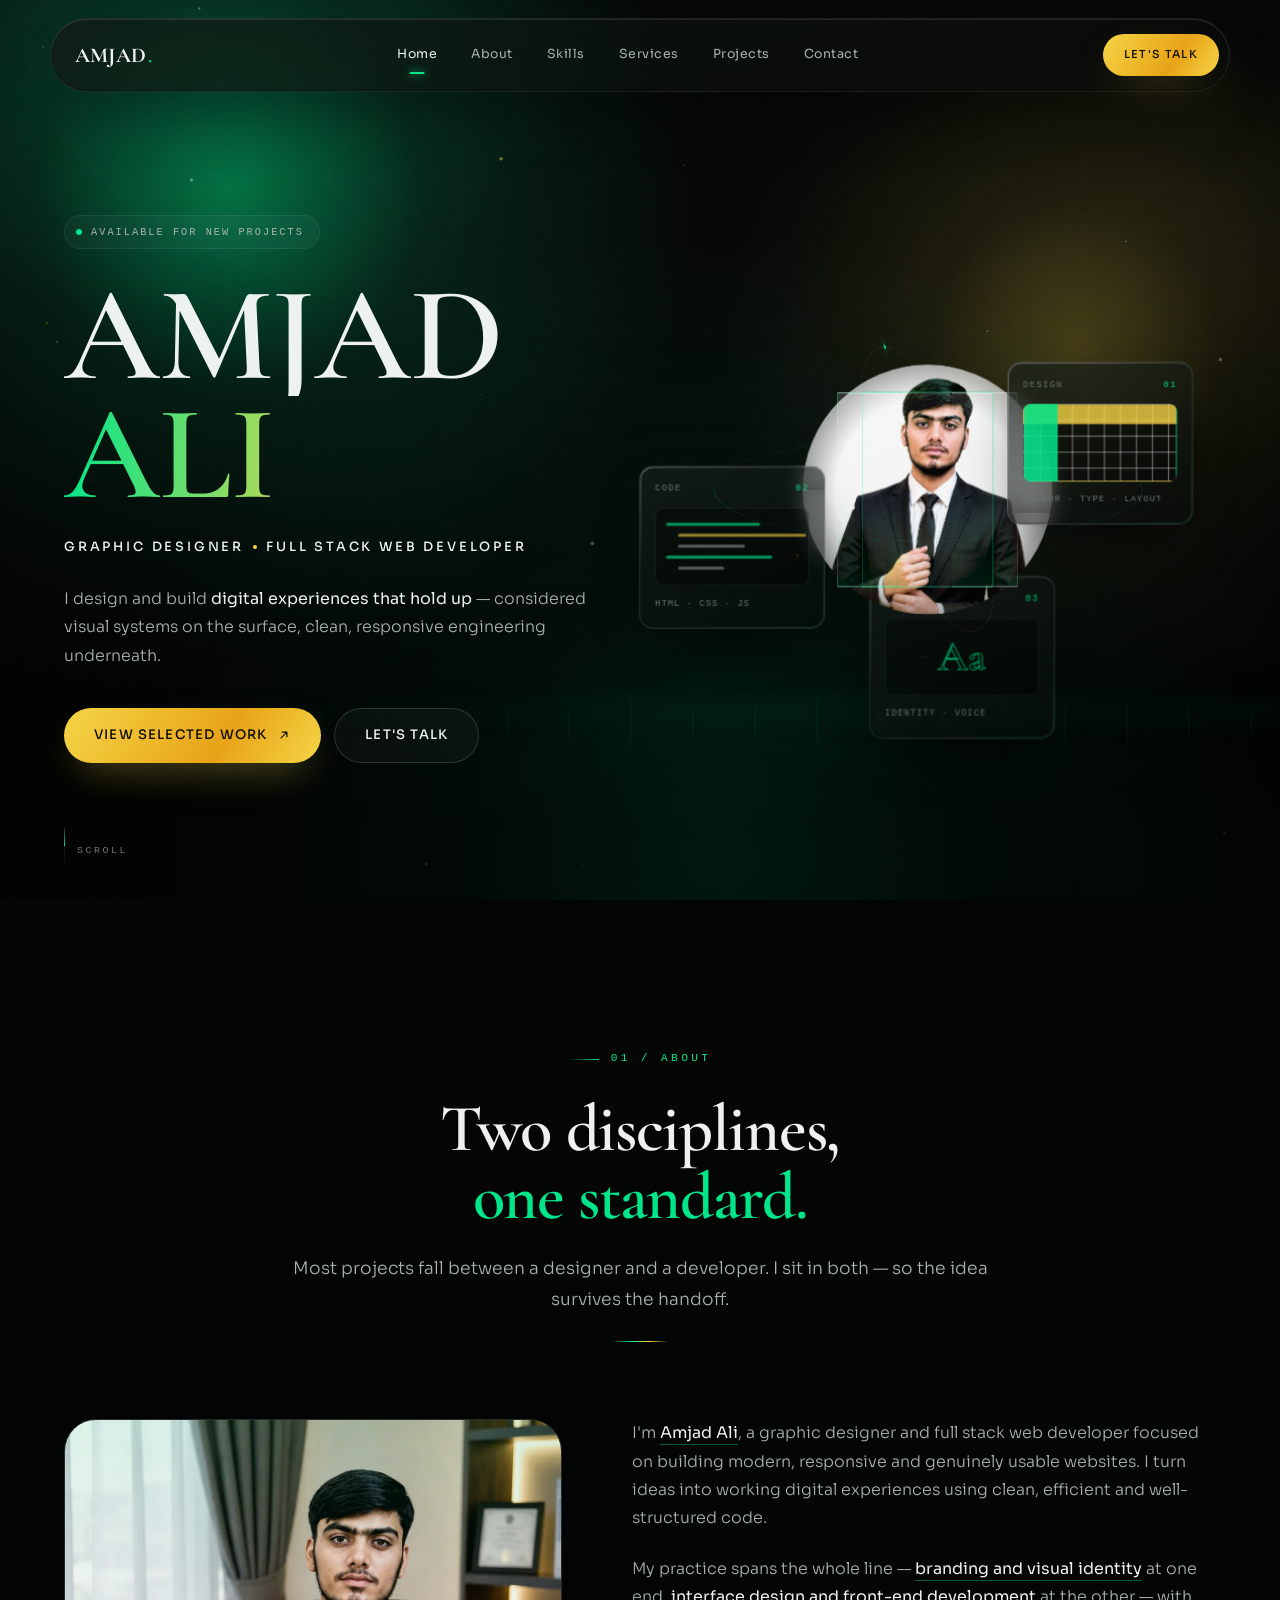
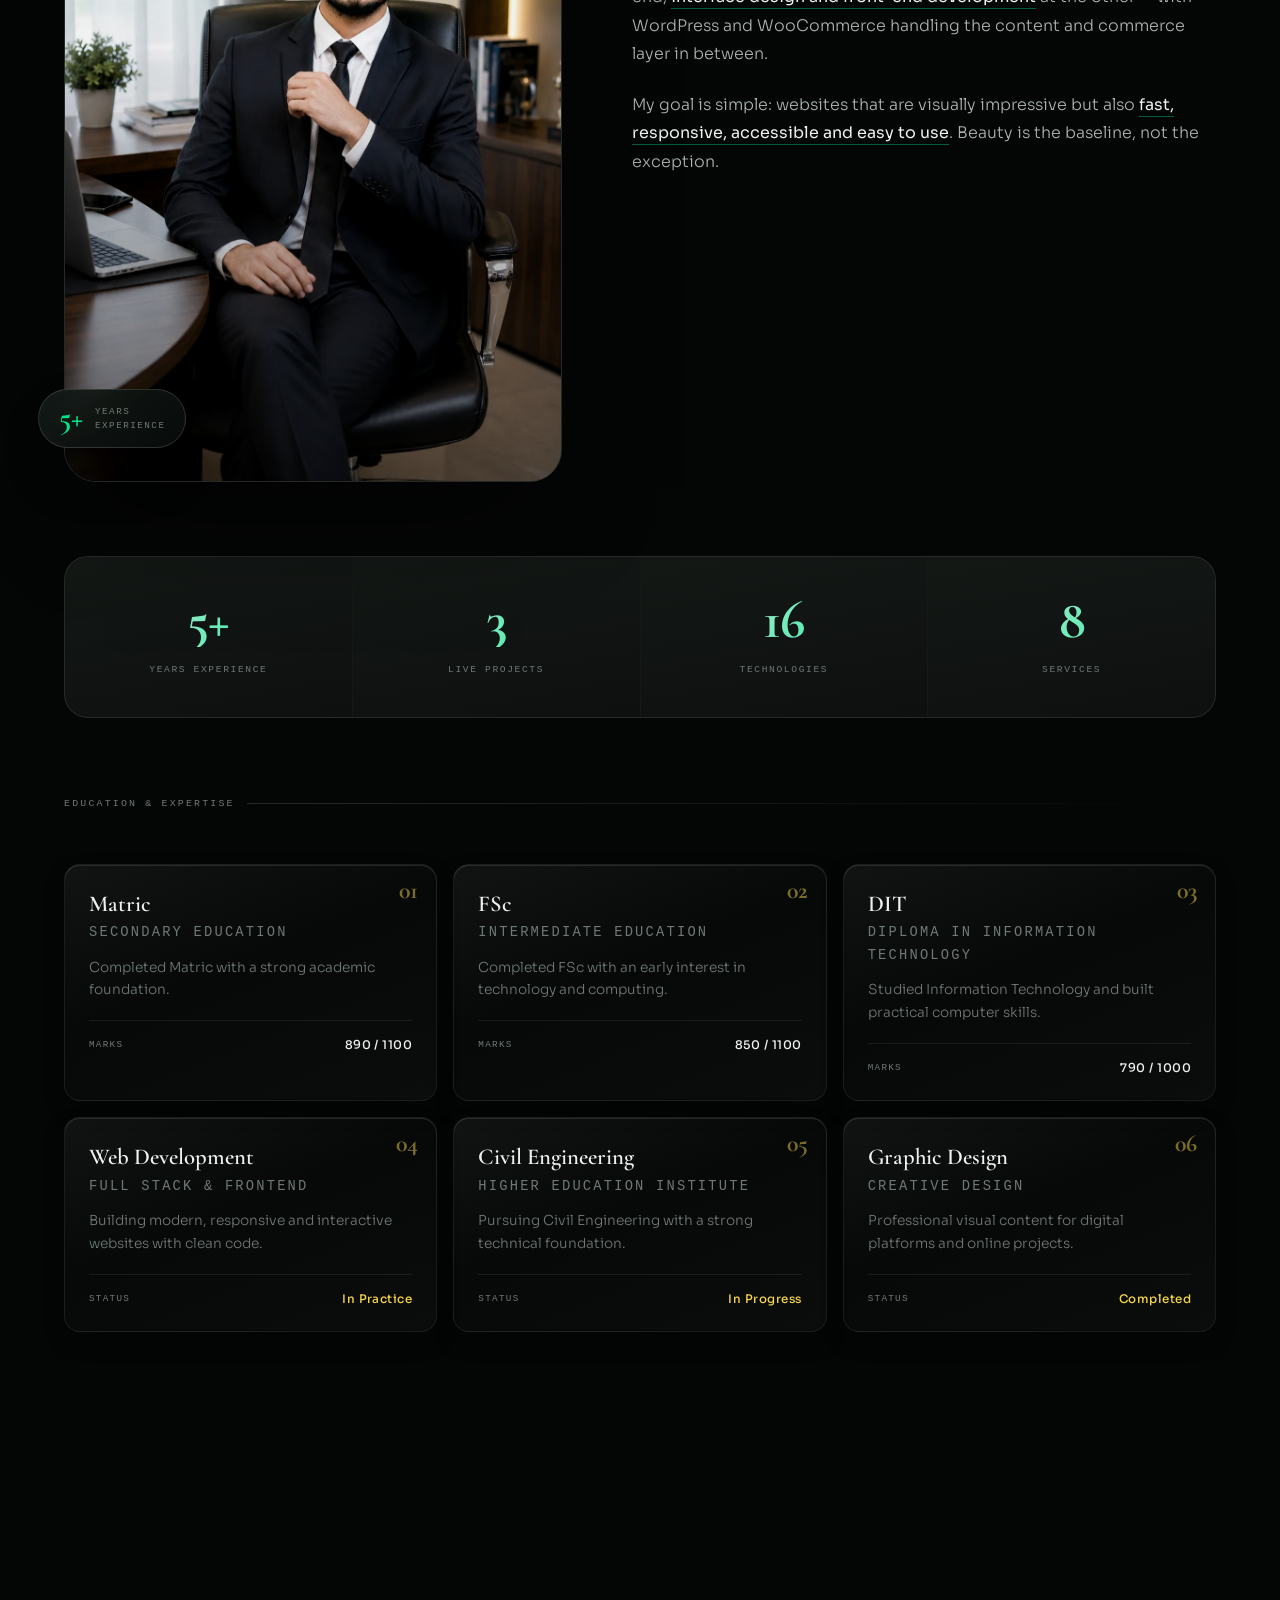
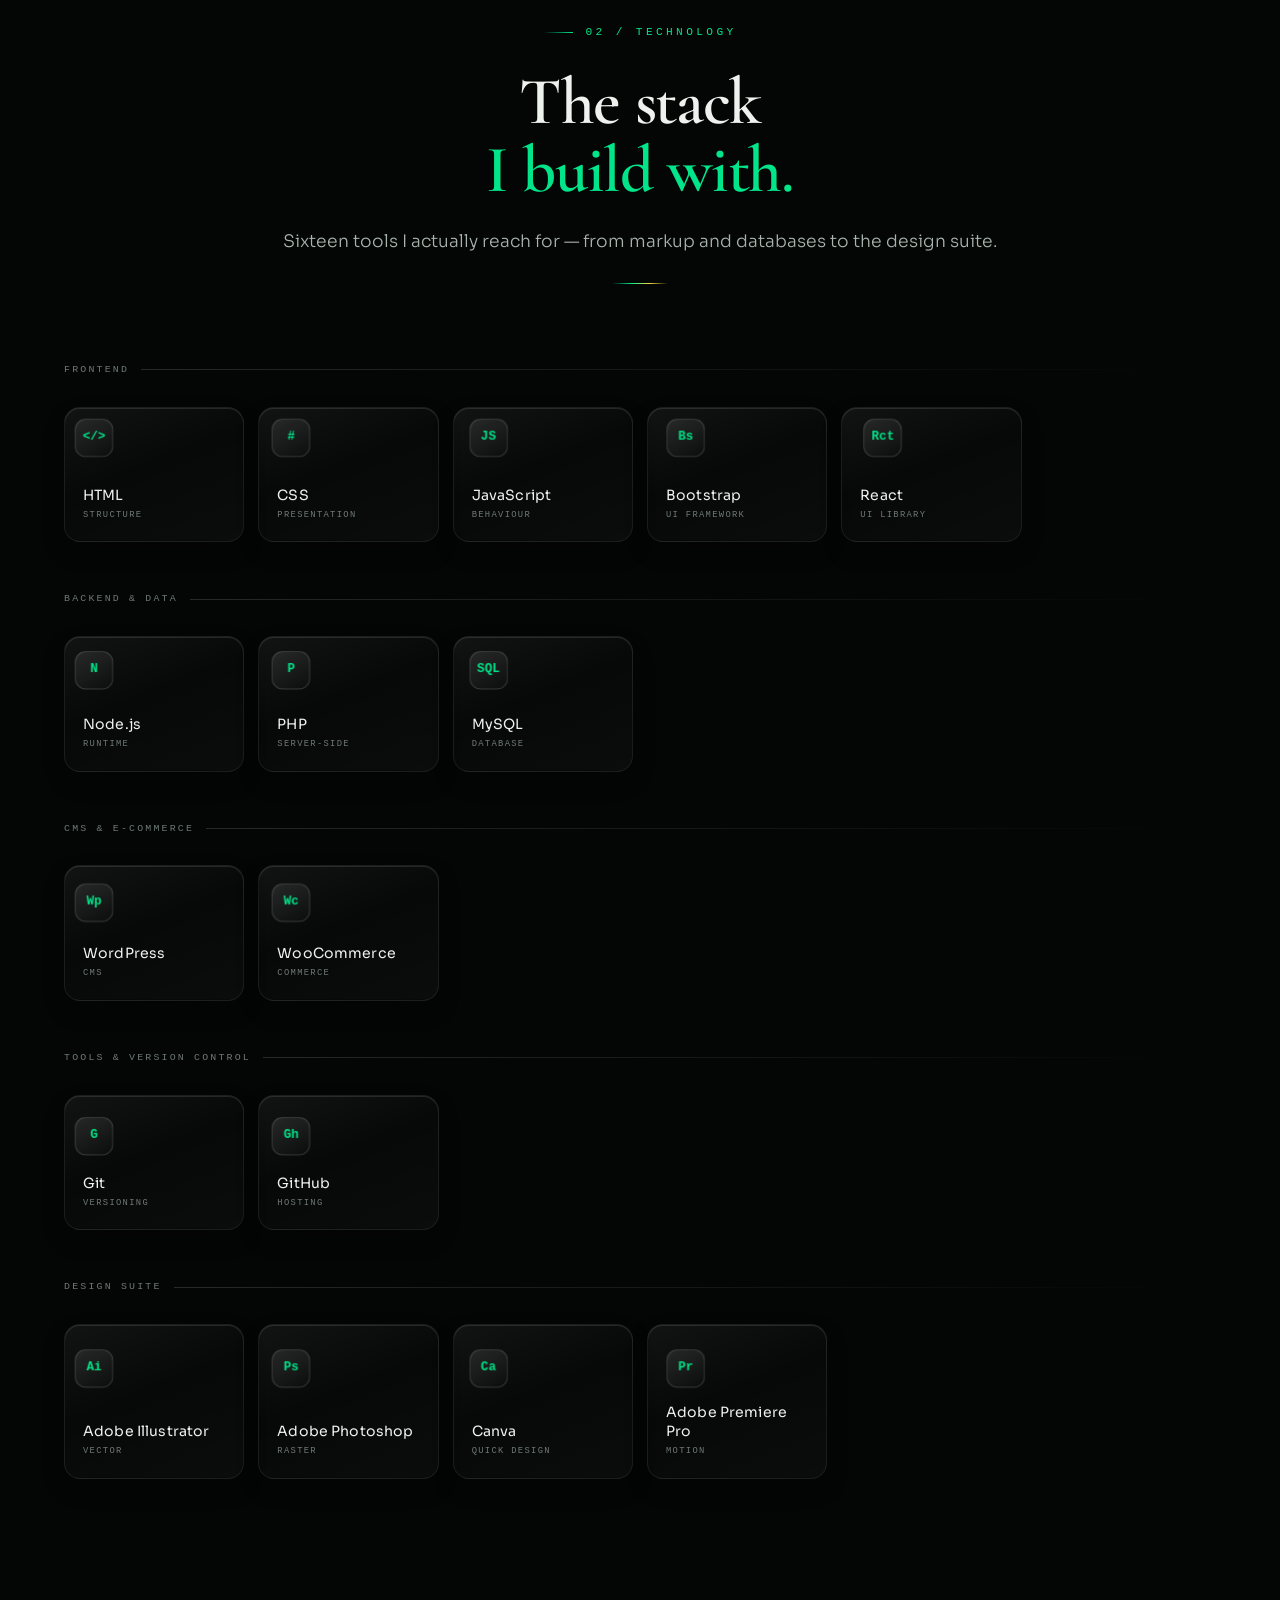
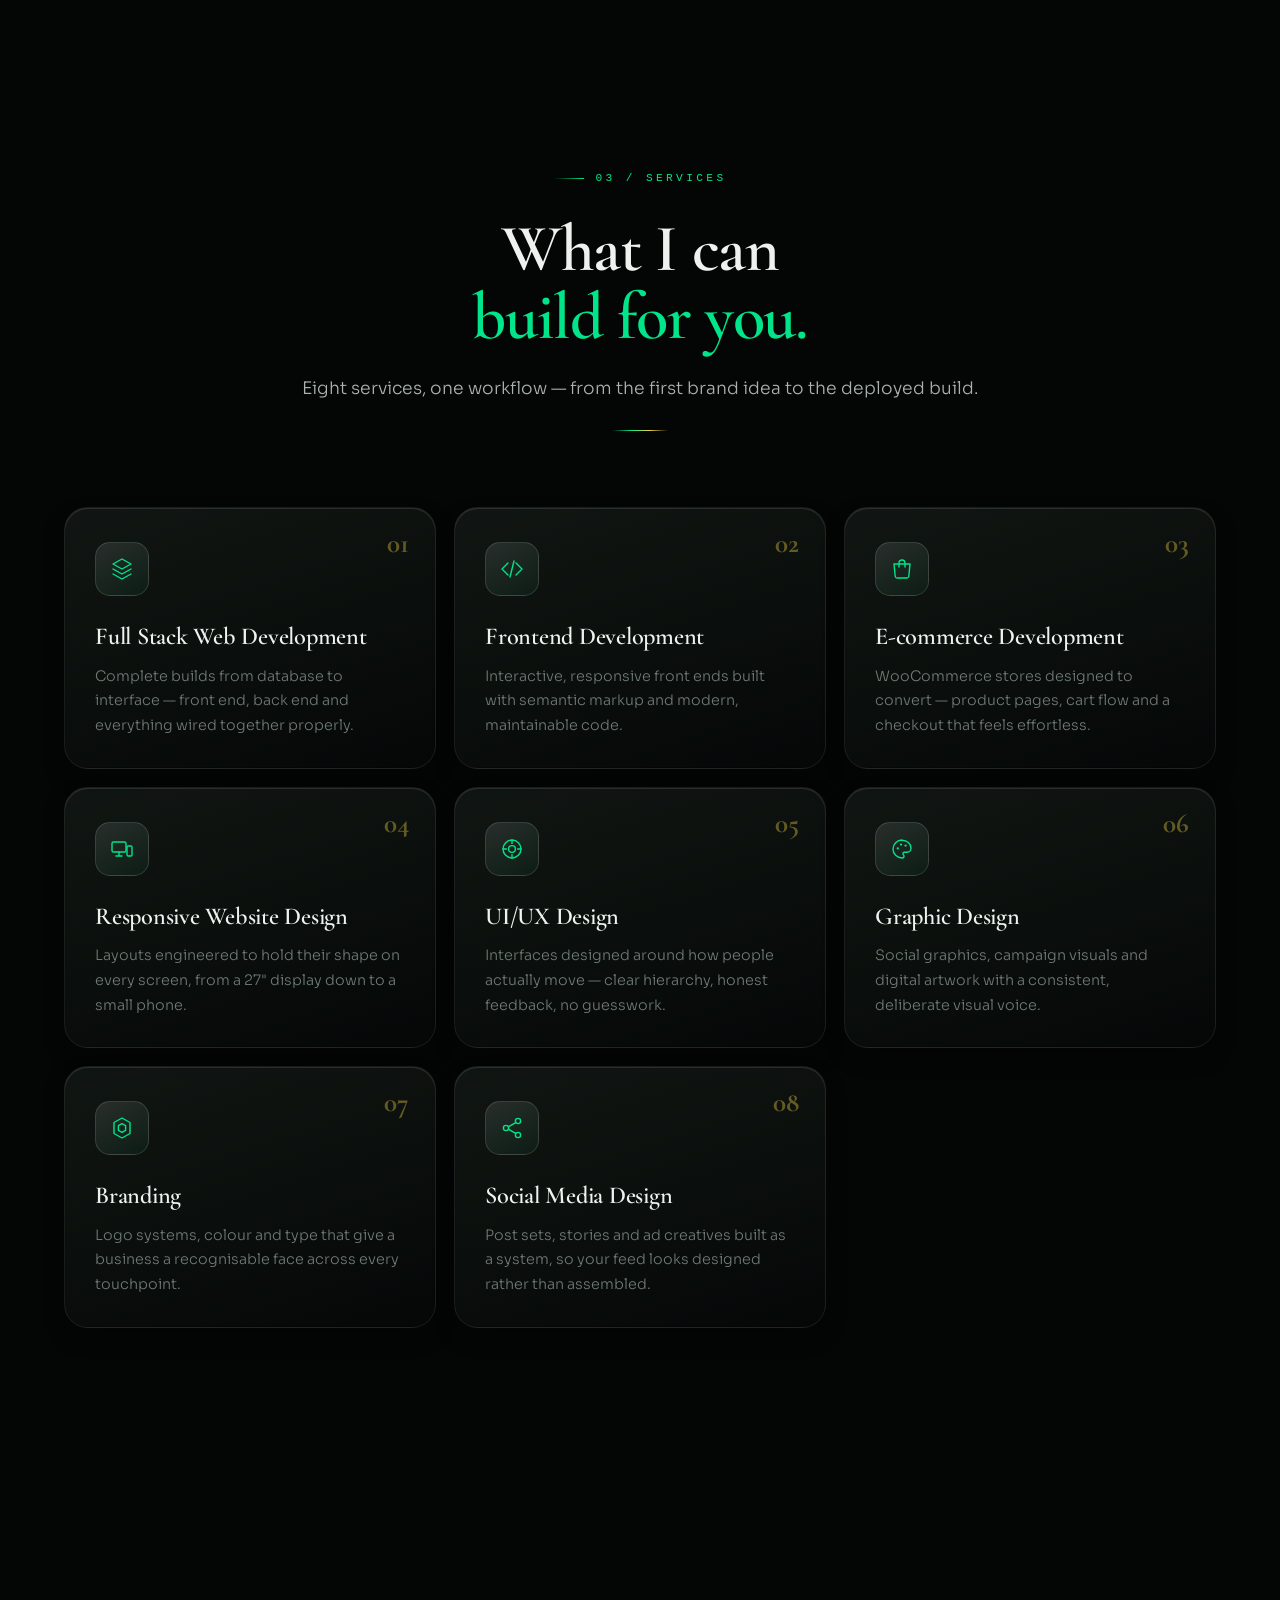
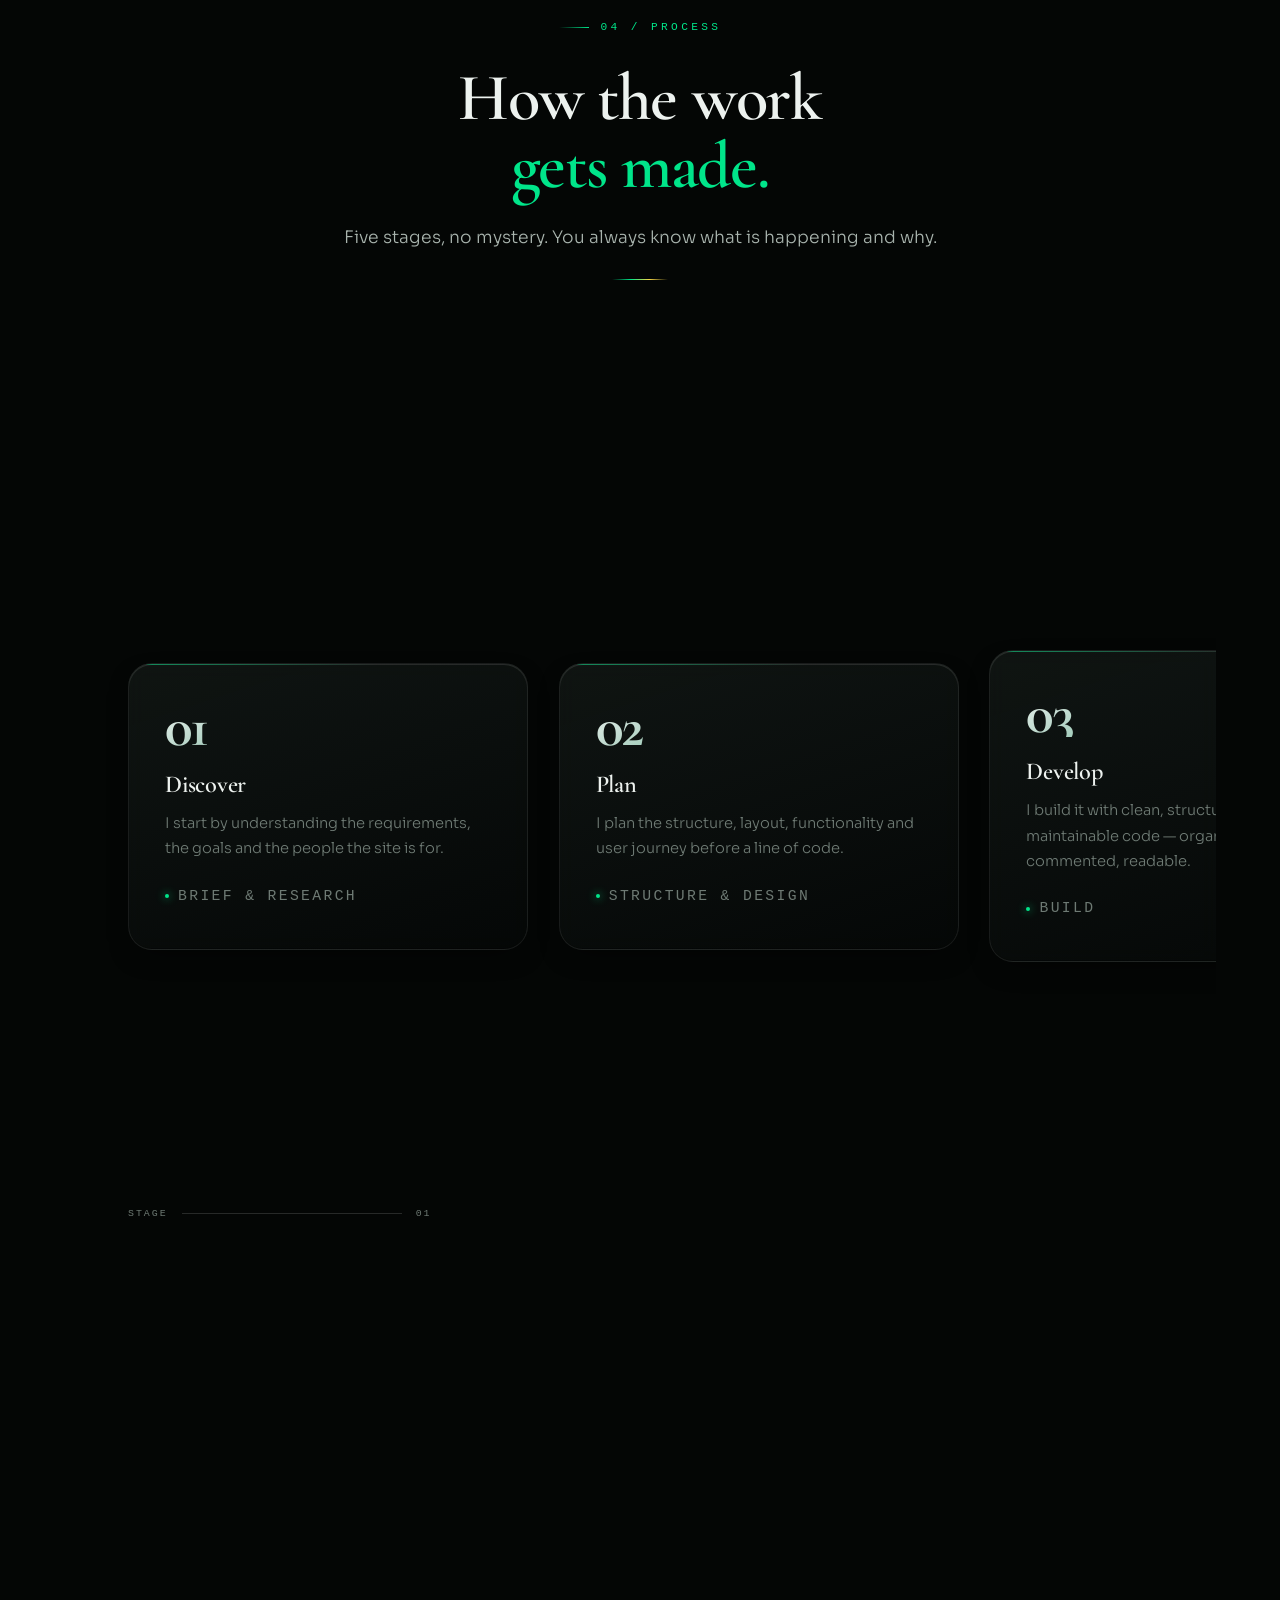
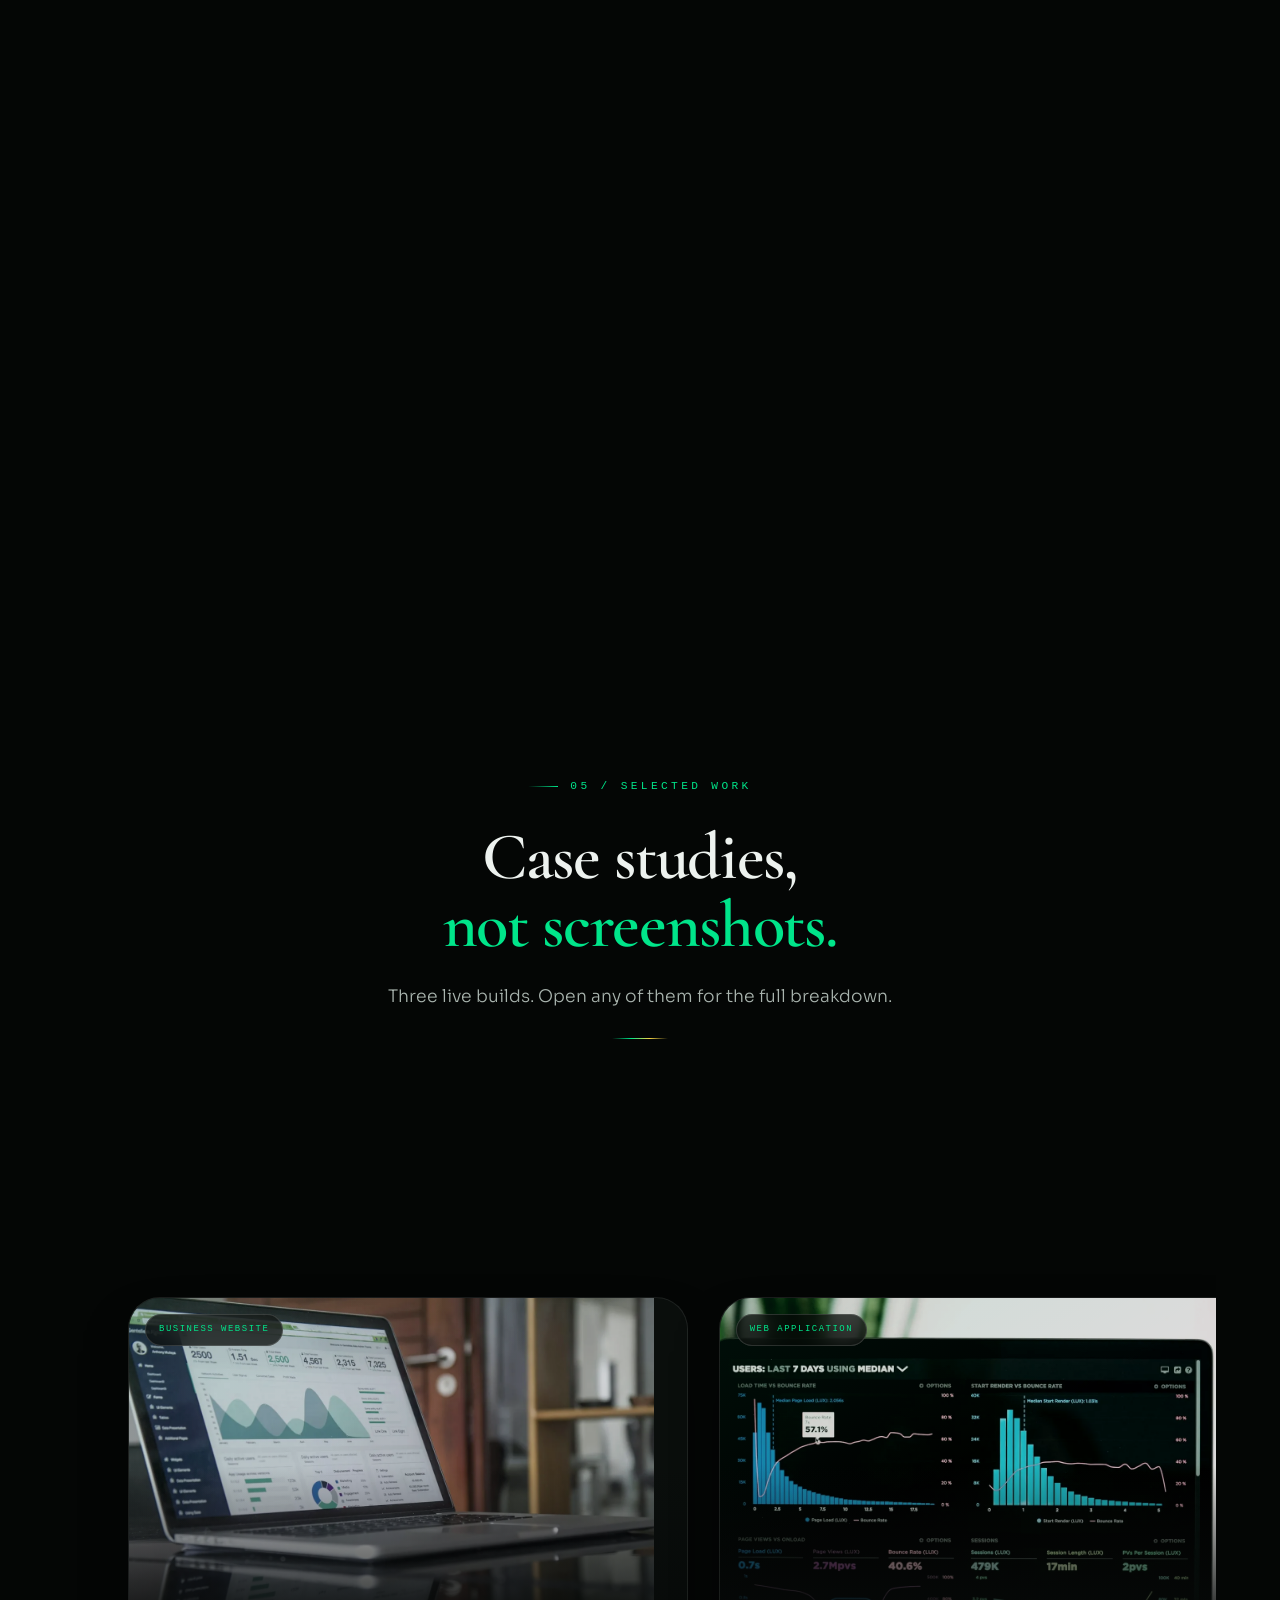
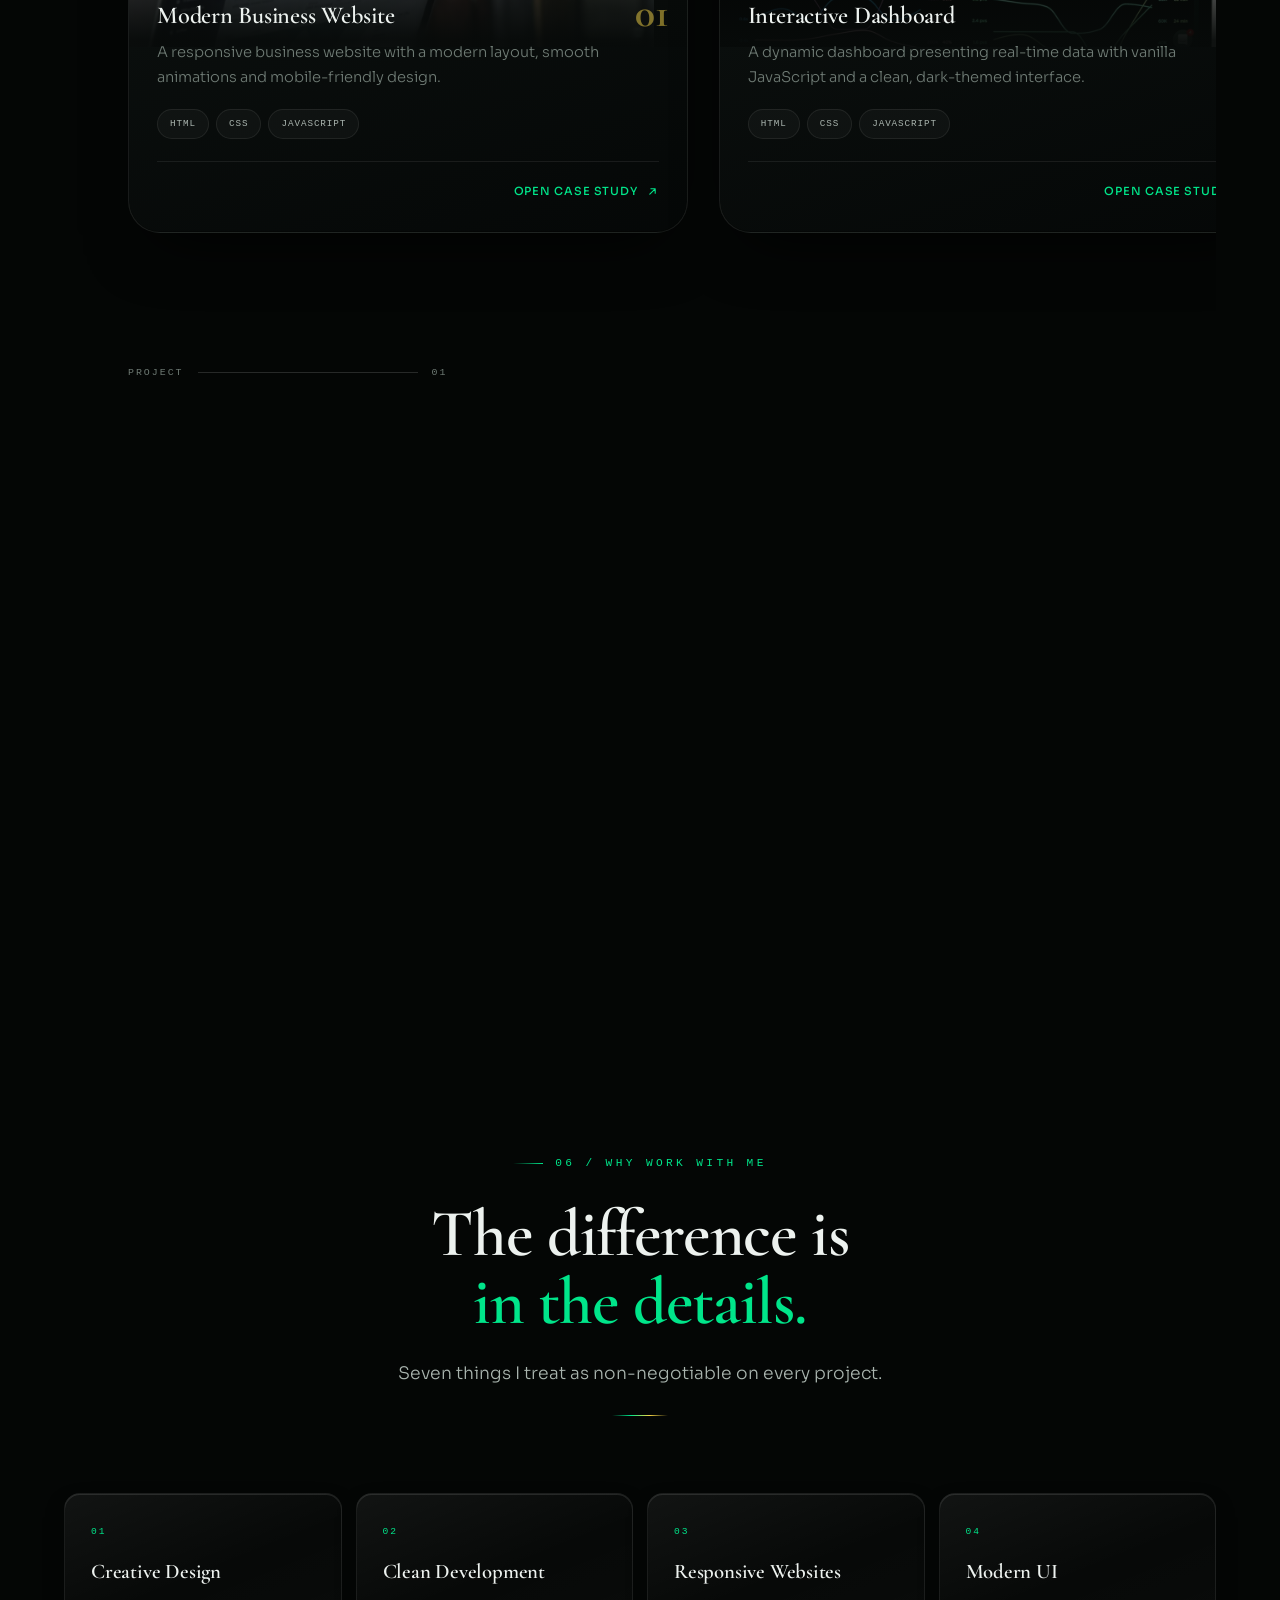
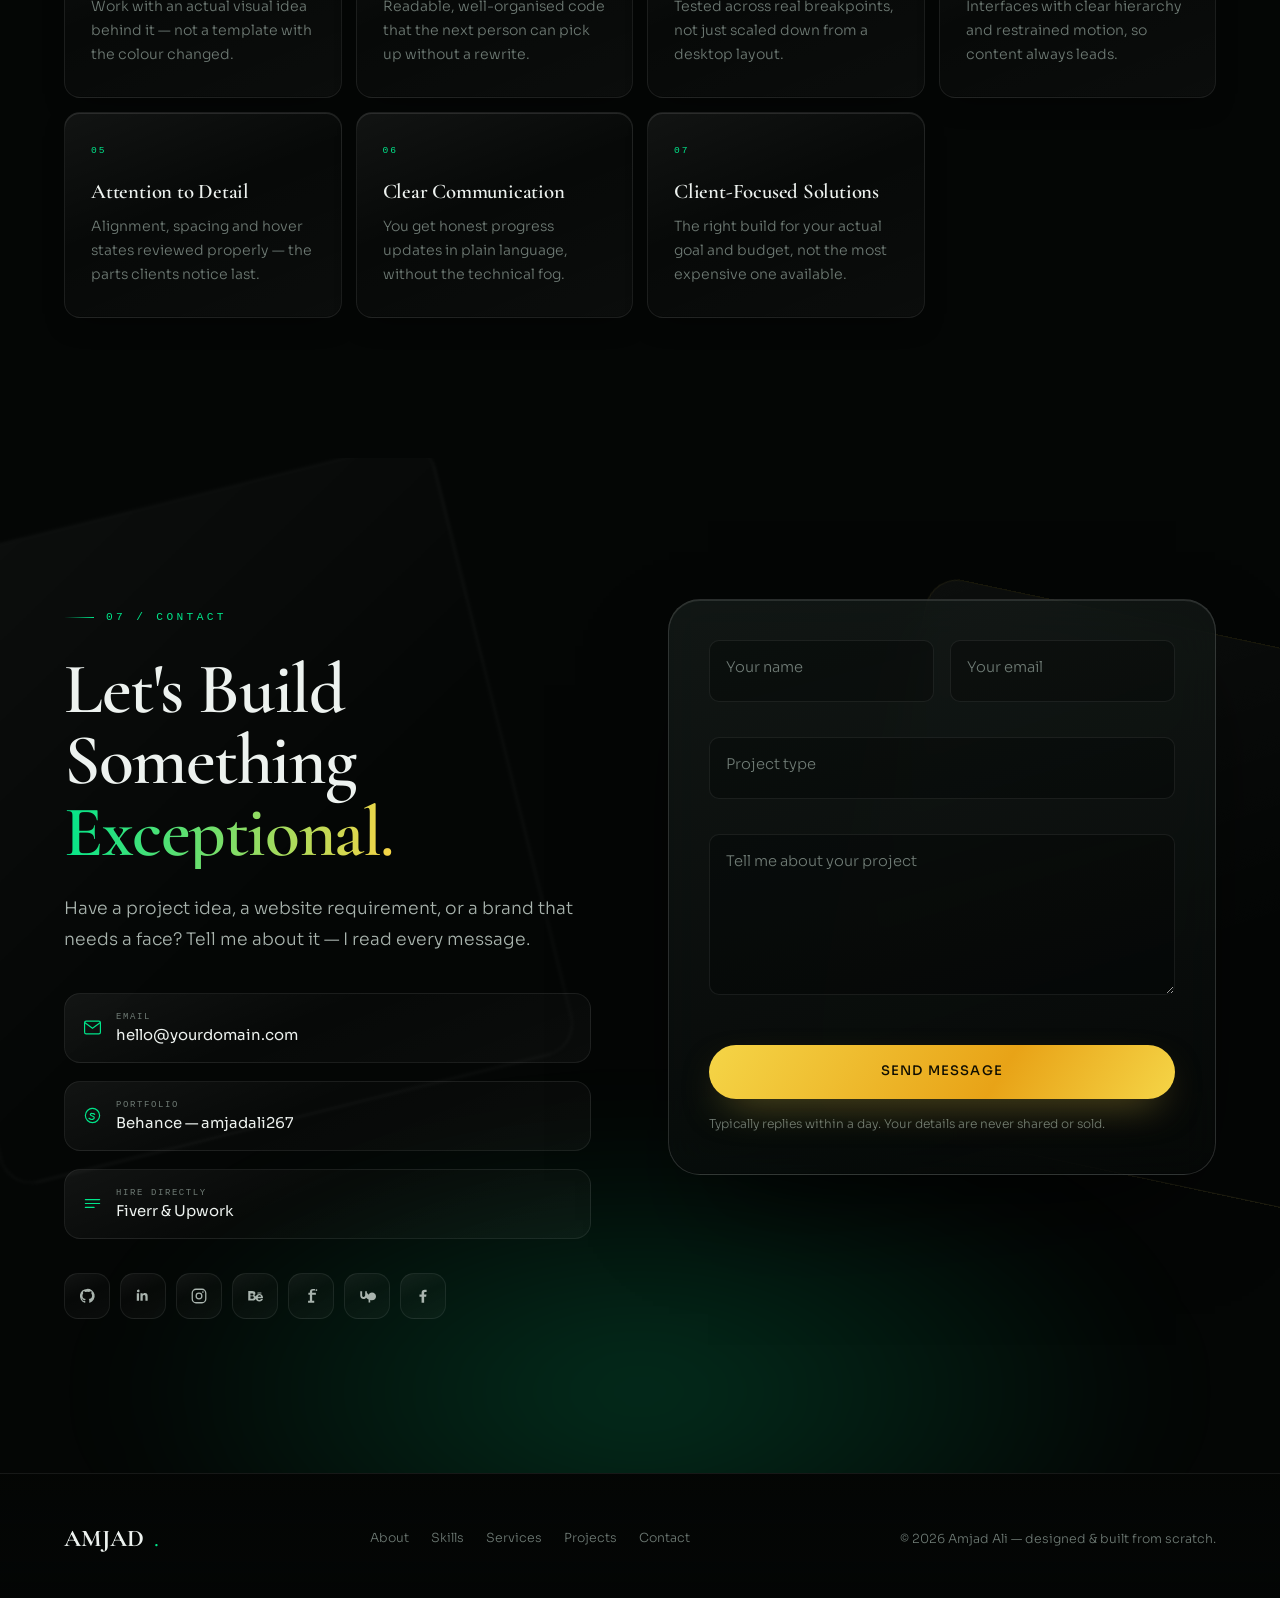
==== commit b760f32c: "second" ====
--- a/index.html
+++ b/index.html
@@ -1,699 +1,1031 @@
 <!DOCTYPE html>
 <html lang="en">
+
 <head>
     <meta charset="UTF-8">
-    <meta name="viewport" content="width=device-width, initial-scale=1.0">
-    <title>Amjad Ali | Frontend Web Developer</title>
-    
-    <!-- Google Fonts -->
-    <link href="https://fonts.googleapis.com/css2?family=Playfair+Display:wght@600;700&family=Lato:wght@300;400;700&display=swap" rel="stylesheet">
-    
+    <meta name="viewport" content="width=device-width, initial-scale=1, viewport-fit=cover">
+    <meta name="color-scheme" content="dark">
+    <meta name="theme-color" content="#040605">
+
+    <title>Amjad Ali — Graphic Designer &amp; Full Stack Web Developer</title>
+    <meta name="description"
+        content="Amjad Ali is a graphic designer and full stack web developer with 5+ years of experience, building responsive websites, e-commerce, brand identity and digital experiences.">
+    <meta name="author" content="Amjad Ali">
+
+    <!-- TODO(launch): set the canonical + og:image/og:url to the real deployed
+         domain. An incorrect canonical actively misdirects search engines, and
+         most scrapers need og:image as an absolute URL. -->
+
+    <meta property="og:type" content="website">
+    <meta property="og:title" content="Amjad Ali — Graphic Designer &amp; Full Stack Web Developer">
+    <meta property="og:description"
+        content="Design and engineering in one workflow. Responsive websites, e-commerce, branding and digital experiences.">
+    <meta property="og:image" content="assets/img/hero.webp">
+    <meta name="twitter:card" content="summary_large_image">
+
+    <link rel="icon" href="favicon.svg" type="image/svg+xml">
+
+    <link rel="preconnect" href="https://fonts.googleapis.com">
+    <link rel="preconnect" href="https://fonts.gstatic.com" crossorigin>
+    <link rel="preload" as="image" href="assets/img/hero.webp" fetchpriority="high">
+    <link
+        href="https://fonts.googleapis.com/css2?family=Cormorant+Garamond:wght@600;700&family=Sora:wght@300;400;500&display=swap"
+        rel="stylesheet">
+
     <link rel="stylesheet" href="style.css">
 </head>
+
 <body>
 
-    <div class="portfolio-wrapper">
-        <!-- NAVIGATION RIGHT -->
-<!-- =========================================
-     SIMPLE PREMIUM NAVIGATION
-========================================= -->
-
-<header class="main-nav">
-
-    <div class="nav-container">
-
-        <!-- LOGO -->
-        <a href="#hero" class="nav-logo">
-            <span class="logo-name">AMJAD</span>
-            <span class="logo-dot">A.</span>
-        </a>
-
-
-        <!-- DESKTOP MENU -->
-        <nav class="nav-menu">
-
-            <a href="#hero" class="nav-link active">
-                Home
+    <a class="skip-link" href="#main">Skip to content</a>
+
+    <!-- ============================ ATMOSPHERE ============================ -->
+    <div class="atmos" aria-hidden="true">
+        <canvas id="bg-canvas"></canvas>
+        <div class="atmos__dof"></div>
+        <div class="atmos__grain"></div>
+        <div class="atmos__vig"></div>
+    </div>
+
+    <!-- ============================ CURSOR ============================ -->
+    <div class="cursor" id="cursor" aria-hidden="true">
+        <div class="cursor__ring" id="cursorRing"><span class="cursor__label" id="cursorLabel">View</span></div>
+        <div class="cursor__dot" id="cursorDot"></div>
+    </div>
+
+    <!-- ============================ NAVBAR ============================ -->
+    <header class="nav" id="nav">
+        <div class="nav__bar">
+            <a href="#hero" class="nav__logo" aria-label="Amjad Ali — home">
+                AMJAD<b>.</b>
             </a>
 
-            <a href="#about" class="nav-link">
-                About
+            <nav class="nav__links" id="navLinks" aria-label="Primary">
+                <a href="#hero" class="nav__link is-active" data-cursor="link">Home</a>
+                <a href="#about" class="nav__link" data-cursor="link">About</a>
+                <a href="#skills" class="nav__link" data-cursor="link">Skills</a>
+                <a href="#services" class="nav__link" data-cursor="link">Services</a>
+                <a href="#projects" class="nav__link" data-cursor="link">Projects</a>
+                <a href="#contact" class="nav__link" data-cursor="link">Contact</a>
+            </nav>
+
+            <a href="#contact" class="btn btn--gold btn--sm nav__cta" data-magnetic data-cursor="link">
+                Let's Talk
             </a>
 
-            <a href="#services" class="nav-link">
-                Services
-            </a>
-
-            <a href="#education" class="nav-link">
-                Education
-            </a>
-
-            <a href="#skills" class="nav-link">
-                Skills
-            </a>
-
-            <a href="#projects" class="nav-link">
-                Projects
-            </a>
-
-            <a href="#why-me" class="nav-link">
-                Why Me
-            </a>
-
-            <a href="#process" class="nav-link">
-                Process
-            </a>
-
-        </nav>
-
-
-        <!-- CONTACT BUTTON -->
-        <a href="#contact" class="nav-talk">
-            Let's Talk
-            <span>↗</span>
-        </a>
-
-
-        <!-- MOBILE MENU BUTTON -->
-        <button
-            class="menu-toggle"
-            id="menuToggle"
-            type="button"
-            aria-label="Open Menu"
-        >
-            <span></span>
-            <span></span>
-            <span></span>
-        </button>
-
+            <button class="nav__burger" id="burger" type="button" aria-label="Open menu" aria-expanded="false"
+                aria-controls="drawer">
+                <span></span><span></span><span></span>
+            </button>
+        </div>
+    </header>
+
+    <!-- Mobile drawer -->
+    <div class="nav__drawer" id="drawer" aria-hidden="true">
+        <a href="#hero" data-drawer-link><span>01</span>Home</a>
+        <a href="#about" data-drawer-link><span>02</span>About</a>
+        <a href="#skills" data-drawer-link><span>03</span>Skills</a>
+        <a href="#services" data-drawer-link><span>04</span>Services</a>
+        <a href="#projects" data-drawer-link><span>05</span>Projects</a>
+        <a href="#contact" data-drawer-link><span>06</span>Contact</a>
     </div>
 
-
-    <!-- MOBILE MENU -->
-    <div class="mobile-menu" id="mobileMenu">
-
-        <a href="#hero">Home</a>
-        <a href="#about">About</a>
-        <a href="#services">Services</a>
-        <a href="#education">Education</a>
-        <a href="#skills">Skills</a>
-        <a href="#projects">Projects</a>
-        <a href="#why-me">Why Me</a>
-        <a href="#process">Process</a>
-        <a href="#contact">Let's Talk ↗</a>
-
+    <main class="shell" id="main">
+
+        <!-- ============================ HERO ============================ -->
+        <section id="hero" class="hero" data-mouse-scene>
+            <div class="hero__grid">
+
+                <div class="hero__copy">
+                    <p class="hero__avail"><i></i>Available for new projects</p>
+
+                    <h1>
+                        <span class="line"><span>Amjad</span></span>
+                        <span class="line"><span><em>Ali</em></span></span>
+                    </h1>
+
+                    <p class="hero__role">
+                        Graphic Designer <i></i> Full Stack Web Developer
+                    </p>
+
+                    <p class="hero__bio">
+                        I design and build <strong>digital experiences that hold up</strong> — considered visual
+                        systems on the surface, clean, responsive engineering underneath.
+                    </p>
+
+                    <div class="hero__actions">
+                        <a href="#projects" class="btn btn--gold" data-magnetic data-cursor="link">
+                            View Selected Work
+                            <svg width="14" height="14" viewBox="0 0 24 24" fill="none" stroke="currentColor"
+                                stroke-width="2" aria-hidden="true">
+                                <path d="M7 17 17 7M9 7h8v8" stroke-linecap="round" stroke-linejoin="round" />
+                            </svg>
+                        </a>
+                        <a href="#contact" class="btn btn--ghost" data-magnetic data-cursor="link">Let's Talk</a>
+                    </div>
+                </div>
+
+                <!-- Glass Atelier stage -->
+                <div class="hero__stage" aria-hidden="true">
+                    <div class="rig" id="rig">
+                        <div class="shaft"></div>
+                        <div class="floor"></div>
+
+                        <div class="ring ring--1"></div>
+                        <div class="ring ring--2"></div>
+
+                        <div class="prism">
+                            <span class="prism__face"></span>
+                            <span class="prism__face"></span>
+                            <span class="prism__face"></span>
+                            <span class="prism__face"></span>
+                            <span class="prism__face"></span>
+                            <span class="prism__face"></span>
+                            <span class="prism__cap prism__cap--top"></span>
+                            <span class="prism__cap prism__cap--bot"></span>
+                            <span class="prism__core">
+                                <img src="assets/img/hero.webp" alt="" width="1086" height="1448" fetchpriority="high"
+                                    decoding="async">
+                            </span>
+                        </div>
+
+                        <div class="orbit orbit--a">
+                            <div class="orbit__spin">
+                                <div class="orbit__panel">
+                                    <div class="op-head"><span>Design</span><b>01</b></div>
+                                    <div class="op-art op-art--grid"></div>
+                                    <div class="op-foot">Colour · Type · Layout</div>
+                                </div>
+                            </div>
+                        </div>
+
+                        <div class="orbit orbit--b">
+                            <div class="orbit__spin">
+                                <div class="orbit__panel">
+                                    <div class="op-head"><span>Code</span><b>02</b></div>
+                                    <div class="op-art op-art--code"><i></i><i></i><i></i><i></i><i></i></div>
+                                    <div class="op-foot">HTML · CSS · JS</div>
+                                </div>
+                            </div>
+                        </div>
+
+                        <div class="orbit orbit--c">
+                            <div class="orbit__spin">
+                                <div class="orbit__panel">
+                                    <div class="op-head"><span>Brand</span><b>03</b></div>
+                                    <div class="op-art op-art--type"><b>Aa</b></div>
+                                    <div class="op-foot">Identity · Voice</div>
+                                </div>
+                            </div>
+                        </div>
+                    </div>
+                </div>
+
+            </div>
+
+            <div class="hero__scroll" aria-hidden="true">
+                <i></i>
+                Scroll
+            </div>
+        </section>
+
+        <!-- ============================ ABOUT ============================ -->
+        <section id="about" class="section">
+            <div class="section__inner">
+                <div class="section__head reveal">
+                    <p class="eyebrow eyebrow--center">01 / About</p>
+                    <h2>Two disciplines,<br><span class="accent-green">one standard.</span></h2>
+                    <p class="lead">
+                        Most projects fall between a designer and a developer. I sit in both — so the idea survives
+                        the handoff.
+                    </p>
+                    <div class="rule"></div>
+                </div>
+
+                <div class="about__grid">
+                    <div class="about__figure reveal reveal--left">
+                        <figure class="portrait" data-tilt data-depth="5">
+                            <img class="portrait__img" src="assets/img/about.webp" alt="Amjad Ali" width="1086"
+                                height="1448" loading="lazy" decoding="async">
+                        </figure>
+                        <div class="chip">
+                            <b>5+</b>
+                            <small>Years<br>Experience</small>
+                        </div>
+                    </div>
+
+                    <div class="about__body reveal reveal--right">
+                        <p>
+                            I'm <strong>Amjad Ali</strong>, a graphic designer and full stack web developer focused on
+                            building modern, responsive and genuinely usable websites. I turn ideas into working
+                            digital experiences using clean, efficient and well-structured code.
+                        </p>
+                        <p>
+                            My practice spans the whole line — <strong>branding and visual identity</strong> at one end,
+                            <strong>interface design and front-end development</strong> at the other — with WordPress
+                            and WooCommerce handling the content and commerce layer in between.
+                        </p>
+                        <p>
+                            My goal is simple: websites that are visually impressive but also <strong>fast,
+                            responsive, accessible and easy to use</strong>. Beauty is the baseline, not the exception.
+                        </p>
+                    </div>
+                </div>
+
+                <!-- Verifiable figures only -->
+                <div class="stats reveal" data-stats>
+                    <div class="stat">
+                        <span class="stat__num" data-count="5" data-suffix="+">0</span>
+                        <span class="stat__label">Years Experience</span>
+                    </div>
+                    <div class="stat">
+                        <span class="stat__num" data-count="3">0</span>
+                        <span class="stat__label">Live Projects</span>
+                    </div>
+                    <div class="stat">
+                        <span class="stat__num" data-count="16">0</span>
+                        <span class="stat__label">Technologies</span>
+                    </div>
+                    <div class="stat">
+                        <span class="stat__num" data-count="8">0</span>
+                        <span class="stat__label">Services</span>
+                    </div>
+                </div>
+
+                <p class="wall__group reveal" style="margin-top:clamp(50px,6vw,78px)">Education &amp; Expertise</p>
+
+                <div class="creds">
+                    <article class="cred reveal" style="--tz:26px;--ty:0px">
+                        <span class="cred__no">01</span>
+                        <h4>Matric</h4>
+                        <p class="cred__sub">Secondary Education</p>
+                        <p>Completed Matric with a strong academic foundation.</p>
+                        <div class="cred__foot"><span>Marks</span><b>890 / 1100</b></div>
+                    </article>
+
+                    <article class="cred reveal" style="--tz:0px;--ty:-8px;--d:80ms">
+                        <span class="cred__no">02</span>
+                        <h4>FSc</h4>
+                        <p class="cred__sub">Intermediate Education</p>
+                        <p>Completed FSc with an early interest in technology and computing.</p>
+                        <div class="cred__foot"><span>Marks</span><b>850 / 1100</b></div>
+                    </article>
+
+                    <article class="cred reveal" style="--tz:-24px;--ty:-4px;--d:160ms">
+                        <span class="cred__no">03</span>
+                        <h4>DIT</h4>
+                        <p class="cred__sub">Diploma in Information Technology</p>
+                        <p>Studied Information Technology and built practical computer skills.</p>
+                        <div class="cred__foot"><span>Marks</span><b>790 / 1000</b></div>
+                    </article>
+
+                    <article class="cred reveal" style="--tz:22px;--ty:-10px">
+                        <span class="cred__no">04</span>
+                        <h4>Web Development</h4>
+                        <p class="cred__sub">Full Stack &amp; Frontend</p>
+                        <p>Building modern, responsive and interactive websites with clean code.</p>
+                        <div class="cred__foot"><span>Status</span><b class="tag">In Practice</b></div>
+                    </article>
+
+                    <article class="cred reveal" style="--tz:0px;--ty:-18px;--d:80ms">
+                        <span class="cred__no">05</span>
+                        <h4>Civil Engineering</h4>
+                        <p class="cred__sub">Higher Education Institute</p>
+                        <p>Pursuing Civil Engineering with a strong technical foundation.</p>
+                        <div class="cred__foot"><span>Status</span><b class="tag">In Progress</b></div>
+                    </article>
+
+                    <article class="cred reveal" style="--tz:-22px;--ty:-12px;--d:160ms">
+                        <span class="cred__no">06</span>
+                        <h4>Graphic Design</h4>
+                        <p class="cred__sub">Creative Design</p>
+                        <p>Professional visual content for digital platforms and online projects.</p>
+                        <div class="cred__foot"><span>Status</span><b class="tag">Completed</b></div>
+                    </article>
+                </div>
+            </div>
+        </section>
+
+        <!-- ============================ SKILLS ============================ -->
+        <section id="skills" class="section">
+            <div class="section__inner">
+                <div class="section__head reveal">
+                    <p class="eyebrow eyebrow--center">02 / Technology</p>
+                    <h2>The stack<br><span class="accent-green">I build with.</span></h2>
+                    <p class="lead">
+                        Sixteen tools I actually reach for — from markup and databases to the design suite.
+                    </p>
+                    <div class="rule"></div>
+                </div>
+
+                <div class="wall">
+                    <p class="wall__group reveal">Frontend</p>
+                    <article class="tile reveal" style="--tz:22px;--tx:3px" data-tilt data-depth="9">
+                        <span class="tile__mark">&lt;/&gt;</span>
+                        <div><p class="tile__name">HTML</p>
+                            <p class="tile__cat">Structure</p>
+                        </div>
+                    </article>
+                    <article class="tile reveal" style="--tz:-18px;--tx:-4px;--d:60ms" data-tilt data-depth="9">
+                        <span class="tile__mark">#</span>
+                        <div><p class="tile__name">CSS</p>
+                            <p class="tile__cat">Presentation</p>
+                        </div>
+                    </article>
+                    <article class="tile reveal" style="--tz:12px;--tx:2px;--d:120ms" data-tilt data-depth="9">
+                        <span class="tile__mark">JS</span>
+                        <div><p class="tile__name">JavaScript</p>
+                            <p class="tile__cat">Behaviour</p>
+                        </div>
+                    </article>
+                    <article class="tile reveal" style="--tz:-10px;--tx:-3px;--d:180ms" data-tilt data-depth="9">
+                        <span class="tile__mark">Bs</span>
+                        <div><p class="tile__name">Bootstrap</p>
+                            <p class="tile__cat">UI Framework</p>
+                        </div>
+                    </article>
+                    <article class="tile reveal" style="--tz:26px;--tx:4px;--d:240ms" data-tilt data-depth="9">
+                        <span class="tile__mark">Rct</span>
+                        <div><p class="tile__name">React</p>
+                            <p class="tile__cat">UI Library</p>
+                        </div>
+                    </article>
+
+                    <p class="wall__group reveal">Backend &amp; Data</p>
+                    <article class="tile reveal" style="--tz:14px;--tx:-3px" data-tilt data-depth="9">
+                        <span class="tile__mark">N</span>
+                        <div><p class="tile__name">Node.js</p>
+                            <p class="tile__cat">Runtime</p>
+                        </div>
+                    </article>
+                    <article class="tile reveal" style="--tz:-22px;--tx:4px;--d:60ms" data-tilt data-depth="9">
+                        <span class="tile__mark">P</span>
+                        <div><p class="tile__name">PHP</p>
+                            <p class="tile__cat">Server-side</p>
+                        </div>
+                    </article>
+                    <article class="tile reveal" style="--tz:8px;--tx:-2px;--d:120ms" data-tilt data-depth="9">
+                        <span class="tile__mark">SQL</span>
+                        <div><p class="tile__name">MySQL</p>
+                            <p class="tile__cat">Database</p>
+                        </div>
+                    </article>
+
+                    <p class="wall__group reveal">CMS &amp; E-commerce</p>
+                    <article class="tile reveal" style="--tz:-12px;--tx:3px" data-tilt data-depth="9">
+                        <span class="tile__mark">Wp</span>
+                        <div><p class="tile__name">WordPress</p>
+                            <p class="tile__cat">CMS</p>
+                        </div>
+                    </article>
+                    <article class="tile reveal" style="--tz:20px;--tx:-4px;--d:60ms" data-tilt data-depth="9">
+                        <span class="tile__mark">Wc</span>
+                        <div><p class="tile__name">WooCommerce</p>
+                            <p class="tile__cat">Commerce</p>
+                        </div>
+                    </article>
+
+                    <p class="wall__group reveal">Tools &amp; Version Control</p>
+                    <article class="tile reveal" style="--tz:18px;--tx:-2px" data-tilt data-depth="9">
+                        <span class="tile__mark">G</span>
+                        <div><p class="tile__name">Git</p>
+                            <p class="tile__cat">Versioning</p>
+                        </div>
+                    </article>
+                    <article class="tile reveal" style="--tz:-16px;--tx:3px;--d:60ms" data-tilt data-depth="9">
+                        <span class="tile__mark">Gh</span>
+                        <div><p class="tile__name">GitHub</p>
+                            <p class="tile__cat">Hosting</p>
+                        </div>
+                    </article>
+
+                    <p class="wall__group reveal">Design Suite</p>
+                    <article class="tile reveal" style="--tz:24px;--tx:3px" data-tilt data-depth="9">
+                        <span class="tile__mark">Ai</span>
+                        <div><p class="tile__name">Adobe Illustrator</p>
+                            <p class="tile__cat">Vector</p>
+                        </div>
+                    </article>
+                    <article class="tile reveal" style="--tz:-14px;--tx:-3px;--d:60ms" data-tilt data-depth="9">
+                        <span class="tile__mark">Ps</span>
+                        <div><p class="tile__name">Adobe Photoshop</p>
+                            <p class="tile__cat">Raster</p>
+                        </div>
+                    </article>
+                    <article class="tile reveal" style="--tz:10px;--tx:2px;--d:120ms" data-tilt data-depth="9">
+                        <span class="tile__mark">Ca</span>
+                        <div><p class="tile__name">Canva</p>
+                            <p class="tile__cat">Quick Design</p>
+                        </div>
+                    </article>
+                    <article class="tile reveal" style="--tz:-20px;--tx:-4px;--d:180ms" data-tilt data-depth="9">
+                        <span class="tile__mark">Pr</span>
+                        <div><p class="tile__name">Adobe Premiere Pro</p>
+                            <p class="tile__cat">Motion</p>
+                        </div>
+                    </article>
+                </div>
+            </div>
+        </section>
+
+        <!-- ============================ SERVICES ============================ -->
+        <section id="services" class="section">
+            <div class="section__inner">
+                <div class="section__head reveal">
+                    <p class="eyebrow eyebrow--center">03 / Services</p>
+                    <h2>What I can<br><span class="accent-green">build for you.</span></h2>
+                    <p class="lead">Eight services, one workflow — from the first brand idea to the deployed build.
+                    </p>
+                    <div class="rule"></div>
+                </div>
+
+                <div class="services">
+                    <article class="svc reveal" data-tilt>
+                        <span class="svc__no">01</span>
+                        <div class="svc__icon">
+                            <svg viewBox="0 0 24 24" fill="none" stroke="currentColor" stroke-linecap="round"
+                                stroke-linejoin="round" aria-hidden="true">
+                                <path d="m12 2 9 5-9 5-9-5 9-5Z" />
+                                <path d="m3 12 9 5 9-5M3 17l9 5 9-5" />
+                            </svg>
+                        </div>
+                        <h3>Full Stack Web Development</h3>
+                        <p>Complete builds from database to interface — front end, back end and everything wired
+                            together properly.</p>
+                    </article>
+
+                    <article class="svc reveal" data-tilt style="--d:70ms">
+                        <span class="svc__no">02</span>
+                        <div class="svc__icon">
+                            <svg viewBox="0 0 24 24" fill="none" stroke="currentColor" stroke-linecap="round"
+                                stroke-linejoin="round" aria-hidden="true">
+                                <path d="m8 6-6 6 6 6M16 6l6 6-6 6M14 4l-4 16" />
+                            </svg>
+                        </div>
+                        <h3>Frontend Development</h3>
+                        <p>Interactive, responsive front ends built with semantic markup and modern, maintainable
+                            code.</p>
+                    </article>
+
+                    <article class="svc reveal" data-tilt style="--d:140ms">
+                        <span class="svc__no">03</span>
+                        <div class="svc__icon">
+                            <svg viewBox="0 0 24 24" fill="none" stroke="currentColor" stroke-linecap="round"
+                                stroke-linejoin="round" aria-hidden="true">
+                                <path d="M4 7h16l-1.2 12.2a2 2 0 0 1-2 1.8H7.2a2 2 0 0 1-2-1.8L4 7Z" />
+                                <path d="M9 10V6a3 3 0 0 1 6 0v4" />
+                            </svg>
+                        </div>
+                        <h3>E-commerce Development</h3>
+                        <p>WooCommerce stores designed to convert — product pages, cart flow and a checkout that
+                            feels effortless.</p>
+                    </article>
+
+                    <article class="svc reveal" data-tilt style="--d:210ms">
+                        <span class="svc__no">04</span>
+                        <div class="svc__icon">
+                            <svg viewBox="0 0 24 24" fill="none" stroke="currentColor" stroke-linecap="round"
+                                stroke-linejoin="round" aria-hidden="true">
+                                <rect x="2" y="5" width="14" height="10" rx="1.6" />
+                                <path d="M6 19h6M9 15v4" />
+                                <rect x="17" y="9" width="5" height="10" rx="1.2" />
+                            </svg>
+                        </div>
+                        <h3>Responsive Website Design</h3>
+                        <p>Layouts engineered to hold their shape on every screen, from a 27" display down to a
+                            small phone.</p>
+                    </article>
+
+                    <article class="svc reveal" data-tilt>
+                        <span class="svc__no">05</span>
+                        <div class="svc__icon">
+                            <svg viewBox="0 0 24 24" fill="none" stroke="currentColor" stroke-linecap="round"
+                                stroke-linejoin="round" aria-hidden="true">
+                                <circle cx="12" cy="12" r="9" />
+                                <circle cx="12" cy="12" r="3.4" />
+                                <path d="M12 3v3.4M12 17.6V21M21 12h-3.4M6.4 12H3" />
+                            </svg>
+                        </div>
+                        <h3>UI/UX Design</h3>
+                        <p>Interfaces designed around how people actually move — clear hierarchy, honest feedback,
+                            no guesswork.</p>
+                    </article>
+
+                    <article class="svc reveal" data-tilt style="--d:70ms">
+                        <span class="svc__no">06</span>
+                        <div class="svc__icon">
+                            <svg viewBox="0 0 24 24" fill="none" stroke="currentColor" stroke-linecap="round"
+                                stroke-linejoin="round" aria-hidden="true">
+                                <path d="M12 3a9 9 0 1 0 0 18c1.4 0 2-.9 2-1.8 0-1.3-1.1-1.7-1.1-2.7 0-.8.7-1.3 1.7-1.3H17a4 4 0 0 0 4-4c0-4.4-4-8-9-8Z" />
+                                <circle cx="7.8" cy="11.4" r="1.15" fill="currentColor" stroke="none" />
+                                <circle cx="11" cy="7.6" r="1.15" fill="currentColor" stroke="none" />
+                                <circle cx="15.6" cy="8.6" r="1.15" fill="currentColor" stroke="none" />
+                            </svg>
+                        </div>
+                        <h3>Graphic Design</h3>
+                        <p>Social graphics, campaign visuals and digital artwork with a consistent, deliberate
+                            visual voice.</p>
+                    </article>
+
+                    <article class="svc reveal" data-tilt style="--d:140ms">
+                        <span class="svc__no">07</span>
+                        <div class="svc__icon">
+                            <svg viewBox="0 0 24 24" fill="none" stroke="currentColor" stroke-linecap="round"
+                                stroke-linejoin="round" aria-hidden="true">
+                                <path d="m12 2 8 4.5v11L12 22l-8-4.5v-11L12 2Z" />
+                                <path d="m12 7.6 3.6 2v4.8L12 16.4 8.4 14.4V9.6L12 7.6Z" />
+                            </svg>
+                        </div>
+                        <h3>Branding</h3>
+                        <p>Logo systems, colour and type that give a business a recognisable face across every
+                            touchpoint.</p>
+                    </article>
+
+                    <article class="svc reveal" data-tilt style="--d:210ms">
+                        <span class="svc__no">08</span>
+                        <div class="svc__icon">
+                            <svg viewBox="0 0 24 24" fill="none" stroke="currentColor" stroke-linecap="round"
+                                stroke-linejoin="round" aria-hidden="true">
+                                <circle cx="18" cy="5" r="2.6" />
+                                <circle cx="6" cy="12" r="2.6" />
+                                <circle cx="18" cy="19" r="2.6" />
+                                <path d="m8.3 10.8 7.4-4.2M8.3 13.2l7.4 4.2" />
+                            </svg>
+                        </div>
+                        <h3>Social Media Design</h3>
+                        <p>Post sets, stories and ad creatives built as a system, so your feed looks designed
+                            rather than assembled.</p>
+                    </article>
+                </div>
+            </div>
+        </section>
+
+        <!-- ============================ PROCESS ============================ -->
+        <section id="process" class="section pinsec" data-pin>
+            <div class="section__inner">
+                <div class="section__head reveal">
+                    <p class="eyebrow eyebrow--center">04 / Process</p>
+                    <h2>How the work<br><span class="accent-green">gets made.</span></h2>
+                    <p class="lead">Five stages, no mystery. You always know what is happening and why.</p>
+                    <div class="rule"></div>
+                </div>
+            </div>
+
+            <div class="pin__sticky">
+                <div class="pin__track" data-cursor="drag">
+                    <article class="step">
+                        <span class="step__no">01</span>
+                        <h3>Discover</h3>
+                        <p>I start by understanding the requirements, the goals and the people the site is for.</p>
+                        <p class="step__meta"><i></i>Brief &amp; Research</p>
+                    </article>
+                    <article class="step">
+                        <span class="step__no">02</span>
+                        <h3>Plan</h3>
+                        <p>I plan the structure, layout, functionality and user journey before a line of code.</p>
+                        <p class="step__meta"><i></i>Structure &amp; Design</p>
+                    </article>
+                    <article class="step">
+                        <span class="step__no">03</span>
+                        <h3>Develop</h3>
+                        <p>I build it with clean, structured and maintainable code — organised, commented, readable.</p>
+                        <p class="step__meta"><i></i>Build</p>
+                    </article>
+                    <article class="step">
+                        <span class="step__no">04</span>
+                        <h3>Test</h3>
+                        <p>I test responsiveness, functionality, performance and cross-browser behaviour.</p>
+                        <p class="step__meta"><i></i>QA &amp; Refine</p>
+                    </article>
+                    <article class="step">
+                        <span class="step__no">05</span>
+                        <h3>Launch</h3>
+                        <p>I optimise the final build and get it live, then hand it over ready to grow.</p>
+                        <p class="step__meta"><i></i>Deploy &amp; Handover</p>
+                    </article>
+                </div>
+                <div class="pin__hud" aria-hidden="true">
+                    <span class="pin__hud-label">Stage</span>
+                    <span class="pin__hud-bar"><i data-hud-bar></i></span>
+                    <span data-hud-num>01</span>
+                </div>
+            </div>
+        </section>
+
+        <!-- ============================ PROJECTS ============================ -->
+        <section id="projects" class="section pinsec" data-pin>
+            <div class="section__inner">
+                <div class="section__head reveal">
+                    <p class="eyebrow eyebrow--center">05 / Selected Work</p>
+                    <h2>Case studies,<br><span class="accent-green">not screenshots.</span></h2>
+                    <p class="lead">Three live builds. Open any of them for the full breakdown.</p>
+                    <div class="rule"></div>
+                </div>
+            </div>
+
+            <div class="pin__sticky">
+                <div class="pin__track cases">
+                    <article class="case" data-case data-cursor="view" data-title="Modern Business Website"
+                        data-cat="Business Website" data-year="2025"
+                        data-desc="A responsive business website built with HTML, CSS and JavaScript, featuring a modern layout, smooth animations and a mobile-friendly design that works cleanly across every screen size."
+                        data-tech="HTML, CSS, JavaScript, Responsive Design"
+                        data-img="assets/img/projects/business-dashboard.webp" data-imgw="1400" data-imgh="998"
+                        data-live="https://bussines-dashboard-topaz.vercel.app/"
+                        data-repo="https://github.com/amjadali03469016338-ops/Bussines-Dashboard">
+                        <div class="case__shot">
+                            <span class="case__tag">Business Website</span>
+                            <img src="assets/img/projects/business-dashboard.webp"
+                                alt="Modern Business Website project interface" width="1400" height="998"
+                                loading="lazy" decoding="async">
+                            <span class="case__no">01</span>
+                        </div>
+                        <div class="case__body">
+                            <h3>Modern Business Website</h3>
+                            <p>A responsive business website with a modern layout, smooth animations and
+                                mobile-friendly design.</p>
+                            <div class="chips">
+                                <span class="chip-s">HTML</span><span class="chip-s">CSS</span>
+                                <span class="chip-s">JavaScript</span>
+                            </div>
+                            <div class="case__foot">
+                                <span class="tlink" aria-hidden="true">Open case study
+                                    <svg width="13" height="13" viewBox="0 0 24 24" fill="none" stroke="currentColor"
+                                        stroke-width="2">
+                                        <path d="M7 17 17 7M9 7h8v8" stroke-linecap="round" stroke-linejoin="round" />
+                                    </svg>
+                                </span>
+                            </div>
+                        </div>
+                    </article>
+
+                    <article class="case" data-case data-cursor="view" data-title="Interactive Dashboard"
+                        data-cat="Web Application" data-year="2025"
+                        data-desc="A dynamic web dashboard displaying real-time data, built with vanilla JavaScript and a clean, dark-themed UI. Focused on readable data presentation and smooth, meaningful interaction."
+                        data-tech="HTML, CSS, JavaScript, Data Visualisation"
+                        data-img="assets/img/projects/interactive-dashboard.webp" data-imgw="1400" data-imgh="934"
+                        data-live="https://interactive-dashboard-ecru.vercel.app/"
+                        data-repo="https://github.com/amjadali03469016338-ops/Interactive-Dashboard">
+                        <div class="case__shot">
+                            <span class="case__tag">Web Application</span>
+                            <img src="assets/img/projects/interactive-dashboard.webp"
+                                alt="Interactive Dashboard project interface" width="1400" height="934"
+                                loading="lazy" decoding="async">
+                            <span class="case__no">02</span>
+                        </div>
+                        <div class="case__body">
+                            <h3>Interactive Dashboard</h3>
+                            <p>A dynamic dashboard presenting real-time data with vanilla JavaScript and a clean,
+                                dark-themed interface.</p>
+                            <div class="chips">
+                                <span class="chip-s">HTML</span><span class="chip-s">CSS</span>
+                                <span class="chip-s">JavaScript</span>
+                            </div>
+                            <div class="case__foot">
+                                <span class="tlink" aria-hidden="true">Open case study
+                                    <svg width="13" height="13" viewBox="0 0 24 24" fill="none" stroke="currentColor"
+                                        stroke-width="2">
+                                        <path d="M7 17 17 7M9 7h8v8" stroke-linecap="round" stroke-linejoin="round" />
+                                    </svg>
+                                </span>
+                            </div>
+                        </div>
+                    </article>
+
+                    <article class="case" data-case data-cursor="view" data-title="Modern Mobile Store"
+                        data-cat="E-commerce" data-year="2025"
+                        data-desc="A modern responsive mobile e-commerce website designed for browsing smartphones, exploring products and creating a smooth online shopping experience, with an account and login flow."
+                        data-tech="HTML, CSS, JavaScript, E-commerce"
+                        data-img="assets/img/projects/mobile-store.webp" data-imgw="467" data-imgh="509"
+                        data-live="https://mobile-store-iota-ten.vercel.app/login.html" data-repo="">
+                        <div class="case__shot">
+                            <span class="case__tag">E-commerce</span>
+                            <img src="assets/img/projects/mobile-store.webp"
+                                alt="Modern Mobile Store e-commerce project" width="467" height="509"
+                                loading="lazy" decoding="async">
+                            <span class="case__no">03</span>
+                        </div>
+                        <div class="case__body">
+                            <h3>Modern Mobile Store</h3>
+                            <p>A responsive mobile e-commerce experience for browsing smartphones and shopping
+                                smoothly online.</p>
+                            <div class="chips">
+                                <span class="chip-s">HTML</span><span class="chip-s">CSS</span>
+                                <span class="chip-s">JavaScript</span>
+                            </div>
+                            <div class="case__foot">
+                                <span class="tlink" aria-hidden="true">Open case study
+                                    <svg width="13" height="13" viewBox="0 0 24 24" fill="none" stroke="currentColor"
+                                        stroke-width="2">
+                                        <path d="M7 17 17 7M9 7h8v8" stroke-linecap="round" stroke-linejoin="round" />
+                                    </svg>
+                                </span>
+                            </div>
+                        </div>
+                    </article>
+                </div>
+                <div class="pin__hud" aria-hidden="true">
+                    <span class="pin__hud-label">Project</span>
+                    <span class="pin__hud-bar"><i data-hud-bar></i></span>
+                    <span data-hud-num>01</span>
+                </div>
+            </div>
+        </section>
+
+        <!-- ============================ WHY ============================ -->
+        <section id="why" class="section">
+            <div class="section__inner">
+                <div class="section__head reveal">
+                    <p class="eyebrow eyebrow--center">06 / Why Work With Me</p>
+                    <h2>The difference is<br><span class="accent-green">in the details.</span></h2>
+                    <p class="lead">Seven things I treat as non-negotiable on every project.</p>
+                    <div class="rule"></div>
+                </div>
+
+                <div class="why">
+                    <article class="why__card reveal">
+                        <span class="why__no">01</span>
+                        <h3>Creative Design</h3>
+                        <p>Work with an actual visual idea behind it — not a template with the colour changed.</p>
+                    </article>
+                    <article class="why__card reveal" style="--d:60ms">
+                        <span class="why__no">02</span>
+                        <h3>Clean Development</h3>
+                        <p>Readable, well-organised code that the next person can pick up without a rewrite.</p>
+                    </article>
+                    <article class="why__card reveal" style="--d:120ms">
+                        <span class="why__no">03</span>
+                        <h3>Responsive Websites</h3>
+                        <p>Tested across real breakpoints, not just scaled down from a desktop layout.</p>
+                    </article>
+                    <article class="why__card reveal" style="--d:180ms">
+                        <span class="why__no">04</span>
+                        <h3>Modern UI</h3>
+                        <p>Interfaces with clear hierarchy and restrained motion, so content always leads.</p>
+                    </article>
+                    <article class="why__card reveal" style="--d:240ms">
+                        <span class="why__no">05</span>
+                        <h3>Attention to Detail</h3>
+                        <p>Alignment, spacing and hover states reviewed properly — the parts clients notice last.</p>
+                    </article>
+                    <article class="why__card reveal" style="--d:300ms">
+                        <span class="why__no">06</span>
+                        <h3>Clear Communication</h3>
+                        <p>You get honest progress updates in plain language, without the technical fog.</p>
+                    </article>
+                    <article class="why__card reveal" style="--d:360ms">
+                        <span class="why__no">07</span>
+                        <h3>Client-Focused Solutions</h3>
+                        <p>The right build for your actual goal and budget, not the most expensive one available.</p>
+                    </article>
+                </div>
+            </div>
+        </section>
+
+        <!-- ============================ CONTACT ============================ -->
+        <section id="contact" class="section contact" data-mouse-scene>
+            <div class="contact__planes" aria-hidden="true">
+                <div class="contact__plane"></div>
+                <div class="contact__plane"></div>
+                <div class="contact__glow"></div>
+            </div>
+
+            <div class="section__inner contact__grid">
+                <div class="reveal reveal--left">
+                    <p class="eyebrow">07 / Contact</p>
+                    <h2>Let's Build Something <em>Exceptional.</em></h2>
+                    <p class="lead">
+                        Have a project idea, a website requirement, or a brand that needs a face? Tell me about it —
+                        I read every message.
+                    </p>
+
+                    <div class="contact__aside">
+                        <!-- REPLACE: your real contact email (this is the single source of truth) -->
+                        <a class="contact__row" href="mailto:hello@yourdomain.com" data-cursor="link">
+                            <svg viewBox="0 0 24 24" fill="none" stroke="currentColor" stroke-linecap="round"
+                                stroke-linejoin="round" aria-hidden="true">
+                                <rect x="2" y="4" width="20" height="16" rx="2" />
+                                <path d="m2.5 6 9.5 7 9.5-7" />
+                            </svg>
+                            <span>
+                                <small>Email</small>
+                                <b>hello@yourdomain.com</b>
+                            </span>
+                        </a>
+
+                        <a class="contact__row" href="https://www.behance.net/amjadali267" target="_blank"
+                            rel="noopener noreferrer" data-cursor="link">
+                            <svg viewBox="0 0 24 24" fill="none" stroke="currentColor" stroke-linecap="round"
+                                stroke-linejoin="round" aria-hidden="true">
+                                <circle cx="12" cy="12" r="9" />
+                                <path d="M7.5 15.5c1.4 1.2 3 1.8 4.7 1.4 1.3-.3 2.2-1.3 2-2.4-.2-1.2-1.3-1.6-2.6-1.9-1.4-.3-2.6-.7-2.4-1.9.1-.9 1-1.5 2.2-1.4 1.3 0 2.5.5 3.3 1.2" />
+                            </svg>
+                            <span>
+                                <small>Portfolio</small>
+                                <b>Behance — amjadali267</b>
+                            </span>
+                        </a>
+
+                        <a class="contact__row" href="https://www.fiverr.com/sellers/hussanwahab" target="_blank"
+                            rel="noopener noreferrer" data-cursor="link">
+                            <svg viewBox="0 0 24 24" fill="none" stroke="currentColor" stroke-linecap="round"
+                                stroke-linejoin="round" aria-hidden="true">
+                                <path d="M3 7h18M3 12h18M3 17h11" />
+                            </svg>
+                            <span>
+                                <small>Hire directly</small>
+                                <b>Fiverr &amp; Upwork</b>
+                            </span>
+                        </a>
+                    </div>
+
+                    <div class="socials">
+                        <a class="soc" href="https://github.com/amjadali03469016338-ops" target="_blank"
+                            rel="noopener noreferrer" aria-label="GitHub" data-magnetic data-cursor="link">
+                            <svg viewBox="0 0 24 24" fill="currentColor" aria-hidden="true">
+                                <path
+                                    d="M12 2.5a9.5 9.5 0 0 0-3 18.5c.5.1.7-.2.7-.5v-1.8c-2.8.6-3.4-1.2-3.4-1.2-.5-1.1-1.1-1.4-1.1-1.4-.9-.6.1-.6.1-.6 1 0 1.5 1 1.5 1 .9 1.5 2.3 1.1 2.9.8.1-.7.4-1.1.7-1.3-2.2-.2-4.5-1.1-4.5-4.8 0-1.1.4-2 1-2.7-.1-.2-.4-1.3.1-2.7 0 0 .8-.3 2.8 1a9.4 9.4 0 0 1 5.1 0c2-1.3 2.8-1 2.8-1 .5 1.4.2 2.5.1 2.7.6.7 1 1.6 1 2.7 0 3.7-2.3 4.6-4.5 4.8.4.3.7.9.7 1.8v2.7c0 .3.2.6.7.5A9.5 9.5 0 0 0 12 2.5Z" />
+                            </svg>
+                        </a>
+                        <a class="soc" href="https://www.linkedin.com/in/amjad-ali-08862b42b/" target="_blank"
+                            rel="noopener noreferrer" aria-label="LinkedIn" data-magnetic data-cursor="link">
+                            <svg viewBox="0 0 24 24" fill="currentColor" aria-hidden="true">
+                                <path
+                                    d="M5.2 3.5A1.8 1.8 0 1 1 5.2 7a1.8 1.8 0 0 1 0-3.5ZM3.7 8.3h3v9.9h-3V8.3Zm4.9 0h2.9v1.4h.1c.4-.8 1.4-1.7 2.9-1.7 3.1 0 3.7 2 3.7 4.7v5.5h-3v-4.9c0-1.2 0-2.8-1.7-2.8s-1.9 1.3-1.9 2.7v5h-3V8.3Z" />
+                            </svg>
+                        </a>
+                        <a class="soc" href="https://www.instagram.com/amjad.ali123k/?hl=en" target="_blank"
+                            rel="noopener noreferrer" aria-label="Instagram" data-magnetic data-cursor="link">
+                            <svg viewBox="0 0 24 24" fill="none" stroke="currentColor" stroke-width="1.7"
+                                aria-hidden="true">
+                                <rect x="3" y="3" width="18" height="18" rx="5" />
+                                <circle cx="12" cy="12" r="3.8" />
+                                <circle cx="17.2" cy="6.8" r="1.1" fill="currentColor" stroke="none" />
+                            </svg>
+                        </a>
+                        <a class="soc" href="https://www.behance.net/amjadali267" target="_blank"
+                            rel="noopener noreferrer" aria-label="Behance" data-magnetic data-cursor="link">
+                            <svg viewBox="0 0 24 24" fill="currentColor" aria-hidden="true">
+                                <path
+                                    d="M8.2 5.2c2.7 0 4.3 1.1 4.3 3.2 0 1.2-.6 2.1-1.7 2.6 1.6.4 2.5 1.5 2.5 3.2 0 2.5-1.9 3.8-5.2 3.8H3V5.2h5.2Zm0 6.2c1.1 0 1.7-.5 1.7-1.5s-.6-1.4-1.7-1.4H5.9v2.9h2.3Zm.2 4.2c1.3 0 2-.6 2-1.7 0-1.1-.7-1.7-2-1.7H5.9v3.4h2.5ZM15.3 7.2h5.2v1.5h-5.2V7.2Zm2.6 2.1c2.8 0 4.8 2 4.8 5v.6h-7.1c.1 1.5.9 2.4 2.4 2.4 1 0 1.7-.4 2-1.2h2.5c-.5 2-2.1 3.2-4.5 3.2-3.2 0-5.1-2-5.1-5s2-5 5-5Zm2.2 3.8c-.2-1.2-.9-2-2.1-2-1.1 0-2 .7-2.2 2h4.3Z" />
+                            </svg>
+                        </a>
+                        <a class="soc" href="https://www.fiverr.com/sellers/hussanwahab" target="_blank"
+                            rel="noopener noreferrer" aria-label="Fiverr" data-magnetic data-cursor="link">
+                            <svg viewBox="0 0 24 24" fill="currentColor" aria-hidden="true">
+                                <path
+                                    d="M18.5 7.5h-5V6.3c0-1 .6-1.5 1.7-1.5h2.1V2.5h-2.7c-2.7 0-4.1 1.5-4.1 4v1h-2v2.7h2v8.1H8.1V21h8.2v-2.7h-2.8v-8.1h5V7.5Z" />
+                                <circle cx="19.2" cy="4.1" r="1.2" />
+                            </svg>
+                        </a>
+                        <a class="soc" href="https://www.upwork.com/freelancers/~015df44d867087b8dd" target="_blank"
+                            rel="noopener noreferrer" aria-label="Upwork" data-magnetic data-cursor="link">
+                            <svg viewBox="0 0 24 24" fill="currentColor" aria-hidden="true">
+                                <path
+                                    d="M18.6 7.3c-1.9 0-3.5 1.2-4.3 2.9-.9-.7-1.8-1.5-2.5-2.4V5.6H9.6v4.8c0 1.7-.8 3-2.1 3-1.2 0-2-1-2-2.5V5.6H3v5.3c0 3.1 1.7 5.2 4.5 5.2 1.4 0 2.6-.6 3.4-1.7.9.9 2 1.7 3.2 2.3v4.1h2.2v-3.5c.7.2 1.4.3 2.2.3 3.2 0 5.5-2.2 5.5-5.1s-2.2-5.2-5.4-5.2Z" />
+                            </svg>
+                        </a>
+                        <a class="soc" href="https://www.facebook.com/profile.php?id=61586562358419" target="_blank"
+                            rel="noopener noreferrer" aria-label="Facebook" data-magnetic data-cursor="link">
+                            <svg viewBox="0 0 24 24" fill="currentColor" aria-hidden="true">
+                                <path
+                                    d="M13.5 21v-8h2.7l.4-3h-3.1V8.1c0-.9.3-1.6 1.6-1.6h1.7V3.8c-.3 0-1.4-.1-2.5-.1-2.5 0-4.2 1.5-4.2 4.3V10H7.3v3h2.8v8h3.4Z" />
+                            </svg>
+                        </a>
+                        <!--
+                        Restore once you have a number (country code, no + or spaces):
+                        <a class="soc" href="https://wa.me/923001234567" target="_blank" rel="noopener noreferrer" aria-label="WhatsApp" data-magnetic data-cursor="link">
+                            <svg viewBox="0 0 24 24" fill="currentColor" aria-hidden="true"><path d="M12 2.5a9.5 9.5 0 0 0-8.2 14.3L2.5 21.5l4.8-1.3A9.5 9.5 0 1 0 12 2.5Zm0 17.2c-1.5 0-3-.4-4.3-1.2l-.3-.2-2.8.8.8-2.7-.2-.3A7.6 7.6 0 1 1 12 19.7Zm4.2-5.7c-.2-.1-1.4-.7-1.6-.8-.2-.1-.4-.1-.5.1-.2.2-.6.8-.7 1-.1.2-.3.2-.5.1-1.4-.7-2.3-1.3-3.2-2.9-.2-.3.2-.3.6-1.1.1-.2.1-.3 0-.5l-.7-1.7c-.2-.5-.4-.4-.5-.4h-.4c-.2 0-.5.1-.7.3-.2.2-.9.9-.9 2.1s.9 2.4 1 2.5c.1.2 1.8 2.8 4.4 3.9 1.7.7 2.1.7 2.9.6.5-.1 1.4-.6 1.6-1.2.2-.6.2-1.1.2-1.2-.1-.1-.3-.2-.5-.3Z"/></svg>
+                        </a>
+                        -->
+                    </div>
+                </div>
+
+                <!-- REPLACE: paste your free Web3Forms access key into data-web3forms-key to enable live delivery -->
+                <form class="form reveal reveal--right" id="contactForm" novalidate data-web3forms-key=""
+                    data-email="hello@yourdomain.com">
+                    <div class="form__grid">
+                        <div class="field">
+                            <input type="text" id="name" name="name" placeholder=" " autocomplete="name" required>
+                            <label for="name">Your name</label>
+                            <span class="field__err" data-err-for="name"></span>
+                        </div>
+                        <div class="field">
+                            <input type="email" id="email" name="email" placeholder=" " autocomplete="email"
+                                required>
+                            <label for="email">Your email</label>
+                            <span class="field__err" data-err-for="email"></span>
+                        </div>
+                    </div>
+
+                    <div class="field">
+                        <input type="text" id="subject" name="subject" placeholder=" " required>
+                        <label for="subject">Project type</label>
+                        <span class="field__err" data-err-for="subject"></span>
+                    </div>
+
+                    <div class="field field--full" style="margin-top:16px">
+                        <textarea id="message" name="message" placeholder=" " rows="5" required></textarea>
+                        <label for="message">Tell me about your project</label>
+                        <span class="field__err" data-err-for="message"></span>
+                    </div>
+
+                    <button type="submit" class="btn btn--gold btn--block" id="submitBtn" data-magnetic
+                        data-cursor="link" style="margin-top:22px">
+                        <span data-btn-label>Send message</span>
+                    </button>
+
+                    <p class="form__note">
+                        Typically replies within a day. Your details are never shared or sold.
+                    </p>
+
+                    <p class="form__status" id="formStatus" role="status" aria-live="polite"></p>
+                </form>
+            </div>
+        </section>
+
+    </main>
+
+    <!-- ============================ FOOTER ============================ -->
+    <footer class="foot">
+        <div class="foot__in">
+            <p class="foot__brand">AMJAD<span>.</span></p>
+
+            <nav class="foot__links" aria-label="Footer">
+                <a href="#about" data-cursor="link">About</a>
+                <a href="#skills" data-cursor="link">Skills</a>
+                <a href="#services" data-cursor="link">Services</a>
+                <a href="#projects" data-cursor="link">Projects</a>
+                <a href="#contact" data-cursor="link">Contact</a>
+            </nav>
+
+            <p class="foot__meta">&copy; <span id="year">2026</span> Amjad Ali — designed &amp; built from scratch.</p>
+        </div>
+    </footer>
+
+    <!-- ============================ CASE STUDY OVERLAY ============================ -->
+    <div class="modal" id="modal" role="dialog" aria-modal="true" aria-labelledby="modalTitle" aria-hidden="true">
+        <div class="modal__card" id="modalCard">
+            <button class="modal__nav modal__nav--prev" id="modalPrev" type="button" aria-label="Previous project">
+                <svg width="17" height="17" viewBox="0 0 24 24" fill="none" stroke="currentColor" stroke-width="1.8"
+                    stroke-linecap="round" stroke-linejoin="round" aria-hidden="true">
+                    <path d="m14 6-6 6 6 6" />
+                </svg>
+            </button>
+            <button class="modal__nav modal__nav--next" id="modalNext" type="button" aria-label="Next project">
+                <svg width="17" height="17" viewBox="0 0 24 24" fill="none" stroke="currentColor" stroke-width="1.8"
+                    stroke-linecap="round" stroke-linejoin="round" aria-hidden="true">
+                    <path d="m10 6 6 6-6 6" />
+                </svg>
+            </button>
+
+            <div class="modal__shot">
+                <img id="modalImg" src="assets/img/projects/business-dashboard.webp" alt="" width="1400" height="998"
+                    decoding="async">
+            </div>
+
+            <div class="modal__body">
+                <div class="modal__head">
+                    <div>
+                        <p class="eyebrow" id="modalCat">Case study</p>
+                        <h3 id="modalTitle">Project</h3>
+                    </div>
+                    <button class="modal__x" id="modalClose" type="button" aria-label="Close case study">
+                        <svg width="16" height="16" viewBox="0 0 24 24" fill="none" stroke="currentColor"
+                            stroke-width="1.9" stroke-linecap="round" aria-hidden="true">
+                            <path d="M6 6l12 12M18 6 6 18" />
+                        </svg>
+                    </button>
+                </div>
+
+                <p id="modalDesc"></p>
+                <div class="chips" id="modalTech"></div>
+
+                <div class="modal__actions">
+                    <!-- hrefs are rewritten from each card's data-live / data-repo on open;
+                         the values below keep the static markup free of dead "#" links. -->
+                    <a class="btn btn--gold" id="modalLive"
+                        href="https://bussines-dashboard-topaz.vercel.app/" target="_blank" rel="noopener noreferrer"
+                        data-magnetic data-cursor="link">
+                        Live project
+                        <svg width="14" height="14" viewBox="0 0 24 24" fill="none" stroke="currentColor"
+                            stroke-width="2" aria-hidden="true">
+                            <path d="M7 17 17 7M9 7h8v8" stroke-linecap="round" stroke-linejoin="round" />
+                        </svg>
+                    </a>
+                    <a class="btn btn--ghost" id="modalRepo" hidden
+                        href="https://github.com/amjadali03469016338-ops/Bussines-Dashboard" target="_blank"
+                        rel="noopener noreferrer" data-magnetic data-cursor="link">View source</a>
+                </div>
+            </div>
+        </div>
     </div>
 
-</header>
-       
-
-        <!-- SECTION 1: HERO -->
-        <section id="hero" class="section hero-section">
-            <div class="hero-content">
-                <div class="hero-left">
-                    <div class="oval-frame">
-                        <!-- REPLACE 'portrait.jpg' WITH YOUR PHOTO -->
-                        <img src="12.png" alt="Amjad Ali">
-                    </div>
-                </div>
-                <div class="hero-right">
-                    <h1><span class="text-green">AMJAD</span><br><span class="text-black">ALI</span></h1>
-                    <h3 class="text-yellow">FRONTEND WEB DEVELOPER</h3>
-                    <p>I build modern, responsive, and interactive websites with clean code, smooth animations, and user-focused experiences.</p>
-                    <div class="hero-buttons">
-                        <a href="#projects" class="btn btn-primary">View My Work</a>
-                        <a href="#contact" class="btn btn-secondary">Let's Work Together</a>
-                    </div>
-                </div>
-            </div>
-        </section>
-
-        <!-- SECTION 2: ABOUT ME -->
-        <section id="about" class="section bg-light">
-            <div class="section-content split-layout">
-                <div class="text-block">
-                    <h2>ABOUT ME</h2>
-                    <p>I'm Amjad Ali, a passionate Web Developer focused on building modern, responsive, and interactive websites. I enjoy turning ideas into functional digital experiences using clean, efficient, and well-structured code.</p>
-                    <p>I work with modern frontend technologies and continuously improve my development skills by building real-world projects and exploring new web technologies.</p>
-                    <p><strong>My goal is to create websites that are not only visually impressive, but also fast, responsive, accessible, and easy to use.</strong></p>
-                </div>
-                <div class="image-block">
-                    <div class="oval-frame">
-                        <img src="Amjad.png" alt="About Amjad Ali">
-                    </div>
-                </div>
-            </div>
-        </section>
-
-        <!-- SECTION 3: SERVICES -->
-        <section id="services" class="section">
-            <div class="section-header">
-                <h2>MY SERVICES</h2>
-            </div>
-            <div class="grid-3">
-                <div class="service-card">
-                    <h3>Frontend Development</h3>
-                    <p>I build interactive and responsive websites using modern frontend technologies.</p>
-                </div>
-                <div class="service-card">
-                    <h3>Responsive Web Dev</h3>
-                    <p>I create websites that work smoothly across desktops, tablets, and mobile devices.</p>
-                </div>
-                <div class="service-card">
-                    <h3>Landing Page Dev</h3>
-                    <p>I develop modern and engaging landing pages for businesses, products, and personal brands.</p>
-                </div>
-                <div class="service-card">
-                    <h3>Website Development</h3>
-                    <p>I transform ideas and concepts into fully functional websites with clean and maintainable code.</p>
-                </div>
-                <div class="service-card">
-                    <h3>UI Implementation</h3>
-                    <p>I convert layouts and design concepts into responsive and interactive web interfaces.</p>
-                </div>
-                <div class="service-card">
-                    <h3>Website Optimization</h3>
-                    <p>I focus on clean structure, performance, responsiveness, and a better user experience.</p>
-                </div>
-            </div>
-        </section>
-
-       <!-- EDUCATION & EXPERTISE -->
-<section id="education" class="education-section">
-
-    <div class="education-heading">
-        <h2>EDUCATION & EXPERTISE</h2>
-        <div class="heading-line"></div>
-        <p>My academic background and professional expertise.</p>
-    </div>
-
-    <div class="education-grid">
-
-        <!-- MATRIC -->
-        <div class="education-card">
-
-            <span class="card-number">01</span>
-
-            <div class="education-title">
-                <div class="education-icon">🎓</div>
-                <h3>Matric</h3>
-            </div>
-
-            <p class="education-subtitle">
-                Secondary School Education
-            </p>
-
-            <p class="education-description">
-                Completed my Matric education with a strong
-                academic foundation.
-            </p>
-
-            <div class="education-bottom">
-                <span>Marks</span>
-                <strong>890 / 1100</strong>
-            </div>
-
-        </div>
-
-
-        <!-- FSC -->
-        <div class="education-card">
-
-            <span class="card-number">02</span>
-
-            <div class="education-title">
-                <div class="education-icon">📚</div>
-                <h3>FSc</h3>
-            </div>
-
-            <p class="education-subtitle">
-                Intermediate Education
-            </p>
-
-            <p class="education-description">
-                Completed my FSc education with an interest
-                in technology and computing.
-            </p>
-
-            <div class="education-bottom">
-                <span>Marks</span>
-                <strong>850 / 1100</strong>
-            </div>
-
-        </div>
-
-
-        <!-- DIT -->
-        <div class="education-card">
-
-            <span class="card-number">03</span>
-
-            <div class="education-title">
-                <div class="education-icon">💻</div>
-                <h3>DIT</h3>
-            </div>
-
-            <p class="education-subtitle">
-                Diploma in Information Technology
-            </p>
-
-            <p class="education-description">
-                Studied Information Technology and developed
-                practical computer skills.
-            </p>
-
-            <div class="education-bottom">
-                <span>Marks</span>
-                <strong>790 / 1000</strong>
-            </div>
-
-        </div>
-
-
-        <!-- WEB DEVELOPMENT -->
-        <div class="education-card">
-
-            <span class="card-number">04</span>
-
-            <div class="education-title">
-                <div class="education-icon">&lt;/&gt;</div>
-                <h3>Web Development</h3>
-            </div>
-
-            <p class="education-subtitle">
-                Frontend Web Developer
-            </p>
-
-            <p class="education-description">
-                Building modern, responsive and interactive
-                websites with clean code.
-            </p>
-
-             <div class="education-bottom">
-                <span>Learning</span>
-                
-            </div>
-
-
-        </div>
-                <!-- CIVIL ENGENEERING -->
-        <div class="education-card">
-
-            <span class="card-number">05</span>
-
-            <div class="education-title">
-                <div class="education-icon">&lt;/&gt;</div>
-                <h3>Civil Engeneering</h3>
-            </div>
-
-            <p class="education-subtitle">
-                High Education Insituite
-            </p>
-
-            <p class="education-description">
-                Pursuing Civil Engineering 
-                with a strong technical foundation.
-            </p>
-
-             <div class="education-bottom">
-                <span>Learning</span>
-                
-            </div>
-
-
-        </div>
-
-
-
-                <!-- GRAPHIC DESIGN -->
-        <div class="education-card">
-
-            <span class="card-number">06</span>
-
-            <div class="education-title">
-                <div class="education-icon">&lt;/&gt;</div>
-                <h3>Graphic Design</h3>
-            </div>
-
-            <p class="education-subtitle">
-                Creative Design
-            </p>
-
-            <p class="education-description">
-                Creating professional visual content for
-                digital platforms and online projects.
-            </p>
-
-             <div class="education-bottom">
-                <span>Completed</span>
-                
-            </div>
-
-
-        </div>
-      
-
-</section>
-
-        <!-- SECTION 4: SKILLS -->
-        <section id="skills" class="section bg-light">
-            <div class="section-header">
-                <h2>MY TECH STACK</h2>
-            </div>
-            <div class="skills-container">
-                <div class="skill-category">
-                    <h3>Frontend</h3>
-                    <div class="skill-tags">
-                        <span>HTML5</span>
-                        <span>CSS3</span>
-                        <span>JavaScript</span>
-                        <span>Responsive Design</span>
-                        <span>CSS Animations</span>
-                        <span>DOM Manipulation</span>
-                    </div>
-                </div>
-                <div class="skill-category">
-                    <h3>Development Tools</h3>
-                    <div class="skill-tags">
-                        <span>Visual Studio Code</span>
-                        <span>Git</span>
-                        <span>GitHub</span>
-                        <span>Chrome DevTools</span>
-                    </div>
-                </div>
-            </div>
-        </section>
-
-       <!-- SECTION 5: PROJECTS -->
-<section id="projects" class="section">
-    <div class="section-header">
-        <h2>FEATURED PROJECTS</h2>
-    </div>
-
-    <div class="grid-2">
-
-        <!-- PROJECT 1 -->
-        <div class="project-card">
-            <div class="project-image">
-                <div class="oval-frame small-frame">
-                    <img src="https://images.unsplash.com/photo-1460925895917-afdab827c52f?w=500&auto=format&fit=crop&q=60"
-                         alt="Modern Business Website">
-                </div>
-            </div>
-
-            <h3>Modern Business Website</h3>
-
-            <p>
-                A responsive business website built with HTML, CSS, and JavaScript,
-                featuring a modern layout, smooth animations, and mobile-friendly design.
-            </p>
-
-            <p class="tech-used">
-                <strong>Technologies:</strong> HTML, CSS, JavaScript
-            </p>
-
-            <div class="project-links">
-                <a href="https://bussines-dashboard-topaz.vercel.app/" class="btn btn-small">Live Demo →</a>
-                <a href="https://github.com/amjadali03469016338-ops/Bussines-Dashboard.git" class="btn btn-small btn-outline">GitHub →</a>
-            </div>
-        </div>
-
-
-        <!-- PROJECT 2 -->
-        <div class="project-card">
-            <div class="project-image">
-                <div class="oval-frame small-frame">
-                    <img src="https://images.unsplash.com/photo-1551288049-bebda4e38f71?w=500&auto=format&fit=crop&q=60"
-                         alt="Interactive Dashboard">
-                </div>
-            </div>
-
-            <h3>Interactive Dashboard</h3>
-
-            <p>
-                A dynamic web dashboard displaying real-time data, built with
-                vanilla JavaScript and a clean, dark-themed UI.
-            </p>
-
-            <p class="tech-used">
-                <strong>Technologies:</strong> HTML, CSS, JavaScript
-            </p>
-
-            <div class="project-links">
-                <a href="https://interactive-dashboard-ecru.vercel.app/" class="btn btn-small">Live Demo →</a>
-                <a href="https://github.com/amjadali03469016338-ops/Interactive-Dashboard.git" class="btn btn-small btn-outline">GitHub →</a>
-            </div>
-        </div>
-
-
-        <!-- PROJECT 3 — MOBILE STORE -->
-        <div class="project-card">
-            <div class="project-image">
-                <div class="oval-frame small-frame">
-                    <img src="123.PNG"
-                         alt="Modern Mobile Store">
-                </div>
-            </div>
-
-            <h3>Modern Mobile Store</h3>
-
-            <p>
-                A modern responsive mobile e-commerce website designed for
-                browsing smartphones, exploring products, and creating a
-                smooth online shopping experience.
-            </p>
-
-            <p class="tech-used">
-                <strong>Technologies:</strong> HTML, CSS, JavaScript
-            </p>
-
-            <div class="project-links">
-                <a href="https://mobile-store-iota-ten.vercel.app/login.html" class="btn btn-small">Live Demo →</a>
-                <a href="#" class="btn btn-small btn-outline">GitHub →</a>
-            </div>
-        </div>
-
-    </div>
-</section>
-        <!-- SECTION 6: WHY ME -->
-        <section id="why-me" class="section bg-light">
-            <div class="section-header">
-                <h2>WHY CHOOSE ME?</h2>
-            </div>
-            <ul class="benefits-list">
-                <li>Clean and organized code</li>
-                <li>Responsive websites</li>
-                <li>Modern web interfaces</li>
-                <li>Smooth interactions</li>
-                <li>Mobile-first development</li>
-                <li>Performance-focused</li>
-                <li>Attention to detail</li>
-                <li>Continuous learning</li>
-            </ul>
-        </section>
-
-        <!-- SECTION 7: PROCESS -->
-        <section id="process" class="section">
-            <div class="section-header">
-                <h2>HOW I WORK</h2>
-            </div>
-            <div class="process-grid">
-                <div class="step-card">
-                    <div class="step-number">01</div>
-                    <h4>Discover</h4>
-                    <p>I understand the project requirements, goals, and target audience.</p>
-                </div>
-                <div class="step-card">
-                    <div class="step-number">02</div>
-                    <h4>Plan</h4>
-                    <p>I plan the website structure, layout, functionality, and user experience.</p>
-                </div>
-                <div class="step-card">
-                    <div class="step-number">03</div>
-                    <h4>Develop</h4>
-                    <p>I build the website using clean, structured, and maintainable code.</p>
-                </div>
-                <div class="step-card">
-                    <div class="step-number">04</div>
-                    <h4>Test</h4>
-                    <p>I test responsiveness, functionality, performance, and browser compatibility.</p>
-                </div>
-                <div class="step-card full-width">
-                    <div class="step-number">05</div>
-                    <h4>Launch</h4>
-                    <p>I optimize the final website and prepare it for deployment.</p>
-                </div>
-            </div>
-        </section>
-
-        <!-- SECTION 8: STATS (UPDATED DESIGN) -->
-        <section id="stats" class="section stats-section">
-            <div class="stats-grid">
-                <div class="stat-item">
-                    <span class="stat-number">10+</span>
-                    <p>Projects Built</p>
-                </div>
-                <div class="stat-item">
-                    <span class="stat-number">5+</span>
-                    <p>Technologies</p>
-                </div>
-                <div class="stat-item">
-                    <span class="stat-number">100%</span>
-                    <p>Responsive Focus</p>
-                </div>
-                <div class="stat-item">
-                    <span class="stat-number">∞</span>
-                    <p>Learning & Improving</p>
-                </div>
-            </div>
-        </section>
-
-        <!-- SECTION 9: CONTACT -->
-        <section id="contact" class="section bg-dark">
-            <div class="section-header text-white">
-                <h2 class="text-white-title">LET'S BUILD SOMETHING GREAT TOGETHER</h2>
-                <p class="text-white-p">Have a project idea, website requirement, or development opportunity? I'd love to hear about it. Let's discuss your idea and turn it into a functional and engaging web experience.</p>
-            </div>
-            <div class="contact-wrapper">
-                <form class="contact-form" onsubmit="event.preventDefault(); alert('Thank you! I will get back to you soon.');">
-                    <input type="text" placeholder="Your Name" required>
-                    <input type="email" placeholder="Your Email" required>
-                    <input type="text" placeholder="Subject" required>
-                    <textarea rows="5" placeholder="Your Message" required></textarea>
-                    <button type="submit" class="btn btn-secondary full-width">Send Message</button>
-                </form>
-            </div>
-        </section>
-
-        <!-- SECTION 10: NEW PREMIUM FOOTER -->
-        <footer class="main-footer">
-            <div class="footer-grid">
-                <div class="footer-brand">
-                    <h2>AMJAD ALI</h2>
-                    <p>Frontend Web Developer building modern, responsive, and interactive websites.</p>
-                </div>
-                <div class="footer-links">
-                    <h4>Quick Links</h4>
-                    <a href="https://www.fiverr.com/sellers/hussanwahab/edit"
-   target="_blank"
-   rel="noopener noreferrer"
-   class="fiverr-btn">
-
-    <svg class="fiverr-logo"
-         viewBox="0 0 24 24"
-         xmlns="http://www.w3.org/2000/svg"
-         aria-hidden="true">
-        <path d="M18.5 7.5h-5V6.3c0-1 .6-1.5 1.7-1.5h2.1V2.5h-2.7c-2.7 0-4.1 1.5-4.1 4v1h-2v2.7h2v8.1H8.1V21h8.2v-2.7h-2.8v-8.1h5V7.5z"/>
-        <circle cx="19.2" cy="4.1" r="1.2"/>
-    </svg>
-
-    <span>View My Fiverr</span>
-
-</a>
-                    <a href="https://www.behance.net/amjadali267"
-   target="_blank"
-   rel="noopener noreferrer"
-   class="behance-btn">
-
-    <svg class="behance-logo"
-         viewBox="0 0 24 24"
-         xmlns="http://www.w3.org/2000/svg"
-         aria-hidden="true">
-        <path d="M8.2 5.2c2.7 0 4.3 1.1 4.3 3.2 0 1.2-.6 2.1-1.7 2.6 1.6.4 2.5 1.5 2.5 3.2 0 2.5-1.9 3.8-5.2 3.8H3V5.2h5.2zm-.3 6.2c1.1 0 1.7-.5 1.7-1.5s-.6-1.4-1.7-1.4H5.9v2.9h2zm.2 4.2c1.3 0 2-.6 2-1.7 0-1.1-.7-1.7-2-1.7H5.9v3.4h2.2zM15.3 7.2h5.2v1.5h-5.2V7.2zm2.6 2.1c2.8 0 4.8 2 4.8 5v.6h-7.1c.1 1.5.9 2.4 2.4 2.4 1 0 1.7-.4 2-1.2h2.5c-.5 2-2.1 3.2-4.5 3.2-3.2 0-5.1-2-5.1-5s2-5 5-5zm2.2 3.8c-.2-1.2-.9-2-2.1-2-1.1 0-2 .7-2.2 2h4.3z"/>
-    </svg>
-
-    <span>View My Behance</span>
-
-</a>
-<a href="https://www.upwork.com/freelancers/~015df44d867087b8dd"
-   target="_blank"
-   rel="noopener noreferrer"
-   class="upwork-btn">
-
-    <svg class="upwork-logo"
-         viewBox="0 0 24 24"
-         xmlns="http://www.w3.org/2000/svg"
-         aria-hidden="true">
-        <path d="M18.6 7.3c-1.9 0-3.5 1.2-4.3 2.9-.9-.7-1.8-1.5-2.5-2.4V5.6H9.6v4.8c0 1.7-.8 3-2.1 3-1.2 0-2-1-2-2.5V5.6H3v5.3c0 3.1 1.7 5.2 4.5 5.2 1.4 0 2.6-.6 3.4-1.7.9.9 2 1.7 3.2 2.3v4.1h2.2v-3.5c.7.2 1.4.3 2.2.3 3.2 0 5.5-2.2 5.5-5.1s-2.2-5.2-5.4-5.2zm0 8c-.7 0-1.4-.1-2-.4v-4.2c.5-1.1 1.1-1.8 2-1.8 1.5 0 2.8 1.3 2.8 3.2 0 1.9-1.2 3.2-2.8 3.2z"/>
-    </svg>
-
-    <span>View My Upwork</span>
-
-</a>
-                    <a href="https://www.facebook.com/profile.php?id=61586562358419"
-   target="_blank"
-   rel="noopener noreferrer"
-   class="facebook-btn">
-
-    <svg class="facebook-logo"
-         viewBox="0 0 24 24"
-         xmlns="http://www.w3.org/2000/svg"
-         aria-hidden="true">
-        <path d="M13.5 21v-8h2.7l.4-3h-3.1V8.1c0-.9.3-1.6 1.6-1.6h1.7V3.8c-.3 0-1.4-.1-2.5-.1-2.5 0-4.2 1.5-4.2 4.3V10H7.3v3h2.8v8h3.4z"/>
-    </svg>
-
-    <span>View My Facebook</span>
-
-</a>
-                </div>
-                <div class="footer-social">
-                    <h4>Connect</h4>
-                    <div class="social-icons">
-                        <a href="https://github.com/amjadali03469016338-ops"
-   target="_blank"
-   rel="noopener noreferrer"
-   class="github-btn">
-
-    <svg class="social-logo" viewBox="0 0 24 24" xmlns="http://www.w3.org/2000/svg">
-        <path d="M12 2.5a9.5 9.5 0 0 0-3 18.5c.5.1.7-.2.7-.5v-1.8c-2.8.6-3.4-1.2-3.4-1.2-.5-1.1-1.1-1.4-1.1-1.4-.9-.6.1-.6.1-.6 1 0 1.5 1 1.5 1 .9 1.5 2.3 1.1 2.9.8.1-.7.4-1.1.7-1.3-2.2-.2-4.5-1.1-4.5-4.8 0-1.1.4-2 1-2.7-.1-.2-.4-1.3.1-2.7 0 0 .8-.3 2.8 1a9.4 9.4 0 0 1 5.1 0c2-1.3 2.8-1 2.8-1 .5 1.4.2 2.5.1 2.7.6.7 1 1.6 1 2.7 0 3.7-2.3 4.6-4.5 4.8.4.3.7.9.7 1.8v2.7c0 .3.2.6.7.5A9.5 9.5 0 0 0 12 2.5z"/>
-    </svg>
-
-    <span>View My GitHub</span>
-</a>
-                        <a href="https://www.linkedin.com/in/amjad-ali-367bab39a/"
-   target="_blank"
-   rel="noopener noreferrer"
-   class="linkedin-btn">
-
-    <svg class="social-logo" viewBox="0 0 24 24" xmlns="http://www.w3.org/2000/svg">
-        <path d="M5.2 3.5A1.8 1.8 0 1 1 5.2 7a1.8 1.8 0 0 1 0-3.5zM3.7 8.3h3v9.9h-3V8.3zm4.9 0h2.9v1.4h.1c.4-.8 1.4-1.7 2.9-1.7 3.1 0 3.7 2 3.7 4.7v5.5h-3v-4.9c0-1.2 0-2.8-1.7-2.8s-1.9 1.3-1.9 2.7v5h-3V8.3z"/>
-    </svg>
-
-    <span>View My LinkedIn</span>
-</a>
-                        <a href="https://www.instagram.com/amjad.ali123k/?hl=en"
-   target="_blank"
-   rel="noopener noreferrer"
-   class="instagram-btn">
-
-    <svg class="social-logo" viewBox="0 0 24 24" xmlns="http://www.w3.org/2000/svg">
-        <path d="M7.2 2.8h9.6A4.4 4.4 0 0 1 21.2 7.2v9.6a4.4 4.4 0 0 1-4.4 4.4H7.2a4.4 4.4 0 0 1-4.4-4.4V7.2a4.4 4.4 0 0 1 4.4-4.4zm0 1.8a2.6 2.6 0 0 0-2.6 2.6v9.6a2.6 2.6 0 0 0 2.6 2.6h9.6a2.6 2.6 0 0 0 2.6-2.6V7.2a2.6 2.6 0 0 0-2.6-2.6H7.2zm4.8 2.8A4.6 4.6 0 1 1 12 16.6a4.6 4.6 0 0 1 0-9.2zm0 1.8a2.8 2.8 0 1 0 0 5.6 2.8 2.8 0 0 0 0-5.6zm4.8-2.1a1.1 1.1 0 1 1 0 2.2 1.1 1.1 0 0 1 0-2.2z"/>
-    </svg>
-
-    <span> View My Instagram</span>
-</a>
-<a href="https://web.whatsapp.com/"
-   target="_blank"
-   rel="noopener noreferrer"
-   class="whatsapp-btn">
-
-    <svg class="social-logo" viewBox="0 0 24 24" xmlns="http://www.w3.org/2000/svg">
-        <path d="M12 2.5a9.5 9.5 0 0 0-8.2 14.3L2.5 21.5l4.8-1.3A9.5 9.5 0 1 0 12 2.5zm0 17.2c-1.5 0-3-.4-4.3-1.2l-.3-.2-2.8.8.8-2.7-.2-.3A7.6 7.6 0 1 1 12 19.7zm4.2-5.7c-.2-.1-1.4-.7-1.6-.8-.2-.1-.4-.1-.5.1-.2.2-.6.8-.7 1-.1.2-.3.2-.5.1-1.4-.7-2.3-1.3-3.2-2.9-.2-.3.2-.3.6-1.1.1-.2.1-.3 0-.5l-.7-1.7c-.2-.5-.4-.4-.5-.4h-.4c-.2 0-.5.1-.7.3-.2.2-.9.9-.9 2.1s.9 2.4 1 2.5c.1.2 1.8 2.8 4.4 3.9 1.7.7 2.1.7 2.9.6.5-.1 1.4-.6 1.6-1.2.2-.6.2-1.1.2-1.2-.1-.1-.3-.2-.5-.3z"/>
-    </svg>
-
-    <span>View My Whatsapp</span>
-
-</a>
-                    </div>
-                </div>
-            </div>
-            <div class="footer-bottom">
-                <p>&copy; 2026 Amjad Ali. Built with <span style="color: #D4A017;">❤</span> and clean code.</p>
-            </div>
-        </footer>
-
-    </div>
-   <script src="auth.js"></script>
-<script src="script.js"></script>
+    <script src="js/core.js" defer></script>
+    <script src="js/scene.js" defer></script>
+    <script src="js/interactions.js" defer></script>
+    <script src="js/scroll.js" defer></script>
+    <script src="js/ui.js" defer></script>
+
 </body>
-</html>+
+</html>
--- a/style.css
+++ b/style.css
@@ -1,58 +1,108 @@
-/* =========================================================
-   AMJAD ALI — PREMIUM RESPONSIVE PORTFOLIO
-   Modern blue / white professional theme
-   Works with the existing index.html
-========================================================= */
-
-/* =========================
-   01. RESET & VARIABLES
-========================= */
+/* ==========================================================================
+   AMJAD ALI — CINEMATIC 3D PORTFOLIO
+   Design system: dark luxury · glass · metal · depth of field
+   Sections:
+     01 Tokens            08 Navbar
+     02 Reset             09 Hero / Glass Atelier
+     03 Typography       10 About
+     04 Atmosphere       11 Tech Wall
+     05 Layout           12 Services
+     06 Buttons          13 Process
+     07 Cursor           14 Projects
+                        15 Why / Contact / Footer
+                        16 Reduced motion + Responsive
+   ========================================================================== */
+
+/* ==========================================================================
+   01 TOKENS
+   ========================================================================== */
 :root {
-    --primary: #3155ff;
-    --primary-dark: #203dcc;
-    --primary-light: #eef2ff;
-    --accent: #5b7cff;
-    --navy: #0b1635;
-    --navy-2: #101f46;
-    --text: #172033;
-    --muted: #667085;
-    --white: #ffffff;
-    --surface: #f7f9fc;
-    --border: #e6eaf2;
-    --shadow: 0 20px 55px rgba(17, 35, 84, 0.10);
-    --shadow-lg: 0 30px 80px rgba(17, 35, 84, 0.15);
-    --radius: 20px;
-    --container: 1180px;
-}
-
+    /* Surfaces — deep black through very dark green */
+    --void: #040605;
+    --ink: #080b0a;
+    --char: #0e1211;
+    --slate: #151a18;
+    --moss: #0b1a12;
+
+    /* Accents — used sparingly, never decoratively */
+    --green: #00e58a;
+    --green-deep: #00a86b;
+    --green-dim: #0b8f5a;
+    --gold: #f5d547;
+    --gold-dim: #8a7520;
+
+    /* Type */
+    --txt: #edf2ef;
+    --txt-2: #a9b4ae;
+    --txt-3: #6e7a74;
+
+    /* Hairlines */
+    --edge: rgba(255, 255, 255, .075);
+    --edge-2: rgba(255, 255, 255, .14);
+    --edge-glow: rgba(0, 229, 138, .34);
+
+    /* Glass */
+    --glass: linear-gradient(158deg, rgba(255, 255, 255, .058), rgba(255, 255, 255, .014) 44%, rgba(255, 255, 255, .03));
+    --glass-hi: inset 0 1px 0 rgba(255, 255, 255, .11), inset 0 -1px 0 rgba(0, 0, 0, .3);
+
+    /* Elevation */
+    --e1: 0 10px 30px -14px rgba(0, 0, 0, .75);
+    --e2: 0 28px 64px -26px rgba(0, 0, 0, .88);
+    --e3: 0 46px 110px -40px rgba(0, 0, 0, .95);
+    --e-glow: 0 30px 80px -34px rgba(0, 229, 138, .3);
+
+    /* Metrics */
+    --pad: clamp(20px, 5vw, 76px);
+    --max: 1320px;
+    --nav-h: 74px;
+    --r-sm: 10px;
+    --r: 16px;
+    --r-lg: 24px;
+    --r-xl: 32px;
+
+    /* Motion */
+    --ease: cubic-bezier(.22, 1, .36, 1);
+    --ease-io: cubic-bezier(.65, 0, .35, 1);
+    --t-fast: .28s;
+    --t: .55s;
+    --t-slow: .9s;
+
+    /* Pointer-driven light (written by JS) */
+    --mx: 50%;
+    --my: 50%;
+}
+
+/* ==========================================================================
+   02 RESET
+   ========================================================================== */
 *,
 *::before,
 *::after {
     margin: 0;
     padding: 0;
     box-sizing: border-box;
-    scroll-behavior: smooth;
 }
 
 html {
     scroll-behavior: smooth;
     overflow-x: hidden;
+    /* Navbar is a floating glass bar, so anchor jumps need clearance */
+    scroll-padding-top: calc(var(--nav-h) + 34px);
+    -webkit-text-size-adjust: 100%;
 }
 
 body {
     min-height: 100vh;
-    width: 100%;
-    position: relative;
     overflow-x: hidden;
-    background:
-        radial-gradient(circle at 8% 8%, rgba(49, 85, 255, .08), transparent 25%),
-        radial-gradient(circle at 92% 35%, rgba(91, 124, 255, .07), transparent 24%),
-        #ffffff;
-    color: var(--text);
-    font-family: "Lato", sans-serif;
-    line-height: 1.6;
+    background: var(--void);
+    color: var(--txt-2);
+    font-family: "Sora", system-ui, -apple-system, "Segoe UI", sans-serif;
+    font-size: 16px;
+    font-weight: 300;
+    line-height: 1.75;
     -webkit-font-smoothing: antialiased;
-    text-rendering: optimizeLegibility;
+    -moz-osx-font-smoothing: grayscale;
+    color-scheme: dark;
 }
 
 a {
@@ -63,2643 +113,3111 @@
 img {
     display: block;
     max-width: 100%;
+    height: auto;
 }
 
 button,
 input,
 textarea {
     font: inherit;
+    color: inherit;
 }
 
 button {
     border: 0;
+    background: none;
+    cursor: pointer;
+}
+
+ul {
+    list-style: none;
 }
 
 ::selection {
-    background: var(--primary);
+    background: rgba(0, 229, 138, .26);
     color: #fff;
 }
 
+:focus-visible {
+    outline: 2px solid var(--green);
+    outline-offset: 3px;
+    border-radius: 4px;
+}
+
+/* Scrollbar — thin, metallic */
 ::-webkit-scrollbar {
-    width: 8px;
+    width: 9px;
 }
 
 ::-webkit-scrollbar-track {
-    background: #eef1f7;
+    background: #05080700;
 }
 
 ::-webkit-scrollbar-thumb {
-    background: linear-gradient(180deg, var(--primary), #6c84ff);
-    border-radius: 20px;
-}
-
-/* =========================
-   02. MAIN WRAPPER
-========================= */
-.portfolio-wrapper {
-    position: relative;
-    width: 100%;
-    max-width: none;
-    margin: 0;
-    padding: 0 42px;
-    background: #fff;
-    overflow: visible;
-}
-
-.section {
-    position: relative;
-    padding: 105px 0;
-    border-bottom: 1px solid var(--border);
-    scroll-margin-top: 90px;
-}
-
-.section:last-of-type {
-    border-bottom: 0;
-}
-
-.section-header {
-    max-width: 760px;
-    margin: 0 auto 58px;
-    text-align: center;
-}
-
-.section-header h2,
-.education-heading h2 {
-    position: relative;
-    display: inline-block;
-}
-
-.section-header h2::after,
-.education-heading h2::after {
-    content: "";
-    position: absolute;
-    left: 50%;
-    bottom: -15px;
-    width: 58px;
-    height: 3px;
+    background: linear-gradient(180deg, rgba(0, 229, 138, .5), rgba(20, 30, 26, .9));
     border-radius: 99px;
-    background: linear-gradient(90deg, var(--primary), #6b82ff);
-    transform: translateX(-50%);
-}
-
-/* =========================
-   03. TYPOGRAPHY
-========================= */
+    border: 2px solid var(--void);
+}
+
+::-webkit-scrollbar-thumb:hover {
+    background: linear-gradient(180deg, rgba(0, 229, 138, .8), rgba(20, 30, 26, .9));
+}
+
+.sr-only {
+    position: absolute;
+    width: 1px;
+    height: 1px;
+    padding: 0;
+    overflow: hidden;
+    clip: rect(0 0 0 0);
+    white-space: nowrap;
+    border: 0;
+}
+
+.skip-link {
+    position: fixed;
+    top: 10px;
+    left: 10px;
+    z-index: 999;
+    padding: 12px 20px;
+    background: var(--green);
+    color: #04140c;
+    font-size: 13px;
+    font-weight: 600;
+    border-radius: var(--r-sm);
+    transform: translateY(-160%);
+    transition: transform var(--t-fast) var(--ease);
+}
+
+.skip-link:focus {
+    transform: translateY(0);
+}
+
+/* ==========================================================================
+   03 TYPOGRAPHY
+   ========================================================================== */
 h1,
 h2,
 h3,
+h4,
+.display {
+    font-family: "Cormorant Garamond", Georgia, "Times New Roman", serif;
+    color: var(--txt);
+    font-weight: 600;
+    line-height: 1.04;
+    letter-spacing: -.02em;
+}
+
+h1 {
+    font-size: clamp(3.2rem, 10.5vw, 9rem);
+    line-height: .88;
+}
+
+h2 {
+    font-size: clamp(2.3rem, 5.2vw, 4.4rem);
+    line-height: 1.02;
+}
+
+h3 {
+    font-size: clamp(1.2rem, 1.9vw, 1.55rem);
+    line-height: 1.2;
+    letter-spacing: -.01em;
+}
+
 h4 {
-    font-family: "Playfair Display", serif;
-    color: var(--text);
-}
-
-h1 {
-    font-size: clamp(52px, 7vw, 84px);
-    line-height: .92;
-    letter-spacing: -2.5px;
-    margin-bottom: 22px;
-}
-
-h2 {
-    font-size: clamp(34px, 4.2vw, 52px);
-    line-height: 1.1;
-    letter-spacing: -1px;
-    margin-bottom: 28px;
-}
-
-h3 {
-    font-size: 22px;
-    line-height: 1.25;
-}
-
-h4 {
-    font-size: 21px;
+    font-size: 1.05rem;
+    font-family: "Sora", system-ui, sans-serif;
+    font-weight: 500;
+    letter-spacing: 0;
+    line-height: 1.35;
 }
 
 p {
-    color: var(--muted);
-    font-size: 16px;
-    line-height: 1.85;
-    margin-bottom: 16px;
-}
-
-.text-green {
-    color: var(--primary);
-}
-
-.text-yellow {
-    color: var(--primary);
-}
-
-.text-black {
-    color: var(--navy);
-}
-
-/* =========================
-   04. NAVIGATION
-========================= */
-.main-nav {
+    color: var(--txt-2);
+    font-size: 1rem;
+    line-height: 1.78;
+}
+
+strong {
+    color: var(--txt);
+    font-weight: 500;
+}
+
+.mono {
+    font-family: ui-monospace, "SF Mono", "Cascadia Mono", "Roboto Mono", Menlo, monospace;
+    font-size: .74rem;
+    letter-spacing: .16em;
+    text-transform: uppercase;
+}
+
+/* Section eyebrow — "01 / ABOUT" */
+.eyebrow {
+    display: inline-flex;
+    align-items: center;
+    gap: 12px;
+    margin-bottom: 26px;
+    color: var(--green);
+    font-family: ui-monospace, "SF Mono", "Cascadia Mono", monospace;
+    font-size: .7rem;
+    font-weight: 500;
+    letter-spacing: .3em;
+    text-transform: uppercase;
+}
+
+.eyebrow::before {
+    content: "";
+    width: 30px;
+    height: 1px;
+    background: linear-gradient(90deg, transparent, var(--green));
+}
+
+.eyebrow--center {
+    justify-content: center;
+}
+
+.lead {
+    font-size: clamp(1.02rem, 1.35vw, 1.16rem);
+    color: var(--txt-2);
+    line-height: 1.8;
+    max-width: 62ch;
+}
+
+.accent-green {
+    color: var(--green);
+}
+
+.accent-gold {
+    color: var(--gold);
+}
+
+/* ==========================================================================
+   04 ATMOSPHERE — canvas, grain, vignette
+   ========================================================================== */
+.atmos {
+    position: fixed;
+    inset: 0;
+    z-index: 0;
+    pointer-events: none;
+    overflow: hidden;
+}
+
+#bg-canvas {
+    position: absolute;
+    inset: 0;
+    width: 100%;
+    height: 100%;
+}
+
+/* Depth-of-field layer: blurred light pooling behind content */
+.atmos__dof {
+    position: absolute;
+    inset: -10%;
+    background:
+        radial-gradient(46% 34% at 18% 14%, rgba(0, 229, 138, .13), transparent 66%),
+        radial-gradient(40% 30% at 84% 32%, rgba(245, 213, 71, .075), transparent 66%),
+        radial-gradient(56% 40% at 62% 88%, rgba(0, 120, 90, .11), transparent 68%);
+    filter: blur(56px);
+    opacity: .85;
+    will-change: transform;
+}
+
+/* Film grain — the cheapest thing that makes dark UI read as expensive */
+.atmos__grain {
+    position: absolute;
+    inset: 0;
+    opacity: .034;
+    mix-blend-mode: overlay;
+    background-image: url("data:image/svg+xml,%3Csvg xmlns='http://www.w3.org/2000/svg' width='180' height='180'%3E%3Cfilter id='n'%3E%3CfeTurbulence type='fractalNoise' baseFrequency='.82' numOctaves='4' stitchTiles='stitch'/%3E%3C/filter%3E%3Crect width='180' height='180' filter='url(%23n)'/%3E%3C/svg%3E");
+}
+
+/* Vignette pulls focus to centre-stage */
+.atmos__vig {
+    position: absolute;
+    inset: 0;
+    background: radial-gradient(126% 88% at 50% 4%, transparent 38%, rgba(0, 0, 0, .62) 100%);
+}
+
+/* ==========================================================================
+   05 LAYOUT
+   ========================================================================== */
+.shell {
+    position: relative;
+    z-index: 1;
+}
+
+.section {
+    position: relative;
+    padding: clamp(88px, 11vw, 150px) var(--pad);
+}
+
+.section__inner {
+    max-width: var(--max);
+    margin: 0 auto;
+}
+
+.section__head {
+    max-width: 760px;
+    margin: 0 auto clamp(52px, 6vw, 84px);
+    text-align: center;
+}
+
+.section__head .lead {
+    margin: 22px auto 0;
+}
+
+/* Thin luminous rule under headings */
+.rule {
+    width: 56px;
+    height: 1px;
+    margin: 26px auto 0;
+    background: linear-gradient(90deg, transparent, var(--green), var(--gold), transparent);
+}
+
+/* --- Scroll reveal (IntersectionObserver adds .is-in) --- */
+.reveal {
+    opacity: 0;
+    transform: translate3d(0, 34px, 0);
+    transition:
+        opacity .95s var(--ease),
+        transform .95s var(--ease);
+    transition-delay: var(--d, 0ms);
+    will-change: opacity, transform;
+}
+
+.reveal.is-in {
+    opacity: 1;
+    transform: none;
+    will-change: auto;
+}
+
+.reveal--left {
+    transform: translate3d(-40px, 0, 0);
+}
+
+.reveal--right {
+    transform: translate3d(40px, 0, 0);
+}
+
+.reveal--scale {
+    transform: scale(.94);
+}
+
+/* Off-screen rendering skips were tried here via content-visibility:auto.
+   It starves the IntersectionObserver that drives .reveal — elements inside
+   a skipped subtree never get a layout box, so they can stay permanently
+   un-revealed (invisible). Correctness beats the paint saving. */
+
+/* ==========================================================================
+   06 BUTTONS
+   ========================================================================== */
+.btn {
+    --btn-py: 15px;
+    position: relative;
+    display: inline-flex;
+    align-items: center;
+    justify-content: center;
+    gap: 10px;
+    min-height: 54px;
+    padding: var(--btn-py) 30px;
+    border-radius: 99px;
+    font-family: "Sora", system-ui, sans-serif;
+    font-size: .82rem;
+    font-weight: 500;
+    letter-spacing: .09em;
+    text-transform: uppercase;
+    white-space: nowrap;
+    overflow: hidden;
+    isolation: isolate;
+    cursor: pointer;
+    transition:
+        transform var(--t-fast) var(--ease),
+        box-shadow var(--t-fast) var(--ease),
+        color var(--t-fast) var(--ease),
+        border-color var(--t-fast) var(--ease);
+}
+
+.btn svg {
+    flex: 0 0 auto;
+    transition: transform var(--t) var(--ease);
+}
+
+.btn:hover {
+    transform: translateY(-3px);
+}
+
+.btn:hover svg {
+    transform: translate(2px, -2px);
+}
+
+/* Primary — the only saturated element per screen */
+.btn--gold {
+    color: #100e02;
+    background: linear-gradient(122deg, #f5d547, #e8a317 62%, #f5d547);
+    box-shadow: 0 16px 40px -16px rgba(245, 213, 71, .5);
+}
+
+.btn--gold:hover {
+    box-shadow: 0 22px 52px -16px rgba(245, 213, 71, .66);
+}
+
+/* Sheen sweep */
+.btn--gold::before {
+    content: "";
+    position: absolute;
+    inset: 0;
+    z-index: -1;
+    background: linear-gradient(100deg, transparent 28%, rgba(255, 255, 255, .45) 48%, transparent 68%);
+    transform: translateX(-120%);
+    transition: transform .85s var(--ease);
+}
+
+.btn--gold:hover::before {
+    transform: translateX(120%);
+}
+
+/* Ghost — glass with hairline */
+.btn--ghost {
+    color: var(--txt);
+    background: rgba(255, 255, 255, .035);
+    border: 1px solid var(--edge-2);
+    backdrop-filter: blur(14px);
+    -webkit-backdrop-filter: blur(14px);
+}
+
+.btn--ghost:hover {
+    border-color: var(--edge-glow);
+    box-shadow: 0 18px 44px -20px rgba(0, 229, 138, .34);
+}
+
+.btn--sm {
+    min-height: 42px;
+    --btn-py: 11px;
+    padding: 11px 21px;
+    font-size: .69rem;
+    letter-spacing: .12em;
+}
+
+.btn--block {
+    width: 100%;
+}
+
+.btn[disabled] {
+    opacity: .45;
+    pointer-events: none;
+}
+
+/* Text link with a sliding underline */
+.tlink {
+    position: relative;
+    display: inline-flex;
+    align-items: center;
+    gap: 8px;
+    color: var(--txt);
+    font-size: .8rem;
+    font-weight: 500;
+    letter-spacing: .08em;
+    text-transform: uppercase;
+    padding-bottom: 3px;
+}
+
+.tlink::after {
+    content: "";
+    position: absolute;
+    left: 0;
+    bottom: 0;
+    width: 100%;
+    height: 1px;
+    background: var(--green);
+    transform: scaleX(0);
+    transform-origin: right;
+    transition: transform var(--t) var(--ease);
+}
+
+.tlink:hover::after {
+    transform: scaleX(1);
+    transform-origin: left;
+}
+
+/* ==========================================================================
+   07 CURSOR — desktop pointer devices only
+   ========================================================================== */
+.cursor {
     position: fixed;
     top: 0;
     left: 0;
-    width: 100%;
-    padding: 14px 20px;
-    z-index: 1000;
-}
-
-.nav-container {
-    width: min(100%, 1120px);
-    height: 68px;
-    margin: 0 auto;
-    padding: 0 22px;
+    z-index: 900;
+    pointer-events: none;
+    opacity: 0;
+    transition: opacity .3s ease;
+}
+
+.cursor.is-live {
+    opacity: 1;
+}
+
+/* Instant dot */
+.cursor__dot {
+    position: absolute;
+    width: 5px;
+    height: 5px;
+    margin: -2.5px 0 0 -2.5px;
+    border-radius: 50%;
+    background: var(--green);
+    box-shadow: 0 0 12px var(--green);
+}
+
+/* Lagging ring */
+.cursor__ring {
+    position: absolute;
+    width: 40px;
+    height: 40px;
+    margin: -20px 0 0 -20px;
+    border: 1px solid rgba(0, 229, 138, .5);
+    border-radius: 50%;
+    display: grid;
+    place-items: center;
+    transition:
+        width .34s var(--ease),
+        height .34s var(--ease),
+        margin .34s var(--ease),
+        border-color .34s var(--ease),
+        background-color .34s var(--ease);
+}
+
+.cursor__label {
+    font-family: ui-monospace, "SF Mono", monospace;
+    font-size: 8px;
+    font-weight: 600;
+    letter-spacing: .14em;
+    color: #04140c;
+    opacity: 0;
+    transition: opacity .2s ease;
+}
+
+/* States driven by [data-cursor] on the hovered element */
+.cursor[data-state="link"] .cursor__ring {
+    width: 58px;
+    height: 58px;
+    margin: -29px 0 0 -29px;
+    background: rgba(0, 229, 138, .1);
+}
+
+.cursor[data-state="view"] .cursor__ring {
+    width: 84px;
+    height: 84px;
+    margin: -42px 0 0 -42px;
+    background: var(--green);
+    border-color: var(--green);
+}
+
+.cursor[data-state="view"] .cursor__label {
+    opacity: 1;
+}
+
+.cursor[data-state="text"] .cursor__ring {
+    width: 3px;
+    height: 30px;
+    margin: -15px 0 0 -1.5px;
+    border-radius: 3px;
+    background: var(--green);
+    border-color: transparent;
+}
+
+.cursor[data-state="drag"] .cursor__ring {
+    width: 74px;
+    height: 74px;
+    margin: -37px 0 0 -37px;
+    background: rgba(255, 255, 255, .05);
+    border-color: var(--edge-2);
+}
+
+.cursor__dot.is-hidden {
+    opacity: 0;
+}
+
+@media (hover: none), (pointer: coarse) {
+    .cursor {
+        display: none;
+    }
+}
+
+/* ==========================================================================
+   08 NAVBAR — floating glass
+   ========================================================================== */
+.nav {
+    position: fixed;
+    top: 18px;
+    left: 50%;
+    z-index: 800;
+    width: min(calc(100% - 32px), 1180px);
+    transform: translate(-50%, -150%);
+    transition: transform .8s var(--ease);
+}
+
+.nav.is-in {
+    transform: translate(-50%, 0);
+}
+
+.nav__bar {
+    position: relative;
     display: flex;
     align-items: center;
-    gap: 18px;
-    background: rgba(255,255,255,.94);
-    border: 1px solid rgba(25, 46, 100, .10);
-    border-radius: 16px;
-    box-shadow: 0 12px 35px rgba(16, 34, 82, .10);
-    backdrop-filter: blur(18px);
-    -webkit-backdrop-filter: blur(18px);
-    transition: .3s ease;
-}
-
-.nav-container:hover {
-    box-shadow: 0 18px 45px rgba(16, 34, 82, .14);
-}
-
-.nav-logo {
+    gap: 20px;
+    height: var(--nav-h);
+    padding: 0 10px 0 24px;
+    border-radius: 99px;
+    background: linear-gradient(150deg, rgba(18, 24, 21, .74), rgba(8, 11, 10, .62));
+    border: 1px solid var(--edge);
+    box-shadow: var(--e2), var(--glass-hi);
+    backdrop-filter: blur(22px) saturate(150%);
+    -webkit-backdrop-filter: blur(22px) saturate(150%);
+    transition:
+        background var(--t) var(--ease),
+        border-color var(--t) var(--ease),
+        box-shadow var(--t) var(--ease);
+}
+
+.nav.is-stuck .nav__bar {
+    background: linear-gradient(150deg, rgba(14, 20, 17, .9), rgba(5, 8, 7, .84));
+    border-color: var(--edge-2);
+    box-shadow: var(--e3), var(--glass-hi), 0 0 40px -22px rgba(0, 229, 138, .4);
+}
+
+/* Logo */
+.nav__logo {
+    display: flex;
+    align-items: baseline;
+    gap: 2px;
+    font-family: "Cormorant Garamond", Georgia, serif;
+    font-size: 1.32rem;
+    font-weight: 700;
+    letter-spacing: .01em;
+    color: var(--txt);
+    flex: 0 0 auto;
+}
+
+.nav__logo b {
+    font-weight: 600;
+    color: var(--green);
+}
+
+/* Links */
+.nav__links {
     display: flex;
     align-items: center;
-    flex-shrink: 0;
-}
-
-.logo-name {
-    color: var(--primary);
-    font-family: "Playfair Display", serif;
-    font-size: 25px;
-    font-weight: 700;
-    letter-spacing: 1px;
-}
-
-.logo-dot {
-    margin-left: 3px;
-    color: var(--navy);
-    font-family: "Playfair Display", serif;
-    font-size: 28px;
-    font-weight: 700;
-}
-
-.nav-menu {
-    display: flex;
-    align-items: center;
-    justify-content: center;
-    gap: clamp(14px, 2vw, 25px);
-    margin-left: auto;
-    margin-right: 6px;
-}
-
-.nav-link {
+    gap: 4px;
+    margin: 0 auto;
+}
+
+.nav__link {
     position: relative;
-    padding: 8px 1px;
-    color: #4c5870;
-    font-size: 12px;
-    font-weight: 700;
-    white-space: nowrap;
-    transition: .25s ease;
-}
-
-.nav-link::after {
+    padding: 9px 15px;
+    border-radius: 99px;
+    color: var(--txt-2);
+    font-size: .78rem;
+    font-weight: 400;
+    letter-spacing: .04em;
+    transition:
+        color var(--t-fast) var(--ease),
+        background var(--t-fast) var(--ease);
+}
+
+.nav__link:hover {
+    color: var(--txt);
+    background: rgba(255, 255, 255, .04);
+}
+
+.nav__link.is-active {
+    color: var(--txt);
+}
+
+.nav__link.is-active::after {
     content: "";
     position: absolute;
     left: 50%;
-    bottom: 0;
-    width: 0;
-    height: 2px;
-    border-radius: 99px;
-    background: var(--primary);
+    bottom: 1px;
+    width: 15px;
+    height: 1.5px;
+    border-radius: 2px;
+    background: var(--green);
+    box-shadow: 0 0 9px var(--green);
     transform: translateX(-50%);
-    transition: .25s ease;
-}
-
-.nav-link:hover,
-.nav-link.active {
-    color: var(--primary);
-}
-
-.nav-link:hover::after,
-.nav-link.active::after {
-    width: 100%;
-}
-
-.nav-talk {
-    min-height: 42px;
-    padding: 0 18px;
-    display: inline-flex;
-    align-items: center;
-    justify-content: center;
-    gap: 7px;
-    flex-shrink: 0;
-    color: #fff;
-    background: linear-gradient(135deg, var(--primary), #617cff);
-    border-radius: 10px;
-    font-size: 12px;
-    font-weight: 700;
-    white-space: nowrap;
-    box-shadow: 0 10px 25px rgba(49,85,255,.22);
-    transition: .3s ease;
-}
-
-.nav-talk:hover {
-    transform: translateY(-2px);
-    box-shadow: 0 15px 30px rgba(49,85,255,.30);
-}
-
-.menu-toggle {
+}
+
+.nav__cta {
+    flex: 0 0 auto;
+}
+
+.nav__burger {
     display: none;
     width: 42px;
     height: 42px;
     margin-left: auto;
-    padding: 8px;
-    cursor: pointer;
-    background: var(--primary-light);
-    border: 1px solid rgba(49,85,255,.15);
-    border-radius: 10px;
-}
-
-.menu-toggle span {
+    border-radius: 50%;
+    border: 1px solid var(--edge);
+    place-items: center;
+    gap: 5px;
+    flex-direction: column;
+}
+
+.nav__burger span {
     display: block;
-    width: 100%;
-    height: 2px;
-    margin: 5px 0;
-    border-radius: 99px;
-    background: var(--primary);
-    transition: .3s ease;
-}
-
-.menu-toggle.active span:nth-child(1) {
-    transform: translateY(7px) rotate(45deg);
-}
-
-.menu-toggle.active span:nth-child(2) {
+    width: 16px;
+    height: 1.5px;
+    background: var(--txt);
+    border-radius: 2px;
+    transition: transform var(--t-fast) var(--ease), opacity var(--t-fast) var(--ease);
+}
+
+.nav__burger.is-on span:nth-child(1) {
+    transform: translateY(6.5px) rotate(45deg);
+}
+
+.nav__burger.is-on span:nth-child(2) {
     opacity: 0;
 }
 
-.menu-toggle.active span:nth-child(3) {
-    transform: translateY(-7px) rotate(-45deg);
-}
-
-.mobile-menu {
-    display: none;
-}
-
-/* =========================
-   05. HERO
-========================= */
-.hero-section {
-    padding-top: 165px;
-    min-height: 760px;
+.nav__burger.is-on span:nth-child(3) {
+    transform: translateY(-6.5px) rotate(-45deg);
+}
+
+/* Mobile drawer */
+.nav__drawer {
+    position: fixed;
+    inset: 0;
+    z-index: -1;
+    display: grid;
+    align-content: center;
+    gap: 4px;
+    padding: 110px var(--pad) 60px;
+    background: radial-gradient(120% 90% at 50% 0%, rgba(11, 26, 18, .96), rgba(4, 6, 5, .985));
+    backdrop-filter: blur(26px);
+    -webkit-backdrop-filter: blur(26px);
+    opacity: 0;
+    visibility: hidden;
+    transition: opacity .5s var(--ease), visibility .5s;
+}
+
+.nav__drawer.is-open {
+    opacity: 1;
+    visibility: visible;
+}
+
+.nav__drawer a {
+    display: flex;
+    align-items: baseline;
+    gap: 16px;
+    padding: 15px 0;
+    border-bottom: 1px solid var(--edge);
+    font-family: "Cormorant Garamond", Georgia, serif;
+    font-size: clamp(1.9rem, 8vw, 2.6rem);
+    font-weight: 600;
+    color: var(--txt);
+    transform: translateY(18px);
+    opacity: 0;
+    transition: transform .55s var(--ease), opacity .55s var(--ease), color .3s;
+}
+
+.nav__drawer.is-open a {
+    transform: none;
+    opacity: 1;
+}
+
+.nav__drawer a span {
+    color: var(--green);
+    font-family: ui-monospace, monospace;
+    font-size: .7rem;
+    font-weight: 500;
+    letter-spacing: .2em;
+}
+
+.nav__drawer a.is-active {
+    color: var(--green);
+}
+
+/* ==========================================================================
+   09 HERO — the Glass Atelier
+   ========================================================================== */
+.hero {
+    position: relative;
+    min-height: 100svh;
     display: flex;
     align-items: center;
-    border-bottom: 0;
-}
-
-.hero-content {
+    padding: calc(var(--nav-h) + 74px) var(--pad) 70px;
+    overflow: hidden;
+}
+
+.hero__grid {
+    display: grid;
+    grid-template-columns: minmax(0, 1.02fr) minmax(0, 1.12fr);
+    align-items: center;
+    gap: clamp(30px, 4vw, 64px);
     width: 100%;
-    display: grid;
-    grid-template-columns: minmax(280px, .85fr) minmax(0, 1.15fr);
+    max-width: var(--max);
+    margin: 0 auto;
+}
+
+/* ---- Copy column ---- */
+.hero__copy {
+    position: relative;
+    z-index: 4;
+    max-width: 620px;
+}
+
+.hero__avail {
+    display: inline-flex;
     align-items: center;
-    gap: clamp(45px, 7vw, 90px);
-}
-
-.hero-left {
-    display: flex;
-    justify-content: center;
-    align-items: center;
-}
-
-.hero-right {
-    min-width: 0;
-}
-
-.hero-right h3 {
-    margin-bottom: 18px;
-    color: var(--primary);
-    font-family: "Lato", sans-serif;
-    font-size: 14px;
-    font-weight: 800;
-    letter-spacing: 3px;
-}
-
-.hero-right p {
-    max-width: 600px;
-    margin: 0 0 28px;
-    font-size: 18px;
-}
-
-.hero-buttons {
+    gap: 9px;
+    margin-bottom: 28px;
+    padding: 7px 15px 7px 11px;
+    border-radius: 99px;
+    border: 1px solid var(--edge);
+    background: rgba(255, 255, 255, .03);
+    font-family: ui-monospace, "SF Mono", monospace;
+    font-size: .64rem;
+    letter-spacing: .2em;
+    text-transform: uppercase;
+    color: var(--txt-2);
+}
+
+.hero__avail i {
+    width: 6px;
+    height: 6px;
+    border-radius: 50%;
+    background: var(--green);
+    box-shadow: 0 0 0 0 rgba(0, 229, 138, .55);
+    animation: pulse 2.6s var(--ease) infinite;
+}
+
+@keyframes pulse {
+    0% {
+        box-shadow: 0 0 0 0 rgba(0, 229, 138, .5);
+    }
+
+    70% {
+        box-shadow: 0 0 0 9px rgba(0, 229, 138, 0);
+    }
+
+    100% {
+        box-shadow: 0 0 0 0 rgba(0, 229, 138, 0);
+    }
+}
+
+.hero h1 {
+    margin-bottom: 6px;
+    text-transform: uppercase;
+    letter-spacing: -.01em;
+}
+
+.hero h1 .line {
+    display: block;
+    overflow: hidden;
+}
+
+.hero h1 .line > span {
+    display: block;
+    transform: translateY(105%);
+    animation: riseIn 1.15s var(--ease) forwards;
+}
+
+.hero h1 .line:nth-child(1) > span {
+    animation-delay: .1s;
+}
+
+.hero h1 .line:nth-child(2) > span {
+    animation-delay: .22s;
+}
+
+@keyframes riseIn {
+    to {
+        transform: none;
+    }
+}
+
+.hero h1 em {
+    display: block;
+    font-style: normal;
+    background: linear-gradient(96deg, var(--green), var(--gold) 58%, var(--green));
+    -webkit-background-clip: text;
+    background-clip: text;
+    color: transparent;
+}
+
+.hero__role {
     display: flex;
     flex-wrap: wrap;
+    align-items: center;
+    gap: 9px;
+    margin: 22px 0 26px;
+    font-family: "Sora", system-ui, sans-serif;
+    font-size: clamp(.72rem, 1.1vw, .8rem);
+    font-weight: 500;
+    letter-spacing: .22em;
+    text-transform: uppercase;
+    color: var(--txt);
+}
+
+.hero__role span {
+    color: var(--green);
+}
+
+.hero__role i {
+    width: 4px;
+    height: 4px;
+    border-radius: 50%;
+    background: var(--gold);
+}
+
+.hero__bio {
+    max-width: 50ch;
+    margin-bottom: 38px;
+    font-size: clamp(.98rem, 1.25vw, 1.1rem);
+    animation: fadeUp 1.1s var(--ease) .42s both;
+}
+
+.hero__bio strong {
+    color: var(--txt);
+    font-weight: 400;
+}
+
+@keyframes fadeUp {
+    from {
+        opacity: 0;
+        transform: translateY(20px);
+    }
+
+    to {
+        opacity: 1;
+        transform: none;
+    }
+}
+
+.hero__actions {
+    display: flex;
+    flex-wrap: wrap;
+    gap: 13px;
+    animation: fadeUp 1.1s var(--ease) .56s both;
+}
+
+.hero__scroll {
+    position: absolute;
+    left: var(--pad);
+    bottom: 26px;
+    display: flex;
+    align-items: center;
     gap: 12px;
-}
-
-/* =========================
-   06. BUTTONS
-========================= */
-.btn {
+    color: var(--txt-3);
+    font-family: ui-monospace, "SF Mono", monospace;
+    font-size: .62rem;
+    letter-spacing: .26em;
+    text-transform: uppercase;
+}
+
+.hero__scroll i {
     position: relative;
-    min-height: 48px;
-    padding: 0 25px;
-    display: inline-flex;
-    align-items: center;
-    justify-content: center;
-    border-radius: 10px;
-    font-size: 14px;
-    font-weight: 700;
+    display: block;
+    width: 1px;
+    height: 46px;
+    background: linear-gradient(180deg, var(--edge-2), transparent);
     overflow: hidden;
-    transition: .3s ease;
-    cursor: pointer;
-}
-
-.btn::before {
+}
+
+.hero__scroll i::after {
     content: "";
     position: absolute;
-    top: 0;
-    left: -110%;
-    width: 70%;
-    height: 100%;
-    background: rgba(255,255,255,.20);
-    transform: skewX(-20deg);
-    transition: .55s ease;
-}
-
-.btn:hover::before {
-    left: 140%;
-}
-
-.btn-primary {
-    color: #fff;
-    background: linear-gradient(135deg, var(--primary), #617cff);
-    box-shadow: 0 12px 28px rgba(49,85,255,.22);
-}
-
-.btn-primary:hover {
-    transform: translateY(-3px);
-    box-shadow: 0 17px 35px rgba(49,85,255,.30);
-}
-
-.btn-secondary {
-    color: #fff;
-    background: var(--navy);
-    border: 1px solid var(--navy);
-}
-
-.btn-secondary:hover {
-    transform: translateY(-3px);
-    background: var(--primary);
-    border-color: var(--primary);
-    box-shadow: 0 17px 35px rgba(49,85,255,.22);
-}
-
-.btn-outline {
-    color: var(--primary);
-    background: #fff;
-    border: 1px solid rgba(49,85,255,.25);
-}
-
-.btn-outline:hover {
-    color: #fff;
-    background: var(--primary);
-    border-color: var(--primary);
-    transform: translateY(-3px);
-}
-
-.btn-small {
-    min-height: 40px;
-    padding: 0 17px;
-    font-size: 12px;
-}
-
-.full-width {
-    width: 100%;
-}
-
-/* =========================
-   07. IMAGE FRAMES
-   SAME SIZE FOR ALL IMAGES
-========================= */
-
-.oval-frame {
+    inset: 0 0 auto;
+    height: 40%;
+    background: linear-gradient(180deg, transparent, var(--green));
+    animation: trickle 2.4s var(--ease-io) infinite;
+}
+
+@keyframes trickle {
+    0% {
+        transform: translateY(-100%);
+    }
+
+    100% {
+        transform: translateY(250%);
+    }
+}
+
+/* ---- Stage: 3D scene ---- */
+.hero__stage {
     position: relative;
-
-    /* MAIN IMAGE SIZE */
-    width: 340px;
-    height: 400px;
-
-    flex: 0 0 340px;
-
-    padding: 7px;
-
-    border-radius: 48% 48% 42% 42% / 44% 44% 56% 56%;
-
-    background: linear-gradient(
-        145deg,
-        var(--primary),
-        #90a2ff,
-        var(--primary)
-    );
-
-    box-shadow:
-        0 30px 70px rgba(49,85,255,.20),
-        0 0 0 12px rgba(49,85,255,.045);
-
+    height: clamp(430px, 60vh, 620px);
+    perspective: 1500px;
+    perspective-origin: 50% 46%;
+    z-index: 3;
+}
+
+/* Camera rig — JS writes --mx/--my, CSS does the rest */
+.rig {
+    position: absolute;
+    inset: 0;
+    transform-style: preserve-3d;
+    transform: rotateX(calc(var(--myr, 0) * 1deg)) rotateY(calc(var(--mxr, 0) * 1deg));
+    transition: transform .5s var(--ease);
+}
+
+/* Volumetric key light */
+.shaft {
+    position: absolute;
+    top: -16%;
+    left: 50%;
+    width: 74%;
+    height: 78%;
+    transform: translateX(-50%) translateZ(-220px);
+    background: conic-gradient(from 180deg at 50% 0%, transparent 34%, rgba(0, 229, 138, .17) 47%, rgba(245, 213, 71, .1) 53%, transparent 66%);
+    filter: blur(38px);
+    mix-blend-mode: screen;
+    opacity: calc(.62 + var(--myr, 0) * .006);
+    transform-style: preserve-3d;
+    will-change: transform, opacity;
+    pointer-events: none;
+}
+
+/* Receding reflective floor */
+.floor {
+    position: absolute;
+    left: 50%;
+    bottom: 4%;
+    width: 340%;
+    height: 320px;
+    transform: translateX(-50%) rotateX(74deg) translateZ(-40px);
+    transform-origin: 50% 100%;
+    background-image:
+        repeating-linear-gradient(90deg, rgba(0, 229, 138, .2) 0 1px, transparent 1px 62px),
+        repeating-linear-gradient(0deg, rgba(0, 229, 138, .14) 0 1px, transparent 1px 62px);
+    -webkit-mask-image: radial-gradient(58% 62% at 50% 42%, #000 0%, transparent 76%);
+    mask-image: radial-gradient(58% 62% at 50% 42%, #000 0%, transparent 76%);
+    opacity: .5;
+    pointer-events: none;
+}
+
+.floor::after {
+    content: "";
+    position: absolute;
+    inset: 0;
+    background: linear-gradient(180deg, rgba(0, 229, 138, .16), transparent 60%);
+    filter: blur(12px);
+}
+
+/* ---- The prism: hexagonal glass shell around the portrait core ---- */
+.prism {
+    position: absolute;
+    top: 50%;
+    left: 50%;
+    width: 1px;
+    height: 1px;
+    transform-style: preserve-3d;
+    transform: translate(-50%, -50%) translateZ(0);
+    animation: spinY 74s linear infinite;
+}
+
+@keyframes spinY {
+    from {
+        transform: translate(-50%, -50%) rotateY(0);
+    }
+
+    to {
+        transform: translate(-50%, -50%) rotateY(360deg);
+    }
+}
+
+.prism__face {
+    position: absolute;
+    left: 50%;
+    top: 50%;
+    width: 132px;
+    height: 196px;
+    margin: -98px 0 0 -66px;
+    border: 1px solid rgba(255, 255, 255, .16);
+    background: linear-gradient(168deg, rgba(255, 255, 255, .085), rgba(255, 255, 255, .012) 52%, rgba(0, 229, 138, .05));
+    box-shadow: inset 0 1px 0 rgba(255, 255, 255, .2), inset 0 -1px 0 rgba(255, 255, 255, .07);
+    backface-visibility: visible;
+}
+
+.prism__face:nth-child(1) {
+    transform: rotateY(0deg) translateZ(66px);
+}
+
+.prism__face:nth-child(2) {
+    transform: rotateY(60deg) translateZ(66px);
+}
+
+.prism__face:nth-child(3) {
+    transform: rotateY(120deg) translateZ(66px);
+}
+
+.prism__face:nth-child(4) {
+    transform: rotateY(180deg) translateZ(66px);
+}
+
+.prism__face:nth-child(5) {
+    transform: rotateY(240deg) translateZ(66px);
+}
+
+.prism__face:nth-child(6) {
+    transform: rotateY(300deg) translateZ(66px);
+}
+
+/* Metallic hairline on the two lit edges */
+.prism__face:nth-child(1),
+.prism__face:nth-child(6) {
+    border-color: rgba(0, 229, 138, .38);
+}
+
+.prism__cap {
+    position: absolute;
+    left: 50%;
+    top: 50%;
+    width: 132px;
+    height: 132px;
+    margin: -66px 0 0 -66px;
+    border: 1px solid rgba(255, 255, 255, .17);
+    background: linear-gradient(140deg, rgba(255, 255, 255, .1), rgba(245, 213, 71, .05));
+    clip-path: polygon(25% 0, 75% 0, 100% 50%, 75% 100%, 25% 100%, 0 50%);
+}
+
+.prism__cap--top {
+    transform: rotateX(90deg) translateZ(98px);
+}
+
+.prism__cap--bot {
+    transform: rotateX(-90deg) translateZ(98px);
+}
+
+/* Core — the portrait, feathered to a disc so the frame edge is never seen */
+.prism__core {
+    position: absolute;
+    top: 50%;
+    left: 50%;
+    width: 250px;
+    height: 250px;
+    margin: -125px 0 0 -125px;
+    transform: translateZ(-14px);
+    border-radius: 50%;
     overflow: hidden;
-
-    animation: imageFloat 6s ease-in-out infinite;
-}
-
-.oval-frame::before {
-    content: "";
-    position: absolute;
-    inset: 12px;
-    z-index: 2;
-
-    border: 1px solid rgba(255,255,255,.65);
-    border-radius: inherit;
-
-    pointer-events: none;
-}
-
-.oval-frame img {
+    box-shadow: 0 0 70px -6px rgba(0, 229, 138, .3), 0 0 0 1px rgba(255, 255, 255, .12);
+    -webkit-mask-image: radial-gradient(circle at 50% 50%, #000 52%, rgba(0, 0, 0, .55) 76%, transparent 92%);
+    mask-image: radial-gradient(circle at 50% 50%, #000 52%, rgba(0, 0, 0, .55) 76%, transparent 92%);
+}
+
+.prism__core img {
     width: 100%;
     height: 100%;
-
-    display: block;
-
     object-fit: cover;
-    object-position: center;
-
+    object-position: center 22%;
+    /* Cool cinematic grade to sit inside the green/gold world */
+    filter: saturate(.82) contrast(1.1) brightness(.96) hue-rotate(-6deg);
+}
+
+/* Inner light bloom on the core */
+.prism__core::after {
+    content: "";
+    position: absolute;
+    inset: 0;
+    border-radius: 50%;
+    background: linear-gradient(160deg, rgba(0, 229, 138, .22), transparent 46%, rgba(245, 213, 71, .16));
+    mix-blend-mode: color-dodge;
+}
+
+/* ---- Orbiting interface panels ---- */
+.orbit {
+    position: absolute;
+    top: 50%;
+    left: 50%;
+    transform-style: preserve-3d;
+    pointer-events: none;
+}
+
+.orbit__spin {
+    position: absolute;
+    top: 50%;
+    left: 50%;
+    transform-style: preserve-3d;
+}
+
+/* Panel faces camera by counter-rotating on the same clock */
+@keyframes spinA {
+    from {
+        transform: rotateY(0);
+    }
+
+    to {
+        transform: rotateY(360deg);
+    }
+}
+
+@keyframes spinAback {
+    from {
+        transform: rotateY(-360deg);
+    }
+
+    to {
+        transform: rotateY(0);
+    }
+}
+
+@keyframes spinB {
+    from {
+        transform: rotateX(0);
+    }
+
+    to {
+        transform: rotateX(360deg);
+    }
+}
+
+@keyframes spinBback {
+    from {
+        transform: rotateX(-360deg);
+    }
+
+    to {
+        transform: rotateX(0);
+    }
+}
+
+/* Panel A — design canvas (right, near) */
+.orbit--a {
+    transform: translate(-50%, -50%) translate3d(172px, -46px, 96px);
+}
+
+.orbit--a .orbit__spin {
+    animation: spinA 34s linear infinite;
+}
+
+.orbit--a .orbit__panel {
+    animation: spinAback 34s linear infinite;
+}
+
+/* Panel B — code layer (left, mid) */
+.orbit--b {
+    transform: translate(-50%, -50%) translate3d(-196px, 58px, 6px);
+}
+
+.orbit--b .orbit__spin {
+    animation: spinB 44s linear infinite;
+}
+
+.orbit--b .orbit__panel {
+    animation: spinBback 44s linear infinite;
+}
+
+/* Panel C — brand rail (below, far) */
+.orbit--c {
+    transform: translate(-50%, -50%) translate3d(34px, 168px, -104px);
+    opacity: .92;
+}
+
+.orbit--c .orbit__spin {
+    animation: spinA 52s linear infinite reverse;
+}
+
+.orbit--c .orbit__panel {
+    animation: spinAback 52s linear infinite reverse;
+}
+
+.orbit__panel {
+    position: absolute;
+    top: 50%;
+    left: 50%;
+    width: 186px;
+    padding: 15px;
+    border-radius: 14px;
+    border: 1px solid var(--edge-2);
+    background: linear-gradient(155deg, rgba(24, 32, 28, .68), rgba(8, 12, 10, .5));
+    box-shadow: var(--e2), var(--glass-hi);
+    backdrop-filter: blur(10px);
+    -webkit-backdrop-filter: blur(10px);
+    transform: translate(-50%, -50%);
+    transform-style: preserve-3d;
+}
+
+.orbit__panel::before {
+    content: "";
+    position: absolute;
+    inset: 0;
     border-radius: inherit;
-}
-
-/* PROJECT THUMBNAIL FRAME — RESTORED */
-.small-frame {
-    width: 205px;
-    height: 230px;
-    margin: 0 auto 20px;
-    box-shadow: 0 18px 40px rgba(49,85,255,.14);
-}
-
-
-@keyframes imageFloat {
-    0%, 100% {
-        transform: translateY(0);
-    }
-
-    50% {
-        transform: translateY(-9px);
-    }
-}
-
-/* =========================
-   08. ABOUT
-========================= */
-.bg-light {
-    background:
-        linear-gradient(135deg, #f8faff, #f3f6fd);
-    border: 1px solid var(--border);
-    border-radius: 24px;
-    padding: 78px 55px;
-    margin-bottom: 28px;
-}
-
-.split-layout {
-    display: grid;
-    grid-template-columns: minmax(0, 1fr) minmax(260px, .75fr);
-    align-items: center;
-    gap: clamp(45px, 7vw, 90px);
-}
-
-.text-block p:last-child {
-    margin-bottom: 0;
-}
-
-.text-block strong {
-    color: var(--navy);
-}
-
-.image-block {
-    display: flex;
-    justify-content: flex-start;
-}
-
-/* =========================
-   09. SERVICES
-========================= */
-.grid-3 {
-    display: grid;
-    grid-template-columns: repeat(3, 1fr);
-    gap: 22px;
-}
-
-.service-card,
-.skill-category,
-.project-card,
-.step-card,
-.education-card,
-.stat-item,
-.benefits-list li {
-    position: relative;
-    background: #fff;
-    border: 1px solid var(--border);
-    box-shadow: var(--shadow);
-}
-
-.service-card {
-    min-height: 230px;
-    padding: 30px;
-    border-radius: var(--radius);
-    overflow: hidden;
-    border-top: 3px solid var(--primary);
-    transition: .35s ease;
-}
-
-.service-card::after {
-    content: "";
-    position: absolute;
-    width: 110px;
-    height: 110px;
-    right: -45px;
-    bottom: -45px;
-    border-radius: 50%;
-    background: var(--primary);
-    filter: blur(45px);
-    opacity: .10;
-}
-
-.service-card h3 {
-    margin-bottom: 14px;
-    font-size: 21px;
-}
-
-.service-card p {
-    margin: 0;
-    font-size: 14px;
-    line-height: 1.75;
-}
-
-.service-card:hover {
-    transform: translateY(-8px);
-    border-color: rgba(49,85,255,.25);
-    box-shadow: var(--shadow-lg);
-}
-
-/* =========================
-   10. EDUCATION
-========================= */
-.education-section {
-    padding: 105px 0;
-}
-
-.education-heading {
-    margin-bottom: 58px;
-    text-align: center;
-}
-
-.education-heading p {
-    margin: 25px auto 0;
-}
-
-.heading-line {
-    display: none;
-}
-
-.education-grid {
-    display: grid;
-    grid-template-columns: repeat(3, minmax(0, 1fr));
-    gap: 22px;
-    justify-content: center;
-}
-
-.education-card {
-    width: 100%;
-    min-height: 215px;
-    height: auto;
-    padding: 24px;
-    padding-bottom: 22px;
-    border-radius: 18px;
-    overflow: hidden;
-    border-top: 3px solid var(--primary);
-    transition: .35s ease;
-}
-
-.education-card:hover {
-    transform: translateY(-7px);
-    border-top-color: var(--accent);
-    box-shadow: var(--shadow-lg);
-}
-
-.card-number {
-    display: none !important;
-}
-
-.education-title {
-    display: flex;
-    align-items: center;
-    gap: 11px;
-    padding-right: 40px;
-    margin-bottom: 8px;
-}
-
-.education-icon {
-    width: 40px;
-    height: 40px;
-    flex: 0 0 40px;
-    display: flex;
-    align-items: center;
-    justify-content: center;
-    color: var(--primary);
-    background: var(--primary-light);
-    border: 1px solid rgba(49,85,255,.12);
-    border-radius: 11px;
-    font-size: 17px;
-}
-
-.education-title h3 {
-    font-family: "Lato", sans-serif;
-    font-size: 18px;
-}
-
-.education-subtitle {
-    margin-bottom: 8px;
-    color: var(--primary);
-    font-size: 13px;
-    font-weight: 700;
-}
-
-.education-description {
-    max-width: 100%;
-    margin-bottom: 14px;
-    font-size: 12px;
-    line-height: 1.6;
-}
-
-.education-bottom {
-    position: static;
-    margin-top: 12px;
-    padding-top: 12px;
-
+    padding: 1px;
+    background: linear-gradient(150deg, rgba(255, 255, 255, .3), transparent 42%, transparent 66%, rgba(0, 229, 138, .22));
+    -webkit-mask: linear-gradient(#000 0 0) content-box, linear-gradient(#000 0 0);
+    -webkit-mask-composite: xor;
+    mask: linear-gradient(#000 0 0) content-box, linear-gradient(#000 0 0);
+    mask-composite: exclude;
+    pointer-events: none;
+}
+
+/* Wireframe art inside each panel */
+.op-head {
     display: flex;
     align-items: center;
     justify-content: space-between;
-
+    margin-bottom: 11px;
+    color: var(--txt-3);
+    font-family: ui-monospace, "SF Mono", monospace;
+    font-size: .55rem;
+    letter-spacing: .16em;
+    text-transform: uppercase;
+}
+
+.op-head b {
+    color: var(--green);
+    font-weight: 500;
+}
+
+.op-art {
+    position: relative;
+    height: 78px;
+    border-radius: 8px;
+    overflow: hidden;
+    background: rgba(0, 0, 0, .35);
+    border: 1px solid var(--edge);
+}
+
+/* A: colour swatch grid (design) */
+.op-art--grid {
+    background-image:
+        linear-gradient(90deg, rgba(0, 229, 138, .85) 0 22%, transparent 22%),
+        linear-gradient(180deg, rgba(245, 213, 71, .8) 0 26%, transparent 26%),
+        linear-gradient(0deg, rgba(255, 255, 255, .5) 0 1px, transparent 1px),
+        linear-gradient(90deg, rgba(255, 255, 255, .5) 0 1px, transparent 1px);
+    background-size: auto, auto, 100% 16px, 16px 100%;
+    background-position: 0 0, 0 0, 0 0, 0 0;
+}
+
+/* B: code lines */
+.op-art--code i {
+    position: absolute;
+    left: 10px;
+    height: 3px;
+    border-radius: 2px;
+    background: rgba(0, 229, 138, .65);
+}
+
+.op-art--code i:nth-child(1) {
+    top: 14px;
+    width: 62%;
+}
+
+.op-art--code i:nth-child(2) {
+    top: 25px;
+    width: 84%;
+    background: rgba(245, 213, 71, .6);
+    left: 22px;
+}
+
+.op-art--code i:nth-child(3) {
+    top: 36px;
+    width: 44%;
+    left: 22px;
+    background: rgba(255, 255, 255, .34);
+}
+
+.op-art--code i:nth-child(4) {
+    top: 47px;
+    width: 70%;
+}
+
+.op-art--code i:nth-child(5) {
+    top: 58px;
+    width: 30%;
+    left: 22px;
+    background: rgba(255, 255, 255, .34);
+}
+
+/* C: type specimen */
+.op-art--type {
+    display: grid;
+    place-items: center;
+}
+
+.op-art--type b {
+    font-family: "Cormorant Garamond", Georgia, serif;
+    font-size: 2.6rem;
+    font-weight: 600;
+    line-height: 1;
+    color: transparent;
+    -webkit-text-stroke: 1px rgba(0, 229, 138, .75);
+}
+
+.op-foot {
+    margin-top: 11px;
+    color: var(--txt-3);
+    font-family: ui-monospace, "SF Mono", monospace;
+    font-size: .55rem;
+    letter-spacing: .12em;
+    text-transform: uppercase;
+}
+
+/* ---- Instrument rings ---- */
+.ring {
+    position: absolute;
+    top: 50%;
+    left: 50%;
+    border: 1px solid rgba(255, 255, 255, .1);
+    border-radius: 50%;
+    transform-style: preserve-3d;
+    pointer-events: none;
+}
+
+.ring--1 {
+    width: 430px;
+    height: 430px;
+    margin: -215px 0 0 -215px;
+    border-color: rgba(0, 229, 138, .2);
+    transform: rotateX(76deg);
+    animation: spinY 40s linear infinite;
+}
+
+.ring--2 {
+    width: 300px;
+    height: 300px;
+    margin: -150px 0 0 -150px;
+    border-style: dashed;
+    border-color: rgba(245, 213, 71, .17);
+    transform: rotateY(70deg) rotateX(18deg);
+    animation: spinB 56s linear infinite;
+}
+
+.ring--1::after,
+.ring--2::after {
+    content: "";
+    position: absolute;
+    top: -3px;
+    left: 50%;
+    width: 5px;
+    height: 5px;
+    margin-left: -2.5px;
+    border-radius: 50%;
+    background: var(--green);
+    box-shadow: 0 0 12px var(--green);
+}
+
+/* ==========================================================================
+   10 ABOUT — sticky story + stats + credentials
+   ========================================================================== */
+.about__grid {
+    display: grid;
+    grid-template-columns: minmax(0, .92fr) minmax(0, 1.08fr);
+    gap: clamp(36px, 5.5vw, 82px);
+    align-items: start;
+}
+
+.about__figure {
+    position: sticky;
+    top: calc(var(--nav-h) + 46px);
+    perspective: 1200px;
+}
+
+.portrait {
+    position: relative;
+    border-radius: var(--r-xl);
+    overflow: hidden;
+    border: 1px solid var(--edge-2);
+    box-shadow: var(--e3), var(--glass-hi);
+    transform: rotateY(calc(var(--px, 0) * .5deg)) rotateX(calc(var(--py, 0) * .4deg));
+    transition: transform .6s var(--ease);
+}
+
+.portrait::after {
+    content: "";
+    position: absolute;
+    inset: 0;
+    background: linear-gradient(178deg, rgba(0, 229, 138, .1), transparent 34%, rgba(0, 0, 0, .5));
+    pointer-events: none;
+}
+
+.portrait__img {
+    width: 100%;
+    aspect-ratio: 3 / 4;
+    object-fit: cover;
+    object-position: center 20%;
+    filter: saturate(.84) contrast(1.08) brightness(.95);
+    transform: scale(1.03);
+}
+
+/* Glass reflection sheen */
+.portrait::before {
+    content: "";
+    position: absolute;
+    top: -40%;
+    left: -60%;
+    z-index: 2;
+    width: 60%;
+    height: 180%;
+    background: linear-gradient(90deg, transparent, rgba(255, 255, 255, .1), transparent);
+    transform: rotate(18deg);
+    animation: sheen 7.5s var(--ease-io) infinite;
+    pointer-events: none;
+}
+
+@keyframes sheen {
+    0%,
+    62% {
+        transform: translateX(0) rotate(18deg);
+    }
+
+    100% {
+        transform: translateX(360%) rotate(18deg);
+    }
+}
+
+/* Floating credential chip overlapping the portrait */
+.chip {
+    position: absolute;
+    z-index: 5;
+    left: -26px;
+    bottom: 34px;
+    display: flex;
+    align-items: center;
+    gap: 12px;
+    padding: 13px 20px;
+    border-radius: 99px;
+    background: linear-gradient(140deg, rgba(20, 27, 24, .93), rgba(8, 12, 10, .88));
+    border: 1px solid var(--edge-2);
+    box-shadow: var(--e2);
+    backdrop-filter: blur(16px);
+    -webkit-backdrop-filter: blur(16px);
+}
+
+.chip b {
+    font-family: "Cormorant Garamond", Georgia, serif;
+    font-size: 1.9rem;
+    font-weight: 700;
+    line-height: 1;
+    color: var(--green);
+}
+
+.chip small {
+    display: block;
+    color: var(--txt-3);
+    font-family: ui-monospace, "SF Mono", monospace;
+    font-size: .58rem;
+    letter-spacing: .16em;
+    text-transform: uppercase;
+    line-height: 1.5;
+}
+
+.about__body > p {
+    margin-bottom: 22px;
+}
+
+.about__body > p:last-of-type {
+    margin-bottom: 0;
+}
+
+.about__body strong {
+    color: var(--txt);
+    font-weight: 400;
+    border-bottom: 1px solid rgba(0, 229, 138, .4);
+    padding-bottom: 1px;
+}
+
+/* --- Stats --- */
+.stats {
+    display: grid;
+    grid-template-columns: repeat(4, 1fr);
+    gap: 1px;
+    margin-top: clamp(46px, 6vw, 74px);
+    border: 1px solid var(--edge);
+    border-radius: var(--r-lg);
+    background: var(--edge);
+    overflow: hidden;
+}
+
+.stat {
+    padding: clamp(24px, 3vw, 36px) 20px;
+    text-align: center;
+    background: linear-gradient(170deg, rgba(18, 24, 21, .6), rgba(6, 9, 8, .5));
+    transition: background var(--t) var(--ease);
+}
+
+.stat:hover {
+    background: linear-gradient(170deg, rgba(11, 26, 18, .85), rgba(6, 9, 8, .6));
+}
+
+.stat__num {
+    display: block;
+    margin-bottom: 6px;
+    font-family: "Cormorant Garamond", Georgia, serif;
+    font-size: clamp(2.3rem, 4.4vw, 3.4rem);
+    font-weight: 700;
+    line-height: 1;
+    letter-spacing: -.02em;
+    background: linear-gradient(120deg, var(--txt), var(--green));
+    -webkit-background-clip: text;
+    background-clip: text;
+    color: transparent;
+}
+
+.stat__label {
+    color: var(--txt-3);
+    font-family: ui-monospace, "SF Mono", monospace;
+    font-size: .6rem;
+    letter-spacing: .17em;
+    text-transform: uppercase;
+    line-height: 1.6;
+}
+
+/* --- Credentials (education) — layered 3D stack --- */
+.creds {
+    display: grid;
+    grid-template-columns: repeat(3, minmax(0, 1fr));
+    gap: 16px;
+    margin-top: clamp(34px, 4vw, 52px);
+    perspective: 1400px;
+}
+
+.cred {
+    position: relative;
+    padding: 26px 24px 22px;
+    border-radius: var(--r);
+    border: 1px solid var(--edge);
+    background: var(--glass);
+    box-shadow: var(--e1), var(--glass-hi);
+    transform-style: preserve-3d;
+    transform: translateZ(calc(var(--tz, 0px))) translateY(calc(var(--ty, 0px)));
+    transition:
+        transform .55s var(--ease),
+        border-color var(--t) var(--ease),
+        box-shadow var(--t) var(--ease);
+}
+
+.cred::before {
+    content: "";
+    position: absolute;
+    inset: 0;
+    border-radius: inherit;
+    padding: 1px;
+    background: linear-gradient(150deg, rgba(245, 213, 71, .3), transparent 40%, transparent 64%, rgba(255, 255, 255, .1));
+    -webkit-mask: linear-gradient(#000 0 0) content-box, linear-gradient(#000 0 0);
+    -webkit-mask-composite: xor;
+    mask: linear-gradient(#000 0 0) content-box, linear-gradient(#000 0 0);
+    mask-composite: exclude;
+    opacity: 0;
+    transition: opacity var(--t) var(--ease);
+    pointer-events: none;
+}
+
+.cred::after {
+    content: "";
+    position: absolute;
+    inset: 0;
+    border-radius: inherit;
+    background: radial-gradient(300px circle at var(--mx, 50%) var(--my, 50%), rgba(0, 229, 138, .11), transparent 62%);
+    opacity: 0;
+    transition: opacity .5s var(--ease);
+    pointer-events: none;
+}
+
+.cred:hover {
+    transform: translateZ(calc(var(--tz, 0px) + 34px)) translateY(-6px);
+    border-color: var(--edge-2);
+    box-shadow: var(--e2), var(--glass-hi), 0 30px 60px -30px rgba(0, 229, 138, .28);
+}
+
+.cred:hover::before,
+.cred:hover::after {
+    opacity: 1;
+}
+
+.cred__no {
+    position: absolute;
+    top: 14px;
+    right: 18px;
+    color: var(--gold);
+    font-family: "Cormorant Garamond", Georgia, serif;
+    font-size: 1.5rem;
+    font-weight: 700;
+    line-height: 1;
+    opacity: .5;
+}
+
+.cred h4 {
+    margin-bottom: 5px;
+    color: var(--txt);
+    font-family: "Cormorant Garamond", Georgia, serif;
+    font-size: 1.42rem;
+    font-weight: 600;
+    line-height: 1.15;
+}
+
+.cred__sub {
+    margin-bottom: 12px;
+    color: var(--green);
+    font-family: ui-monospace, "SF Mono", monospace;
+    font-size: .58rem;
+    letter-spacing: .16em;
+    text-transform: uppercase;
+}
+
+.cred p {
+    font-size: .86rem;
+    line-height: 1.65;
+    color: var(--txt-3);
+}
+
+.cred__foot {
+    display: flex;
+    align-items: center;
+    justify-content: space-between;
     gap: 10px;
-
-    border-top: 1px solid var(--border);
-}
-
-.education-bottom > span:first-child,
-.education-bottom.tags span {
-    padding: 4px 9px;
-    border-radius: 20px;
-    background: var(--primary-light);
-    color: var(--primary);
-    font-size: 10px;
+    margin-top: 18px;
+    padding-top: 14px;
+    border-top: 1px solid var(--edge);
+    color: var(--txt-3);
+    font-family: ui-monospace, "SF Mono", monospace;
+    font-size: .58rem;
+    letter-spacing: .14em;
+    text-transform: uppercase;
+}
+
+.cred__foot b {
+    color: var(--txt);
+    font-family: "Sora", system-ui, sans-serif;
+    font-size: .74rem;
+    letter-spacing: .04em;
+    font-weight: 500;
+    text-transform: none;
+}
+
+.cred__foot .tag {
+    color: var(--gold);
+}
+
+/* ==========================================================================
+   11 TECH WALL
+   ========================================================================== */
+.wall {
+    display: grid;
+    grid-template-columns: repeat(auto-fit, minmax(168px, 1fr));
+    gap: 14px;
+    perspective: 1500px;
+}
+
+.tile {
+    position: relative;
+    display: flex;
+    flex-direction: column;
+    justify-content: space-between;
+    gap: 22px;
+    min-height: 122px;
+    padding: 18px;
+    border-radius: var(--r);
+    border: 1px solid var(--edge);
+    background: var(--glass);
+    box-shadow: var(--e1), var(--glass-hi);
+    transform-style: preserve-3d;
+    transform: translate3d(var(--tx, 0px), var(--ty, 0px), var(--tz, 0px));
+    transition:
+        transform .5s var(--ease),
+        border-color var(--t) var(--ease),
+        box-shadow var(--t) var(--ease);
+}
+
+.tile::before {
+    content: "";
+    position: absolute;
+    inset: 0;
+    border-radius: inherit;
+    background: radial-gradient(240px circle at var(--mx, 50%) var(--my, 50%), rgba(0, 229, 138, .13), transparent 64%);
+    opacity: 0;
+    transition: opacity .45s var(--ease);
+    pointer-events: none;
+}
+
+.tile:hover {
+    transform: translate3d(var(--tx, 0px), calc(var(--ty, 0px) - 8px), calc(var(--tz, 0px) + 60px)) scale(1.03);
+    border-color: var(--edge-glow);
+    box-shadow: 0 34px 70px -30px rgba(0, 0, 0, .9), 0 0 0 1px rgba(0, 229, 138, .2), 0 0 44px -14px rgba(0, 229, 138, .42);
+}
+
+.tile:hover::before {
+    opacity: 1;
+}
+
+.tile__mark {
+    display: grid;
+    place-items: center;
+    width: 38px;
+    height: 38px;
+    border-radius: 11px;
+    border: 1px solid var(--edge-2);
+    background: linear-gradient(150deg, rgba(255, 255, 255, .1), rgba(255, 255, 255, .015));
+    font-family: ui-monospace, "SF Mono", monospace;
+    font-size: .78rem;
+    font-weight: 600;
+    color: var(--green);
+    transform: translateZ(22px);
+    transition: color var(--t) var(--ease), border-color var(--t) var(--ease);
+}
+
+.tile:hover .tile__mark {
+    color: var(--gold);
+    border-color: rgba(245, 213, 71, .34);
+}
+
+.tile__name {
+    color: var(--txt);
+    font-size: .88rem;
+    font-weight: 400;
+    letter-spacing: .01em;
+    transform: translateZ(14px);
+    line-height: 1.35;
+}
+
+.tile__cat {
+    margin-top: 3px;
+    color: var(--txt-3);
+    font-family: ui-monospace, "SF Mono", monospace;
+    font-size: .55rem;
+    letter-spacing: .15em;
+    text-transform: uppercase;
+    transform: translateZ(10px);
+}
+
+/* Group labels */
+/* Group labels span the full grid row */
+.wall__group {
+    grid-column: 1 / -1;
+    display: flex;
+    align-items: center;
+    gap: 12px;
+    margin: 34px 0 14px;
+    color: var(--txt-3);
+    font-family: ui-monospace, "SF Mono", monospace;
+    font-size: .62rem;
+    letter-spacing: .22em;
+    text-transform: uppercase;
+}
+
+.wall__group:first-child {
+    margin-top: 0;
+}
+
+.wall__group::after {
+    content: "";
+    flex: 1;
+    height: 1px;
+    background: linear-gradient(90deg, var(--edge-2), transparent);
+}
+
+/* ==========================================================================
+   12 SERVICES
+   ========================================================================== */
+.services {
+    display: grid;
+    grid-template-columns: repeat(auto-fit, minmax(292px, 1fr));
+    gap: 18px;
+    perspective: 1600px;
+}
+
+.svc {
+    position: relative;
+    padding: 34px 30px 30px;
+    border-radius: var(--r-lg);
+    border: 1px solid var(--edge);
+    background: linear-gradient(162deg, rgba(23, 30, 27, .68), rgba(7, 10, 9, .52));
+    box-shadow: var(--e1), var(--glass-hi);
+    overflow: hidden;
+    transform-style: preserve-3d;
+    transform: perspective(900px) rotateX(var(--rx, 0deg)) rotateY(var(--ry, 0deg)) translateZ(0);
+    transition: transform .28s var(--ease), border-color var(--t) var(--ease), box-shadow var(--t) var(--ease);
+}
+
+.svc::before {
+    content: "";
+    position: absolute;
+    inset: 0;
+    border-radius: inherit;
+    padding: 1px;
+    background: linear-gradient(150deg, rgba(255, 255, 255, .26), transparent 38%, transparent 62%, rgba(0, 229, 138, .26));
+    -webkit-mask: linear-gradient(#000 0 0) content-box, linear-gradient(#000 0 0);
+    -webkit-mask-composite: xor;
+    mask: linear-gradient(#000 0 0) content-box, linear-gradient(#000 0 0);
+    mask-composite: exclude;
+    opacity: 0;
+    transition: opacity var(--t) var(--ease);
+    pointer-events: none;
+}
+
+/* Cursor-tracked key light */
+.svc::after {
+    content: "";
+    position: absolute;
+    inset: 0;
+    border-radius: inherit;
+    background: radial-gradient(340px circle at var(--mx, 50%) var(--my, 50%), rgba(0, 229, 138, .14), transparent 60%);
+    opacity: 0;
+    transition: opacity .45s var(--ease);
+    pointer-events: none;
+}
+
+.svc:hover {
+    border-color: var(--edge-2);
+    box-shadow: var(--e2), 0 0 60px -22px rgba(0, 229, 138, .34);
+}
+
+.svc:hover::before,
+.svc:hover::after {
+    opacity: 1;
+}
+
+.svc__icon {
+    position: relative;
+    display: grid;
+    place-items: center;
+    width: 54px;
+    height: 54px;
+    margin-bottom: 26px;
+    border-radius: 15px;
+    border: 1px solid var(--edge-2);
+    background: linear-gradient(150deg, rgba(255, 255, 255, .11), rgba(0, 229, 138, .05));
+    color: var(--green);
+    transform: translateZ(38px);
+    transition: transform .3s var(--ease), color var(--t) var(--ease), border-color var(--t) var(--ease);
+}
+
+.svc:hover .svc__icon {
+    transform: translateZ(56px);
+    color: var(--gold);
+    border-color: rgba(245, 213, 71, .34);
+}
+
+.svc__icon svg {
+    width: 24px;
+    height: 24px;
+    stroke-width: 1.4;
+}
+
+.svc h3 {
+    margin-bottom: 12px;
+    transform: translateZ(26px);
+}
+
+.svc p {
+    font-size: .9rem;
+    line-height: 1.72;
+    color: var(--txt-3);
+    transform: translateZ(16px);
+}
+
+.svc__no {
+    position: absolute;
+    top: 22px;
+    right: 26px;
+    color: var(--gold);
+    font-family: "Cormorant Garamond", Georgia, serif;
+    font-size: 1.7rem;
     font-weight: 700;
-}
-
-.education-bottom strong {
-    color: var(--navy);
-    font-size: 11px;
-}
-
-.education-bottom.tags {
-    justify-content: flex-start;
-    border-top: 0;
-    padding-top: 0;
-}
-
-/* =========================
-   11. SKILLS
-========================= */
-.skills-container {
-    display: grid;
-    grid-template-columns: repeat(2, minmax(0, 1fr));
-    gap: 22px;
-}
-
-.skill-category {
-    padding: 30px;
-    border-radius: 18px;
-    text-align: center;
-    transition: .3s ease;
-}
-
-.skill-category:hover {
-    transform: translateY(-6px);
-    border-color: rgba(49,85,255,.25);
-    box-shadow: var(--shadow-lg);
-}
-
-.skill-category h3 {
-    margin-bottom: 18px;
-}
-
-.skill-tags {
+    line-height: 1;
+    opacity: .38;
+    transform: translateZ(20px);
+}
+
+/* ==========================================================================
+   13 PROCESS — pinned horizontal band
+   ========================================================================== */
+.pin {
+    position: relative;
+}
+
+/* A pinned band owns its own trailing space — the scroll distance is
+   injected by js/scroll.js as an explicit height, so drop the padding. */
+.pinsec {
+    padding-bottom: 0;
+}
+
+.pin__sticky {
+    position: sticky;
+    top: 0;
+    height: 100svh;
     display: flex;
-    flex-wrap: wrap;
-    justify-content: center;
-    gap: 9px;
-}
-
-.skill-tags span {
-    padding: 8px 14px;
-    border-radius: 30px;
-    background: var(--primary-light);
-    border: 1px solid rgba(49,85,255,.12);
-    color: var(--primary-dark);
-    font-size: 12px;
-    font-weight: 700;
-    transition: .25s ease;
-}
-
-.skill-tags span:hover {
-    color: #fff;
-    background: var(--primary);
-    transform: translateY(-2px);
-}
-
-/* =========================
-   12. PROJECTS
-========================= */
-.grid-2 {
-    display: grid;
-    grid-template-columns: repeat(2, minmax(0, 1fr));
-    gap: 24px;
-}
-
-.project-card {
-    padding: 30px;
-    border-radius: 20px;
-    text-align: center;
-    overflow: hidden;
-    transition: .35s ease;
-}
-
-.project-card:hover {
-    transform: translateY(-8px);
-    border-color: rgba(49,85,255,.25);
-    box-shadow: var(--shadow-lg);
-}
-
-.project-image {
-    width: 100%;
-    display: flex;
-    justify-content: center;
     align-items: center;
     overflow: hidden;
-    margin-bottom: 5px;
-}
-
-.project-card h3 {
-    margin-bottom: 12px;
-}
-
-.project-card p {
-    font-size: 14px;
-    line-height: 1.75;
-}
-
-.project-card .tech-used {
-    color: var(--primary-dark);
-    font-size: 12px;
-}
-
-.project-links {
-    display: flex;
-    justify-content: center;
-    flex-wrap: wrap;
-    gap: 10px;
-    margin-top: 18px;
-}
-
-/* =========================
-   CENTER THIRD PROJECT
-========================= */
-@media (min-width: 769px) {
-
-    #projects .project-card:nth-child(3) {
-        grid-column: 1 / -1;
-        width: 100%;
-        max-width: 592px;
-        margin: 0 auto;
-    }
-}
-
-/* Mobile */
-@media (max-width: 768px) {
-
-    #projects .project-card:nth-child(3) {
-        grid-column: auto;
-        width: 100%;
-        max-width: none;
-        margin: 0;
-    }
-}
-
-/* =========================
-   13. WHY ME
-========================= */
-.benefits-list {
-    display: grid;
-    grid-template-columns: repeat(4, 1fr);
-    gap: 16px;
-    list-style: none;
-}
-
-.benefits-list li {
-    padding: 21px 14px;
-    border-radius: 15px;
-    color: var(--navy);
-    font-size: 13px;
-    font-weight: 700;
-    text-align: center;
-    transition: .3s ease;
-}
-
-.benefits-list li:hover {
-    transform: translateY(-6px);
-    color: var(--primary);
-    border-color: rgba(49,85,255,.25);
-    box-shadow: var(--shadow-lg);
-}
-
-/* =========================
-   14. PROCESS
-========================= */
-.process-grid {
-    display: grid;
-    grid-template-columns: repeat(2, minmax(0, 1fr));
-    gap: 22px;
-}
-
-.step-card {
-    padding: 30px;
-    border-radius: 18px;
-    text-align: center;
-    border-bottom: 3px solid var(--primary);
-    transition: .3s ease;
-}
-
-.step-card:hover {
-    transform: translateY(-6px);
-    border-bottom-color: var(--navy);
-    box-shadow: var(--shadow-lg);
-}
-
-.step-number {
-    margin-bottom: 10px;
-    color: var(--primary);
-    font-family: "Playfair Display", serif;
-    font-size: 38px;
-    font-weight: 700;
-}
-
-.step-card h4 {
-    margin-bottom: 8px;
- 
-}
-
-.step-card p {
-    margin-bottom: 0;
-    font-size: 14px;
-}
-
-.full-width {
-    grid-column: span 2;
-  
-}
-
-/* =========================
-   15. STATS
-========================= */
-.stats-section {
-    padding: 32px;
-    background: linear-gradient(135deg, var(--navy), #172b5d);
-    border: 0;
-    border-radius: 22px;
-    margin: 20px 0 28px;
-}
-
-.stats-grid {
-    display: grid;
-    grid-template-columns: repeat(4, 1fr);
-    gap: 14px;
-}
-
-.stat-item {
-    padding: 25px 15px;
-    border-color: rgba(255,255,255,.08);
-    background: rgba(255,255,255,.06);
-    border-radius: 16px;
-    text-align: center;
-    box-shadow: none;
-    transition: .3s ease;
-}
-
-.stat-item:hover {
-    transform: translateY(-5px);
-    background: rgba(255,255,255,.09);
-    border-color: rgba(255,255,255,.16);
-}
-
-.stat-number {
-    display: block;
-    margin-bottom: 4px;
-    color: #fff;
-    font-family: "Playfair Display", serif;
-    font-size: 45px;
-    font-weight: 700;
-}
-
-.stat-item p {
-    margin: 0;
-    color: rgba(255,255,255,.70);
-    font-size: 12px;
-    font-weight: 700;
-}
-
-/* =========================
-   16. CONTACT
-========================= */
-.bg-dark {
-    width: 100%;
-    margin-left: 0;
-    margin-right: 0;
-    margin-bottom: 0;
-    padding: 80px 55px;
-
-    color: #fff;
-
-    background:
-        radial-gradient(circle at 90% 10%, rgba(91,124,255,.22), transparent 28%),
-        linear-gradient(135deg, var(--navy), #14275a);
-
-    border: 0;
-    border-radius: 22px;
-}
-
-.text-white-title {
-    color: #fff !important;
-}
-
-.text-white-title::after {
-    background: linear-gradient(90deg, #fff, #91a5ff) !important;
-}
-
-.text-white-p {
-    max-width: 650px;
-    margin: 15px auto 32px;
-    color: rgba(255,255,255,.68) !important;
-    text-align: center;
-}
-
-.contact-wrapper {
-    width: min(100%, 700px);
-    margin: 0 auto;
-}
-
-.contact-form {
-    width: 100%;
-    display: flex;
-    flex-direction: column;
-    gap: 14px;
-}
-
-.contact-form input,
-.contact-form textarea {
-    width: 100%;
-    padding: 15px 17px;
-    color: #fff;
-    background: rgba(255,255,255,.07);
-    border: 1px solid rgba(255,255,255,.12);
-    border-radius: 10px;
-    outline: none;
-    font-size: 15px;
-    transition: .3s ease;
-}
-
-.contact-form textarea {
-    min-height: 155px;
-    resize: vertical;
-}
-
-.contact-form input::placeholder,
-.contact-form textarea::placeholder {
-    color: rgba(255,255,255,.42);
-}
-
-.contact-form input:focus,
-.contact-form textarea:focus {
-    background: rgba(255,255,255,.09);
-    border-color: #8fa4ff;
-    box-shadow: 0 0 0 3px rgba(143,164,255,.10);
-}
-
-/* =========================
-   17. SOCIAL BUTTONS
-========================= */
-.whatsapp-btn,
-.upwork-btn,
-.fiverr-btn,
-.behance-btn,
-.facebook-btn,
-.linkedin-btn,
-.github-btn,
-.instagram-btn {
-    display: inline-flex;
-    align-items: center;
-    gap: 9px;
-
-    width: fit-content;
-
-    padding: 11px 16px;
-    margin-bottom: 10px;
-
-    color: #dfe5f4;
-    background: rgba(255,255,255,.045);
-
-    border: 1px solid rgba(255,255,255,.09);
-    border-radius: 10px;
-
-    font-size: 12px;
-    font-weight: 700;
-
-    transition: .3s ease;
-}
-
-.whatsapp-btn:hover,
-.upwork-btn:hover,
-.fiverr-btn:hover,
-.behance-btn:hover,
-.facebook-btn:hover,
-.linkedin-btn:hover,
-.github-btn:hover,
-.instagram-btn:hover {
-    color: #fff;
-    background: rgba(49,85,255,.25);
-    border-color: rgba(143,164,255,.45);
-    transform: translateX(4px);
-}
-
-.upwork-logo,
-.fiverr-logo,
-.behance-logo,
-.facebook-logo,
-.social-logo {
-    width: 20px;
-    height: 20px;
-    fill: currentColor;
-    flex-shrink: 0;
-}
-
-/* =========================
-   18. FOOTER
-========================= */
-.main-footer {
-    position: relative;
-
-    width: calc(100% + 84px);
-    max-width: none;
-
-    margin-left: -42px;
-    margin-right: -42px;
-
-    padding: 70px 42px 22px;
-
-    color: #fff;
-    background: #07112b;
-
-    border-top: 1px solid rgba(255,255,255,.07);
-    border-radius: 0;
-
-    box-sizing: border-box;
-}
-
-.footer-grid {
-    width: min(100%, 1180px);
-
-    display: grid;
-    grid-template-columns: 1.4fr 1fr 1fr;
-
-    gap: 55px;
-
-    margin: 0 auto;
-    padding-bottom: 38px;
-
-    border-bottom: 1px solid rgba(255,255,255,.08);
-}
-
-.footer-brand {
-    min-width: 0;
-}
-
-.footer-brand h2 {
-    margin-bottom: 14px;
-    color: #fff;
-    font-size: 28px;
-}
-
-.footer-brand p {
-    max-width: 500px;
-    color: rgba(255,255,255,.55);
-    font-size: 13px;
-}
-
-.footer-links,
-.footer-social {
-    min-width: 0;
-}
-
-.footer-links h4,
-.footer-social h4 {
-    margin-bottom: 22px;
-    color: #fff;
-    font-family: "Lato", sans-serif;
-    font-size: 14px;
-}
-
-.footer-links a {
-    display: block;
-    width: fit-content;
-    margin-bottom: 10px;
-
-    color: rgba(255,255,255,.55);
-    font-size: 12px;
-
-    transition: .25s ease;
-}
-
-.footer-links a:hover {
-    color: #91a5ff;
-    transform: translateX(4px);
-}
-
-.social-icons {
-    display: flex;
-    flex-direction: column;
-    align-items: flex-start;
-}
-
-.footer-bottom {
-    padding-top: 20px;
-    text-align: center;
-}
-
-.footer-bottom p {
-    margin: 0;
-    color: rgba(255,255,255,.38);
-    font-size: 11px;
-}
-
-/* =========================
-   19. BACKGROUND EFFECTS
-========================= */
-.animated-background {
-    position: fixed;
-    inset: 0;
-    z-index: -10;
-    overflow: hidden;
-    pointer-events: none;
-}
-
-.bg-orb {
-    position: absolute;
-    border-radius: 50%;
-    filter: blur(90px);
-    opacity: .10;
-    animation: floatingOrb 16s ease-in-out infinite;
-}
-
-.orb-one {
-    width: 300px;
-    height: 300px;
-    top: 5%;
-    left: -120px;
-    background: var(--primary);
-}
-
-.orb-two {
-    width: 280px;
-    height: 280px;
-    top: 45%;
-    right: -120px;
-    background: #7087ff;
-    animation-delay: -5s;
-}
-
-.orb-three {
-    width: 220px;
-    height: 220px;
-    bottom: 5%;
-    left: 38%;
-    background: #3155ff;
-    animation-delay: -9s;
-}
-
-.bg-glow {
-    position: absolute;
-    width: 190px;
-    height: 190px;
-    border-radius: 50%;
-    filter: blur(70px);
-    opacity: .07;
-    animation: softGlow 11s ease-in-out infinite;
-}
-
-.glow-one {
-    top: 25%;
-    left: 45%;
-    background: var(--primary);
-}
-
-.glow-two {
-    right: 25%;
-    bottom: 20%;
-    background: #7087ff;
-    animation-delay: -4s;
-}
-
-@keyframes floatingOrb {
-    0%, 100% {
-        transform: translate3d(0,0,0) scale(1);
-    }
-
-    25% {
-        transform: translate3d(45px,-25px,0) scale(1.07);
-    }
-
-    50% {
-        transform: translate3d(-25px,35px,0) scale(.95);
-    }
-
-    75% {
-        transform: translate3d(30px,18px,0) scale(1.04);
-    }
-}
-
-@keyframes softGlow {
-    0%, 100% {
-        transform: scale(.85);
-        opacity: .05;
-    }
-
-    50% {
-        transform: scale(1.2);
-        opacity: .11;
-    }
-}
-
-/* =========================
-   20. SCROLL REVEAL
-========================= */
-.scroll-reveal {
-    opacity: 0;
-    transform: translateY(30px);
-    transition: opacity .75s ease, transform .75s ease;
-}
-
-.scroll-reveal.revealed {
-    opacity: 1;
-    transform: translateY(0);
-}
-
-/* =========================
-   21. SCROLL TOP
-========================= */
-.scroll-top {
-    position: fixed;
-    right: 24px;
-    bottom: 24px;
-
-    width: 45px;
-    height: 45px;
-
+}
+
+.pin__track {
     display: flex;
     align-items: center;
-    justify-content: center;
-
-    z-index: 999;
-
-    color: #fff;
-    background: linear-gradient(135deg, var(--primary), #6c84ff);
-
-    border: 0;
-    border-radius: 50%;
-
-    cursor: pointer;
-
-    opacity: 0;
-    visibility: hidden;
-
-    transform: translateY(15px);
-
-    box-shadow: 0 10px 28px rgba(49,85,255,.25);
-
-    transition: .3s ease;
-}
-
-.scroll-top.show {
-    opacity: 1;
-    visibility: visible;
-    transform: translateY(0);
-}
-
-.scroll-top:hover {
-    transform: translateY(-5px);
-}
-
-/* =========================
-   22. SESSION TIMER
-========================= */
-#sessionTimer,
-#demoSessionTimer {
-    position: fixed;
-    top: 96px;
-    right: 22px;
-
-    z-index: 9999;
-
-    padding: 10px 14px;
-
+    gap: clamp(20px, 2.4vw, 34px);
+    padding: 0 var(--pad);
+    will-change: transform;
+}
+
+.step {
+    position: relative;
+    flex: 0 0 auto;
+    width: min(400px, 78vw);
+    padding: 40px 36px;
+    border-radius: var(--r-lg);
+    border: 1px solid var(--edge);
+    background: linear-gradient(162deg, rgba(23, 30, 27, .62), rgba(7, 10, 9, .5));
+    box-shadow: var(--e1), var(--glass-hi);
+    backdrop-filter: blur(10px);
+    -webkit-backdrop-filter: blur(10px);
+    overflow: hidden;
+}
+
+.step::before {
+    content: "";
+    position: absolute;
+    top: 0;
+    left: 0;
+    width: 100%;
+    height: 1px;
+    background: linear-gradient(90deg, var(--green), transparent 62%);
+    opacity: .55;
+}
+
+.step__no {
+    display: block;
+    margin-bottom: 20px;
+    font-family: "Cormorant Garamond", Georgia, serif;
+    font-size: 3.6rem;
+    font-weight: 700;
+    line-height: .8;
+    letter-spacing: -.03em;
+    background: linear-gradient(150deg, var(--txt), rgba(0, 229, 138, .5));
+    -webkit-background-clip: text;
+    background-clip: text;
+    color: transparent;
+}
+
+.step h3 {
+    margin-bottom: 12px;
+}
+
+.step p {
+    font-size: .92rem;
+    line-height: 1.72;
+    color: var(--txt-3);
+}
+
+.step__meta {
     display: flex;
     align-items: center;
     gap: 9px;
-
-    color: #fff;
-    background: rgba(11,22,53,.94);
-
-    border: 1px solid rgba(143,164,255,.25);
-    border-radius: 12px;
-
-    box-shadow: 0 12px 30px rgba(8,18,45,.20);
-
-    backdrop-filter: blur(15px);
-}
-
-.session-content,
-.timer-info {
+    margin-top: 22px;
+    color: var(--txt-3);
+    font-family: ui-monospace, "SF Mono", monospace;
+    font-size: .56rem;
+    letter-spacing: .16em;
+    text-transform: uppercase;
+}
+
+.step__meta i {
+    width: 4px;
+    height: 4px;
+    border-radius: 50%;
+    background: var(--green);
+    box-shadow: 0 0 8px var(--green);
+}
+
+/* Progress readout on the pinned band */
+.pin__hud {
+    position: absolute;
+    left: var(--pad);
+    bottom: 34px;
     display: flex;
-    flex-direction: column;
-}
-
-.session-icon,
-.timer-icon {
-    font-size: 18px;
-}
-
-.session-content strong,
-.timer-info strong {
-    color: #aab9ff;
-    font-size: 11px;
-}
-
-.session-content small,
-.timer-info span {
-    color: rgba(255,255,255,.55);
-    font-size: 10px;
-}
-
-.session-content b,
-.timer-info b {
-    color: #fff;
-}
-
-/* =========================
-   23. SESSION EXPIRED
-========================= */
-#sessionExpired,
-#sessionExpiredOverlay {
+    align-items: center;
+    gap: 14px;
+    color: var(--txt-3);
+    font-family: ui-monospace, "SF Mono", monospace;
+    font-size: .62rem;
+    letter-spacing: .2em;
+    text-transform: uppercase;
+}
+
+.pin__hud-bar {
+    position: relative;
+    width: min(220px, 40vw);
+    height: 1px;
+    background: var(--edge-2);
+    overflow: hidden;
+}
+
+.pin__hud-bar i {
+    position: absolute;
+    inset: 0 auto 0 0;
+    width: 0;
+    background: linear-gradient(90deg, var(--green), var(--gold));
+    box-shadow: 0 0 10px rgba(0, 229, 138, .6);
+}
+
+/* ==========================================================================
+   14 PROJECTS
+   ========================================================================== */
+.cases {
+    perspective: 1600px;
+}
+
+.case {
+    position: relative;
+    flex: 0 0 auto;
+    width: min(560px, 84vw);
+    border-radius: var(--r-xl);
+    border: 1px solid var(--edge);
+    background: linear-gradient(162deg, rgba(23, 30, 27, .6), rgba(7, 10, 9, .55));
+    box-shadow: var(--e2), var(--glass-hi);
+    overflow: hidden;
+    text-align: left;
+    cursor: pointer;
+    transition:
+        transform .5s var(--ease),
+        border-color var(--t) var(--ease),
+        box-shadow var(--t) var(--ease);
+    transform-style: preserve-3d;
+}
+
+.case:hover {
+    border-color: var(--edge-2);
+    box-shadow: var(--e3), 0 0 80px -30px rgba(0, 229, 138, .38);
+}
+
+.case__shot {
+    position: relative;
+    aspect-ratio: 16 / 10;
+    overflow: hidden;
+    background:
+        radial-gradient(70% 60% at 30% 20%, rgba(0, 229, 138, .13), transparent 70%),
+        #0a0e0c;
+}
+
+/* Image sits on a separate plane so it parallaxes against the frame */
+.case__shot img {
+    position: absolute;
+    inset: -6%;
+    width: 112%;
+    height: 112%;
+    object-fit: cover;
+    filter: saturate(.78) contrast(1.06) brightness(.86);
+    transition: transform .8s var(--ease), filter .6s var(--ease);
+}
+
+.case:hover .case__shot img {
+    transform: scale(1.05);
+    filter: saturate(1) contrast(1.04) brightness(.98);
+}
+
+/* Cinematic bottom fade into the card */
+.case__shot::after {
+    content: "";
+    position: absolute;
+    inset: 0;
+    background:
+        linear-gradient(to top, rgba(7, 10, 9, .96) 2%, transparent 52%),
+        linear-gradient(150deg, rgba(0, 229, 138, .07), transparent 46%);
+}
+
+.case__tag {
+    position: absolute;
+    top: 16px;
+    left: 16px;
+    z-index: 2;
+    padding: 7px 13px;
+    border-radius: 99px;
+    border: 1px solid var(--edge-2);
+    background: rgba(6, 9, 8, .72);
+    backdrop-filter: blur(12px);
+    -webkit-backdrop-filter: blur(12px);
+    color: var(--green);
+    font-family: ui-monospace, "SF Mono", monospace;
+    font-size: .56rem;
+    letter-spacing: .17em;
+    text-transform: uppercase;
+}
+
+.case__no {
+    position: absolute;
+    right: 18px;
+    bottom: 12px;
+    z-index: 2;
+    color: rgba(245, 213, 71, .5);
+    font-family: "Cormorant Garamond", Georgia, serif;
+    font-size: 2.6rem;
+    font-weight: 700;
+    line-height: 1;
+}
+
+.case__body {
+    position: relative;
+    z-index: 2;
+    margin-top: -46px;
+    padding: 0 28px 28px;
+}
+
+.case__body h3 {
+    margin-bottom: 10px;
+}
+
+.case__body p {
+    font-size: .92rem;
+    line-height: 1.72;
+    color: var(--txt-3);
+}
+
+.chips {
+    display: flex;
+    flex-wrap: wrap;
+    gap: 7px;
+    margin: 18px 0 22px;
+}
+
+.chip-s {
+    padding: 6px 12px;
+    border-radius: 99px;
+    border: 1px solid var(--edge);
+    background: rgba(255, 255, 255, .03);
+    color: var(--txt-2);
+    font-family: ui-monospace, "SF Mono", monospace;
+    font-size: .58rem;
+    letter-spacing: .1em;
+    text-transform: uppercase;
+}
+
+.case__foot {
+    display: flex;
+    align-items: center;
+    gap: 10px;
+    padding-top: 20px;
+    border-top: 1px solid var(--edge);
+}
+
+.case__foot .tlink {
+    margin-left: auto;
+    color: var(--green);
+    font-size: .7rem;
+}
+
+/* --- Case study overlay --- */
+.modal {
     position: fixed;
     inset: 0;
-
-    z-index: 99999;
-
+    z-index: 1000;
+    display: grid;
+    place-items: center;
+    padding: clamp(14px, 3vw, 40px);
+    background: rgba(3, 5, 4, .82);
+    backdrop-filter: blur(14px);
+    -webkit-backdrop-filter: blur(14px);
+    opacity: 0;
+    visibility: hidden;
+    transition: opacity .45s var(--ease), visibility .45s;
+}
+
+.modal.is-open {
+    opacity: 1;
+    visibility: visible;
+}
+
+.modal__card {
+    position: relative;
+    width: min(1080px, 100%);
+    max-height: 88svh;
+    overflow-y: auto;
+    overscroll-behavior: contain;
+    border-radius: var(--r-xl);
+    border: 1px solid var(--edge-2);
+    background: linear-gradient(165deg, #121815, #050807 62%);
+    box-shadow: var(--e3), 0 0 120px -40px rgba(0, 229, 138, .4);
+    transform: translateY(26px) scale(.98);
+    transition: transform .5s var(--ease);
+}
+
+.modal.is-open .modal__card {
+    transform: none;
+}
+
+.modal__shot {
+    position: relative;
+    aspect-ratio: 16 / 9;
+    overflow: hidden;
+    background: #080b0a;
+}
+
+.modal__shot img {
+    width: 100%;
+    height: 100%;
+    object-fit: cover;
+    filter: saturate(.92) contrast(1.04);
+}
+
+.modal__shot::after {
+    content: "";
+    position: absolute;
+    inset: 0;
+    background: linear-gradient(to top, #050807 1%, transparent 60%);
+}
+
+.modal__body {
+    padding: clamp(24px, 4vw, 44px);
+}
+
+.modal__head {
+    display: flex;
+    align-items: flex-start;
+    justify-content: space-between;
+    gap: 20px;
+    margin-bottom: 18px;
+}
+
+.modal__head h3 {
+    font-size: clamp(1.7rem, 3.4vw, 2.6rem);
+    margin-bottom: 10px;
+}
+
+.modal__x {
+    flex: 0 0 auto;
+    display: grid;
+    place-items: center;
+    width: 44px;
+    height: 44px;
+    border-radius: 50%;
+    border: 1px solid var(--edge-2);
+    background: rgba(255, 255, 255, .04);
+    color: var(--txt);
+    transition: background var(--t) var(--ease), transform var(--t) var(--ease), color var(--t) var(--ease);
+}
+
+.modal__x:hover {
+    background: rgba(0, 229, 138, .14);
+    border-color: var(--edge-glow);
+    color: var(--green);
+    transform: rotate(90deg);
+}
+
+.modal__body p {
+    max-width: 68ch;
+    font-size: 1rem;
+    line-height: 1.8;
+}
+
+.modal__actions {
+    display: flex;
+    flex-wrap: wrap;
+    gap: 11px;
+    margin-top: 30px;
+    padding-top: 26px;
+    border-top: 1px solid var(--edge);
+}
+
+.modal__nav {
+    position: absolute;
+    top: 50%;
+    z-index: 3;
+    display: grid;
+    place-items: center;
+    width: 46px;
+    height: 46px;
+    border-radius: 50%;
+    border: 1px solid var(--edge-2);
+    background: rgba(6, 9, 8, .8);
+    backdrop-filter: blur(12px);
+    -webkit-backdrop-filter: blur(12px);
+    color: var(--txt);
+    transform: translateY(-50%);
+    transition: background var(--t) var(--ease), color var(--t) var(--ease);
+}
+
+.modal__nav:hover {
+    background: var(--green);
+    border-color: var(--green);
+    color: #04140c;
+}
+
+.modal__nav--prev {
+    left: 14px;
+}
+
+.modal__nav--next {
+    right: 14px;
+}
+
+/* ==========================================================================
+   15 WHY / CONTACT / FOOTER
+   ========================================================================== */
+.why {
+    display: grid;
+    grid-template-columns: repeat(auto-fit, minmax(258px, 1fr));
+    gap: 14px;
+}
+
+.why__card {
+    position: relative;
+    padding: 30px 26px;
+    border-radius: var(--r);
+    border: 1px solid var(--edge);
+    background: var(--glass);
+    box-shadow: var(--e1), var(--glass-hi);
+    overflow: hidden;
+    transition: transform var(--t) var(--ease), border-color var(--t) var(--ease), box-shadow var(--t) var(--ease);
+}
+
+/* Accent edge light rising from the base */
+.why__card::after {
+    content: "";
+    position: absolute;
+    left: 0;
+    right: 0;
+    bottom: 0;
+    height: 1px;
+    background: linear-gradient(90deg, transparent, var(--green), transparent);
+    transform: scaleX(.2);
+    opacity: 0;
+    transition: transform var(--t) var(--ease), opacity var(--t) var(--ease);
+}
+
+.why__card:hover {
+    transform: translateY(-7px);
+    border-color: var(--edge-2);
+    box-shadow: var(--e2), 0 0 50px -24px rgba(0, 229, 138, .4);
+}
+
+.why__card:hover::after {
+    transform: scaleX(1);
+    opacity: 1;
+}
+
+.why__no {
+    display: block;
+    margin-bottom: 20px;
+    color: var(--green);
+    font-family: ui-monospace, "SF Mono", monospace;
+    font-size: .6rem;
+    letter-spacing: .2em;
+}
+
+.why__card h3 {
+    margin-bottom: 10px;
+    font-size: 1.3rem;
+}
+
+.why__card p {
+    font-size: .88rem;
+    line-height: 1.7;
+    color: var(--txt-3);
+}
+
+/* ---- Contact finale ---- */
+.contact {
+    position: relative;
+    overflow: hidden;
+    padding-bottom: clamp(90px, 12vw, 160px);
+}
+
+/* Layered depth planes behind the form */
+.contact__planes {
+    position: absolute;
+    inset: 0;
+    z-index: 0;
+    pointer-events: none;
+    overflow: hidden;
+}
+
+.contact__plane {
+    position: absolute;
+    border: 1px solid rgba(255, 255, 255, .06);
+    border-radius: var(--r-xl);
+    background: linear-gradient(150deg, rgba(255, 255, 255, .035), transparent 62%);
+    transform: rotate(-14deg) rotateY(calc(var(--px, 0) * .1deg));
+    transition: transform .8s var(--ease);
+}
+
+.contact__plane:nth-child(1) {
+    top: 4%;
+    left: -6%;
+    width: 46%;
+    height: 62%;
+    filter: blur(1.5px);
+}
+
+.contact__plane:nth-child(2) {
+    top: 16%;
+    right: -8%;
+    width: 40%;
+    height: 54%;
+    border-color: rgba(245, 213, 71, .09);
+    transform: rotate(12deg) rotateY(calc(var(--px, 0) * -.1deg));
+}
+
+.contact__glow {
+    position: absolute;
+    left: 50%;
+    bottom: -30%;
+    width: 120%;
+    height: 76%;
+    transform: translateX(-50%);
+    background: radial-gradient(50% 50% at 50% 50%, rgba(0, 229, 138, .18), transparent 70%);
+    filter: blur(50px);
+    pointer-events: none;
+}
+
+.contact__grid {
+    position: relative;
+    z-index: 2;
+    display: grid;
+    grid-template-columns: minmax(0, 1fr) minmax(0, 1.04fr);
+    gap: clamp(40px, 6vw, 88px);
+    align-items: start;
+}
+
+.contact h2 {
+    font-size: clamp(2.4rem, 5.6vw, 4.6rem);
+    line-height: 1;
+    margin-bottom: 24px;
+}
+
+.contact h2 em {
+    display: block;
+    font-style: normal;
+    background: linear-gradient(96deg, var(--green), var(--gold) 62%, var(--green));
+    -webkit-background-clip: text;
+    background-clip: text;
+    color: transparent;
+}
+
+.contact__aside {
+    display: grid;
+    gap: 18px;
+    margin-top: 38px;
+}
+
+.contact__row {
     display: flex;
     align-items: center;
-    justify-content: center;
-
-    padding: 20px;
-
-    background: rgba(7,17,43,.88);
-
-    backdrop-filter: blur(14px);
-}
-
-.expired-card,
-.session-expired-card {
-    width: min(100%, 420px);
-
-    padding: 42px 30px;
-
-    text-align: center;
-
-    background: #fff;
-
-    border: 1px solid var(--border);
-    border-radius: 22px;
-
-    box-shadow: 0 30px 80px rgba(5,15,40,.30);
-
-    animation: sessionCardIn .45s ease;
-}
-
-.expired-icon {
-    width: 65px;
-    height: 65px;
-
-    margin: 0 auto 20px;
-
+    gap: 14px;
+    padding: 16px 18px;
+    border-radius: var(--r);
+    border: 1px solid var(--edge);
+    background: var(--glass);
+    transition: border-color var(--t) var(--ease), transform var(--t) var(--ease);
+}
+
+.contact__row:hover {
+    border-color: var(--edge-glow);
+    transform: translateX(5px);
+}
+
+.contact__row svg {
+    flex: 0 0 auto;
+    width: 19px;
+    height: 19px;
+    color: var(--green);
+    stroke-width: 1.5;
+}
+
+.contact__row small {
+    display: block;
+    color: var(--txt-3);
+    font-family: ui-monospace, "SF Mono", monospace;
+    font-size: .56rem;
+    letter-spacing: .18em;
+    text-transform: uppercase;
+    line-height: 1.7;
+}
+
+.contact__row b {
+    display: block;
+    color: var(--txt);
+    font-size: .93rem;
+    font-weight: 400;
+    word-break: break-word;
+    line-height: 1.4;
+}
+
+/* ---- Form ---- */
+.form {
+    position: relative;
+    padding: clamp(24px, 3.4vw, 40px);
+    border-radius: var(--r-xl);
+    border: 1px solid var(--edge-2);
+    background: linear-gradient(165deg, rgba(22, 29, 26, .74), rgba(6, 9, 8, .66));
+    box-shadow: var(--e3), var(--glass-hi);
+    backdrop-filter: blur(20px);
+    -webkit-backdrop-filter: blur(20px);
+}
+
+.form__grid {
+    display: grid;
+    grid-template-columns: 1fr 1fr;
+    gap: 16px;
+    margin-bottom: 16px;
+}
+
+.field {
+    position: relative;
+}
+
+.field--full {
+    grid-column: 1 / -1;
+}
+
+/* Floating label */
+.field input,
+.field textarea {
+    width: 100%;
+    padding: 23px 16px 11px;
+    border-radius: var(--r-sm);
+    border: 1px solid var(--edge);
+    background: rgba(0, 0, 0, .28);
+    color: var(--txt);
+    font-size: .92rem;
+    font-weight: 300;
+    transition: border-color var(--t) var(--ease), background var(--t) var(--ease), box-shadow var(--t) var(--ease);
+}
+
+.field textarea {
+    min-height: 138px;
+    resize: vertical;
+    line-height: 1.7;
+}
+
+.field input::placeholder,
+.field textarea::placeholder {
+    color: transparent;
+}
+
+.field label {
+    position: absolute;
+    top: 15px;
+    left: 17px;
+    color: var(--txt-3);
+    font-size: .92rem;
+    pointer-events: none;
+    transform-origin: left top;
+    transition: transform .28s var(--ease), color .28s var(--ease);
+}
+
+.field input:focus,
+.field textarea:focus {
+    outline: 0;
+    border-color: var(--edge-glow);
+    background: rgba(0, 0, 0, .42);
+    box-shadow: 0 0 0 3px rgba(0, 229, 138, .1);
+}
+
+.field input:focus + label,
+.field textarea:focus + label,
+.field input:not(:placeholder-shown) + label,
+.field textarea:not(:placeholder-shown) + label {
+    transform: translateY(-9px) scale(.72);
+    color: var(--green);
+}
+
+.field__err {
+    display: block;
+    min-height: 15px;
+    margin-top: 4px;
+    color: #ff8a6b;
+    font-family: ui-monospace, "SF Mono", monospace;
+    font-size: .58rem;
+    letter-spacing: .1em;
+    text-transform: uppercase;
+}
+
+.field.is-bad input,
+.field.is-bad textarea {
+    border-color: rgba(255, 138, 107, .6);
+}
+
+.form__note {
+    margin: 16px 0 0;
+    color: var(--txt-3);
+    font-size: .76rem;
+    line-height: 1.6;
+}
+
+.form__status {
+    margin-top: 16px;
+    padding: 14px 18px;
+    border-radius: var(--r-sm);
+    border: 1px solid var(--edge-2);
+    background: rgba(0, 0, 0, .3);
+    font-size: .86rem;
+    line-height: 1.6;
+    color: var(--txt-2);
+}
+
+.form__status:empty {
+    display: none;
+}
+
+.form__status.is-ok {
+    border-color: var(--edge-glow);
+    color: var(--txt);
+    background: rgba(0, 229, 138, .09);
+}
+
+.form__status.is-err {
+    border-color: rgba(255, 138, 107, .45);
+    color: #ffb59e;
+    background: rgba(255, 138, 107, .07);
+}
+
+/* ---- Social row ---- */
+.socials {
     display: flex;
+    flex-wrap: wrap;
+    gap: 10px;
+    margin-top: 34px;
+}
+
+.soc {
+    display: grid;
+    place-items: center;
+    width: 46px;
+    height: 46px;
+    border-radius: 14px;
+    border: 1px solid var(--edge);
+    background: var(--glass);
+    color: var(--txt-2);
+    transition: transform var(--t) var(--ease), color var(--t) var(--ease), border-color var(--t) var(--ease), box-shadow var(--t) var(--ease);
+}
+
+.soc svg {
+    width: 18px;
+    height: 18px;
+}
+
+.soc:hover {
+    transform: translateY(-5px);
+    color: var(--green);
+    border-color: var(--edge-glow);
+    box-shadow: 0 16px 34px -18px rgba(0, 229, 138, .5);
+}
+
+/* ---- Footer ---- */
+.foot {
+    position: relative;
+    z-index: 1;
+    padding: 44px var(--pad) 38px;
+    border-top: 1px solid var(--edge);
+    background: linear-gradient(180deg, rgba(4, 6, 5, .4), rgba(4, 6, 5, .9));
+}
+
+.foot__in {
+    display: flex;
+    flex-wrap: wrap;
     align-items: center;
-    justify-content: center;
-
-    color: #fff;
-
-    background: linear-gradient(
-        135deg,
-        var(--primary),
-        #7087ff
-    );
-
-    border-radius: 50%;
-    font-size: 28px;
-}
-
-.expired-card h2,
-.session-expired-card h2 {
-    margin-bottom: 15px;
-    color: var(--navy);
-    font-size: 30px;
-}
-
-.expired-card h2::after,
-.session-expired-card h2::after {
-    display: none;
-}
-
-.expired-card p,
-.session-expired-card p {
-    margin-bottom: 24px;
-    color: var(--muted);
-    font-size: 14px;
-}
-
-#restartSession,
-#restartDemo {
-    padding: 13px 25px;
-
-    color: #fff;
-
-    background: linear-gradient(
-        135deg,
-        var(--primary),
-        #7087ff
-    );
-
-    border-radius: 10px;
-
-    font-size: 13px;
+    justify-content: space-between;
+    gap: 24px;
+    max-width: var(--max);
+    margin: 0 auto;
+}
+
+.foot__brand {
+    display: flex;
+    align-items: baseline;
+    gap: 10px;
+    font-family: "Cormorant Garamond", Georgia, serif;
+    font-size: 1.5rem;
     font-weight: 700;
-
-    cursor: pointer;
-
-    transition: .3s ease;
-}
-
-#restartSession:hover,
-#restartDemo:hover {
-    transform: translateY(-3px);
-    box-shadow: 0 12px 30px rgba(49,85,255,.25);
-}
-
-@keyframes sessionCardIn {
-    from {
-        opacity: 0;
-        transform: scale(.92) translateY(15px);
-    }
-
-    to {
-        opacity: 1;
-        transform: scale(1) translateY(0);
-    }
-}
-
-/* =========================================================
-   24. LARGE TABLET — 1100px
-========================================================= */
-@media (max-width: 1100px) {
-
-    .portfolio-wrapper {
+    color: var(--txt);
+}
+
+.foot__brand span {
+    color: var(--green);
+    font-weight: 500;
+}
+
+.foot__meta {
+    color: var(--txt-3);
+    font-size: .78rem;
+}
+
+.foot__links {
+    display: flex;
+    flex-wrap: wrap;
+    gap: 6px 22px;
+}
+
+.foot__links a {
+    position: relative;
+    color: var(--txt-3);
+    font-size: .78rem;
+    transition: color var(--t) var(--ease);
+}
+
+.foot__links a::after {
+    content: "";
+    position: absolute;
+    left: 0;
+    bottom: -3px;
+    width: 100%;
+    height: 1px;
+    background: var(--green);
+    transform: scaleX(0);
+    transform-origin: right;
+    transition: transform var(--t) var(--ease);
+}
+
+.foot__links a:hover {
+    color: var(--txt);
+}
+
+.foot__links a:hover::after {
+    transform: scaleX(1);
+    transform-origin: left;
+}
+
+/* ==========================================================================
+   16 RESPONSIVE
+   ========================================================================== */
+
+/* ---- Tablet: stack the hero, tighten the grid ---- */
+@media (max-width: 1080px) {
+    .hero__grid {
+        grid-template-columns: 1fr;
+        gap: 20px;
+        padding-top: 18px;
+    }
+
+    .hero__copy {
+        max-width: 100%;
+    }
+
+    .hero__stage {
+        height: clamp(360px, 48vw, 470px);
+        order: -1;
+        margin-bottom: 8px;
+    }
+
+    .hero__scroll {
+        display: none;
+    }
+
+    .about__grid {
+        grid-template-columns: 1fr;
+    }
+
+    .about__figure {
+        position: relative;
+        top: 0;
+        max-width: 430px;
+    }
+
+    .creds {
+        grid-template-columns: repeat(2, minmax(0, 1fr));
+    }
+
+    .contact__grid {
+        grid-template-columns: 1fr;
+    }
+}
+
+@media (max-width: 900px) {
+    .nav__links,
+    .nav__cta {
+        display: none;
+    }
+
+    .nav__burger {
+        display: flex;
+    }
+
+    .stats {
+        grid-template-columns: repeat(2, 1fr);
+    }
+}
+
+/* ---- Mobile ---- */
+@media (max-width: 680px) {
+    :root {
+        --nav-h: 64px;
+    }
+
+    /* Small horizontal reveal offsets — a 40px nudge can push past a
+       narrow viewport before the observer fires. */
+    .reveal,
+    .reveal--left,
+    .reveal--right {
+        transform: translate3d(0, 24px, 0);
+    }
+
+    .reveal--scale {
+        transform: scale(.96);
+    }
+
+    .hero {
+        padding-top: calc(var(--nav-h) + 46px);
+    }
+
+    .hero h1 {
+        font-size: clamp(2.9rem, 15vw, 4.4rem);
+    }
+
+    .hero__bio {
+        margin-bottom: 30px;
+    }
+
+    .hero__actions .btn {
+        flex: 1 1 auto;
+    }
+
+    /* Reduced stage: fewer layers, no depth blur — still composed, not shrunk */
+    .hero__stage {
+        height: 320px;
+    }
+
+    .shaft {
+        filter: blur(24px);
+    }
+
+    .ring--1,
+    .ring--2,
+    .orbit--c,
+    .orbit__panel {
+        display: none;
+    }
+
+    .orbit--a {
+        transform: translate(-50%, -50%) translate3d(118px, -34px, 72px) scale(.86);
+    }
+
+    .orbit--b {
+        transform: translate(-50%, -50%) translate3d(-124px, 44px, 0) scale(.86);
+    }
+
+    .prism {
+        animation-duration: 110s;
+    }
+
+    .prism__face {
+        width: 116px;
+        height: 172px;
+        margin: -86px 0 0 -58px;
+    }
+
+    .prism__face:nth-child(1) {
+        transform: rotateY(0deg) translateZ(58px);
+    }
+
+    .prism__face:nth-child(2) {
+        transform: rotateY(60deg) translateZ(58px);
+    }
+
+    .prism__face:nth-child(3) {
+        transform: rotateY(120deg) translateZ(58px);
+    }
+
+    .prism__face:nth-child(4) {
+        transform: rotateY(180deg) translateZ(58px);
+    }
+
+    .prism__face:nth-child(5) {
+        transform: rotateY(240deg) translateZ(58px);
+    }
+
+    .prism__face:nth-child(6) {
+        transform: rotateY(300deg) translateZ(58px);
+    }
+
+    .prism__cap {
+        display: none;
+    }
+
+    .prism__core {
+        width: 186px;
+        height: 186px;
+        margin: -93px 0 0 -93px;
+    }
+
+    .creds {
+        grid-template-columns: 1fr;
+    }
+
+    .cred {
+        transform: none;
+    }
+
+    .cred:hover {
+        transform: translateY(-5px);
+    }
+
+    .wall {
+        grid-template-columns: repeat(auto-fit, minmax(142px, 1fr));
+        gap: 11px;
+    }
+
+    .tile {
+        min-height: 104px;
+        padding: 15px;
+        transform: none;
+    }
+
+    .tile:hover {
+        transform: translateY(-5px) scale(1.02);
+    }
+
+    .tile__mark {
+        transform: none;
+    }
+
+    .tile__name,
+    .tile__cat {
+        transform: none;
+    }
+
+    .services {
+        grid-template-columns: 1fr;
+    }
+
+    /* Tilt is a pointer affordance; on touch it is pure jank */
+    .svc {
+        transform: none;
+    }
+
+    .svc__icon,
+    .svc h3,
+    .svc p,
+    .svc__no {
+        transform: none;
+    }
+
+    .svc__icon {
+        margin-bottom: 20px;
+    }
+
+    /* Pinned bands become native swipe rails */
+    .pin {
+        padding: 0;
+    }
+
+    .pin__sticky {
+        position: relative;
+        height: auto;
+        overflow: visible;
+    }
+
+    .pin__track {
+        gap: 14px;
+        padding: 0 var(--pad);
+        overflow-x: auto;
+        scroll-snap-type: x mandatory;
+        -webkit-overflow-scrolling: touch;
+        scrollbar-width: none;
+    }
+
+    .pin__track::-webkit-scrollbar {
+        display: none;
+    }
+
+    .step {
+        width: min(300px, 78vw);
+        scroll-snap-align: center;
+        backdrop-filter: none;
+        -webkit-backdrop-filter: none;
+    }
+
+    .pin__hud {
+        display: none;
+    }
+
+    .form__grid {
+        grid-template-columns: 1fr;
+    }
+
+    .contact__row {
+        padding: 14px 16px;
+    }
+}
+
+@media (max-width: 460px) {
+    .hero__role {
+        font-size: .66rem;
+        letter-spacing: .16em;
+    }
+
+    .hero__actions {
+        flex-direction: column;
+    }
+
+    .hero__actions .btn {
         width: 100%;
-        padding: 0 30px;
-    }
-
-    .nav-menu {
-        gap: 14px;
-    }
-
-    .hero-content {
-        gap: 50px;
-    }
-
-    .grid-3 {
-        grid-template-columns: repeat(2, 1fr);
-    }
-
-    .education-grid {
-        grid-template-columns: repeat(2, minmax(0, 1fr));
-    }
-
-    .benefits-list {
-        grid-template-columns: repeat(2, 1fr);
-    }
-
-    .main-footer {
-        width: calc(100% + 60px);
-
-        margin-left: -30px;
-        margin-right: -30px;
-
-        padding-left: 30px;
-        padding-right: 30px;
-    }
-
-    .oval-frame {
-        width: 320px;
-        height: 380px;
-        flex-basis: 320px;
-    }
-
-}
-
-/* =========================================================
-   25. TABLET / MOBILE NAV — 850px
-========================================================= */
-@media (max-width: 850px) {
-
-    .main-nav {
-        padding: 10px 14px;
-    }
-
-    .nav-container {
-        width: 100%;
-        height: 60px;
-        padding: 0 15px;
-    }
-
-    .nav-menu,
-    .nav-talk {
-        display: none;
-    }
-
-    .menu-toggle {
-        display: block;
-    }
-
-    .mobile-menu {
-        width: 100%;
-        margin: 7px auto 0;
-        padding: 10px;
-
-        background: rgba(255,255,255,.98);
-
-        border: 1px solid var(--border);
-        border-radius: 15px;
-
-        box-shadow: 0 18px 40px rgba(15,31,72,.14);
-
-        backdrop-filter: blur(18px);
-    }
-
-    .mobile-menu.active {
-        display: block;
-        animation: mobileMenuIn .25s ease;
-    }
-
-    .mobile-menu a {
-        display: block;
-
-        padding: 12px 14px;
-
-        color: #4c5870;
-
-        border-radius: 9px;
-
-        font-size: 13px;
-        font-weight: 700;
-    }
-
-    .mobile-menu a:hover {
-        color: var(--primary);
-        background: var(--primary-light);
-    }
-
-    .mobile-menu a:last-child {
-        margin-top: 7px;
-        color: #fff;
-        background: var(--primary);
-        text-align: center;
-    }
-
-    .hero-section {
-        padding-top: 135px;
-    }
-
-    .hero-content {
+    }
+
+    .stats {
         grid-template-columns: 1fr;
-        gap: 45px;
-        text-align: center;
-    }
-
-    .hero-left {
-        order: 1;
-    }
-
-    .hero-right {
-        order: 2;
-    }
-
-    .hero-right p {
-        margin-left: auto;
-        margin-right: auto;
-    }
-
-    .hero-buttons {
-        justify-content: center;
-    }
-
-    .split-layout {
+    }
+
+    .stat {
+        padding: 20px 16px;
+    }
+
+    .why {
         grid-template-columns: 1fr;
     }
 
-    .text-block {
-        text-align: center;
-    }
-
-    .text-block h2 {
-        text-align: center;
-    }
-
-    .image-block {
-        order: -1;
-    }
-
-    .skills-container {
-        grid-template-columns: 1fr;
-    }
-
-    .footer-grid {
-        grid-template-columns: 1fr 1fr;
-        gap: 35px;
-    }
-
-    .footer-brand {
-        grid-column: 1 / -1;
-    }
-}
-
-@keyframes mobileMenuIn {
-    from {
-        opacity: 0;
-        transform: translateY(-8px);
-    }
-
-    to {
-        opacity: 1;
-        transform: translateY(0);
-    }
-}
-
-/* =========================================================
-   26. MOBILE — 768px
-========================================================= */
-@media (max-width: 768px) {
-
-    .portfolio-wrapper {
-        padding: 0 16px;
-    }
-
-    .section {
-        padding: 70px 0;
-    }
-
-    .hero-section {
-        min-height: auto;
-        padding-top: 125px;
-        padding-bottom: 70px;
-    }
-
-    h1 {
-        font-size: clamp(44px, 14vw, 68px);
-    }
-
-    h2 {
-        font-size: clamp(31px, 9vw, 42px);
-    }
-
-    .hero-right h3 {
-        font-size: 12px;
-        letter-spacing: 2px;
-        line-height: 1.5;
-    }
-
-    .hero-right p {
-        width: 100%;
-        max-width: 100%;
-        font-size: 16px;
-    }
-
-    .hero-buttons {
-        width: 100%;
-    }
-
-    .hero-buttons .btn {
-        max-width: 100%;
-    }
-
-    /*
-       HERO IMAGE
-       Tablet/mobile par proportion maintain
-    */
-    .oval-frame {
-        width: 300px;
-        height: 350px;
-        flex-basis: 300px;
-        max-width: 85vw;
-    }
-
-
-    .bg-light {
-        width: 100%;
-        padding: 55px 22px;
-        border-radius: 20px;
-    }
-
-    .grid-3,
-    .grid-2,
-    .process-grid {
-        grid-template-columns: 1fr;
-    }
-
-    .education-grid {
-        grid-template-columns: 1fr;
-        justify-items: center;
-    }
-
-    .education-card {
-        width: min(100%, 380px);
-    }
-
-    .benefits-list {
-        grid-template-columns: 1fr 1fr;
-    }
-
-    .full-width {
-        grid-column: span 1;
-    }
-
-    .stats-section {
-        width: 100%;
-        padding: 22px;
-    }
-
-    .stats-grid {
-        grid-template-columns: 1fr 1fr;
-        width: 100%;
-    }
-
-    .bg-dark {
-        width: 100%;
-        padding: 60px 22px;
-    }
-
-    .contact-wrapper {
-        width: 100%;
-    }
-
-    .contact-form {
-        width: 100%;
-    }
-
-    .contact-form input,
-    .contact-form textarea {
-        max-width: 100%;
-    }
-
-    .main-footer {
-        width: calc(100% + 32px);
-
-        margin-left: -16px;
-        margin-right: -16px;
-
-        padding: 55px 22px 20px;
-    }
-
-    .footer-grid {
-        grid-template-columns: 1fr 1fr;
-        text-align: center;
-    }
-
-    .footer-brand {
-        grid-column: 1 / -1;
-    }
-
-    .footer-brand p {
-        margin-left: auto;
-        margin-right: auto;
-    }
-
-    .footer-links a {
-        margin-left: auto;
-        margin-right: auto;
-    }
-
-    .social-icons {
-        align-items: center;
-    }
-
-    .session-content small,
-    .timer-info span {
-        display: none;
-    }
-
-    #sessionTimer,
-    #demoSessionTimer {
-        top: 78px;
-        right: 12px;
-        padding: 8px 11px;
-    }
-}
-
-/* =========================================================
-   27. SMALL MOBILE — 540px
-========================================================= */
-@media (max-width: 540px) {
-
-    .portfolio-wrapper {
-        padding: 0 12px;
-    }
-
-    .main-nav {
-        padding: 8px 10px;
-    }
-
-    .nav-container {
-        height: 56px;
-        padding: 0 12px;
-        border-radius: 14px;
-    }
-
-    .logo-name {
-        font-size: 21px;
-    }
-
-    .logo-dot {
-        font-size: 23px;
-    }
-
-    .section {
-        padding: 58px 0;
-    }
-
-    .section-header,
-    .education-heading {
-        margin-bottom: 45px;
-    }
-
-    .hero-section {
-        padding-top: 115px;
-        padding-bottom: 60px;
-    }
-
-    .hero-content {
-        gap: 28px;
-    }
-
-    .hero-buttons {
+    .foot__in {
         flex-direction: column;
-        width: 100%;
-        gap: 10px;
-    }
-
-    .hero-buttons .btn {
-        width: 100%;
-        min-height: 47px;
-    }
-
-    /*
-       HERO IMAGE
-    */
-    .oval-frame {
-        width: 225px;
-        height: 265px;
-        flex-basis: 225px;
-        max-width: 225px;
-    }
-
-
-    .bg-light {
-        padding: 45px 17px;
-    }
-
-    .service-card,
-    .skill-category,
-    .project-card,
-    .step-card,
-    .education-card {
-        width: 100%;
-        max-width: 100%;
-        padding: 23px 18px;
-        border-radius: 16px;
-    }
-
-    .education-card {
-        min-height: 220px;
-    }
-
-    .education-title {
-        padding-right: 35px;
-    }
-
-    .education-description {
-        max-width: 100%;
-    }
-
-    .education-bottom {
-        left: 18px;
-        right: 18px;
-    }
-
-    .benefits-list {
-        grid-template-columns: 1fr;
-    }
-
-    .stats-grid {
-        grid-template-columns: 1fr 1fr;
-        gap: 9px;
-    }
-
-    .stat-item {
-        padding: 20px 8px;
-    }
-
-    .stat-number {
-        font-size: 36px;
-    }
-
-    .bg-dark {
-        padding: 50px 16px;
-        border-radius: 18px;
-    }
-
-    .main-footer {
-        width: calc(100% + 24px);
-
-        margin-left: -12px;
-        margin-right: -12px;
-
-        padding: 50px 14px 20px;
-    }
-
-    .footer-grid {
-        grid-template-columns: 1fr 1fr;
-        gap: 30px 10px;
-        width: 100%;
-    }
-
-    .footer-brand {
-        grid-column: 1 / -1;
-        text-align: center;
-    }
-
-    .footer-brand h2 {
-        font-size: 26px;
-    }
-
-    .footer-brand p {
-        margin-left: auto;
-        margin-right: auto;
-    }
-
-    .footer-links,
-    .footer-social {
-        min-width: 0;
-        text-align: center;
-    }
-
-    .footer-links h4,
-    .footer-social h4 {
-        margin-bottom: 15px;
-        font-size: 14px;
-    }
-
-    .footer-links a {
-        margin-left: auto;
-        margin-right: auto;
-        font-size: 11px;
-        text-align: center;
-    }
-
-    .social-icons {
-        align-items: center;
-    }
-
-    .whatsapp-btn,
-    .upwork-btn,
-    .fiverr-btn,
-    .behance-btn,
-    .facebook-btn,
-    .linkedin-btn,
-    .github-btn,
-    .instagram-btn {
-        width: 100%;
-        max-width: 155px;
-        justify-content: center;
-        padding: 10px 7px;
-        font-size: 10px;
-    }
-
-    .scroll-top {
-        right: 14px;
-        bottom: 14px;
-        width: 41px;
-        height: 41px;
-    }
-
-    .expired-card,
-    .session-expired-card {
-        padding: 35px 20px;
-    }
-
-    #sessionTimer,
-    #demoSessionTimer {
-        max-width: calc(100vw - 24px);
-    }
-}
-
-/* =========================================================
-   28. EXTRA SMALL — 400px
-========================================================= */
-@media (max-width: 400px) {
-
-    h1 {
-        font-size: 39px;
-    }
-
-    h2 {
-        font-size: 31px;
-    }
-
-    p {
-        font-size: 14px;
-    }
-
-    .nav-container {
-        padding: 0 10px;
-    }
-
-    .menu-toggle {
-        width: 39px;
-        height: 39px;
-    }
-
-    /*
-       HERO IMAGE
-    */
-    .oval-frame {
-        width: 195px;
-        height: 225px;
-        flex-basis: 195px;
-        max-width: 195px;
-    }
-
-
-    .stats-grid {
-        grid-template-columns: 1fr;
-    }
-
-    .stat-number {
-        font-size: 34px;
-    }
-
-    .education-card {
-        min-height: 225px;
-    }
-
-    .project-links {
-        flex-direction: column;
-    }
-
-    .project-links .btn {
-        width: 100%;
-    }
-
-    #sessionTimer,
-    #demoSessionTimer {
-        right: 8px;
-        padding: 7px 9px;
-    }
-
-    .main-footer {
-        width: calc(100% + 20px);
-
-        margin-left: -10px;
-        margin-right: -10px;
-
-        padding-left: 10px;
-        padding-right: 10px;
-    }
-
-    .footer-grid {
-        gap: 25px 7px;
-    }
-
-    .footer-brand h2 {
-        font-size: 24px;
-    }
-
-    .footer-links h4,
-    .footer-social h4 {
-        font-size: 13px;
-    }
-
-    .footer-links a {
-        font-size: 10px;
-    }
-
-    .whatsapp-btn,
-    .upwork-btn,
-    .fiverr-btn,
-    .behance-btn,
-    .facebook-btn,
-    .linkedin-btn,
-    .github-btn,
-    .instagram-btn {
-        max-width: 140px;
-        font-size: 9px;
-    }
-}
-
-/* =========================================================
-   29. ACCESSIBILITY / REDUCED MOTION
-========================================================= */
+        align-items: flex-start;
+        text-align: left;
+    }
+}
+
+/* ==========================================================================
+   REDUCED MOTION — strip motion, keep the composition
+   ========================================================================== */
 @media (prefers-reduced-motion: reduce) {
+
+    html {
+        scroll-behavior: auto;
+    }
 
     *,
     *::before,
     *::after {
-        scroll-behavior: auto !important;
         animation-duration: .01ms !important;
         animation-iteration-count: 1 !important;
         transition-duration: .01ms !important;
     }
 
-    .scroll-reveal {
+    .reveal {
         opacity: 1;
         transform: none;
     }
-}
-
-/* =========================================================
-   30. LARGE DESKTOP RESPONSIVE POLISH
-========================================================= */
-
-.section > *,
-.hero-section > * {
-    max-width: 1400px;
-    margin-left: auto;
-    margin-right: auto;
-}
-
-html,
-body {
-    width: 100%;
-    max-width: 100%;
-    overflow-x: hidden;
-}
-
-.portfolio-wrapper,
-.section,
-.hero-section,
-.bg-light,
-.bg-dark {
-    max-width: 100%;
-}
-
-@media (min-width: 1400px) {
-
-    .portfolio-wrapper {
-        padding-left: 70px;
-        padding-right: 70px;
-    }
-
-    .hero-content {
-        max-width: 1280px;
-    }
-
-    .section-header {
-        max-width: 820px;
-    }
-
-    .grid-3 {
-        gap: 28px;
-    }
-
-    .grid-2 {
-        gap: 28px;
-    }
-
-    .education-grid {
-        gap: 28px;
-    }
-
-    .skills-container {
-        gap: 28px;
-    }
-
-    .benefits-list {
-        gap: 20px;
-    }
-}
-
-@media (min-width: 1101px) {
-
-    .hero-content {
-        max-width: 1250px;
-    }
-
-    .hero-left {
-        min-width: 0;
-    }
-
-    .hero-right {
-        min-width: 0;
-    }
-
-    .hero-right p {
-        max-width: 650px;
-    }
-
-    .bg-light,
-    .bg-dark {
-        width: 100%;
-    }
-}
-
-/* =========================================================
-   31. TOUCH DEVICES
-========================================================= */
-@media (hover: none) and (pointer: coarse) {
-
-    .service-card:hover,
-    .skill-category:hover,
-    .project-card:hover,
-    .education-card:hover,
-    .step-card:hover,
-    .benefits-list li:hover,
-    .stat-item:hover {
-        transform: none;
-    }
-
-    .btn:hover {
-        transform: none;
-    }
-}
-
-/* =========================================================
-   32. SAFE IMAGE / CONTENT SIZING
-========================================================= */
-iframe,
-video,
-canvas,
-svg {
-    max-width: 100%;
-}
-
-table {
-    max-width: 100%;
-}
-
-input,
-textarea,
-select {
-    max-width: 100%;
-}
-
-/* =========================================================
-   END — AMJAD ALI PORTFOLIO CSS
-========================================================= */
-/* =========================================
-   ABOUT IMAGE - BALANCED
-   ========================================= */
-
-#about .image-block {
-    display: flex;
-    justify-content: center;
-    align-items: center;
-}
-
-#about .image-block .oval-frame {
-    width: 300px;
-    height: 350px;
-    flex: 0 0 300px;
-}
-
-/* Tablet */
-@media (max-width: 900px) {
-    #about .image-block .oval-frame {
-        width: 280px;
-        height: 330px;
-        flex-basis: 280px;
-    }
-}
-
-/* Mobile */
-@media (max-width: 768px) {
-    #about .image-block {
-        justify-content: center;
-        margin-top: 20px;
-    }
-
-    #about .image-block .oval-frame {
-        width: 250px;
-        height: 295px;
-        flex-basis: 250px;
-    }
-}
-
-/* Small Mobile */
-@media (max-width: 540px) {
-    #about .image-block .oval-frame {
-        width: 220px;
-        height: 230px;
-        flex-basis: 220px;
-    }
-}
-/* ============================================
-   PROJECT IMAGE + FRAME — BALANCED
-   ============================================ */
-
-.project-image {
-    display: flex;
-    justify-content: center;
-    align-items: center;
-    width: 100%;
-    margin-bottom: 18px;
-}
-
-.project-image .small-frame {
-    width: 190px;
-    height: 225px;
-    flex: 0 0 190px;
-    margin: 0 auto;
-}
-
-/* Image inside project frame */
-.project-image .small-frame img {
-    width: 100%;
-    height: 100%;
-    object-fit: cover;
-    object-position: center;
-    display: block;
-}
-
-/* Tablet */
-@media (max-width: 768px) {
-    .project-image .small-frame {
-        width: 175px;
-        height: 210px;
-        flex-basis: 175px;
-    }
-}
-
-/* Mobile */
-@media (max-width: 540px) {
-    .project-image .small-frame {
-        width: 165px;
-        height: 200px;
-        flex-basis: 165px;
-    }
-}
-
-/* Small Mobile */
-@media (max-width: 400px) {
-    .project-image .small-frame {
-        width: 155px;
-        height: 190px;
-        flex-basis: 155px;
-    }
-}
-/* ============================================
-   📱 MOBILE — ALL CARD SECTIONS 2 COLUMNS
-   ============================================ */
-
-@media (max-width: 768px) {
-
-    /* Services */
-    .services-grid,
-    .service-grid,
-    .services-container {
-
-        grid-template-columns: repeat(2, minmax(0, 1fr)) !important;
-    }
-
-    /* Skills */
-    .skills-grid,
-    .skills-container {
-
-        grid-template-columns: repeat(2, minmax(0, 1fr)) !important;
-    }
-
-    /* Education */
-    .education-grid,
-    .education-container {
-
-        grid-template-columns: repeat(2, minmax(0, 1fr)) !important;
-    }
-
-    /* Projects */
-    .projects-grid,
-    .projects-container {
-
-        grid-template-columns: repeat(2, minmax(0, 1fr)) !important;
-    }
-
-    /* General card grids */
-    .cards-grid,
-    .card-grid {
-
-        grid-template-columns: repeat(2, minmax(0, 1fr)) !important;
-    }
-
-}
-
-
-/* ============================================
-   📱 SMALL MOBILE
-   ============================================ */
-
-@media (max-width: 480px) {
-
-    .services-grid,
-    .service-grid,
-    .services-container,
-    .skills-grid,
-    .skills-container,
-    .education-grid,
-    .education-container,
-    .projects-grid,
-    .projects-container,
-    .cards-grid,
-    .card-grid {
-
-        grid-template-columns: repeat(2, minmax(0, 1fr)) !important;
-    }
-
-}
-/* ============================================
-   📱 MOBILE — SERVICES 2 COLUMNS
-   ============================================ */
-
-@media (max-width: 768px) {
-    #services .grid-3 {
-        grid-template-columns: repeat(2, minmax(0, 1fr)) !important;
-        gap: 15px !important;
-    }
-
-    #services .service-card {
-        width: 100% !important;
-        min-width: 0 !important;
-    }
-}
-
-@media (max-width: 480px) {
-    #services .grid-3 {
-        grid-template-columns: repeat(2, minmax(0, 1fr)) !important;
-        gap: 12px !important;
-    }
-}
-/* ============================================
-   📱 MOBILE — WHY CHOOSE ME: 2 COLUMNS
-   ============================================ */
-
-@media (max-width: 768px) {
-
-    #why-me .benefits-list {
-        display: grid !important;
-        grid-template-columns: repeat(2, minmax(0, 1fr)) !important;
-        gap: 12px !important;
-    }
-
-    #why-me .benefits-list li {
-        width: 100% !important;
-        min-width: 0 !important;
-    }
-
-
-    /* ========================================
-       HOW I WORK — 2 COLUMNS
-       ======================================== */
-
-    #process .process-grid {
-        grid-template-columns: repeat(2, minmax(0, 1fr)) !important;
-        gap: 15px !important;
-    }
-
-    #process .step-card {
-        width: 100% !important;
-        min-width: 0 !important;
-    }
-
-    /* 5th card full-width ko bhi 2-column flow mein lao */
-    #process .step-card.full-width {
-        grid-column: auto !important;
-       
-    }
-
-
-    /* ========================================
-       STATS — 2 COLUMNS
-       ======================================== */
-
-    #stats .stats-grid {
-        grid-template-columns: repeat(2, minmax(0, 1fr)) !important;
-        gap: 15px !important;
-    }
-
-    #stats .stat-item {
-        width: 100% !important;
-        min-width: 0 !important;
-    }
-}
-
-
-/* ============================================
-   📱 SMALL MOBILE
-   ============================================ */
-
-@media (max-width: 480px) {
-
-    #why-me .benefits-list {
-        grid-template-columns: repeat(2, minmax(0, 1fr)) !important;
-        gap: 10px !important;
-    }
-
-    #process .process-grid {
-        grid-template-columns: repeat(2, minmax(0, 1fr)) !important;
-        gap: 12px !important;
-    }
-
-    #stats .stats-grid {
-        grid-template-columns: repeat(2, minmax(0, 1fr)) !important;
-        gap: 10px !important;
-    }
-}
-/* ============================================
-   📱 HOW I WORK — 4 CARDS + 5TH CENTER
-   ============================================ */
-
-@media (max-width: 768px) {
-
-    #process .process-grid {
-        grid-template-columns: repeat(2, minmax(0, 1fr)) !important;
-        gap: 15px !important;
-    }
-
-    #process .step-card {
-        width: 100% !important;
-        min-width: 0 !important;
-    }
-
-    /* 5th card — center */
-    #process .step-card:nth-child(5) {
-        grid-column: 1 / -1 !important;
-        width: 50% !important;
-        justify-self: center !important;
-    }
-}
-
-@media (max-width: 480px) {
-
-    #process .process-grid {
-        grid-template-columns: repeat(2, minmax(0, 1fr)) !important;
-        gap: 12px !important;
-    }
-
-    /* 5th card — center */
-    #process .step-card:nth-child(5) {
-        width: 55% !important;
-        justify-self: center !important;
-    }
-}+
+    .cursor {
+        display: none;
+    }
+
+    .atmos__dof {
+        filter: blur(70px);
+        transform: none !important;
+    }
+
+    .prism,
+    .ring,
+    .orbit__spin,
+    .orbit__panel {
+        animation: none !important;
+    }
+
+    .ring--1 {
+        transform: rotateX(76deg);
+    }
+
+    .ring--2 {
+        transform: rotateY(70deg) rotateX(18deg);
+    }
+
+    .orbit__panel {
+        transform: translate(-50%, -50%);
+    }
+
+    .portrait::before {
+        display: none;
+    }
+
+    .pin__sticky {
+        position: relative;
+        height: auto;
+    }
+
+    .pin__track {
+        overflow-x: auto;
+    }
+}
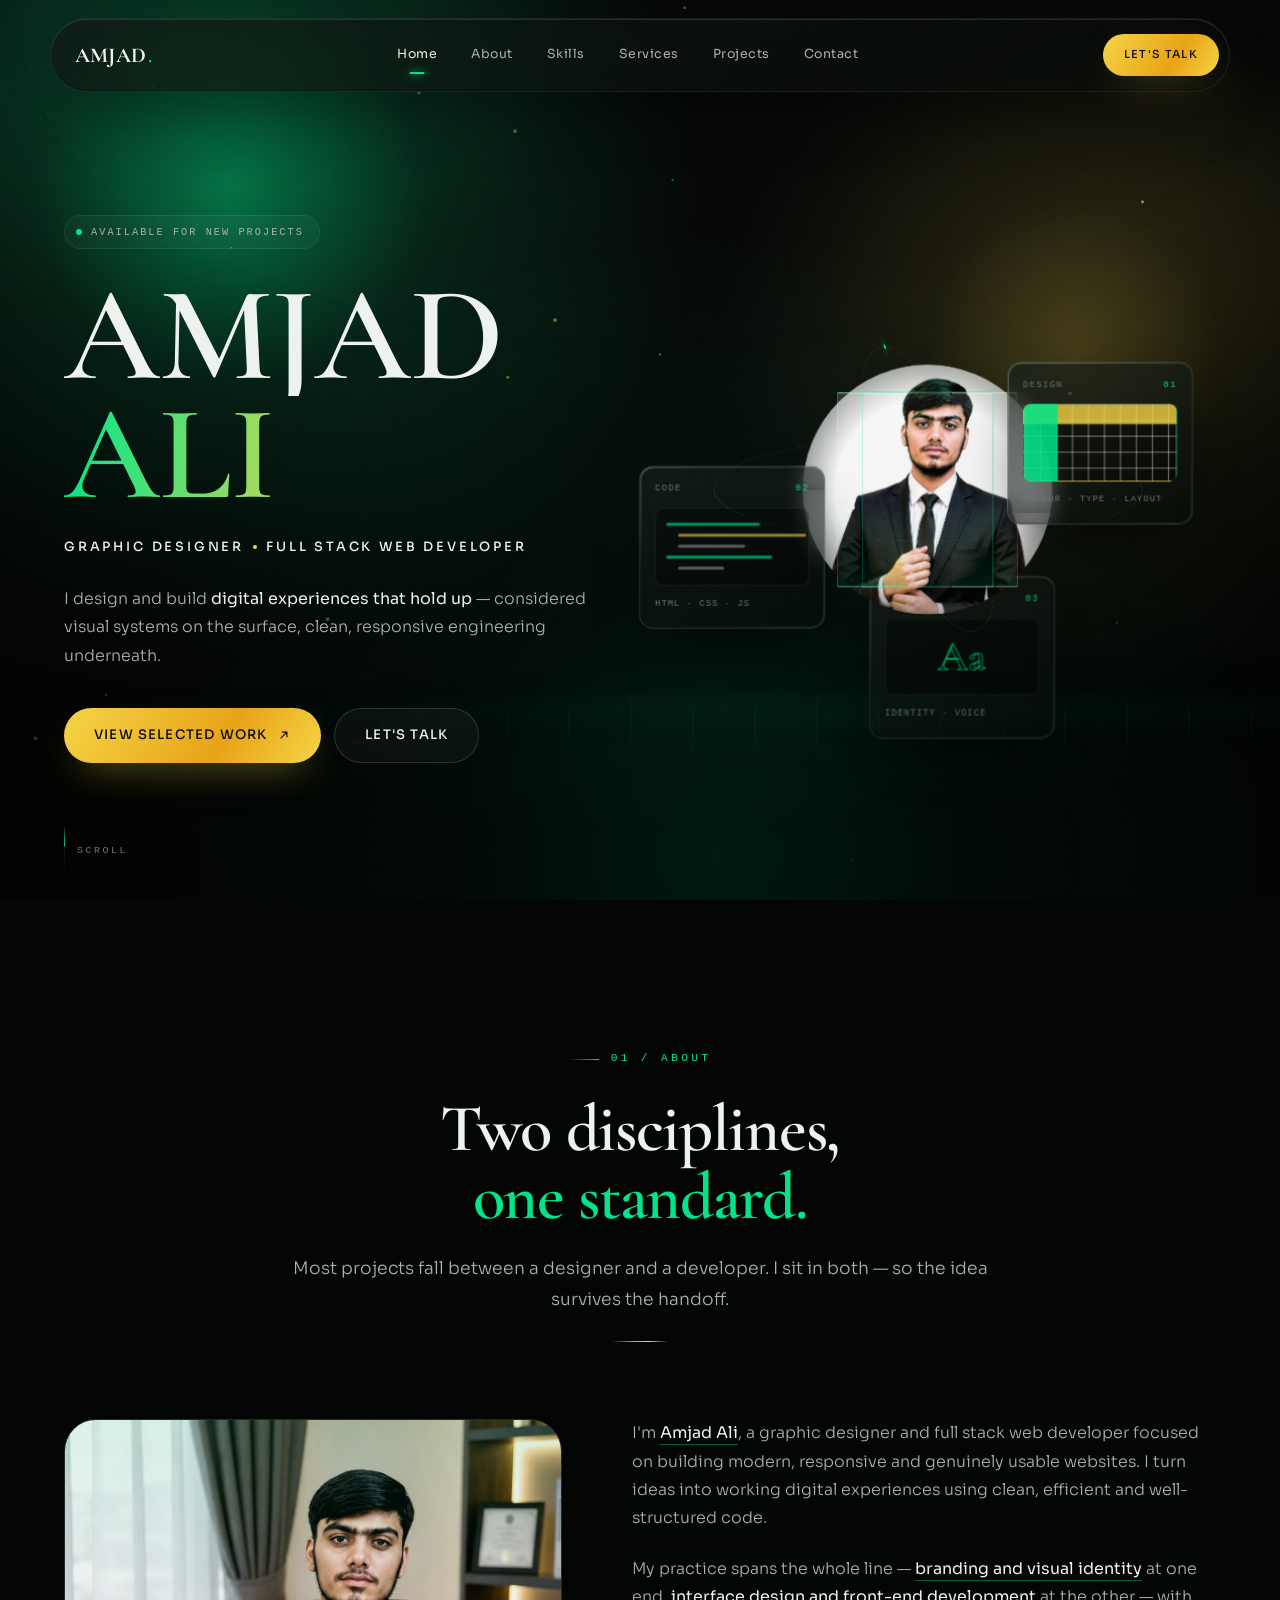
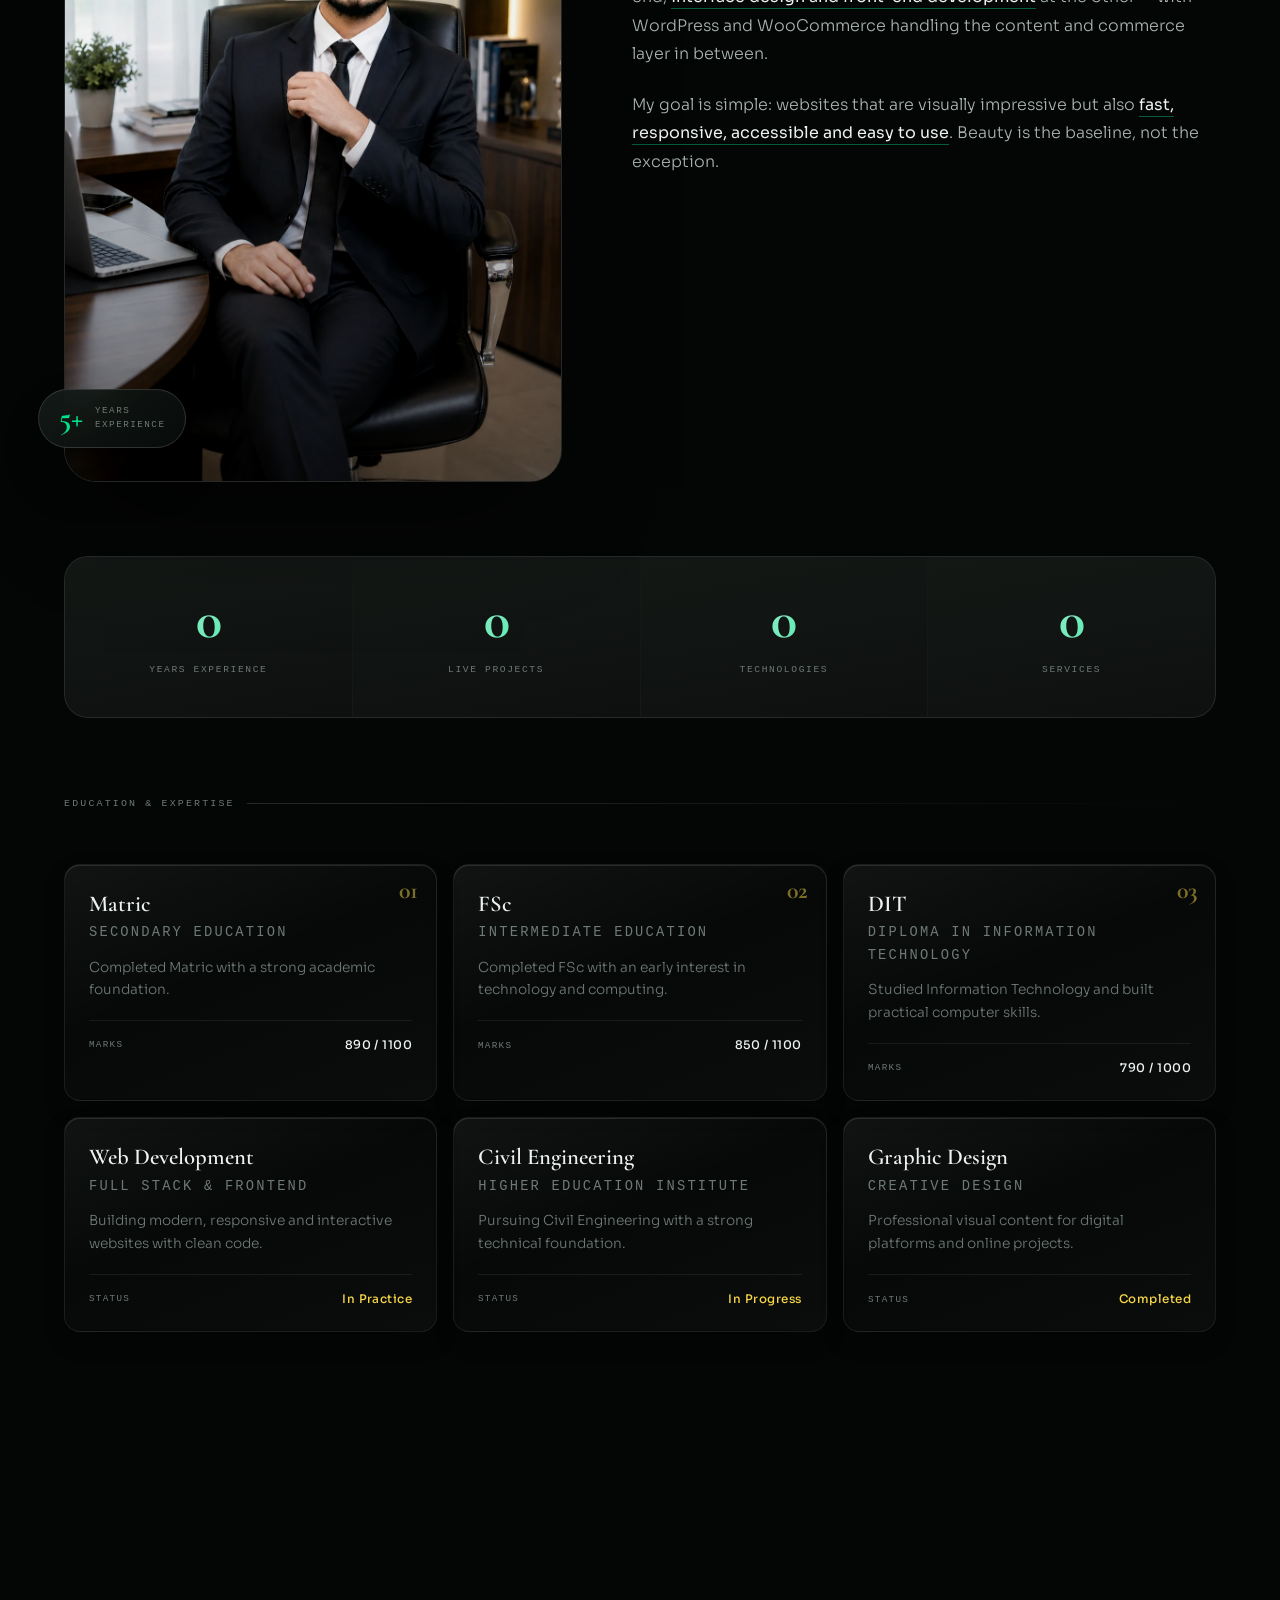
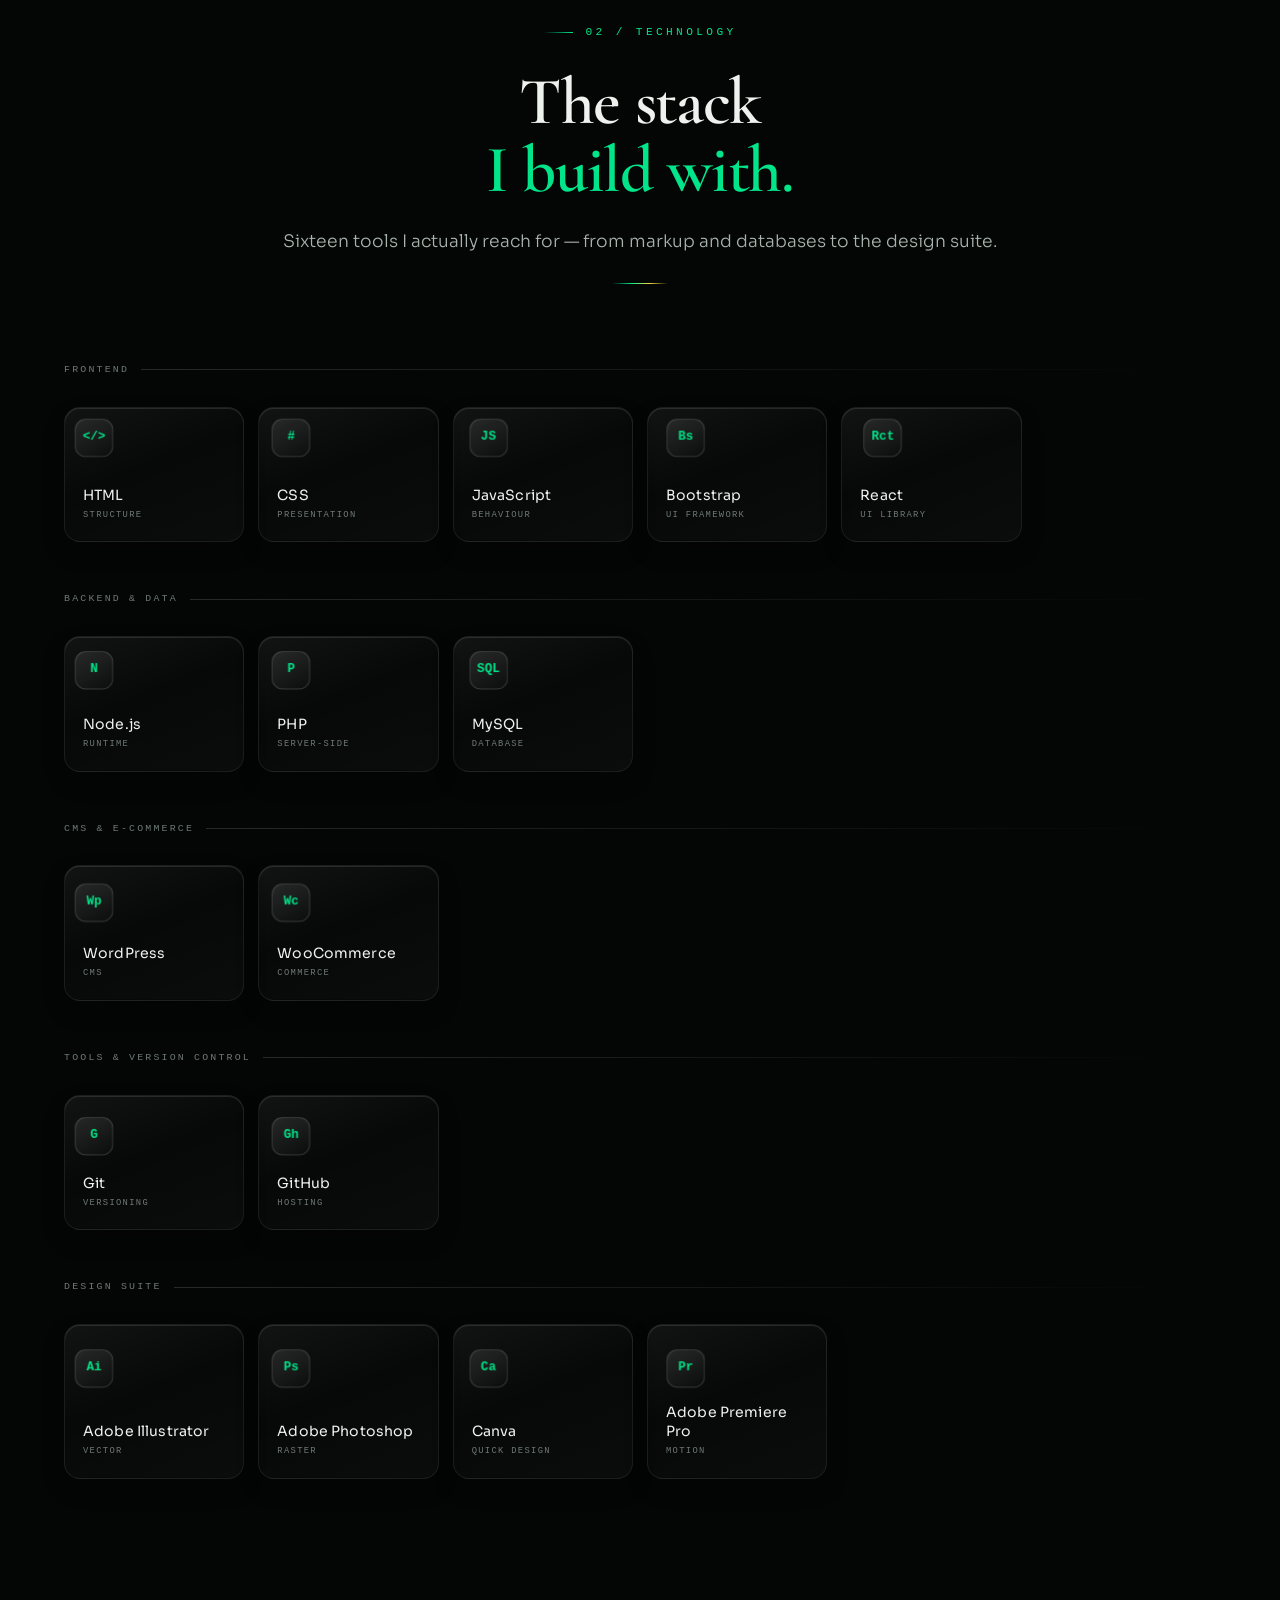
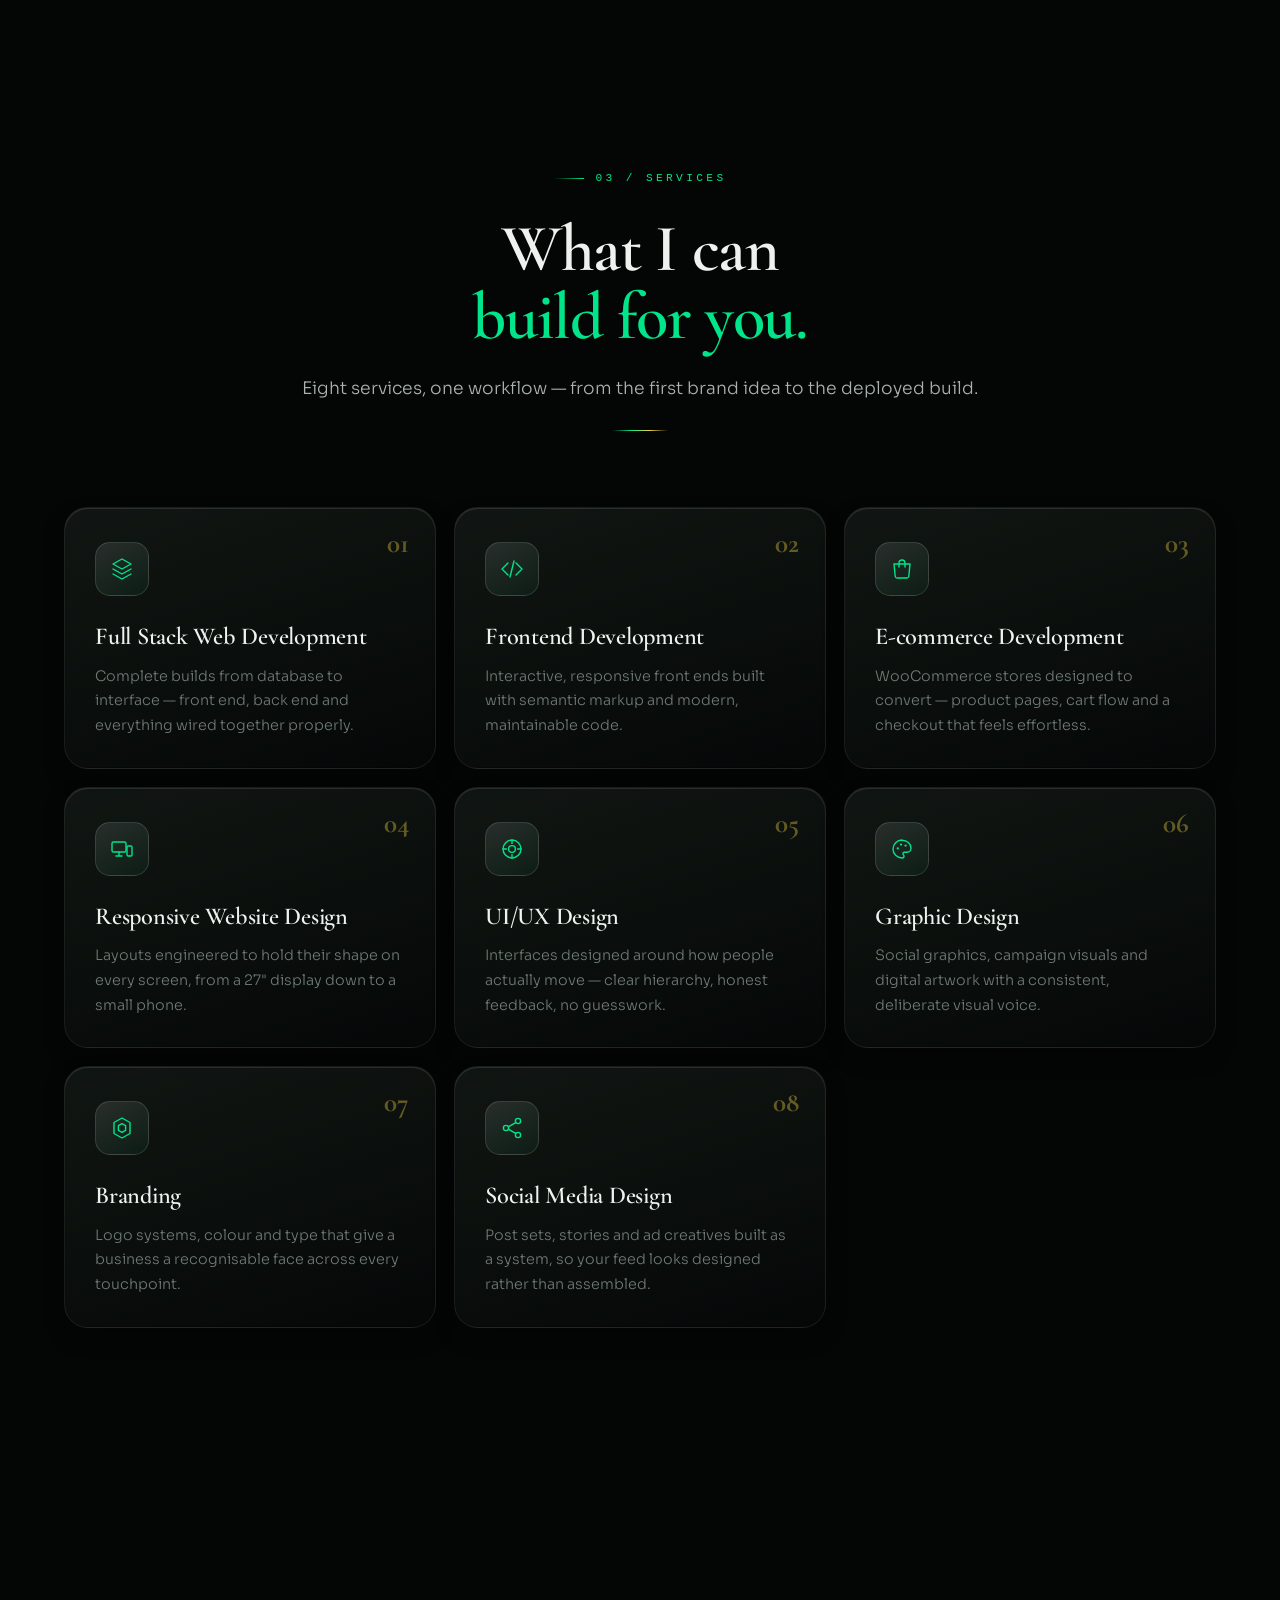
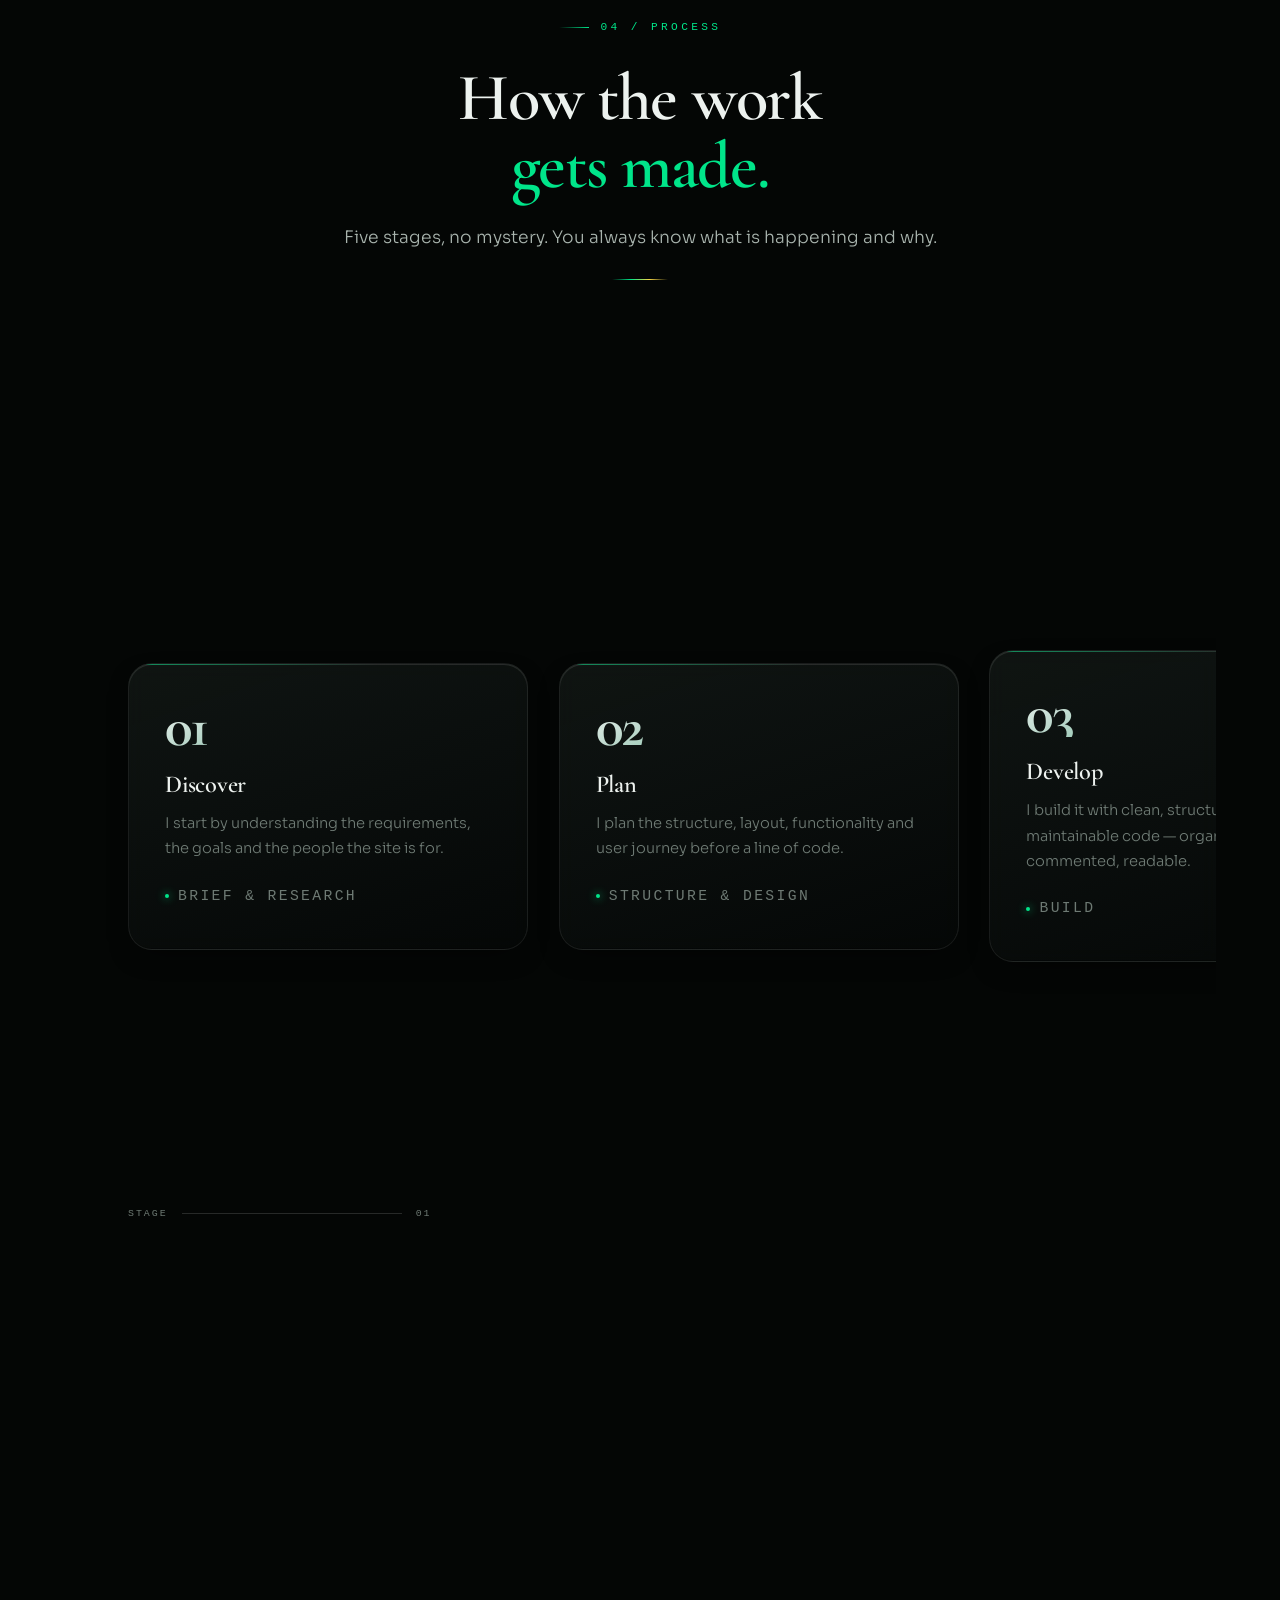
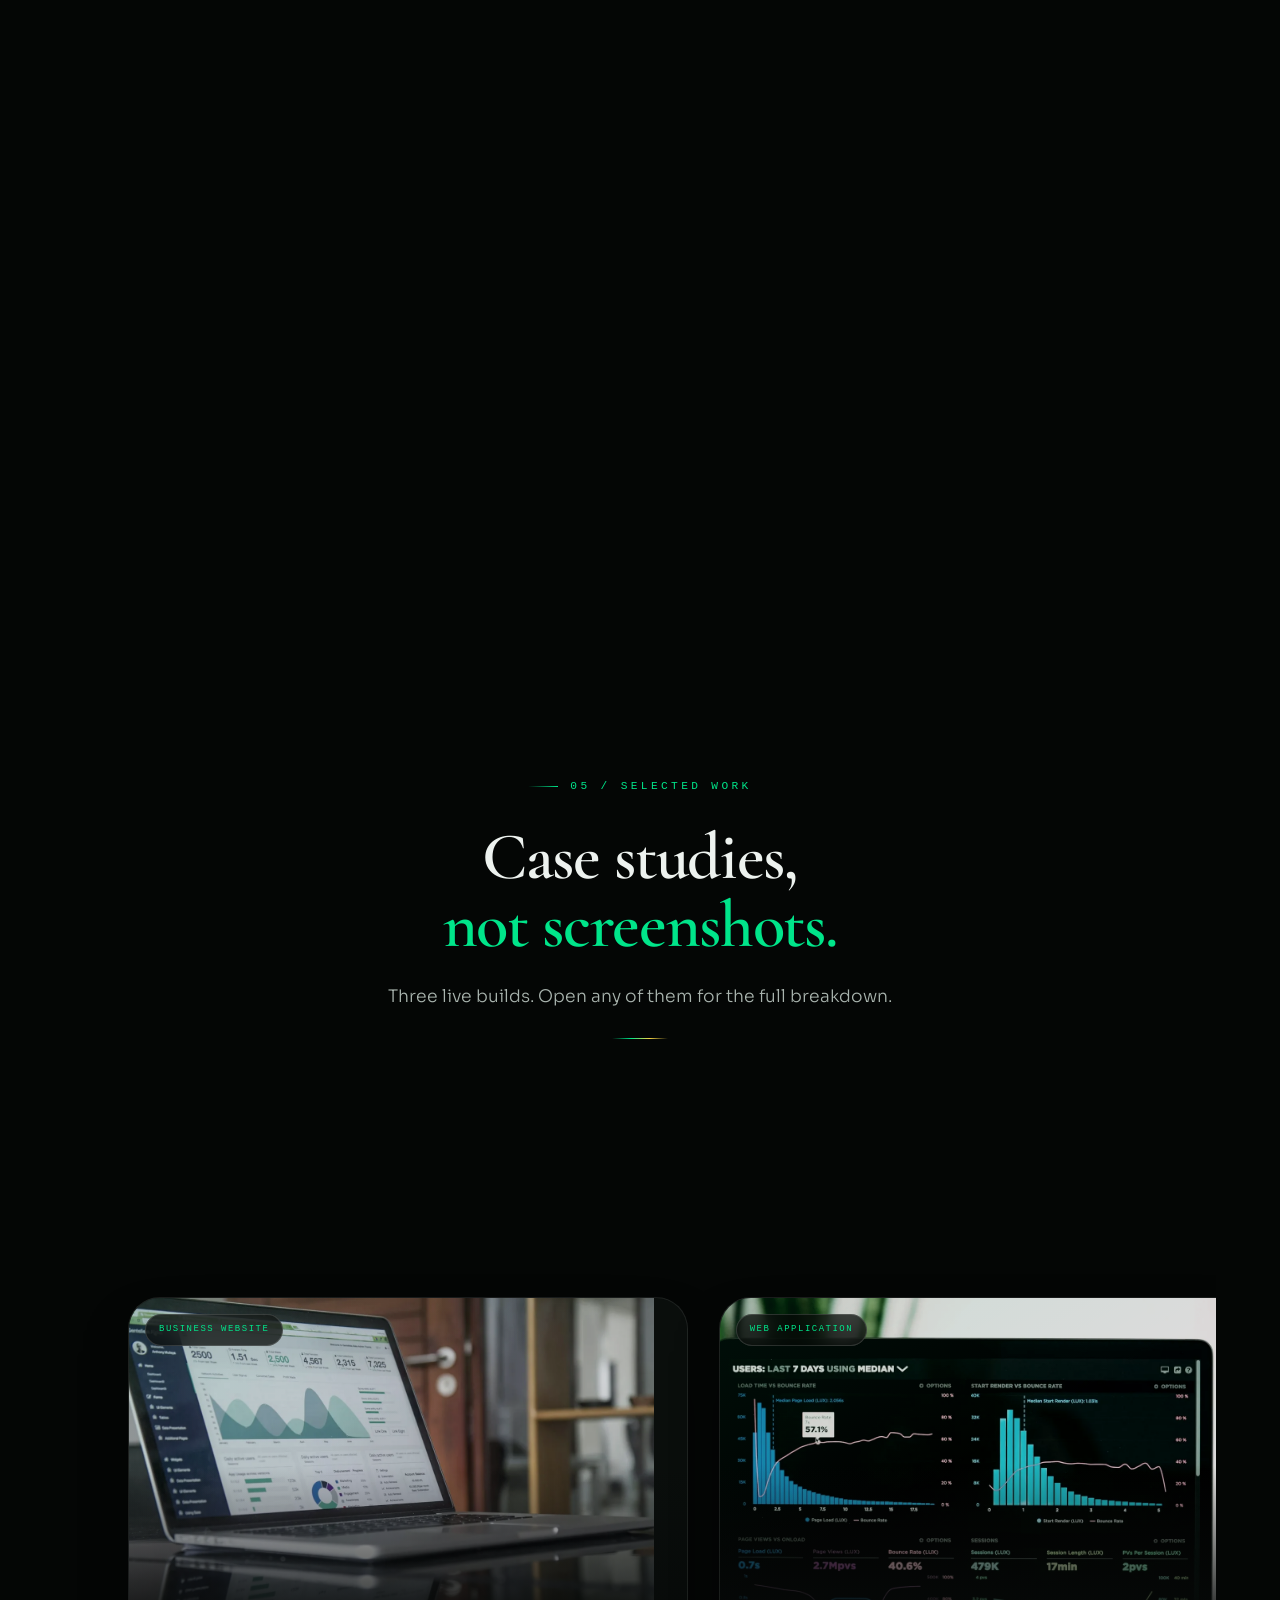
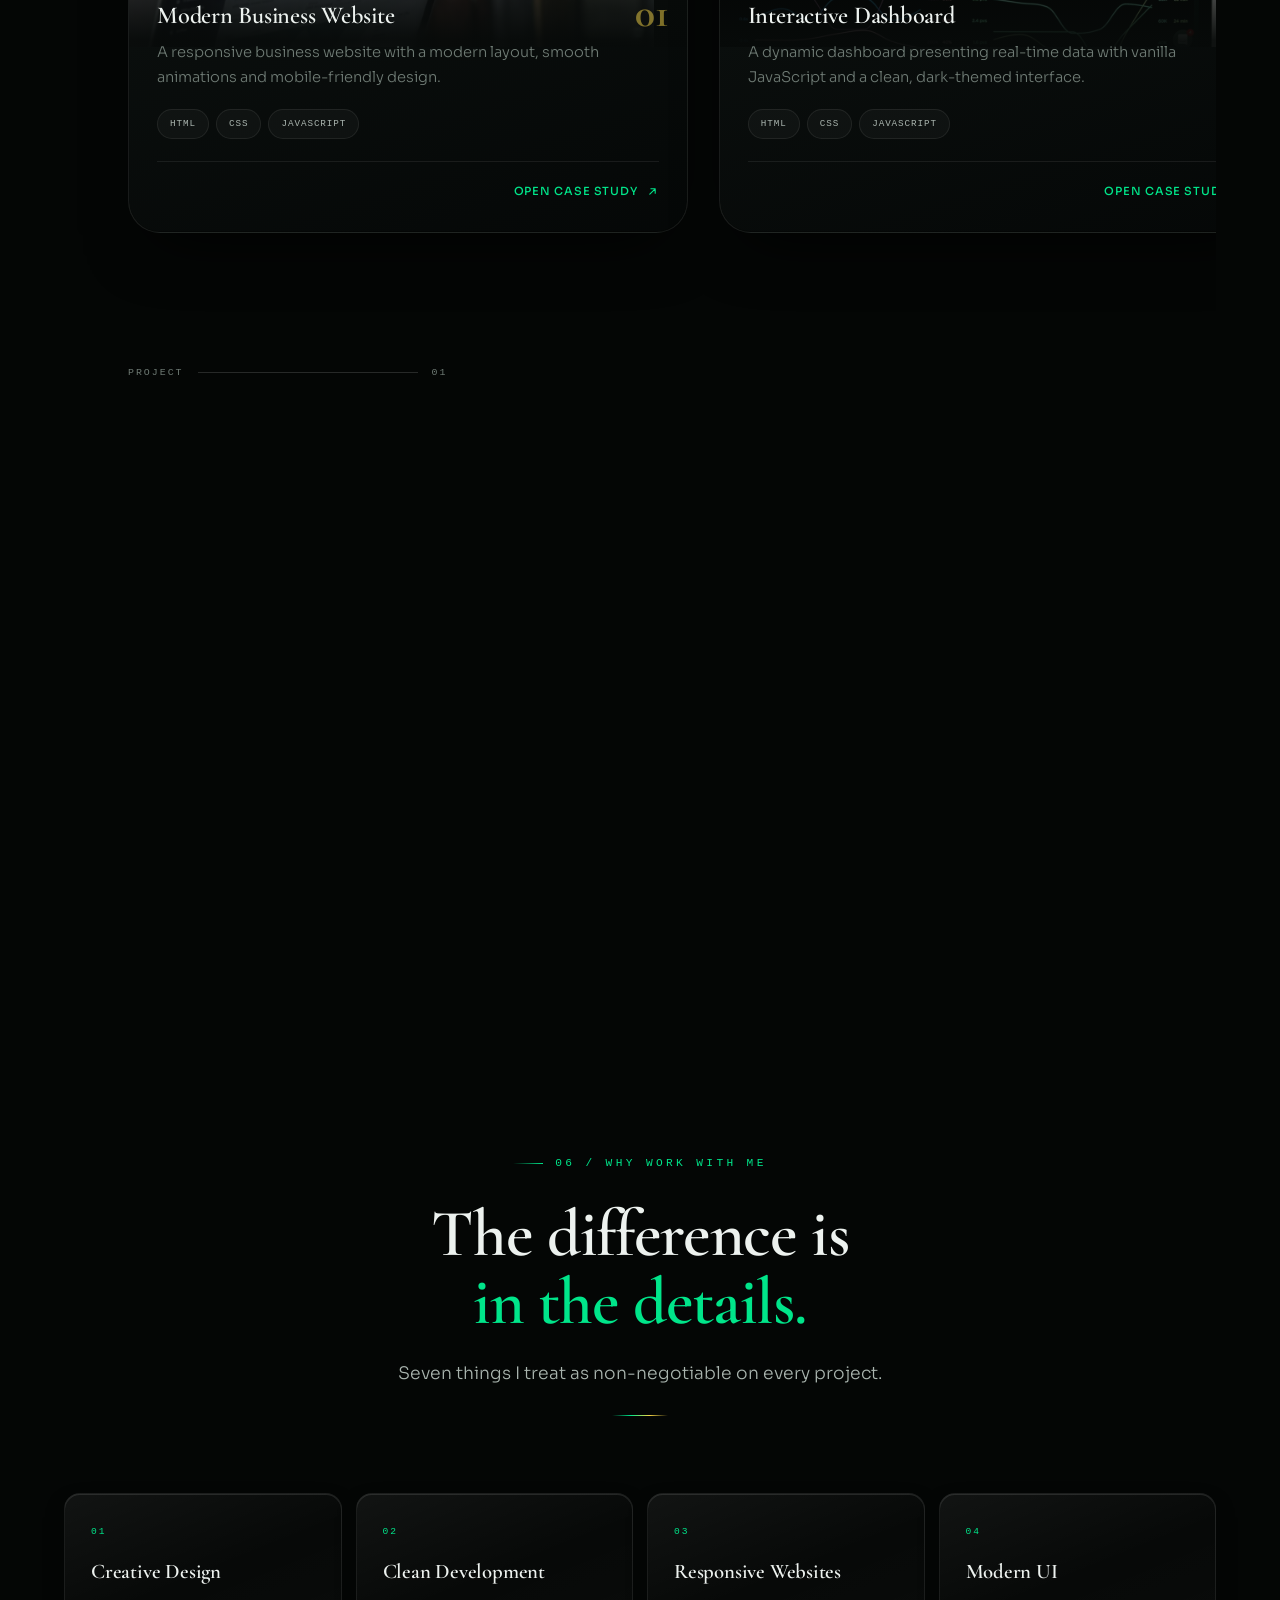
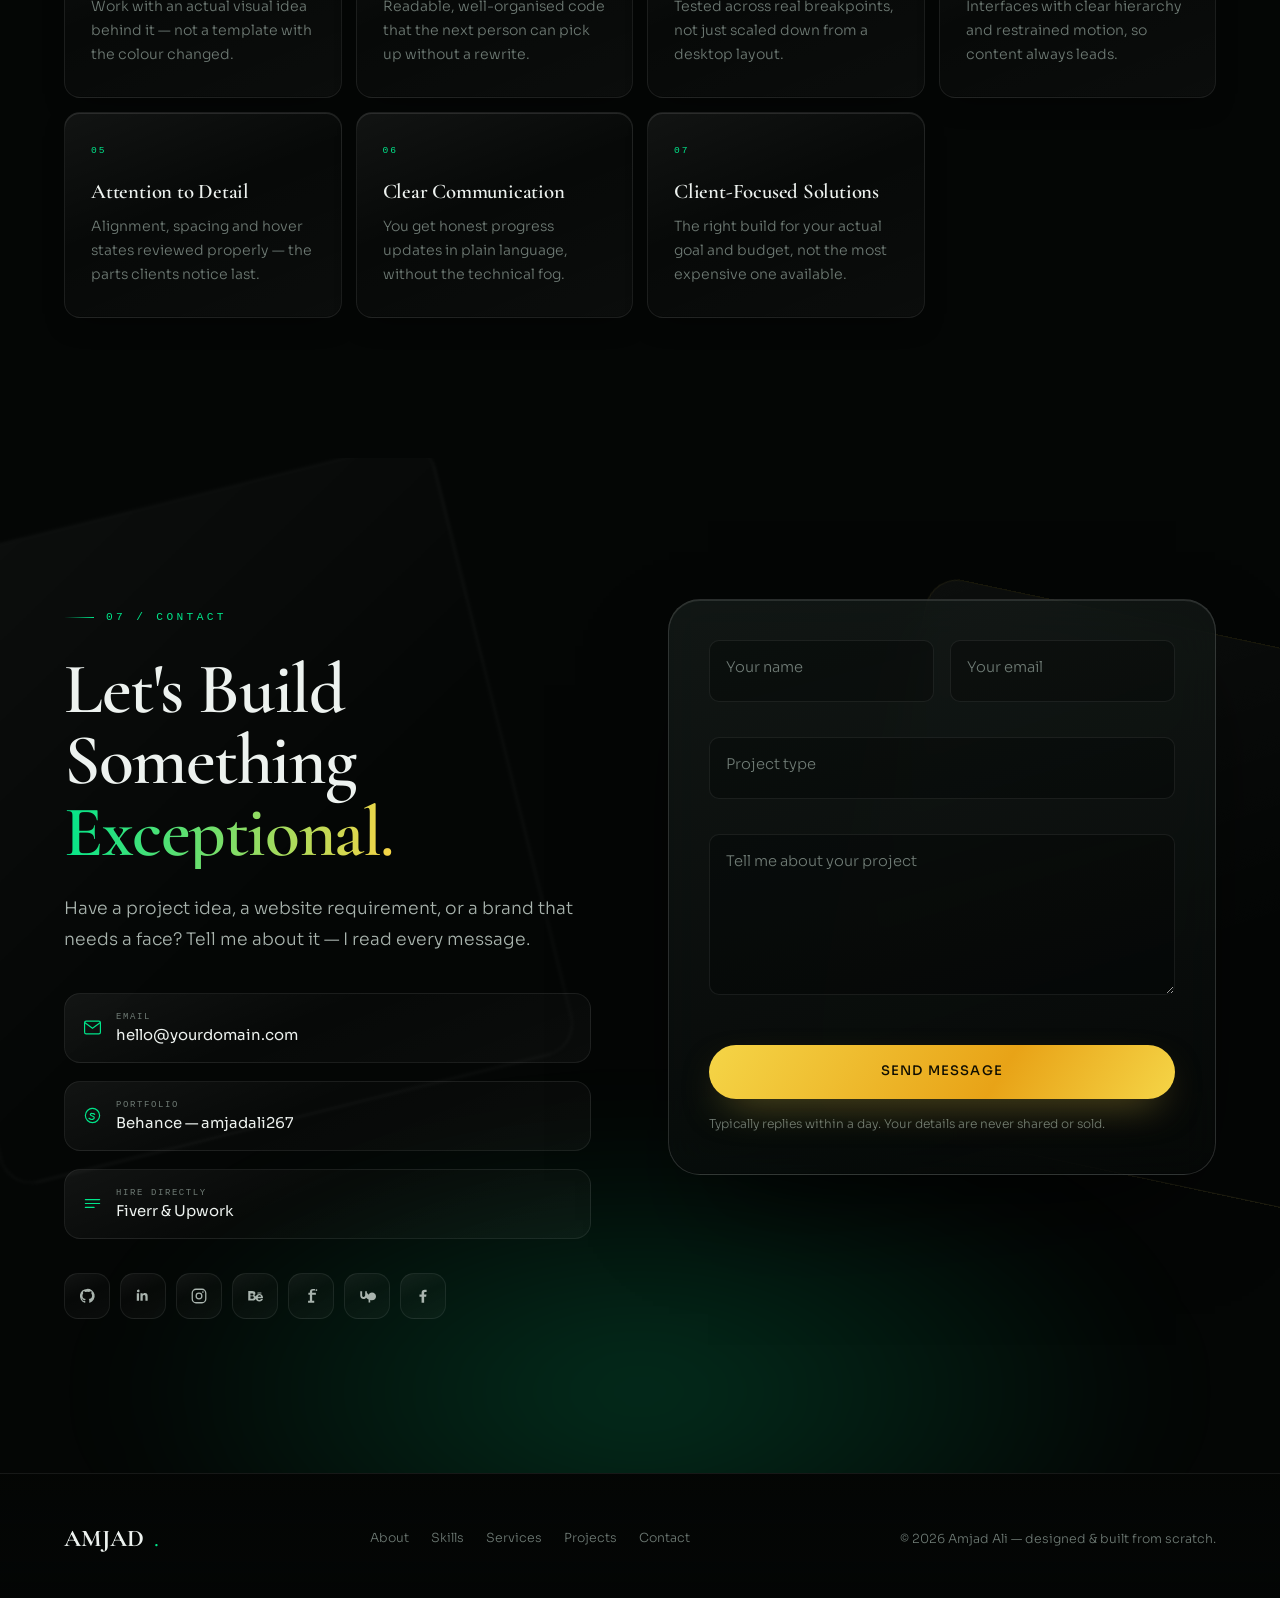
==== commit f3040ef2: "second" ====
--- a/index.html
+++ b/index.html
@@ -869,7 +869,7 @@
                                     d="M8.2 5.2c2.7 0 4.3 1.1 4.3 3.2 0 1.2-.6 2.1-1.7 2.6 1.6.4 2.5 1.5 2.5 3.2 0 2.5-1.9 3.8-5.2 3.8H3V5.2h5.2Zm0 6.2c1.1 0 1.7-.5 1.7-1.5s-.6-1.4-1.7-1.4H5.9v2.9h2.3Zm.2 4.2c1.3 0 2-.6 2-1.7 0-1.1-.7-1.7-2-1.7H5.9v3.4h2.5ZM15.3 7.2h5.2v1.5h-5.2V7.2Zm2.6 2.1c2.8 0 4.8 2 4.8 5v.6h-7.1c.1 1.5.9 2.4 2.4 2.4 1 0 1.7-.4 2-1.2h2.5c-.5 2-2.1 3.2-4.5 3.2-3.2 0-5.1-2-5.1-5s2-5 5-5Zm2.2 3.8c-.2-1.2-.9-2-2.1-2-1.1 0-2 .7-2.2 2h4.3Z" />
                             </svg>
                         </a>
-                        <a class="soc" href="https://www.fiverr.com/sellers/hussanwahab" target="_blank"
+                        <a class="soc" href="https://www.fiverr.com/sellers/hussanwahab/edit" target="_blank"
                             rel="noopener noreferrer" aria-label="Fiverr" data-magnetic data-cursor="link">
                             <svg viewBox="0 0 24 24" fill="currentColor" aria-hidden="true">
                                 <path
